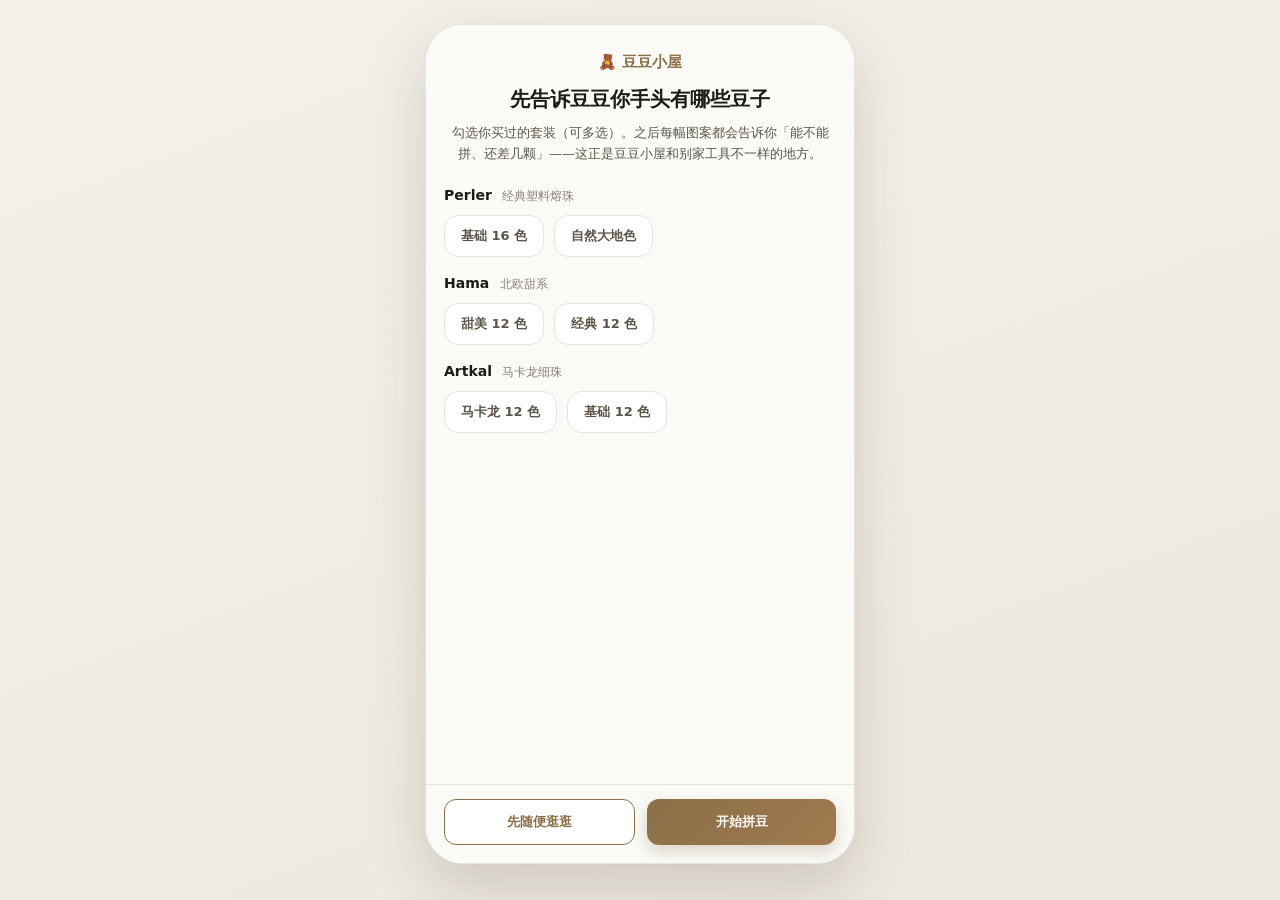
==== doudou/index.html @ 9a16a8a9 "feat: 拼豆工作台 & 出差规划工作台 静态部署包 (GitHub Pages 就绪)" ====
<!DOCTYPE html>
<html lang="zh-CN">
<head>
  <link rel="manifest" href="./manifest.webmanifest" />
  <link rel="icon" type="image/png" sizes="192x192" href="./icon-192.png" />
  <link rel="icon" type="image/png" sizes="512x512" href="./icon-512.png" />
  <link rel="apple-touch-icon" href="./icon-180.png" />
  <meta name="apple-mobile-web-app-status-bar-style" content="black-translucent" />

<meta charset="UTF-8" />
<meta name="viewport" content="width=device-width, initial-scale=1.0, maximum-scale=1.0, user-scalable=no, viewport-fit=cover" />
<meta name="apple-mobile-web-app-capable" content="yes" />
<meta name="mobile-web-app-capable" content="yes" />
<meta name="theme-color" content="#FAFAF7" />
<title>豆豆小屋 · 拼豆工作台</title>
<style>
  /* ============ 设计令牌（与 Ardot 设计系统一致） ============ */
  :root{
    --bg-canvas:#FAFAF7; --bg-paper:#F2EFE8; --bg-card:#FFFFFF; --bg-board:#F2EFE8;
    --text-primary:#1F1B16; --text-secondary:#5C5648; --text-muted:#8A8276;
    --border-subtle:#E8E4DD; --border-strong:#D6D2C8;
    --wood:#8B6F47; --wood-soft:#F0E8DB; --sage:#7A8471; --clay:#B89484;
    --warn:#D4A64A; --warn-bg:#FAF2E2;
    --radius-card:16px; --radius-inner:12px; --radius-chip:10px;
    --shadow-soft:0 6px 20px rgba(31,27,22,.06); --shadow-card:0 2px 10px rgba(31,27,22,.05);
    --font:"Noto Sans SC","PingFang SC","Microsoft YaHei",system-ui,-apple-system,"Segoe UI",sans-serif;
  }
  *{box-sizing:border-box;-webkit-tap-highlight-color:transparent;}
  html,body{margin:0;padding:0;height:100%;}
  body{
    font-family:var(--font); background:var(--bg-canvas);
    color:var(--text-primary); min-height:100vh; min-height:100dvh;
    display:flex; justify-content:center; align-items:stretch;
    padding:0; overflow:hidden; -webkit-text-size-adjust:100%;
  }
  /* 默认：手机 / 平板 全屏 App 模式（铺满，无外框） */
  .phone{
    width:100%; max-width:none; background:var(--bg-canvas); border-radius:0;
    box-shadow:none; border:none; overflow:hidden; position:relative;
    display:flex; flex-direction:column;
    height:100vh; height:100dvh;
    padding-top:env(safe-area-inset-top, 0px);
    padding-left:env(safe-area-inset-left, 0px);
    padding-right:env(safe-area-inset-right, 0px);
  }
  /* 通用屏容器 */
  .screen{display:flex; flex-direction:column; flex:1 1 auto; min-height:0; padding:0 14px 14px; overflow-y:auto;}
  .screen[hidden]{display:none;}
  .screen::-webkit-scrollbar{width:0;}

  /* 顶栏 */
  .topbar{display:flex; align-items:center; gap:10px; padding:4px 0 10px; flex:0 0 auto;}
  .icon-btn{width:38px;height:38px;flex:0 0 auto;display:flex;align-items:center;justify-content:center;border-radius:12px;cursor:pointer;background:var(--bg-card);border:1px solid var(--border-subtle);}
  .icon-btn:active{transform:scale(.94);}
  .title-col{flex:1 1 auto;min-width:0;}
  .title-col .name{font-size:19px;font-weight:700;line-height:1.2;}
  .title-col .sub{font-size:12px;color:var(--text-muted);margin-top:2px;}
  .top-actions{display:flex;gap:6px;flex:0 0 auto;}
  .text-btn{
    font-family:var(--font);font-size:13px;font-weight:600;color:var(--wood);
    background:var(--wood-soft);border:none;border-radius:12px;padding:8px 14px;cursor:pointer;
  }
  .text-btn:active{transform:scale(.96);}
  .ghost-btn{
    font-family:var(--font);font-size:13px;font-weight:600;color:var(--text-secondary);
    background:var(--bg-card);border:1px solid var(--border-subtle);border-radius:12px;padding:8px 0;cursor:pointer;
  }
  .ghost-btn:active{transform:scale(.96);}

  /* 模式分段控件 */
  .seg{display:flex;background:var(--bg-paper);border-radius:14px;padding:4px;gap:4px;flex:0 0 auto;}
  .seg-btn{
    flex:1 1 0;font-family:var(--font);font-size:13px;font-weight:600;color:var(--text-secondary);
    background:transparent;border:none;border-radius:10px;padding:8px 0;cursor:pointer;
  }
  .seg-btn.active{background:var(--bg-card);color:var(--wood);box-shadow:var(--shadow-card);}
  .seg.sm .seg-btn{font-size:12px;padding:6px 0;}
  .seg.wrap{flex-wrap:wrap;flex:1 1 auto;}
  .seg.wrap .seg-btn{flex:1 1 auto;padding:8px 10px;white-space:nowrap;}

  /* 拼豆板 */
  .board-wrap{position:relative;display:flex;flex-direction:column;align-items:center;padding-top:6px;}
  .board-frame{
    position:relative;background:var(--bg-board);border-radius:var(--radius-card);
    box-shadow:var(--shadow-soft);padding:12px;transition:width .18s ease;
  }
  .board{
    display:grid;grid-template-columns:repeat(16,1fr);grid-auto-rows:1fr;gap:2px;
    width:calc(min(94vw, 56vh, 540px) * var(--bz, 1));
    aspect-ratio:1/1; touch-action:none;user-select:none;-webkit-user-select:none;
  }
  .cell{border-radius:4px;position:relative;background:var(--bg-paper);box-shadow:inset 0 0 0 1px rgba(31,27,22,.04);}
  .cell.empty{background:radial-gradient(circle at 50% 50%, rgba(31,27,22,.10) 0 18%, transparent 19%), var(--bg-paper);}
  .cell.filled{box-shadow:inset 0 -2px 3px rgba(0,0,0,.18), inset 0 1px 2px rgba(255,255,255,.55);}
  .cell.ghost{box-shadow:inset 0 0 0 1px rgba(31,27,22,.06);}
  /* 落子视觉弹跳（补强触感，所有设备通用） */
  .cell.tap-fx{animation:tapFx .26s ease-out;z-index:2;}
  /* 防误触：按下时预览将落子的格（木色描边），让用户看清再松手 */
  .cell.press-preview{z-index:3;}
  @keyframes tapFx{0%{transform:scale(1);}35%{transform:scale(1.18);box-shadow:inset 0 0 0 2px var(--wood),0 2px 7px rgba(31,27,22,.22);}100%{transform:scale(1);}}
  /* 色区放置：高亮「该放当前选中色」的格 */
  .cell.zone-hl{box-shadow:inset 0 0 0 2.5px var(--sage);background:rgba(122,132,113,.16);}
  /* 错位检查：红/橙圈标错、漏、多 */
  .cell.err-wrong{box-shadow:inset 0 0 0 2.5px #C0563F;}
  .cell.err-miss{box-shadow:inset 0 0 0 2.5px #C0563F;background:rgba(192,86,63,.14);}
  .cell.err-extra{box-shadow:inset 0 0 0 2.5px #D99A3A;}
  .cell.err-miss::after,.cell.err-wrong::after,.cell.err-extra::after{content:'';position:absolute;top:50%;left:50%;width:5px;height:5px;border-radius:50%;background:#C0563F;transform:translate(-50%,-50%);display:none;}
  .cell.row-hl{outline:2px solid var(--sage);outline-offset:-2px;}
  .cell.row-hl::after{content:"";position:absolute;inset:0;background:rgba(122,132,113,.10);border-radius:4px;}
  /* 熔合预览：渲染成品熔合后的平滑外观（豆子无缝拼合 + 顶部光泽） */
  .board.fused{gap:0;border-radius:8px;overflow:hidden;box-shadow:0 8px 22px rgba(31,27,22,.18);}
  .board.fused .cell{border-radius:0;box-shadow:none;}
  .board.fused .cell.filled{box-shadow:inset 0 1px 2px rgba(255,255,255,.45), inset 0 -4px 6px rgba(0,0,0,.16);}
  .board.fused .cell.filled::after{content:'';position:absolute;top:9%;left:20%;width:24%;height:16%;border-radius:50%;background:rgba(255,255,255,.45);filter:blur(1.5px);display:block;}
  .board.fused .cell.empty{background:var(--bg-board);}
  .board-overlay{position:absolute;inset:12px;pointer-events:none;}
  .board-frame.erasing{box-shadow:var(--shadow-soft),0 0 0 3px var(--clay);}
  @keyframes pulse{0%,100%{opacity:1}50%{opacity:.35}}

  /* 陪伴引导条：常驻板下方，不挡图案 */
  .companion-bar{display:none;margin-top:10px;background:var(--wood-soft);border:1px solid var(--wood);border-radius:var(--radius-card);padding:10px 12px;flex-direction:column;gap:8px;}
  .companion-bar.show{display:flex;}
  .cb-top{display:flex;align-items:center;justify-content:space-between;gap:10px;}
  .cb-progress{flex:1 1 auto;display:flex;align-items:center;gap:8px;}
  .cb-bar{flex:1 1 auto;height:7px;border-radius:5px;background:rgba(139,111,71,.18);overflow:hidden;max-width:170px;}
  .cb-bar i{display:block;height:100%;background:var(--wood);border-radius:5px;transition:width .25s ease;}
  .cb-row{font-size:12px;font-weight:600;color:var(--wood);white-space:nowrap;font-variant-numeric:tabular-nums;}
  .cb-next{display:flex;align-items:center;gap:8px;}
  .cb-next .nc-chip{width:22px;height:22px;border-radius:7px;box-shadow:inset 0 -1px 2px rgba(0,0,0,.15);flex:0 0 auto;}
  .cb-next .cb-t{font-size:12px;color:var(--text-secondary);}
  .cb-next .cb-t b{color:var(--text-primary);}
  .cb-tip{font-size:12px;color:var(--text-secondary);line-height:1.5;}
  .cb-done{display:flex;align-items:center;gap:8px;font-size:13px;font-weight:600;color:var(--wood);}
  .cb-done .nc-chip{width:22px;height:22px;border-radius:7px;background:var(--sage);flex:0 0 auto;}
  .lp-hint{margin-top:8px;text-align:center;font-size:11px;color:var(--text-muted);}
  .lp-hint b{color:var(--wood);}
  .zoom-bar{display:flex;align-items:center;justify-content:center;gap:14px;margin-top:12px;}
  .zoom-btn{
    width:40px;height:40px;border-radius:20px;background:var(--bg-card);border:1px solid var(--border-subtle);
    color:var(--text-secondary);font-size:22px;line-height:1;display:flex;align-items:center;justify-content:center;cursor:pointer;
    box-shadow:var(--shadow-card);
  }
  .zoom-btn:active{transform:scale(.92);}
  .zoom-val{font-size:13px;font-weight:600;color:var(--text-secondary);min-width:48px;text-align:center;font-variant-numeric:tabular-nums;}

  /* 工具栏 */
  .toolbar{display:flex;justify-content:space-between;gap:8px;background:var(--bg-card);border:1px solid var(--border-subtle);border-radius:var(--radius-card);padding:8px;box-shadow:var(--shadow-card);}
  .tool{flex:1 1 0;display:flex;flex-direction:column;align-items:center;gap:4px;padding:8px 0;border-radius:var(--radius-inner);cursor:pointer;color:var(--text-secondary);background:transparent;border:none;font-family:var(--font);font-size:11px;}
  .tool svg{width:22px;height:22px;}
  .tool.active{background:var(--wood-soft);color:var(--wood);font-weight:600;}

  /* 色盘 */
  .palette-head{display:flex;align-items:center;justify-content:space-between;padding:0 2px;gap:8px;}
  .palette-head .t{font-size:13px;font-weight:600;}
  .palette-head .s{font-size:11px;color:var(--text-muted);margin-left:auto;}
  .zone-btn{flex:0 0 auto;font-family:var(--font);font-size:11px;font-weight:600;color:var(--wood);background:var(--bg-paper);border:1px solid var(--border-subtle);border-radius:999px;padding:4px 10px;cursor:pointer;transition:all .15s;}
  .zone-btn.on{background:var(--sage);color:#fff;border-color:var(--sage);box-shadow:0 2px 8px rgba(122,132,113,.35);}
  .zone-hint{display:flex;align-items:center;gap:6px;font-size:12px;color:var(--text-secondary);background:rgba(122,132,113,.12);border:1px solid rgba(122,132,113,.3);border-radius:10px;padding:6px 10px;margin-top:6px;line-height:1.4;}
  .zone-hint b{color:var(--wood);}
  .zc-chip{width:12px;height:12px;border-radius:50%;box-shadow:inset 0 -1px 2px rgba(0,0,0,.2),inset 0 1px 1px rgba(255,255,255,.5);flex:0 0 auto;}
  .palette{display:flex;gap:8px;overflow-x:auto;overflow-y:hidden;padding:4px 2px 10px;-webkit-overflow-scrolling:touch;scroll-snap-type:x proximity;scrollbar-width:thin;scrollbar-color:var(--wood-soft) transparent;touch-action:pan-x;}
  .palette::-webkit-scrollbar{height:5px;}
  .palette::-webkit-scrollbar-thumb{background:var(--wood-soft);border-radius:5px;}
  .palette::-webkit-scrollbar-thumb:hover{background:var(--wood);}
  .palette::-webkit-scrollbar-track{background:transparent;}
  .swatch{flex:0 0 auto;width:42px;scroll-snap-align:start;touch-action:pan-x;display:flex;flex-direction:column;align-items:center;gap:3px;cursor:pointer;background:none;border:none;font-family:var(--font);padding:0;}
  .swatch .chip{width:42px;height:42px;border-radius:12px;position:relative;box-shadow:inset 0 -2px 3px rgba(0,0,0,.15), inset 0 1px 2px rgba(255,255,255,.5);border:2px solid transparent;}
  .swatch.active .chip{border-color:var(--wood);box-shadow:0 0 0 3px var(--wood-soft), inset 0 -2px 3px rgba(0,0,0,.15);}
  .swatch .bar{width:42px;height:3px;border-radius:2px;background:var(--border-subtle);overflow:hidden;}
  .swatch .bar i{display:block;height:100%;background:var(--sage);transition:width .2s;}
  .swatch .nm{font-size:10px;color:var(--text-muted);white-space:nowrap;}
  .swatch.low .bar i{background:var(--clay);}
  .swatch.low .nm{color:var(--clay);font-weight:600;}
  .swatch.empty-stock .chip{opacity:.45;}
  .swatch.empty-stock .chip::after{content:"缺";position:absolute;inset:0;display:flex;align-items:center;justify-content:center;font-size:13px;font-weight:700;color:var(--clay);}

  /* 卡片 */
  .card{background:var(--bg-card);border:1px solid var(--border-subtle);border-radius:var(--radius-card);padding:14px;box-shadow:var(--shadow-card);margin-top:12px;}
  .card .card-title{font-size:13px;font-weight:600;display:flex;align-items:center;gap:6px;margin-bottom:10px;}
  .card .card-title .tag{font-size:10px;font-weight:500;color:var(--wood);background:var(--wood-soft);padding:2px 7px;border-radius:8px;}
  .stats-row{display:flex;gap:10px;}
  .stat{flex:1 1 0;text-align:center;background:var(--bg-paper);border-radius:var(--radius-inner);padding:10px 4px;}
  .stat .v{font-size:20px;font-weight:700;color:var(--text-primary);font-variant-numeric:tabular-nums;}
  .stat .l{font-size:11px;color:var(--text-muted);margin-top:2px;}
  .progress{margin-top:12px;height:8px;border-radius:6px;background:var(--bg-paper);overflow:hidden;}
  .progress i{display:block;height:100%;background:linear-gradient(90deg,var(--wood),var(--sage));border-radius:6px;transition:width .25s ease;}

  /* 陪伴卡 */
  .companion-card{background:var(--wood-soft);border:1px solid var(--wood);}
  .companion-card .card-title{color:var(--wood);}
  .companion-card.disabled{opacity:.5;pointer-events:none;}
  .companion-card .desc{font-size:12px;color:var(--text-secondary);line-height:1.5;margin-bottom:10px;}
  .switch-row{display:flex;align-items:center;justify-content:space-between;}
  .switch{position:relative;width:48px;height:28px;border-radius:16px;background:var(--border-strong);cursor:pointer;transition:background .2s;flex:0 0 auto;}
  .switch.on{background:var(--wood);}
  .switch::after{content:"";position:absolute;top:3px;left:3px;width:22px;height:22px;border-radius:50%;background:#fff;transition:left .2s;box-shadow:0 1px 3px rgba(0,0,0,.2);}
  .switch.on::after{left:23px;}
  .companion-body{margin-top:12px;display:none;}
  .companion-body.show{display:block;}
  .next-color{display:flex;align-items:center;gap:8px;background:#fff;border-radius:var(--radius-inner);padding:8px 10px;margin-bottom:10px;}
  .next-color .nc-chip{width:24px;height:24px;border-radius:7px;box-shadow:inset 0 -1px 2px rgba(0,0,0,.15);}
  .next-color .nc-t{font-size:12px;color:var(--text-secondary);}
  .next-color .nc-t b{color:var(--text-primary);}
  .tip{font-size:12px;color:var(--text-secondary);line-height:1.5;background:rgba(255,255,255,.6);border-radius:var(--radius-inner);padding:8px 10px;}

  /* 更多菜单 */
  .more-menu{position:absolute;top:54px;right:14px;background:var(--bg-card);border:1px solid var(--border-subtle);border-radius:14px;box-shadow:var(--shadow-soft);padding:6px;z-index:25;display:none;min-width:150px;}
  .more-menu.show{display:block;}
  .more-menu button{display:block;width:100%;text-align:left;font-family:var(--font);font-size:13px;color:var(--text-secondary);background:none;border:none;padding:10px 12px;border-radius:10px;cursor:pointer;}
  .more-menu button:active{background:var(--bg-paper);}

  /* 底部 Tab */
  .tabbar-wrap{padding:10px 16px calc(14px + env(safe-area-inset-bottom));flex:0 0 auto;background:var(--bg-canvas);}
  .tabbar{display:flex;justify-content:space-between;gap:6px;background:var(--bg-card);border:1px solid var(--border-subtle);border-radius:36px;padding:6px;box-shadow:var(--shadow-soft);}
  .tab{flex:1 1 0;display:flex;flex-direction:column;align-items:center;gap:3px;padding:7px 0;border-radius:26px;cursor:pointer;color:var(--text-muted);font-size:11px;background:none;border:none;font-family:var(--font);}
  .tab svg{width:22px;height:22px;}
  .tab.active{background:var(--wood);color:#fff;font-weight:600;}

  /* 豆柜整屏 */
  .cab-summary{display:flex;gap:10px;margin-bottom:4px;}
  .cab-summary .stat .l{font-size:11px;}
  .cab-group{margin-top:6px;}
  .cab-group h4{margin:10px 2px 8px;font-size:13px;color:var(--text-primary);display:flex;align-items:center;gap:6px;}
  .cab-group h4 .dot{width:8px;height:8px;border-radius:50%;}
  .cab-grid{display:grid;grid-template-columns:repeat(2,1fr);gap:10px;}
  .cab-card{background:var(--bg-card);border:1px solid var(--border-subtle);border-radius:var(--radius-inner);padding:10px;display:flex;align-items:center;gap:10px;box-shadow:var(--shadow-card);}
  .cab-card.low{border-color:var(--clay);background:var(--warn-bg);}
  .cab-card .c-chip{width:34px;height:34px;border-radius:10px;flex:0 0 auto;box-shadow:inset 0 -1px 2px rgba(0,0,0,.15);}
  .cab-card .c-info{flex:1 1 auto;min-width:0;}
  .cab-card .c-name{font-size:13px;font-weight:600;}
  .cab-card .c-bar{height:5px;border-radius:3px;background:var(--bg-paper);margin-top:5px;overflow:hidden;}
  .cab-card .c-bar i{display:block;height:100%;background:var(--sage);transition:width .2s;}
  .cab-card.low .c-bar i{background:var(--clay);}
  .cab-card .c-num{font-size:11px;color:var(--text-muted);font-variant-numeric:tabular-nums;margin-top:3px;display:block;}
  .cab-card .c-refill{flex:0 0 auto;font-size:11px;color:#fff;background:var(--clay);border:none;border-radius:8px;padding:6px 9px;cursor:pointer;font-family:var(--font);}
  .cab-card:not(.low) .c-refill{color:var(--wood);background:var(--wood-soft);}
  /* 编辑态输入框：自适应各设备尺寸（clamp 缩放，≥16px 避免 iOS 聚焦缩放） */
  @media (min-width:600px){ .cab-grid{grid-template-columns:repeat(3,1fr);} }
  @media (min-width:900px){ .cab-grid{grid-template-columns:repeat(4,1fr);} }
  .cab-card .c-editnums{display:flex;flex-direction:column;gap:6px;margin-top:6px;}
  .cab-card .c-editnums label{font-size:clamp(11px,3vw,13px);font-weight:600;color:var(--text-secondary);display:flex;flex-direction:row;align-items:center;gap:8px;}
  .cab-card .c-editnums label .lbl{flex:0 0 auto;width:34px;}
  .cab-card .c-editnums input{
    flex:1 1 auto;min-width:0;box-sizing:border-box;font-family:var(--font);
    font-size:clamp(16px,4vw,19px);font-weight:700;line-height:1;text-align:center;
    padding:clamp(7px,2vw,10px) 6px;min-height:clamp(36px,9vw,42px);
    border:1.5px solid var(--border-strong);border-radius:10px;
    background:var(--bg-card);color:var(--wood);
    -webkit-appearance:none;appearance:none;
  }
  .cab-card .c-editnums input:focus{outline:none;border-color:var(--wood);box-shadow:0 0 0 3px var(--wood-soft);}
  .cab-prev{font-size:10.5px;color:var(--wood);margin-top:5px;font-variant-numeric:tabular-nums;}
  .cab-prev.spent{color:var(--clay);}
  .cab-hint{font-size:11.5px;color:var(--text-muted);background:var(--bg-paper);border:1px dashed var(--border-strong);border-radius:10px;padding:8px 10px;margin:8px 0 2px;line-height:1.5;}

  /* 首页 / 我的 占位屏 */
  .hero{background:linear-gradient(135deg,var(--wood-soft),#FFF);border:1px solid var(--border-subtle);border-radius:20px;padding:20px;box-shadow:var(--shadow-card);margin-top:4px;}
  .hero .brand{font-size:26px;font-weight:800;letter-spacing:1px;color:var(--wood);}
  .hero .slogan{font-size:13px;color:var(--text-secondary);margin-top:6px;line-height:1.5;}
  .hero-actions{display:flex;gap:10px;margin-top:16px;}
  .hero-actions .text-btn{flex:1 1 0;text-align:center;}
  .hero-actions .ghost-btn{flex:1 1 0;text-align:center;font-size:13px;font-weight:600;color:var(--text-secondary);background:var(--bg-card);border:1px solid var(--border-subtle);border-radius:12px;padding:8px 0;cursor:pointer;}
  .card-title{font-size:13px;font-weight:600;margin:4px 2px 0;}
  .work-card{display:flex;align-items:center;gap:12px;background:var(--bg-card);border:1px solid var(--border-subtle);border-radius:var(--radius-card);padding:12px;box-shadow:var(--shadow-card);margin-top:10px;}
  .work-card .thumb{width:56px;height:56px;border-radius:12px;flex:0 0 auto;background:var(--bg-board);overflow:hidden;display:grid;grid-template-columns:repeat(8,1fr);grid-template-rows:repeat(8,1fr);}
  .work-card .thumb i{display:block;}
  .work-card .w-info{flex:1 1 auto;}
  .work-card .w-name{font-size:15px;font-weight:700;}
  .work-card .w-sub{font-size:12px;color:var(--text-muted);margin-top:3px;}
  .profile{display:flex;align-items:center;gap:14px;background:var(--bg-card);border:1px solid var(--border-subtle);border-radius:var(--radius-card);padding:16px;box-shadow:var(--shadow-card);margin-top:10px;}
  .profile .avatar{width:54px;height:54px;border-radius:50%;background:var(--wood-soft);display:flex;align-items:center;justify-content:center;font-size:26px;flex:0 0 auto;}
  .profile .p-name{font-size:17px;font-weight:700;}
  .profile .p-sub{font-size:12px;color:var(--text-muted);margin-top:3px;}
  .badge{display:flex;align-items:center;gap:12px;background:var(--bg-card);border:1px solid var(--border-subtle);border-radius:var(--radius-inner);padding:12px;box-shadow:var(--shadow-card);margin-top:10px;}
  .badge .b-ico{width:42px;height:42px;border-radius:12px;background:var(--bg-paper);display:flex;align-items:center;justify-content:center;font-size:20px;flex:0 0 auto;}
  .badge.locked{opacity:.55;}
  .badge .b-name{font-size:14px;font-weight:600;}
  .badge .b-desc{font-size:12px;color:var(--text-muted);margin-top:2px;}
  .play-card{background:var(--bg-card);border:1px solid var(--border-subtle);border-radius:var(--radius-card);padding:14px;box-shadow:var(--shadow-card);margin-top:10px;}
  .play-card .card-title{margin:0 0 4px;}
  .chip-tags{display:flex;flex-wrap:wrap;gap:7px;margin-top:10px;}
  .chip-tag{font-size:11px;padding:5px 11px;border-radius:999px;background:var(--wood-soft);color:var(--wood);cursor:pointer;border:none;font-family:var(--font);}
  .chip-tag:active{transform:scale(.95);}
  .demo-strip{display:flex;gap:10px;overflow-x:auto;padding:4px 2px 8px;margin-top:10px;-webkit-overflow-scrolling:touch;}
  .demo-strip::-webkit-scrollbar{height:5px;}
  .demo-strip::-webkit-scrollbar-thumb{background:var(--border-subtle);border-radius:3px;}
  .demo-chip{flex:0 0 auto;width:74px;display:flex;flex-direction:column;align-items:center;gap:6px;background:var(--bg-board);border:1px solid var(--border-subtle);border-radius:14px;padding:8px 4px 7px;cursor:pointer;}
  .demo-chip:active{transform:scale(.95);}
  .demo-chip .pv{width:54px;height:54px;border-radius:9px;overflow:hidden;background:var(--bg-board);}
  .demo-chip .pv i{display:block;}
  .demo-chip .nm{font-size:11px;color:var(--text-secondary);line-height:1.1;text-align:center;}

  /* ============ 新建作品面板 ============ */
  .sheet{position:absolute;inset:0;z-index:50;display:flex;align-items:flex-end;justify-content:center;}
  .sheet[hidden]{display:none;}
  .sheet-mask{position:absolute;inset:0;background:rgba(31,27,22,.35);}
  .sheet-panel{position:relative;width:100%;max-height:92%;background:var(--bg-canvas);border-radius:26px 26px 0 0;box-shadow:0 -10px 40px rgba(31,27,22,.22);display:flex;flex-direction:column;animation:slideUp .22s ease;}
  @keyframes slideUp{from{transform:translateY(48px);opacity:.5}to{transform:translateY(0);opacity:1}}
  .sheet-head{display:flex;align-items:center;gap:10px;padding:14px 14px 10px;flex:0 0 auto;border-bottom:1px solid var(--border-subtle);}
  .sheet-body{padding:14px 16px;overflow-y:auto;flex:1 1 auto;display:flex;flex-direction:column;gap:14px;}
  .sheet-body::-webkit-scrollbar{width:0;}
  .sheet-foot{display:flex;gap:10px;padding:12px 16px calc(16px + env(safe-area-inset-bottom));border-top:1px solid var(--border-subtle);flex:0 0 auto;}
  /* —— 新增颜色·色盘选择器 —— */
  .cc-body{gap:16px;}
  .cc-top{display:flex;align-items:center;gap:14px;}
  .cc-native{width:74px;height:74px;padding:0;border:none;border-radius:18px;background:none;cursor:pointer;box-shadow:0 2px 10px rgba(31,27,22,.16);}
  .cc-native::-webkit-color-swatch-wrapper{padding:0;}
  .cc-native::-webkit-color-swatch{border:none;border-radius:18px;}
  .cc-native::-moz-color-swatch{border:none;border-radius:18px;}
  .cc-readout{display:flex;flex-direction:column;gap:4px;}
  .cc-hex{font-size:18px;font-weight:700;letter-spacing:.5px;color:var(--text);font-variant-numeric:tabular-nums;}
  .cc-auto{font-size:12.5px;color:var(--text-secondary);}
  .cc-presets-title{font-size:12.5px;color:var(--text-secondary);margin-bottom:-6px;}
  .cc-presets{display:grid;grid-template-columns:repeat(8,1fr);gap:8px;}
  .cc-sw{aspect-ratio:1;border-radius:10px;cursor:pointer;border:1px solid rgba(31,27,22,.1);box-shadow:0 1px 4px rgba(31,27,22,.1);transition:transform .12s;}
  .cc-sw:active{transform:scale(.9);}
  .cc-sw.on{outline:3px solid var(--accent, #8B6F47);outline-offset:1px;}
  .field{display:flex;align-items:center;justify-content:space-between;gap:12px;font-size:14px;color:var(--text-secondary);}
  .field input[type=text],.field input[type=number]{flex:1;max-width:55%;text-align:right;border:1px solid var(--border-subtle);border-radius:12px;padding:9px 12px;font-size:14px;background:var(--bg-card);color:var(--text);}
  .cc-actions{display:flex;gap:10px;margin-top:2px;}
  .cc-actions .ghost-btn,.cc-actions .text-btn{flex:1;}
  .sheet-foot .ghost-btn,.sheet-foot .text-btn{flex:1 1 0;text-align:center;font-size:14px;padding:12px 0;}
  .field-label{font-size:13px;font-weight:600;color:var(--text-secondary);}
  .nw-name{font-family:var(--font);font-size:16px;font-weight:600;color:var(--text-primary);background:var(--bg-card);border:1px solid var(--border-subtle);border-radius:12px;padding:12px 14px;width:100%;outline:none;}
  .nw-name:focus{border-color:var(--wood);}
  .nw-grid{display:grid;grid-template-columns:repeat(2,1fr);gap:10px;margin-top:10px;}
  .nw-preset{background:var(--bg-card);border:1px solid var(--border-subtle);border-radius:var(--radius-inner);padding:12px 10px;display:flex;flex-direction:column;align-items:center;gap:6px;cursor:pointer;transition:border-color .15s, box-shadow .15s;}
  .nw-preset.active{border-color:var(--wood);box-shadow:0 0 0 3px var(--wood-soft);}
  .nw-preset .pv{width:88px;height:88px;border-radius:10px;background:var(--bg-board);display:grid;grid-template-columns:repeat(16,1fr);grid-template-rows:repeat(16,1fr);overflow:hidden;}
  .nw-preset .pv i{display:block;}
  .nw-preset .pn{font-size:13px;font-weight:600;}
  .nw-preset .pm{font-size:10px;color:var(--text-muted);margin-top:1px;}
  .play-tip{font-size:11px;color:var(--text-muted);background:var(--bg-paper);border-radius:10px;padding:8px 10px;line-height:1.5;margin-top:10px;}
  .nw-code textarea{width:100%;height:128px;font-family:ui-monospace,Menlo,Consolas,monospace;font-size:13px;line-height:1.45;background:var(--bg-card);border:1px solid var(--border-subtle);border-radius:12px;padding:10px;resize:none;outline:none;color:var(--text-primary);}
  .nw-code textarea:focus{border-color:var(--wood);}
  .legend{font-size:11px;color:var(--text-muted);line-height:1.7;background:var(--bg-paper);border-radius:10px;padding:9px 11px;margin-top:10px;}
  .code-hint{font-size:11px;color:var(--sage);background:rgba(122,132,113,.12);border:1px solid rgba(122,132,113,.3);border-radius:10px;padding:8px 10px;margin-top:8px;line-height:1.5;}
  .legend b{color:var(--wood);font-weight:600;}
  .code-preview{display:grid;grid-template-columns:repeat(16,1fr);grid-template-rows:repeat(16,1fr);width:128px;height:128px;background:var(--bg-board);border-radius:10px;margin-top:10px;overflow:hidden;image-rendering:pixelated;}
  .pal-rank-title{font-size:12px;font-weight:600;color:var(--text-primary);margin-top:14px;}
  .pal-rank-list{display:flex;flex-direction:column;gap:6px;margin-top:8px;}
  .pal-rank{display:flex;align-items:center;gap:8px;font-size:11px;}
  .pal-rank .pr-no{flex:0 0 auto;width:18px;height:18px;border-radius:50%;background:var(--wood-soft);color:var(--wood);font-weight:700;display:flex;align-items:center;justify-content:center;font-size:10px;}
  .pal-rank .pr-chip{flex:0 0 auto;width:16px;height:16px;border-radius:5px;box-shadow:var(--shadow-soft);}
  .pal-rank .pr-name{flex:0 0 auto;min-width:54px;color:var(--text-primary);}
  .pal-rank .pr-bar{flex:1 1 auto;height:7px;border-radius:4px;background:var(--bg-paper);overflow:hidden;}
  .pal-rank .pr-bar i{display:block;height:100%;background:linear-gradient(90deg,var(--sage),var(--wood));border-radius:4px;}
  .code-preview i{display:block;}
  .nw-image .file-drop{display:flex;align-items:center;justify-content:center;height:96px;border:1.5px dashed var(--border-strong);border-radius:12px;color:var(--text-muted);font-size:13px;cursor:pointer;background:var(--bg-paper);}
  .nw-image .file-drop:active{background:var(--wood-soft);}
  .size-row{display:flex;align-items:center;justify-content:space-between;gap:10px;}
  .chk{display:flex;align-items:center;gap:6px;font-size:12px;color:var(--text-secondary);}
  /* —— 新增颜色：市面色库 + 代码导入 —— */
  .cc-tabs{display:flex;gap:6px;background:var(--bg-paper);border-radius:14px;padding:4px;}
  .cc-tab{flex:1;border:none;background:none;padding:9px 0;border-radius:10px;font-size:13px;font-weight:600;color:var(--text-secondary);cursor:pointer;transition:background .15s;}
  .cc-tab.on{background:var(--bg-card);color:var(--text);box-shadow:0 1px 4px rgba(31,27,22,.1);}
  .cc-pane{display:flex;flex-direction:column;gap:10px;}
  .cc-search input{width:100%;border:1px solid var(--border-subtle);border-radius:12px;padding:10px 12px;font-size:14px;background:var(--bg-card);color:var(--text);outline:none;}
  .cc-search input:focus{border-color:var(--wood);}
  .cc-brands{display:flex;flex-wrap:wrap;gap:6px;}
  .cc-brand{font-size:12px;padding:6px 12px;border-radius:999px;border:1px solid var(--border-subtle);background:var(--bg-card);color:var(--text-secondary);cursor:pointer;transition:all .15s;}
  .cc-brand.on{background:var(--wood);color:#fff;border-color:var(--wood);}
  .cc-grid{display:grid;grid-template-columns:repeat(6,1fr);gap:8px;max-height:288px;overflow-y:auto;padding:2px;}
  .cc-grid::-webkit-scrollbar{width:0;}
  .msw{position:relative;aspect-ratio:1;border-radius:9px;cursor:pointer;border:1px solid rgba(31,27,22,.12);box-shadow:0 1px 4px rgba(31,27,22,.1);overflow:hidden;transition:transform .1s;padding:0;}
  .msw:active{transform:scale(.92);}
  .msw .msw-lb{position:absolute;left:0;right:0;bottom:0;font-size:8px;line-height:1.15;padding:2px 3px;background:rgba(0,0,0,.42);color:#fff;white-space:nowrap;overflow:hidden;text-overflow:ellipsis;}
  .msw.owned{outline:2px solid var(--wood);outline-offset:1px;}
  .msw.owned::after{content:'✓';position:absolute;top:2px;right:3px;font-size:9px;color:#fff;background:var(--wood);border-radius:50%;width:14px;height:14px;display:flex;align-items:center;justify-content:center;font-weight:700;}
  .cc-libfoot{display:flex;align-items:center;justify-content:space-between;gap:10px;}
  .cc-libcount{font-size:12px;color:var(--text-secondary);}
  .cc-stocklbl{display:flex;align-items:center;gap:6px;font-size:12px;color:var(--text-secondary);}
  .cc-stocklbl input{width:62px;border:1px solid var(--border-subtle);border-radius:10px;padding:6px 8px;font-size:13px;background:var(--bg-card);color:var(--text);text-align:right;outline:none;}
  .cc-libbar{display:flex;align-items:center;justify-content:space-between;gap:10px;margin:8px 0 6px;}
  .cc-sort{display:flex;align-items:center;gap:6px;font-size:12px;color:var(--text-secondary);}
  .cc-sort select{border:1px solid var(--border-subtle);border-radius:10px;padding:6px 8px;font-size:13px;background:var(--bg-card);color:var(--text);outline:none;cursor:pointer;}
  .cc-favtoggle{font-size:12px;padding:6px 12px;border-radius:999px;border:1px solid var(--border-subtle);background:var(--bg-card);color:var(--text-secondary);cursor:pointer;transition:all .15s;white-space:nowrap;}
  .cc-favtoggle.on{background:var(--wood);color:#fff;border-color:var(--wood);}
  .msw-fav{position:absolute;top:2px;left:3px;font-size:11px;line-height:1;color:rgba(255,255,255,.82);text-shadow:0 1px 2px rgba(0,0,0,.5);cursor:pointer;user-select:none;z-index:2;}
  .msw-fav.on{color:#FFD54A;}
  .msw.fav{box-shadow:0 0 0 2px #FFB300 inset,0 1px 4px rgba(31,27,22,.1);}
  .cc-tip{font-size:11.5px;line-height:1.6;color:var(--text-muted);background:var(--bg-paper);border-radius:10px;padding:8px 10px;margin:0;}
  .cc-imphint{font-size:11.5px;line-height:1.6;color:var(--text-muted);background:var(--bg-paper);border-radius:10px;padding:8px 10px;margin:0;}
  .cc-imphint code{background:var(--bg-card);padding:1px 5px;border-radius:6px;font-family:ui-monospace,Menlo,Consolas,monospace;font-size:11px;color:var(--wood);}
  #ccImportText{width:100%;height:150px;font-family:ui-monospace,Menlo,Consolas,monospace;font-size:13px;line-height:1.5;background:var(--bg-card);border:1px solid var(--border-subtle);border-radius:12px;padding:10px;resize:none;outline:none;color:var(--text);}
  #ccImportText:focus{border-color:var(--wood);}
  .cc-impresult{font-size:12.5px;line-height:1.6;color:var(--text-secondary);}
  .cc-impresult b{color:var(--wood);}

  /* 作品时间线 */
  .home-stats{display:flex;gap:8px;margin-top:12px;}
  .home-stats .card{flex:1 1 0;margin-top:0;text-align:center;padding:12px 6px;}
  .home-stats .v{font-size:20px;font-weight:700;color:var(--text-primary);}
  .home-stats .l{font-size:11px;color:var(--text-muted);margin-top:2px;}
  .tl-title{font-size:13px;font-weight:600;margin:16px 2px 0;display:flex;align-items:center;justify-content:space-between;}
  .tl-title .cnt{font-size:11px;color:var(--text-muted);font-weight:500;}
  #homeTimeline{margin-top:10px;display:flex;flex-direction:column;gap:10px;}
  .work-card .thumb{cursor:pointer;}
  .work-card.cur{border-color:var(--wood);box-shadow:0 0 0 3px var(--wood-soft), var(--shadow-card);}
  .work-card .w-tag{display:inline-block;font-size:10px;font-weight:600;color:#fff;background:var(--sage);border-radius:6px;padding:1px 6px;margin-left:6px;vertical-align:middle;}
  .work-card .w-del{flex:0 0 auto;color:var(--text-muted);font-size:12px;background:none;border:none;cursor:pointer;padding:4px 6px;font-family:var(--font);}
  .work-card .w-del:active{color:var(--clay);}
  .empty-tip{font-size:12px;color:var(--text-muted);text-align:center;padding:18px;}

  /* 我的 · 统计 */
  .me-stats{display:flex;gap:8px;margin-top:12px;}
  .me-stats .card{flex:1 1 0;margin-top:0;text-align:center;padding:12px 4px;}

  /* 熨烫助手 */
  .iron-step-hd{display:flex;align-items:center;gap:10px;margin:6px 2px 4px;}
  .iron-dots{display:flex;gap:6px;flex:1 1 auto;}
  .iron-dots i{height:6px;flex:1 1 0;border-radius:4px;background:var(--border-subtle);transition:background .2s;}
  .iron-dots i.on{background:var(--wood);}
  .iron-step-n{font-size:12px;font-weight:600;color:var(--wood);white-space:nowrap;}
  .iron-panel{display:none;}
  .iron-panel.show{display:block;}
  .iron-ico{font-size:34px;text-align:center;margin:6px 0 4px;}
  .iron-h{font-size:16px;font-weight:700;text-align:center;margin-top:4px;}
  .iron-desc{font-size:13px;color:var(--text-secondary);line-height:1.6;background:var(--bg-paper);border-radius:12px;padding:12px 14px;margin-top:10px;}
  .iron-desc b{color:var(--wood);}
  .iron-temp{height:14px;border-radius:8px;background:linear-gradient(90deg,#6E8FCB,#7A8471,#EBD27A,#E89A54,#B84F42);position:relative;margin:16px 4px 6px;}
  .iron-brand{display:flex;gap:6px;flex-wrap:wrap;margin-top:10px;}
  .iron-brand button{font-family:var(--font);font-size:12px;font-weight:600;color:var(--text-secondary);background:var(--bg-paper);border:1px solid var(--border-subtle);border-radius:999px;padding:6px 13px;cursor:pointer;transition:all .15s;}
  .iron-brand button.on{background:var(--wood);color:#fff;border-color:var(--wood);}
  .iron-temp .mk{position:absolute;top:-5px;width:4px;height:24px;border-radius:3px;background:var(--text-primary);transform:translateX(-50%);}
  .iron-temp-lab{display:flex;justify-content:space-between;font-size:11px;color:var(--text-muted);}
  .iron-timer{display:flex;flex-direction:column;align-items:center;gap:10px;margin:14px 0 4px;}
  .iron-ring{position:relative;width:120px;height:120px;}
  .iron-ring svg{transform:rotate(-90deg);}
  .iron-ring .tv{position:absolute;inset:0;display:flex;align-items:center;justify-content:center;font-size:26px;font-weight:700;font-variant-numeric:tabular-nums;color:var(--text-primary);}
  .iron-timer .tp{display:flex;gap:8px;align-items:center;}
  .round-btn{width:34px;height:34px;border-radius:50%;border:1px solid var(--border-subtle);background:var(--bg-card);font-size:18px;color:var(--wood);cursor:pointer;font-family:var(--font);}
  .round-btn:active{transform:scale(.92);}
  .iron-flip{display:flex;align-items:center;justify-content:center;gap:0;margin:12px 0 4px;}
  .iron-flip .plate{width:84px;height:84px;border-radius:16px;background:var(--bg-board);box-shadow:inset 0 0 0 2px var(--border-strong);display:flex;align-items:center;justify-content:center;font-size:34px;}
  .iron-flip .arrow{font-size:26px;color:var(--wood);margin:0 14px;}
  .iron-warn{display:flex;gap:8px;align-items:flex-start;background:var(--warn-bg);border:1px solid var(--warn);border-radius:12px;padding:10px 12px;margin-top:12px;font-size:12px;color:var(--text-secondary);line-height:1.5;}
  .iron-warn b{color:var(--clay);}
  .iron-foot{display:flex;gap:10px;padding:12px 16px calc(16px + env(safe-area-inset-bottom));border-top:1px solid var(--border-subtle);flex:0 0 auto;}
  .iron-foot .ghost-btn,.iron-foot .text-btn{flex:1 1 0;text-align:center;font-size:14px;padding:12px 0;}

  /* Toast */
  .toast{
    position:absolute;left:50%;bottom:96px;transform:translateX(-50%) translateY(10px);
    background:rgba(31,27,22,.9);color:#fff;font-size:13px;padding:9px 16px;border-radius:14px;
    opacity:0;pointer-events:none;transition:opacity .2s, transform .2s;z-index:60;white-space:nowrap;max-width:90%;
  }
  .toast.show{opacity:1;transform:translateX(-50%) translateY(0);}

  /* 时间线批量选择 + 分享/导出 */
  .tl-title .batch-toggle{font-size:12px;font-weight:600;color:var(--wood);background:var(--wood-soft);border:1px solid var(--border-subtle);border-radius:10px;padding:4px 10px;cursor:pointer;font-family:var(--font);}
  .tl-title .batch-toggle:active{transform:scale(.96);}
  .work-card.sel{cursor:pointer;}
  .work-card.picked{border-color:var(--wood);box-shadow:0 0 0 3px var(--wood-soft), var(--shadow-card);}
  .work-card .sel-dot{width:22px;height:22px;border-radius:50%;border:2px solid var(--border-strong);flex:0 0 auto;display:flex;align-items:center;justify-content:center;transition:background .15s,border-color .15s;}
  .work-card .sel-dot.on{background:var(--wood);border-color:var(--wood);}
  .work-card .sel-dot.on::after{content:'';width:9px;height:5px;border-left:2px solid #fff;border-bottom:2px solid #fff;transform:rotate(-45deg) translateY(-1px);}
  .work-card .w-actions{display:flex;flex-direction:column;gap:6px;flex:0 0 auto;align-items:flex-end;}
  .work-card .w-dl{color:var(--wood);font-size:12px;background:none;border:1px solid var(--border-subtle);border-radius:8px;padding:4px 8px;cursor:pointer;font-family:var(--font);}
  .work-card .w-dl:active{background:var(--wood-soft);}
  .batch-bar{position:absolute;left:10px;right:10px;bottom:88px;z-index:40;display:none;align-items:center;gap:10px;background:var(--bg-card);border:1px solid var(--border-subtle);border-radius:18px;padding:10px 12px;box-shadow:0 12px 30px rgba(60,48,32,.22);}
  .batch-bar.show{display:flex;}
  .batch-bar .bb-count{font-size:13px;font-weight:600;color:var(--text-primary);white-space:nowrap;}
  .batch-bar .bb-sp{flex:1 1 auto;}
  .batch-bar .bb-btn{font-size:13px;font-weight:600;border:none;border-radius:12px;padding:9px 14px;cursor:pointer;font-family:var(--font);}
  .batch-bar .bb-export{background:var(--wood);color:#fff;}
  .batch-bar .bb-share{background:var(--sage);color:#fff;}
  .batch-bar .bb-cancel{background:var(--bg-paper);color:var(--text-muted);}
  .batch-bar .bb-btn:active{transform:scale(.96);}
  .screen.selmode{padding-bottom:96px;}

  /* ============ 响应式：自适应不同设备 ============ */
  /* 手机/平板（触摸优先）默认即全屏 App 模式，此处仅放大留白与字号 */
  @media (min-width:680px){
    .screen{padding:0 22px 22px;}
    .topbar{padding:8px 0 14px;}
    .title-col .name{font-size:22px;}
    .title-col .sub{font-size:13px;}
    .board{width:calc(min(90vw, 60vh, 680px) * var(--bz, 1));gap:3px;}
    .cell{border-radius:6px;}
    .palette .swatch .nm{font-size:13px;}
    .toolbar{gap:10px;}
    .tool{padding:12px 0;}
    .tabbar-wrap{padding:14px 30px calc(18px + env(safe-area-inset-bottom));}
    .tab{padding:10px 4px;font-size:13px;gap:6px;}
    .home-stats,.me-stats{grid-template-columns:repeat(3,1fr);}
    .hero{padding:24px 22px;}
    .brand{font-size:30px;}
    .slogan{font-size:15px;}
  }
  /* 桌面：还原设备外框预览，避免被拉伸成巨屏 */
  @media (min-width:900px) and (pointer:fine){
    body{
      background:linear-gradient(160deg,#F4F1EA 0%,#EDE8DE 100%);
      padding:24px 12px 48px; align-items:flex-start; overflow:auto; overscroll-behavior:auto;
    }
    .phone{
      width:100%; max-width:430px; border-radius:38px;
      box-shadow:0 24px 60px rgba(60,48,32,.18), 0 2px 0 rgba(255,255,255,.6) inset;
      border:1px solid var(--border-subtle);
      height:calc(100vh - 60px); height:calc(100dvh - 60px); max-height:920px; padding-top:8px;
    }
    .board-wrap,.board-frame{width:100%;}
    .board{
      width:calc(100% * var(--bz, 1)); max-width:100%; gap:2px;
    }
  }
  /* 阻止 App 模式下整页橡皮筋滚动 */
  html,body{overscroll-behavior:none;}

  /* 本图用豆预算 */
  .budget-list{display:flex;flex-direction:column;gap:6px;margin-top:4px;}
  .budget-row{display:flex;align-items:center;gap:8px;font-size:12px;color:var(--text-secondary);}
  .budget-row .bc-chip{width:18px;height:18px;border-radius:6px;flex:0 0 auto;box-shadow:inset 0 -1px 2px rgba(0,0,0,.15);}
  .budget-row .bc-name{flex:1 1 auto;font-weight:600;color:var(--text-primary);}
  .budget-row .bc-need,.budget-row .bc-have{color:var(--text-muted);font-variant-numeric:tabular-nums;}
  .budget-row .bc-short{color:var(--clay);font-weight:700;}
  .budget-row .bc-ok{color:var(--sage);font-weight:600;}
  .budget-row.short .bc-name{color:var(--clay);}
  .budget-row .bc-left{color:var(--sage);font-variant-numeric:tabular-nums;font-weight:600;margin-left:auto;}
  .budget-row.short .bc-left{color:var(--text-muted);}
  .b-plus{flex:0 0 auto;font-size:11px;color:#fff;background:var(--clay);border:none;border-radius:8px;padding:4px 8px;cursor:pointer;font-family:var(--font);white-space:nowrap;}
  .b-plus:active{opacity:.85;}
  .spend-btn{width:100%;background:var(--wood);color:#fff;border:none;border-radius:12px;padding:11px;font-size:14px;font-weight:700;font-family:var(--font);cursor:pointer;box-shadow:var(--shadow-card);}
  .spend-btn:active{opacity:.9;}
  .spend-btn:disabled{background:var(--bg-paper);color:var(--text-muted);box-shadow:none;cursor:default;}
  .spend-btn.return{background:var(--clay);}
  .budget-note{font-size:11px;color:var(--clay);background:var(--warn-bg);border:1px solid var(--warn);border-radius:10px;padding:7px 9px;margin-top:8px;line-height:1.5;}

  /* 跨品牌采购清单 */
  .text-btn.ghost2{background:var(--bg-paper);color:var(--wood);border:1px solid var(--border-strong);}
  .text-btn.ghost2:active{background:var(--bg-card);}
  .shop-summary{background:linear-gradient(135deg,var(--bg-paper),var(--bg-card));border:1px solid var(--border-subtle);border-radius:var(--radius-inner);padding:12px 14px;font-size:13px;color:var(--text-secondary);line-height:1.6;}
  .shop-summary b{color:var(--clay);font-size:15px;}
  .shop-kit{border:1px solid var(--border-subtle);border-radius:var(--radius-inner);padding:10px 12px;margin-top:8px;background:var(--bg-card);transition:.15s;}
  .shop-kit.best{border-color:var(--sage);box-shadow:0 2px 10px rgba(122,132,113,.18);background:var(--bg-paper);}
  .sk-top{display:flex;align-items:center;gap:8px;}
  .sk-brand{font-size:11px;font-weight:700;color:#fff;background:var(--wood);border-radius:6px;padding:2px 7px;flex:0 0 auto;}
  .sk-name{font-size:13px;font-weight:600;color:var(--text-primary);flex:1 1 auto;}
  .sk-pct{font-size:15px;font-weight:800;color:var(--sage);font-variant-numeric:tabular-nums;}
  .sk-bar{height:7px;border-radius:5px;background:var(--bg-paper);overflow:hidden;margin:7px 0 5px;}
  .sk-bar i{display:block;height:100%;background:linear-gradient(90deg,var(--sage),#9DAE8F);}
  .shop-kit.best .sk-bar i{background:linear-gradient(90deg,var(--wood),var(--sage));}
  .sk-meta{font-size:11px;color:var(--text-muted);}
  .sk-pick{margin-top:7px;width:100%;font-size:12px;padding:6px 0;background:var(--bg-paper);border:1px solid var(--border-strong);border-radius:8px;color:var(--wood);cursor:pointer;font-family:var(--font);}
  .sk-pick:active{background:var(--bg-card);}
  .shop-combo{background:var(--bg-paper);border:1px dashed var(--sage);border-radius:var(--radius-inner);padding:12px 14px;}
  .combo-main{font-size:13px;font-weight:600;color:var(--text-primary);line-height:1.5;}
  .combo-main .hl{color:var(--wood);}
  .combo-refill{font-size:12px;color:var(--text-secondary);margin-top:7px;line-height:1.6;}
  .combo-refill b{color:var(--clay);}
  .combo-ok{font-size:13px;color:var(--sage);font-weight:600;line-height:1.5;}

  /* 错位检查条 */
  .check-bar{display:flex;align-items:center;gap:10px;background:var(--warn-bg);border:1px solid var(--warn);border-radius:12px;padding:8px 12px;margin-bottom:8px;font-size:13px;color:var(--clay);}
  .check-bar .cs{flex:1 1 auto;line-height:1.4;}
  .check-bar .cs b{color:#A8422F;}
  .check-bar .text-btn{padding:5px 10px;font-size:12px;}

  /* 豆柜编辑模式 */
  .cab-edit-ctrls{display:flex;align-items:center;gap:6px;flex-wrap:wrap;width:100%;margin-top:8px;}
  .cab-edit-ctrls button{font-family:var(--font);border:1px solid var(--border-subtle);background:var(--bg-card);border-radius:8px;cursor:pointer;color:var(--wood);font-size:14px;line-height:1;}
  .ce-minus,.ce-plus{width:28px;height:28px;}
  .ce-num{font-size:12px;font-variant-numeric:tabular-nums;min-width:22px;text-align:center;color:var(--text-primary);}
  .ce-del,.ce-ren{font-size:11px;padding:5px 8px;color:var(--text-secondary);}
  .cab-add{display:flex;align-items:center;justify-content:center;gap:6px;border:1.5px dashed var(--border-strong);border-radius:var(--radius-inner);padding:12px;margin-top:10px;color:var(--wood);font-size:13px;font-weight:600;cursor:pointer;background:var(--bg-paper);}
  .cab-add:active{background:var(--wood-soft);}
  .c-name[data-edit]{outline:none;cursor:text;}
  #nwCustomSize{padding:8px 10px;font-size:14px;font-weight:600;}

  /* 我的图案库 (C) */
  #nwMine .mine-grid{display:grid;grid-template-columns:repeat(2,1fr);gap:10px;margin-top:8px;}
  .mine-card{position:relative;background:var(--bg-card);border:1px solid var(--border-subtle);border-radius:var(--radius-inner);padding:12px 10px;display:flex;flex-direction:column;align-items:center;gap:6px;cursor:pointer;transition:border-color .15s, box-shadow .15s;}
  .mine-card.active{border-color:var(--wood);box-shadow:0 0 0 3px var(--wood-soft);}
  .mine-card .pv{width:88px;height:88px;border-radius:10px;background:var(--bg-board);display:grid;grid-template-columns:repeat(16,1fr);grid-template-rows:repeat(16,1fr);overflow:hidden;}
  .mine-card .pv i{display:block;}
  .mine-card .mn{font-size:13px;font-weight:600;}
  .mine-card .mt{font-size:10px;color:var(--text-muted);}
  .mine-card .m-del{position:absolute;top:6px;right:6px;width:24px;height:24px;border-radius:50%;border:none;background:rgba(31,27,22,.45);color:#fff;font-size:15px;line-height:1;cursor:pointer;display:flex;align-items:center;justify-content:center;}
  .mine-empty{font-size:12px;color:var(--text-muted);background:var(--bg-paper);border-radius:10px;padding:14px;text-align:center;line-height:1.6;margin-top:8px;}

  /* 参数化生成器 (②) */
  .nw-gen{display:flex;flex-direction:column;gap:12px;margin-top:4px;}
  .nw-gen .seg.sm{justify-content:flex-start;}
  .gen-color-row{display:flex;align-items:center;flex-wrap:wrap;gap:10px;margin-top:2px;}
  .gen-color{display:flex;align-items:center;gap:5px;font-size:12px;color:var(--text-secondary);}
  .gen-sel{font-family:var(--font);font-size:13px;font-weight:600;color:var(--text-primary);background:var(--bg-card);border:1px solid var(--border-subtle);border-radius:10px;padding:7px 9px;flex:1 1 auto;min-width:96px;}
  .gen-sel:disabled{opacity:.45;}
  .gen-prev-label{font-size:12px;color:var(--text-muted);margin-top:6px;}
  .gen-pv{width:120px;height:120px;border-radius:12px;background:var(--bg-board);display:grid;grid-template-columns:repeat(16,1fr);grid-template-rows:repeat(16,1fr);overflow:hidden;border:1px solid var(--border-subtle);}
  .gen-pv i{display:block;}
  .gen-prev-wrap{display:flex;justify-content:center;margin-top:8px;}
  .gen-mand-area{display:flex;gap:14px;align-items:flex-start;justify-content:center;margin-top:4px;}
  .gen-mand-col{display:flex;flex-direction:column;align-items:center;gap:6px;}
  .gen-cap{font-size:11px;color:var(--text-muted);}
  .gen-canvas{border-radius:12px;background:var(--bg-board);border:1px solid var(--border-subtle);touch-action:none;cursor:crosshair;image-rendering:pixelated;}

  /* 图片转码参数 (D) */
  .img-params{margin-top:12px;display:flex;flex-direction:column;gap:10px;}
  .img-params .row{display:flex;align-items:center;justify-content:space-between;gap:10px;}
  .img-params .field-label{flex:none;}
  .img-params .seg.sm{flex:1;justify-content:flex-end;}
  .img-hint{font-size:11px;color:var(--text-muted);background:var(--bg-paper);border-radius:10px;padding:8px 10px;line-height:1.5;margin-top:4px;}

  /* ===================== 首启引导：种豆柜 ===================== */
  .onboard-sheet{position:absolute;inset:0;z-index:60;background:var(--bg-canvas);display:flex;flex-direction:column;}
  .onboard-sheet[hidden]{display:none;}
  .ob-head{padding:calc(28px + env(safe-area-inset-top)) 22px 18px;text-align:center;}
  .ob-brand{font-size:15px;font-weight:700;color:var(--wood);}
  .ob-title{font-size:20px;font-weight:700;margin-top:14px;line-height:1.35;}
  .ob-sub{font-size:13px;color:var(--text-secondary);margin-top:10px;line-height:1.6;}
  .ob-body{flex:1 1 auto;overflow-y:auto;padding:4px 18px 18px;}
  .ob-brand-sec{margin-bottom:18px;}
  .ob-brand-name{font-size:14px;margin-bottom:10px;color:var(--text-primary);}
  .ob-brand-name b{font-weight:700;}
  .ob-brand-name span{font-size:12px;color:var(--text-muted);margin-left:6px;}
  .ob-kits{display:flex;flex-wrap:wrap;gap:10px;}
  .ob-kit{font-family:var(--font);font-size:13px;font-weight:600;color:var(--text-secondary);background:var(--bg-card);border:1px solid var(--border-subtle);border-radius:14px;padding:11px 16px;cursor:pointer;}
  .ob-kit.on{color:#fff;background:var(--wood);border-color:var(--wood);}
  .ob-kit:active{transform:scale(.96);}
  .ob-foot{display:flex;gap:12px;padding:14px 18px calc(18px + env(safe-area-inset-bottom));border-top:1px solid var(--border-subtle);}
  .ob-foot .ghost-btn,.ob-foot .text-btn{flex:1 1 0;justify-content:center;text-align:center;padding:13px 0;}

  /* 能否拼判定 */
  .budget-verdict{font-size:13px;font-weight:600;padding:9px 12px;border-radius:12px;margin-bottom:10px;}
  .budget-verdict.ok{color:#3B6D11;background:#EAF3DE;}
  .budget-verdict.short{color:#993C1D;background:#FAEDE7;}
  .preset-badge{position:absolute;top:8px;right:8px;font-size:11px;font-weight:600;padding:3px 8px;border-radius:10px;}
  .preset-badge.ok{color:#3B6D11;background:#EAF3DE;}
  .preset-badge.short{color:#993C1D;background:#FAEDE7;}
  .nw-preset{position:relative;}

  /* ===== 年轻化：微交互 · 活力点缀 ===== */
  .text-btn,.ghost-btn,.tab,.tool,.swatch,.cab-card,.work-card,.ob-kit,.seg-btn,.c-refill,.ce-ren,.cab-add{
    transition:transform .14s cubic-bezier(.34,1.56,.64,1), box-shadow .22s ease, background .2s ease, color .2s ease, border-color .2s ease;
  }
  .text-btn:active,.ghost-btn:active,.tool:active,.swatch:active,.cab-card:active,.work-card:active,.seg-btn:active,.c-refill:active{transform:scale(.94);}
  .text-btn{background:linear-gradient(135deg,var(--wood),#A07A4E);color:#fff;border:none;box-shadow:0 6px 16px rgba(139,111,71,.28);}
  .text-btn:hover{box-shadow:0 9px 24px rgba(139,111,71,.38);}
  .ghost-btn{background:var(--bg-card);color:var(--wood);border:1.5px solid var(--wood);box-shadow:none;}
  .ghost-btn:hover{background:#F4EEE4;}
  .tabbar .tab.active{background:linear-gradient(135deg,#F3E9DC,#FAF4EC);box-shadow:inset 0 0 0 1px rgba(139,111,71,.20);}
  .tab.active{color:var(--wood);}
  .c-bar i{background:linear-gradient(90deg,var(--sage),#9FB38F)!important;}
  .bc-need{color:var(--wood);}
  /* 完成庆祝彩屑 */
  #confetti{position:fixed;inset:0;pointer-events:none;z-index:9999;overflow:hidden;}
  #confetti i{will-change:transform,opacity;}
  /* 成就徽章动效 */
  .badge{transition:transform .2s ease, box-shadow .2s ease, filter .2s ease;}
  .badge:not(.locked){box-shadow:0 6px 18px rgba(122,132,113,.22);}
  .badge.locked{filter:grayscale(1);opacity:.5;}
  .badge.justgot{animation:badgePop .55s cubic-bezier(.34,1.56,.64,1);}
  @keyframes badgePop{0%{transform:scale(.55) rotate(-6deg);}60%{transform:scale(1.12) rotate(3deg);}100%{transform:scale(1) rotate(0);}}
  /* 今日灵感轮播 */
  .home-tip{display:flex;gap:10px;align-items:center;font-size:13px;color:var(--text-secondary);background:linear-gradient(135deg,#FBF4EA,#F3EFE5);border:1px solid var(--border-subtle);border-radius:16px;padding:13px 15px;margin-top:14px;line-height:1.5;}
  .home-tip .ht-ico{font-size:20px;flex:0 0 auto;}
  .home-tip .ht-txt{transition:opacity .35s ease;}
  /* ===== 使用手册 ===== */
  .guide-body{padding-top:10px;}
  .guide-hero{background:linear-gradient(135deg,var(--wood-soft),#FFF);border:1px solid var(--border-subtle);border-radius:var(--radius-card);padding:16px 18px;box-shadow:var(--shadow-card);margin-bottom:14px;}
  .guide-hero .gh-t{font-size:18px;font-weight:800;color:var(--wood);}
  .guide-hero .gh-s{font-size:12px;color:var(--text-secondary);margin-top:5px;line-height:1.6;}
  .guide-sec{background:var(--bg-card);border:1px solid var(--border-subtle);border-radius:var(--radius-card);padding:14px;margin-bottom:14px;box-shadow:var(--shadow-card);}
  .guide-sec-h{display:flex;align-items:center;gap:10px;margin-bottom:6px;}
  .guide-ico{width:34px;height:34px;border-radius:10px;background:var(--wood-soft);display:flex;align-items:center;justify-content:center;font-size:18px;flex:0 0 auto;}
  .guide-sec-t{font-size:15px;font-weight:700;color:var(--text-primary);}
  .guide-sec-s{font-size:11px;color:var(--sage);font-weight:600;margin-top:2px;}
  .guide-illus{background:var(--bg-paper);border-radius:var(--radius-inner);padding:10px;display:flex;justify-content:center;margin:4px 0 10px;}
  .g-svg{width:100%;max-width:260px;height:auto;}
  .guide-body-tx{font-size:13px;color:var(--text-secondary);line-height:1.7;}
  .guide-steps{margin:0;padding-left:20px;}
  .guide-steps li{margin-bottom:7px;}
  .guide-steps b{color:var(--wood);}
  .g-note{font-size:11.5px;color:var(--sage);background:rgba(122,132,113,.1);border:1px solid rgba(122,132,113,.28);border-radius:10px;padding:7px 9px;margin-top:8px;line-height:1.6;}
  .g-cats{display:flex;flex-direction:column;gap:9px;margin-top:6px;}
  .g-cat-h{font-size:13px;font-weight:700;color:var(--text-primary);margin-bottom:5px;}
  .g-cnt{font-size:11px;color:#fff;background:var(--wood);border-radius:8px;padding:1px 7px;margin-left:4px;vertical-align:middle;}
  .g-cat-items{display:flex;flex-wrap:wrap;gap:6px;}
  .g-chip{font-size:11px;padding:4px 9px;border-radius:999px;background:var(--wood-soft);color:var(--wood);}
  .g-chip.more{background:transparent;border:1px dashed var(--border-strong);color:var(--text-muted);}
  .g-groups{display:flex;flex-direction:column;gap:10px;margin-top:6px;}
  .g-group-h{font-size:12.5px;font-weight:700;color:var(--text-primary);display:flex;align-items:center;gap:6px;margin-bottom:5px;}
  .g-dot{width:11px;height:11px;border-radius:50%;display:inline-block;}
  .g-sw{display:flex;flex-wrap:wrap;gap:6px;}
  .g-sw-item{display:flex;align-items:center;gap:5px;font-size:11px;color:var(--text-secondary);background:var(--bg-paper);border:1px solid var(--border-subtle);border-radius:999px;padding:3px 8px 3px 4px;}
  .g-sw-item i{width:14px;height:14px;border-radius:50%;display:inline-block;border:1px solid rgba(0,0,0,.08);}
  .g-badges{display:grid;grid-template-columns:1fr 1fr;gap:8px;margin-top:6px;}
  .g-badge{display:flex;align-items:center;gap:8px;background:var(--bg-paper);border:1px solid var(--border-subtle);border-radius:var(--radius-inner);padding:8px 10px;}
  .g-b-ico{font-size:20px;flex:0 0 auto;}
  .g-b-name{font-size:12.5px;font-weight:700;color:var(--text-primary);}
  .g-b-desc{font-size:10.5px;color:var(--text-muted);line-height:1.4;}
  /* ===================== 创意工坊 / 立体 / 肌理 ===================== */
  .board-ov{position:absolute;inset:12px;pointer-events:none;display:none;z-index:3;}
  .board-frame.stereo #board .cell{opacity:0;}
  .board-frame.stereo #stereoCanvas{display:block;image-rendering:pixelated;}
  .board-frame.tx #textureOverlay{display:block;}
  #textureOverlay.tx-lace{background-image:radial-gradient(rgba(255,255,255,.85) 16%, transparent 17%);background-size:15px 15px;mix-blend-mode:screen;opacity:.5;}
  #textureOverlay.tx-weave{background-image:repeating-linear-gradient(45deg, rgba(255,255,255,.8) 0 2px, transparent 2px 9px), repeating-linear-gradient(-45deg, rgba(255,255,255,.6) 0 2px, transparent 2px 9px);mix-blend-mode:screen;opacity:.45;}
  #textureOverlay.tx-frost{background-image:radial-gradient(rgba(255,255,255,.9) 1px, transparent 1.5px);background-size:10px 10px;mix-blend-mode:screen;opacity:.55;}
  .lab-panel{max-height:88vh;overflow:auto;}
  .lab-pane{padding:4px 2px 8px;}
  .lab-desc{font-size:13px;color:var(--text-secondary);line-height:1.65;margin:6px 2px 12px;}
  .lab-emoji-row{display:flex;flex-wrap:wrap;gap:6px;margin:8px 0;}
  .lab-emoji{font-size:18px;width:34px;height:34px;border-radius:10px;border:1px solid var(--border-subtle);background:var(--bg-card);display:flex;align-items:center;justify-content:center;cursor:pointer;}
  .lab-emoji:active{transform:scale(.92);}
  .lab-templates{display:grid;grid-template-columns:repeat(3,1fr);gap:10px;margin-top:6px;}
  .lab-tpl{background:var(--bg-card);border:1px solid var(--border-subtle);border-radius:12px;padding:8px;cursor:pointer;text-align:center;}
  .lab-tpl:active{transform:scale(.97);}
  .lab-tpl .pv{aspect-ratio:1/1;}
  .lab-tpl-n{font-size:12px;color:var(--text-secondary);margin-top:6px;}
  #labSeg{margin-bottom:12px;}

  /* ===================== 立体展开图 · 折叠动画 ===================== */
  .fold-stage{position:relative;width:100%;height:min(58vh,320px);display:flex;align-items:center;justify-content:center;perspective:1000px;perspective-origin:50% 42%;touch-action:none;cursor:grab;overflow:hidden;border-radius:16px;background:radial-gradient(circle at 50% 40%,#FFFDF8,var(--bg-canvas));}
  .fold-stage:active{cursor:grabbing;}
  .fold-box{position:relative;transform-style:preserve-3d;will-change:transform;}
  .fold-face{position:absolute;transform-style:preserve-3d;backface-visibility:visible;}
  .fold-beads{position:absolute;inset:0;display:grid;grid-template-columns:repeat(4,1fr);grid-template-rows:repeat(4,1fr);border-radius:9px;overflow:hidden;background:var(--bg-board);box-shadow:inset 0 0 0 1.5px rgba(139,111,71,.4), 0 3px 8px rgba(31,27,22,.14);}
  .fold-beads i{width:100%;height:100%;box-shadow:inset 0 0 0 .5px rgba(31,27,22,.06);}
  .fold-steps{display:flex;gap:8px;justify-content:center;margin-top:4px;}
  .fold-steps .fs{font-size:12px;color:var(--text-secondary);background:var(--bg-paper);border:1px solid var(--border-subtle);border-radius:20px;padding:5px 11px;opacity:.5;transition:.35s;}
  .fold-steps .fs.on{opacity:1;color:var(--wood);border-color:var(--wood);background:#fff;font-weight:700;box-shadow:0 3px 8px rgba(139,111,71,.16);}
  .lab-fold-btn{margin-top:8px;width:100%;font-size:12px;padding:7px 0;border:none;border-radius:10px;background:linear-gradient(135deg,#9DB0A0,#7A8471);color:#fff;box-shadow:0 4px 10px rgba(122,132,113,.3);}
  .lab-fold-btn:active{transform:scale(.97);}
  .ghost-btn.on{background:linear-gradient(135deg,var(--sage,#7A8471),#65715c);color:#fff;border-color:transparent;}
  .fold-hint{font-size:12px;color:var(--text-secondary);text-align:center;margin:0;}
</style>
</head>
<body>
<div class="phone" id="phone">

  <!-- ============ 编辑器屏 ============ -->
  <div class="screen" id="editorScreen">
    <div class="topbar">
      <div class="icon-btn" id="backBtn" title="返回"><svg width="22" height="22" viewBox="0 0 24 24"><path d="M15 5L8 12L15 19" stroke="#5C5648" stroke-width="2.2" fill="none" stroke-linecap="round" stroke-linejoin="round"/></svg></div>
      <div class="title-col"><div class="name" id="workName">像素爱心</div><div class="sub" id="workSub">16×16 · 拼摆中</div></div>
      <div class="top-actions">
        <div class="icon-btn" id="undoBtn" title="撤销"><svg width="20" height="20" viewBox="0 0 24 24"><path d="M9 7L4 12L9 17" stroke="#5C5648" stroke-width="2" fill="none" stroke-linecap="round" stroke-linejoin="round"/><path d="M4 12H15C18 12 20 14 20 17" stroke="#5C5648" stroke-width="2" fill="none" stroke-linecap="round"/></svg></div>
        <div class="icon-btn" id="redoBtn" title="重做"><svg width="20" height="20" viewBox="0 0 24 24"><path d="M15 7L20 12L15 17" stroke="#5C5648" stroke-width="2" fill="none" stroke-linecap="round" stroke-linejoin="round"/><path d="M20 12H9C6 12 4 14 4 17" stroke="#5C5648" stroke-width="2" fill="none" stroke-linecap="round"/></svg></div>
        <div class="icon-btn" id="moreBtn" title="更多"><svg width="20" height="20" viewBox="0 0 24 24"><circle cx="5" cy="12" r="1.8" fill="#5C5648"/><circle cx="12" cy="12" r="1.8" fill="#5C5648"/><circle cx="19" cy="12" r="1.8" fill="#5C5648"/></svg></div>
      </div>
    </div>
    <div class="more-menu" id="moreMenu">
      <button id="mExport">导出图片 PNG</button>
      <button id="mExportPdf">导出 PDF</button>
      <button id="mCheck">检查拼摆</button>
      <button id="mNew">新建作品</button>
      <button id="mClear">清空画布</button>
      <button id="mReset">重置为图案</button>
      <button id="mCode">复制图案码</button>
      <button id="mShare">分享社区码</button>
      <button id="mSavePat">保存为我的图案</button>
      <button id="mFuse">熔合预览</button>
      <button id="mStereo">立体预览</button>
      <button id="mTexture">纹理烫法</button>
      <button id="mFold">折叠动画</button>
      <button id="mIron">熨烫助手</button>
    </div>

    <!-- 模式切换 -->
    <div class="seg" id="modeSeg">
      <button class="seg-btn active" data-mode="pattern">图案驱动</button>
      <button class="seg-btn" data-mode="free">自由画</button>
    </div>

    <!-- 拼豆板 -->
    <div class="check-bar" id="checkBar" style="display:none;">
      <span class="cs" id="checkSummary"></span>
      <button class="text-btn" id="checkClear">清除标注</button>
    </div>
    <div class="board-wrap">
      <div class="board-frame" id="boardFrame">
        <div class="board" id="board"></div>
        <canvas class="board-ov" id="stereoCanvas"></canvas>
        <div class="board-ov" id="textureOverlay"></div>
      </div>
      <div class="zoom-bar">
        <div class="zoom-btn" id="zoomOut">−</div>
        <span class="zoom-val" id="zoomVal">100%</span>
        <div class="zoom-btn" id="zoomIn">+</div>
      </div>
    </div>

    <!-- 陪伴引导条（常驻板下方，不挡图案） -->
    <div class="companion-bar" id="companionBar">
      <div class="cb-top">
        <div class="cb-progress"><div class="cb-bar"><i id="cbFill"></i></div><span class="cb-row" id="cbRow">行 1/16</span></div>
      </div>
      <div class="cb-next" id="cbNext"><span class="nc-chip" id="cbChip"></span><span class="cb-t">下一颗建议：<b id="cbName">—</b></span></div>
      <div class="cb-tip" id="cbTip">从第一行开始，把高亮行补成虚影提示的颜色。</div>
      <div class="cb-done" id="cbDone" style="display:none;"><span class="nc-chip"></span><span>拼摆完成 🎉</span><button class="text-btn" id="cbIron" style="margin-left:8px;padding:6px 12px;">开始熨烫</button></div>
    </div>

    <!-- 工具栏 -->
    <div class="toolbar" id="toolbar">
      <button class="tool active" data-tool="brush"><svg viewBox="0 0 24 24" fill="none"><path d="M4 20c0-3 2-5 5-5l8-8a2.8 2.8 0 0 0-4-4l-8 8c-1 1-1.5 2.2-1.5 3.5" stroke="currentColor" stroke-width="2" stroke-linecap="round" stroke-linejoin="round"/><path d="M14 5l5 5" stroke="currentColor" stroke-width="2" stroke-linecap="round"/></svg>画笔</button>
      <button class="tool" data-tool="eraser"><svg viewBox="0 0 24 24" fill="none"><path d="M5 15l6-6 7 7-3 3H9l-4-4Z" stroke="currentColor" stroke-width="2" stroke-linejoin="round"/><path d="M9 19h10" stroke="currentColor" stroke-width="2" stroke-linecap="round"/></svg>橡皮</button>
      <button class="tool" data-tool="eyedropper"><svg viewBox="0 0 24 24" fill="none"><path d="M14 5l5 5-7 7-5 1 1-5 6-6Z" stroke="currentColor" stroke-width="2" stroke-linejoin="round"/><path d="M4 20h6" stroke="currentColor" stroke-width="2" stroke-linecap="round"/></svg>吸色</button>
      <button class="tool" data-tool="fill"><svg viewBox="0 0 24 24" fill="none"><path d="M11 3l9 9-7 7-9-9V6l7-3Z" stroke="currentColor" stroke-width="2" stroke-linejoin="round"/><path d="M6 6h0" stroke="currentColor" stroke-width="2" stroke-linecap="round"/><path d="M11 19c0 1.5 1 2.5 3 2.5" stroke="currentColor" stroke-width="2" stroke-linecap="round"/></svg>填充</button>
    </div>
    <div class="lp-hint">画笔模式下 <b>长按板面</b> 即可擦除，拖动可连续擦除，不必切到橡皮。</div>

    <!-- 色盘 -->
    <div>
      <div class="palette-head"><span class="t">色盘</span><button class="zone-btn" id="companionQuick">🤝 陪伴</button><button class="zone-btn" id="zoneBtn">色区放置</button><span class="s" id="paletteStock">暖橙 · 库存 —</span></div>
      <div class="zone-hint" id="zoneHint" style="display:none;"></div>
      <div class="palette" id="palette"></div>
    </div>

    <!-- 用豆统计 -->
    <div class="card">
      <div class="card-title">用豆统计 <span class="tag">实时</span></div>
      <div class="stats-row">
        <div class="stat"><div class="v" id="stUsed">0</div><div class="l">已用豆</div></div>
        <div class="stat"><div class="v" id="stColors">0</div><div class="l">用色数</div></div>
        <div class="stat"><div class="v" id="stPct">0%</div><div class="l">拼摆进度</div></div>
      </div>
      <div class="progress"><i id="stBar" style="width:0%"></i></div>
    </div>

    <!-- 本图用豆预算（库存↔图案打通） -->
    <div class="card" id="budgetCard">
      <div class="card-title">本图用豆预算 <span class="tag">库存↔图案</span></div>
      <div class="budget-verdict" id="budgetVerdict"></div>
      <div class="budget-list" id="budgetList"></div>
      <div class="budget-note" id="budgetNote" style="display:none;"></div>
      <div class="spend-wrap" style="margin-top:12px;display:flex;flex-direction:column;gap:8px;">
        <button class="spend-btn" id="budgetSpend">拼完，扣减豆柜</button>
        <div class="switch-row">
          <span style="font-size:13px;color:var(--text-secondary);">缺货时自动用近似色替换</span>
          <div class="switch" id="budgetReplace"></div>
        </div>
        <div class="btn-row" style="display:flex;gap:10px;">
          <button class="text-btn" id="budgetRestock" style="flex:1;">生成补货清单</button>
          <button class="text-btn ghost2" id="budgetShop" style="flex:1;">跨品牌采购</button>
        </div>
      </div>
    </div>

    <!-- 拼摆陪伴 -->
    <div class="card companion-card" id="companionCard">
      <div class="card-title">拼摆陪伴模式 <span class="tag">差异化 · 跟着拼</span></div>
      <div class="desc">开启后板面显示目标图案的「虚影提示」，并逐行高亮当前该行，像有人陪你一颗一颗摆。</div>
      <div class="switch-row">
        <span style="font-size:13px;color:var(--text-secondary);">逐行引导 + 虚影提示</span>
        <div class="switch" id="companionSwitch"></div>
      </div>
      <div class="companion-body" id="companionBody">
        <div class="next-color"><span class="nc-chip" id="ncChip"></span><span class="nc-t">下一颗建议：<b id="ncName">—</b></span></div>
        <div class="tip" id="companionTip">从第一行开始，把高亮行里每一格摆上虚影提示的颜色就好。</div>
      </div>
    </div>
    <!-- 放置偏好（始终可用，不随陪伴模式禁用） -->
    <div class="card place-pref-card">
      <div class="card-title">放置偏好 <span class="tag">手感 · 防误触</span></div>
      <div class="switch-row">
        <span style="font-size:12.5px;color:var(--text-secondary);">📳 放置震动（轻微触感）</span>
        <div class="switch" id="hapticSwitch"></div>
      </div>
      <div class="switch-row" style="margin-top:10px;">
        <span style="font-size:12.5px;color:var(--text-secondary);">🛡️ 防误触（点按才落子）</span>
        <div class="switch" id="antiMissSwitch"></div>
      </div>
      <div class="desc" style="margin-top:8px;">开启防误触后，只有「点一下」才放豆，手指滑动/拖动不会误画；想拖动连画时关闭本开关即可。</div>
    </div>
  </div>

  <!-- ============ 豆柜整屏 ============ -->
  <div class="screen" id="cabinetScreen" hidden>
    <div class="topbar">
      <div class="icon-btn" id="cabClose" title="返回"><svg width="22" height="22" viewBox="0 0 24 24"><path d="M15 5L8 12L15 19" stroke="#5C5648" stroke-width="2.2" fill="none" stroke-linecap="round" stroke-linejoin="round"/></svg></div>
      <div class="title-col"><div class="name">我的豆柜</div><div class="sub">真实库存 · 拼完即扣豆 · 可设上限</div></div>
      <button class="text-btn ghost2" id="cabShop">采购建议</button>
      <button class="text-btn" id="cabEdit">编辑</button>
    </div>
    <div class="cab-summary">
      <div class="stat"><div class="v" id="cabTotal">0</div><div class="l">豆柜总豆数</div></div>
      <div class="stat"><div class="v" id="cabLow">0</div><div class="l">需补货色</div></div>
    </div>
    <div class="cab-hint">此页实时显示「本图用 / 拼完剩」——作画与豆柜已打通，拼完点「扣减豆柜」即落库。</div>
    <div id="cabList"></div>
  </div>

  <!-- ============ 首页屏 ============ -->
  <div class="screen" id="homeScreen" hidden>
    <div class="topbar"><div class="title-col"><div class="name">豆豆小屋</div><div class="sub">陪你一颗一颗，拼出小确幸</div></div></div>
    <div class="hero">
      <div class="brand" id="heroBrand">豆豆小屋</div>
      <div class="slogan" id="heroSlogan">你的个人拼豆工作室 · 图案驱动陪伴你拼，自由画释放灵感，豆柜帮你管好每一颗。</div>
      <div class="hero-actions">
        <button class="text-btn" id="homeContinue">继续拼摆</button>
        <button class="ghost-btn" id="homeNew">新建作品</button>
      </div>
    </div>
    <div class="home-stats">
      <div class="card"><div class="v" id="homeCount">0</div><div class="l">作品数</div></div>
      <div class="card"><div class="v" id="homeDone">0</div><div class="l">已完成</div></div>
    </div>
    <div class="home-tip" id="homeTip"></div>
    <div class="tl-title">我的作品时间线 <span class="cnt" id="homeCount2"></span><button class="batch-toggle" id="batchToggle">批量导出</button></div>
    <div id="homeTimeline"></div>
    <div class="play-card">
      <div class="card-title">玩法灵感 <span class="tag">全网热门</span></div>
      <div class="chip-tags" id="playTags">
        <button class="chip-tag" data-mode="paint" data-tip="把豆子当像素颜料，按图纸排布后低温熨烫，能复刻卡通、国风甚至名画。点我试试 ✨">拼豆作画</button>
        <button class="chip-tag" data-mode="scatter" data-tip="不用模板，把豆子随意撒在托盘上熨烫，得到色彩交融的马赛克抽象画。点我生成 🌪️">撒豆成画</button>
        <button class="chip-tag" data-mode="stereo" data-tip="平面拼豆进阶成立体结构，像榫卯一样拼接，做出可活动摆件、收纳盒。点我看 3D 🧊">立体榫卯</button>
        <button class="chip-tag" data-mode="art" data-tip="用渐变配色复刻《星月夜》《千里江山图》等名画，方寸间见巧思。点我生成 🖼️">名画复刻</button>
        <button class="chip-tag" data-mode="texture" data-tip="蕾丝、澡巾垫在豆下熨烫，成品带花纹或磨砂质感，玩出肌理。点我叠加 ✨">纹理烫法</button>
      </div>
    </div>
    <div class="play-card">
      <div class="card-title">热门演示 <span class="tag">一键开拼</span></div>
      <div class="demo-strip" id="demoStrip"></div>
    </div>
  </div>

  <!-- ============ 我的屏 ============ -->
  <div class="screen" id="meScreen" hidden>
    <div class="topbar"><div class="title-col"><div class="name">我的</div><div class="sub">成就与设置</div></div></div>
    <div class="profile" id="meProfile"><div class="avatar">🧸</div><div><div class="p-name" id="meName">拼豆玩家</div><div class="p-sub" id="meDays">在豆豆小屋的第 1 天</div><div class="p-sub" style="margin-top:5px;color:var(--wood);cursor:pointer;" id="meEditStudio">✎ 改名我的工作室</div></div></div>
    <div class="me-stats">
      <div class="card"><div class="v" id="meWorks">0</div><div class="l">作品数</div></div>
      <div class="card"><div class="v" id="meDone">0</div><div class="l">已完成</div></div>
      <div class="card"><div class="v" id="meMaxColor">0</div><div class="l">最多用色</div></div>
    </div>
    <div class="card-title">成就徽章</div>
    <div id="badgeList"></div>
  </div>

  <!-- ============ 使用手册屏 ============ -->
  <div class="screen" id="guideScreen" hidden>
    <div class="topbar"><div class="title-col"><div class="name">使用手册</div><div class="sub" id="guideVer">图文并茂 · 实时同步</div></div></div>
    <div class="guide-body" id="guideBody"></div>
  </div>

  <!-- 批量分享/导出 操作条 -->
  <div class="batch-bar" id="batchBar">
    <span class="bb-count" id="batchCount">已选 0 幅</span>
    <span class="bb-sp"></span>
    <button class="bb-btn bb-share" id="batchShare">分享</button>
    <button class="bb-btn bb-export" id="batchExport">导出 PNG</button>
    <button class="bb-btn bb-cancel" id="batchCancel">取消</button>
  </div>

  <!-- ============ 创意工坊（玩法灵感可点开） ============ -->
  <div class="sheet" id="labSheet" hidden>
    <div class="sheet-mask" id="labMask"></div>
    <div class="sheet-panel lab-panel">
      <div class="sheet-head">
        <div class="icon-btn" id="labClose" title="关闭"><svg width="22" height="22" viewBox="0 0 24 24"><path d="M15 5L8 12L15 19" stroke="#5C5648" stroke-width="2.2" fill="none" stroke-linecap="round" stroke-linejoin="round"/></svg></div>
        <div class="title-col"><div class="name">创意工坊</div><div class="sub">首页的玩法灵感，现在都能点开玩</div></div>
      </div>
      <div class="seg wrap" id="labSeg">
        <button class="seg-btn active" data-mode="paint">🎨 拼豆作画</button>
        <button class="seg-btn" data-mode="scatter">🌪️ 撒豆成画</button>
        <button class="seg-btn" data-mode="stereo">🧊 立体榫卯</button>
        <button class="seg-btn" data-mode="art">🖼️ 名画复刻</button>
        <button class="seg-btn" data-mode="texture">✨ 纹理烫法</button>
      </div>
      <div class="sheet-body" id="labBody">
        <!-- 拼豆作画 -->
        <div id="labPaint" class="lab-pane">
          <p class="lab-desc">把豆子当像素颜料：输入文字 / 表情，或导入照片，一键转成可拼的图案。</p>
          <input class="nw-name" id="labPaintText" placeholder="例如：豆豆 / 🐱 / 2026" maxlength="12"/>
          <div class="lab-emoji-row" id="labEmojiRow"></div>
          <div class="size-row"><span class="field-label">尺寸</span><div class="seg sm" id="labPaintSize"><button class="seg-btn active" data-size="16">16</button><button class="seg-btn" data-size="24">24</button><button class="seg-btn" data-size="32">32</button></div></div>
          <div class="gen-color-row">
            <label class="gen-color"><span>文字色</span><select id="labPaintFg" class="gen-sel"></select></label>
            <label class="gen-color"><input type="checkbox" id="labPaintBgOn"/> 背景色</label>
            <select id="labPaintBg" class="gen-sel" disabled></select>
          </div>
          <div class="gen-prev-label">实时预览</div>
          <div class="gen-pv" id="labPaintPrev"></div>
          <div class="btn-row" style="display:flex;gap:10px;margin-top:10px;">
            <button class="text-btn" id="labPaintGo" style="flex:1;">用作新作品</button>
            <button class="ghost-btn" id="labPaintPhoto" style="flex:1;">📷 导入照片</button>
          </div>
        </div>
        <!-- 撒豆成画 -->
        <div id="labScatter" class="lab-pane" hidden>
          <p class="lab-desc">不用模板，让算法帮你「撒一把豆」，得到会呼吸的抽象马赛克。</p>
          <div class="seg sm" id="labScatterStyle">
            <button class="seg-btn active" data-style="mirror">对称撒</button>
            <button class="seg-btn" data-style="rainbow">彩虹流</button>
            <button class="seg-btn" data-style="point">点彩</button>
            <button class="seg-btn" data-style="star">星河</button>
          </div>
          <div class="size-row"><span class="field-label">尺寸</span><div class="seg sm" id="labScatterSize"><button class="seg-btn active" data-size="16">16</button><button class="seg-btn" data-size="24">24</button><button class="seg-btn" data-size="32">32</button></div></div>
          <div class="gen-pv" id="labScatterPrev"></div>
          <div class="btn-row" style="display:flex;gap:10px;margin-top:10px;">
            <button class="round-btn" id="labScatterRoll">🎲 换一把</button>
            <button class="text-btn" id="labScatterGo" style="flex:1;">用作新作品</button>
          </div>
        </div>
        <!-- 立体榫卯 -->
        <div id="labStereo" class="lab-pane" hidden>
          <p class="lab-desc">平面拼豆进阶立体：先拼「展开图」，熨好沿折痕折成摆件 / 收纳盒；也能一键把任意图案看成 3D 浮雕。</p>
          <div class="lab-templates" id="labStereoList"></div>
          <button class="text-btn" id="labStereoDemo" style="width:100%;margin-top:12px;">🧊 打开示例并开启立体预览</button>
          <button class="text-btn ghost2" id="labStereoFold" style="width:100%;margin-top:10px;">📽️ 看折叠动画（星星盒）</button>
        </div>
        <!-- 名画复刻 -->
        <div id="labArt" class="lab-pane" hidden>
          <p class="lab-desc">用渐变与几何，把名画「译」成拼豆语言。每幅都是算法实时生成，可改尺寸。</p>
          <div class="seg sm" id="labArtKind">
            <button class="seg-btn active" data-kind="starry">星月夜</button>
            <button class="seg-btn" data-kind="qianli">千里江山</button>
            <button class="seg-btn" data-kind="mondrian">蒙德里安</button>
            <button class="seg-btn" data-kind="yayoi">草间弥生</button>
          </div>
          <div class="size-row"><span class="field-label">尺寸</span><div class="seg sm" id="labArtSize"><button class="seg-btn active" data-size="16">16</button><button class="seg-btn" data-size="24">24</button><button class="seg-btn" data-size="32">32</button></div></div>
          <div class="gen-pv" id="labArtPrev"></div>
          <button class="text-btn" id="labArtGo" style="width:100%;margin-top:10px;">用作新作品</button>
        </div>
        <!-- 纹理烫法 -->
        <div id="labTexture" class="lab-pane" hidden>
          <p class="lab-desc">蕾丝 / 编织垫在豆下熨烫，成品带花纹或磨砂质感。选一种肌理，预览即所得，导出也带。</p>
          <div class="seg sm" id="labTextureStyle">
            <button class="seg-btn active" data-style="lace">蕾丝</button>
            <button class="seg-btn" data-style="weave">编织</button>
            <button class="seg-btn" data-style="frost">磨砂</button>
          </div>
          <button class="text-btn" id="labTextureDemo" style="width:100%;margin-top:12px;">✨ 打开示例并开启肌理</button>
        </div>
      </div>
    </div>
  </div>

  <!-- ============ 立体展开图 · 折叠动画引导 ============ -->
  <div class="sheet" id="foldModal" hidden>
    <div class="sheet-mask" id="foldMask"></div>
    <div class="sheet-panel">
      <div class="sheet-head">
        <div class="icon-btn" id="foldClose" title="关闭"><svg width="22" height="22" viewBox="0 0 24 24"><path d="M15 5L8 12L15 19" stroke="#5C5648" stroke-width="2.2" fill="none" stroke-linecap="round" stroke-linejoin="round"/></svg></div>
        <div class="title-col"><div class="name" id="foldTitle">折叠演示</div><div class="sub" id="foldSub">沿折痕把四壁折起来，拼豆变立体 🧊</div></div>
      </div>
      <div class="sheet-body">
        <div class="fold-stage" id="foldStage">
          <div class="fold-box" id="foldBox"></div>
        </div>
        <div class="fold-steps" id="foldSteps">
          <span class="fs on">① 平面拼好</span>
          <span class="fs">② 沿折痕折起</span>
          <span class="fs">③ 立体完成 🎉</span>
        </div>
        <p class="fold-hint">拖动可旋转视角 · 点「折叠 / 展开」看动画</p>
      </div>
      <div class="sheet-foot">
        <button class="ghost-btn" id="foldReplay">↻ 重播</button>
        <button class="ghost-btn" id="foldSpin">🔄 自动转</button>
        <button class="text-btn" id="foldToggle">🧊 折叠</button>
      </div>
    </div>
  </div>

  <!-- 底部导航 -->
  <div class="tabbar-wrap">
    <div class="tabbar" id="tabbar">
      <button class="tab" data-tab="home"><svg viewBox="0 0 24 24" fill="none"><path d="M4 11l8-7 8 7" stroke="currentColor" stroke-width="2" stroke-linecap="round" stroke-linejoin="round"/><path d="M6 10v9h12v-9" stroke="currentColor" stroke-width="2" stroke-linejoin="round"/></svg>首页</button>
      <button class="tab active" data-tab="edit"><svg viewBox="0 0 24 24" fill="none"><path d="M4 20c0-3 2-5 5-5l8-8a2.8 2.8 0 0 0-4-4l-8 8c-1 1-1.5 2.2-1.5 3.5" stroke="currentColor" stroke-width="2" stroke-linecap="round" stroke-linejoin="round"/><path d="M14 5l5 5" stroke="currentColor" stroke-width="2" stroke-linecap="round"/></svg>作画</button>
      <button class="tab" data-tab="cabinet"><svg viewBox="0 0 24 24" fill="none"><rect x="4" y="3" width="16" height="18" rx="2.5" stroke="currentColor" stroke-width="2"/><path d="M4 9h16M4 15h16M12 3v18" stroke="currentColor" stroke-width="2"/></svg>豆柜</button>
      <button class="tab" data-tab="me"><svg viewBox="0 0 24 24" fill="none"><circle cx="12" cy="8" r="3.5" stroke="currentColor" stroke-width="2"/><path d="M5 20c0-3.3 3.1-6 7-6s7 2.7 7 6" stroke="currentColor" stroke-width="2" stroke-linecap="round"/></svg>我的</button>
      <button class="tab" data-tab="guide"><svg viewBox="0 0 24 24" fill="none"><path d="M5 4h11l3 3v13a1 1 0 0 1-1 1H5a1 1 0 0 1-1-1V5a1 1 0 0 1 1-1z" stroke="currentColor" stroke-width="2" stroke-linejoin="round"/><path d="M9 8h6M9 12h6M9 16h4" stroke="currentColor" stroke-width="2" stroke-linecap="round"/></svg>手册</button>
    </div>
  </div>

  <!-- ============ 跨品牌采购清单 ============ -->
  <div class="sheet" id="shopSheet" hidden>
    <div class="sheet-mask" id="shopMask"></div>
    <div class="sheet-panel">
      <div class="sheet-head">
        <div class="icon-btn" id="shopClose" title="关闭"><svg width="22" height="22" viewBox="0 0 24 24"><path d="M15 5L8 12L15 19" stroke="#5C5648" stroke-width="2.2" fill="none" stroke-linecap="round" stroke-linejoin="round"/></svg></div>
        <div class="title-col"><div class="name">跨品牌采购清单</div><div class="sub">按你的缺口比价主流套装，给出最优组合</div></div>
      </div>
      <div class="sheet-body" id="shopBody">
        <div class="shop-summary" id="shopSummary"></div>
        <div class="card-title" style="margin-top:8px;">套装对比 <span class="tag">跨品牌</span></div>
        <div id="shopKits"></div>
        <div class="card-title" style="margin-top:16px;">建议组合 <span class="tag">省心</span></div>
        <div id="shopCombo" class="shop-combo"></div>
        <div class="card-title" style="margin-top:16px;">单独补色清单</div>
        <div id="shopRefill" class="budget-list"></div>
      </div>
      <div class="sheet-foot">
        <button class="ghost-btn" id="shopCopyCombo">复制组合清单</button>
        <button class="text-btn" id="shopCopyAll">复制完整采购单</button>
      </div>
    </div>
  </div>

  <!-- ============ 新建作品面板 ============ -->
  <div class="sheet" id="newWorkSheet" hidden>
    <div class="sheet-mask" id="newWorkMask"></div>
    <div class="sheet-panel">
      <div class="sheet-head">
        <div class="icon-btn" id="nwClose" title="关闭"><svg width="22" height="22" viewBox="0 0 24 24"><path d="M15 5L8 12L15 19" stroke="#5C5648" stroke-width="2.2" fill="none" stroke-linecap="round" stroke-linejoin="round"/></svg></div>
        <div class="title-col"><div class="name">新建作品</div><div class="sub">选个图案，或粘贴图案码 / 导入图片</div></div>
      </div>
      <div class="sheet-body">
        <div>
          <div class="field-label">作品名</div>
          <input class="nw-name" id="nwName" placeholder="给作品起个名字" maxlength="16" />
        </div>
        <div class="seg" id="nwSeg">
          <button class="seg-btn active" data-tab="preset">内置图案</button>
          <button class="seg-btn" data-tab="code">粘贴图案码</button>
          <button class="seg-btn" data-tab="image">导入图片</button>
          <button class="seg-btn" data-tab="mine">我的图案</button>
          <button class="seg-btn" data-tab="gen">生成</button>
        </div>
        <div id="nwSizeWrap">
          <div class="field-label">自由画板型（任意 N×N）</div>
          <div class="size-row">
            <div class="seg sm" id="nwSizeSeg">
              <button class="seg-btn active" data-size="16">16</button>
              <button class="seg-btn" data-size="24">24</button>
              <button class="seg-btn" data-size="32">32</button>
              <button class="seg-btn" data-size="custom">自定义</button>
            </div>
            <input class="nw-name" id="nwCustomSize" placeholder="8–48" style="width:84px;display:none;" inputmode="numeric" maxlength="2"/>
          </div>
        </div>
        <div id="nwPreset">
          <div class="seg wrap" id="nwCat"></div>
          <div class="seg" id="nwTier">
            <button class="seg-btn active" data-tier="beginner">新手</button>
            <button class="seg-btn" data-tier="inter">进阶</button>
            <button class="seg-btn" data-tier="expert">高手</button>
          </div>
          <div class="play-tip" id="nwTierTip">萌宠动物 · 猫狗兔熊、招财蛙与水豚，治愈系首选。新手 · 色块大、线条少、≤4 色，先建立信心。</div>
          <div class="nw-grid" id="nwGrid"></div>
        </div>
        <div id="nwCode" class="nw-code" hidden>
          <textarea id="nwCodeInput" placeholder="每行代表一行，一个字符代表一格；. 表示空。例如：&#10;...RR......RR...&#10;..RRRR....RRRR..&#10;（字母→颜色见下方对照）" spellcheck="false"></textarea>
          <div class="legend" id="nwLegend"></div>
          <div class="code-hint">💡 也支持粘贴玩友发来的「社区码」（以 <b>DD1|</b> 开头），一键导入整幅作品与色板。</div>
          <button class="text-btn" id="nwParse" style="width:100%;">解析并预览</button>
          <div class="code-preview" id="nwCodePreview"></div>
        </div>
        <div id="nwImage" class="nw-image" hidden>
          <label class="file-drop" id="nwFileDrop">点击选择图片，自动转图案
            <input type="file" id="nwFile" accept="image/*" hidden/>
          </label>
          <div class="size-row">
            <span class="field-label">画布尺寸</span>
            <div class="seg sm" id="nwImgSizeSeg">
              <button class="seg-btn" data-size="16">16</button>
              <button class="seg-btn active" data-size="24">24</button>
              <button class="seg-btn" data-size="32">32</button>
            </div>
          </div>
          <div class="size-row">
            <span class="field-label">比例</span>
            <div class="seg sm" id="nwFitSeg" title="保持原图比例，不变形">
              <button class="seg-btn active" data-fit="fit">适应（不变形）</button>
              <button class="seg-btn" data-fit="fill">填充（裁切）</button>
              <button class="seg-btn" data-fit="stretch">拉伸</button>
            </div>
          </div>
          <label class="chk"><input type="checkbox" id="nwWhiten" checked/> 背景近似白色留空（减少噪点）</label>
          <div class="img-params">
            <div class="row">
              <span class="field-label">最多用色</span>
              <div class="seg sm" id="nwColorsSeg">
                <button class="seg-btn" data-c="6">6</button>
                <button class="seg-btn" data-c="12">12</button>
                <button class="seg-btn active" data-c="18">18</button>
                <button class="seg-btn" data-c="0">不限</button>
              </div>
            </div>
            <label class="chk"><input type="checkbox" id="nwOwnedOnly"/> 仅用已有豆色（不新增·保真度低，默认智能识别原图色彩）</label>
            <div class="img-hint" id="nwImgHint">默认「智能识别」会从原图提取真实颜色，豆柜已有的直接沿用、没有的自动补入，图案颜色更清晰。</div>
          </div>
          <button class="text-btn" id="nwImgRun" style="width:100%;">识别并预览</button>
          <div class="code-preview" id="nwImgPreview"></div>
          <div class="pal-rank-title" id="nwImgPaletteTitle" hidden>色盘优先级（按图形重要性排序）</div>
          <div class="pal-rank-list" id="nwImgPalette"></div>
        </div>
        <div id="nwMine" class="nw-mine" hidden>
          <div class="mine-grid" id="mineGrid"></div>
          <div class="mine-empty" id="mineEmpty" hidden>还没有保存的图案。在作画页「更多 → 保存为我的图案」即可收藏当前作品 ✨</div>
        </div>

        <div id="nwGen" class="nw-gen" hidden>
          <div class="seg sm" id="genModeSeg">
            <button class="seg-btn active" data-mode="text">文字</button>
            <button class="seg-btn" data-mode="mandala">曼陀罗</button>
          </div>

          <div id="genTextWrap">
            <label class="field-label">输入文字 / 名字（支持中英文）</label>
            <input class="nw-name" id="genText" placeholder="例如：豆豆 / LOVE / 2026" maxlength="12"/>
            <div class="size-row">
              <span class="field-label">画布尺寸</span>
              <div class="seg sm" id="genTextSize">
                <button class="seg-btn active" data-size="16">16</button>
                <button class="seg-btn" data-size="24">24</button>
                <button class="seg-btn" data-size="32">32</button>
              </div>
            </div>
            <div class="gen-color-row">
              <label class="gen-color"><span>文字色</span><select id="genTextColor" class="gen-sel"></select></label>
              <label class="gen-color"><input type="checkbox" id="genBgOn"/> 背景色</label>
              <select id="genBgColor" class="gen-sel" disabled></select>
            </div>
            <div class="gen-prev-label">实时预览</div>
            <div class="gen-pv" id="genTextPrev"></div>
            <button class="text-btn" id="genTextGo" style="width:100%;margin-top:10px;">用作新作品</button>
          </div>

          <div id="genMandWrap" hidden>
            <div class="size-row">
              <span class="field-label">画布尺寸</span>
              <div class="seg sm" id="genMandSize">
                <button class="seg-btn" data-size="16">16</button>
                <button class="seg-btn active" data-size="24">24</button>
                <button class="seg-btn" data-size="32">32</button>
              </div>
            </div>
            <div class="size-row">
              <span class="field-label">对称轴数</span>
              <div class="seg sm" id="genMandAxes">
                <button class="seg-btn" data-axes="4">4</button>
                <button class="seg-btn" data-axes="6">6</button>
                <button class="seg-btn active" data-axes="8">8</button>
                <button class="seg-btn" data-axes="12">12</button>
              </div>
            </div>
            <div class="gen-color-row">
              <label class="gen-color"><span>画笔色</span><select id="genBrush" class="gen-sel"></select></label>
              <button class="round-btn" id="genRand" style="margin-left:auto;">🎲 随机</button>
              <button class="round-btn" id="genClear">清空</button>
            </div>
            <div class="gen-mand-area">
              <div class="gen-mand-col">
                <div class="gen-cap">画一笔（自动镜像）</div>
                <canvas id="genCanvas" class="gen-canvas"></canvas>
              </div>
              <div class="gen-mand-col">
                <div class="gen-cap">对称预览</div>
                <div class="gen-pv" id="genMandPrev"></div>
              </div>
            </div>
            <button class="text-btn" id="genMandGo" style="width:100%;">用作新作品</button>
          </div>
        </div>
      </div>
      <div class="sheet-foot">
        <button class="ghost-btn" id="nwBlank">空白自由画</button>
        <button class="text-btn" id="nwCreate">开始拼摆</button>
      </div>
    </div>
  </div>

  <!-- ============ 新增颜色（色盘选择器） ============ -->
  <div class="sheet" id="colorPickerSheet" hidden>
    <div class="sheet-mask" id="ccMask"></div>
    <div class="sheet-panel">
      <div class="sheet-head">
        <div class="icon-btn" id="ccClose" title="关闭"><svg width="22" height="22" viewBox="0 0 24 24"><path d="M15 5L8 12L15 19" stroke="#5C5648" stroke-width="2.2" fill="none" stroke-linecap="round" stroke-linejoin="round"/></svg></div>
        <div class="title-col"><div class="name">新增颜色</div><div class="sub">挑个颜色，自动入豆柜</div></div>
      </div>
      <div class="sheet-body cc-body">
        <div class="cc-top">
          <input type="color" id="ccColor" value="#88CCAA" class="cc-native"/>
          <div class="cc-readout">
            <div class="cc-hex" id="ccHex">#88CCAA</div>
            <div class="cc-auto" id="ccAutoName">浅绿</div>
          </div>
        </div>

        <div class="cc-tabs">
          <button type="button" class="cc-tab on" data-ctab="lib">市面色库</button>
          <button type="button" class="cc-tab" data-ctab="import">代码导入</button>
          <button type="button" class="cc-tab" data-ctab="manual">手动</button>
        </div>

        <!-- 市面色库 -->
        <div class="cc-pane" id="ccPaneLib">
          <div class="cc-search"><input id="ccSearch" type="search" placeholder="搜索颜色名 / 色号 / HEX" enterkeyhint="search"/></div>
          <div class="cc-brands" id="ccBrands"></div>
          <div class="cc-libbar">
            <div class="cc-sort"><label for="ccSort">排序</label>
              <select id="ccSort">
                <option value="def">默认（品牌·色号）</option>
                <option value="hue">按色相 🌈</option>
                <option value="brand">按品牌</option>
                <option value="name">按名称</option>
              </select>
            </div>
            <button type="button" class="cc-favtoggle" id="ccFavOnly">★ 只看收藏</button>
          </div>
          <div class="cc-grid" id="marketGrid"></div>
          <div class="cc-libfoot">
            <span id="ccLibCount" class="cc-libcount"></span>
            <label class="cc-stocklbl">每色库存 <input id="ccLibStock" type="number" min="0" value="60"/></label>
          </div>
          <p class="cc-tip">点色块即按该色加入豆柜（已拥有的会标「✓」）。想改名称：先点色块，再切到「手动」微调后点「加入豆柜」。</p>
        </div>

        <!-- 代码导入 -->
        <div class="cc-pane" id="ccPaneImport" hidden>
          <p class="cc-imphint">每行一种，自动识别：<br>
          ① 纯色值：<code>#FF0000</code> / <code>FF0000</code> / <code>#F00</code><br>
          ② 名称+色值：<code>正红 #FF0000</code> 或 <code>正红,FF0000</code><br>
          ③ 品牌色号：<code>Perler P05 F01820</code>（自动带品牌名）</p>
          <textarea id="ccImportText" placeholder="例如：&#10;#FF0000&#10;天蓝 3370C0&#10;Perler P05 F01820&#10;奶油,FFFBE5"></textarea>
          <label class="cc-stocklbl" style="margin:2px 0 8px;">导入默认库存 <input id="ccImpStock" type="number" min="0" value="60"/></label>
          <button class="text-btn" id="ccImportBtn">导入到豆柜</button>
          <div class="cc-impresult" id="ccImpResult"></div>
        </div>

        <!-- 手动 -->
        <div class="cc-pane" id="ccPaneManual" hidden>
          <div class="cc-presets-title">常用色盘</div>
          <div class="cc-presets" id="ccPresets"></div>
          <label class="field"><span>名称</span><input id="ccName" type="text" placeholder="留空自动命名"/></label>
          <label class="field"><span>初始库存</span><input id="ccStock" type="number" min="0" step="1" value="60"/></label>
        </div>

        <div class="cc-actions">
          <button class="ghost-btn" id="ccCancel">取消</button>
          <button class="text-btn" id="ccOk">加入豆柜</button>
        </div>
      </div>
    </div>
  </div>

  <!-- ============ 熨烫助手 ============ -->
  <div class="sheet" id="ironSheet" hidden>
    <div class="sheet-mask" id="ironMask"></div>
    <div class="sheet-panel">
      <div class="sheet-head">
        <div class="icon-btn" id="ironClose" title="关闭"><svg width="22" height="22" viewBox="0 0 24 24"><path d="M15 5L8 12L15 19" stroke="#5C5648" stroke-width="2.2" fill="none" stroke-linecap="round" stroke-linejoin="round"/></svg></div>
        <div class="title-col"><div class="name">熨烫助手</div><div class="sub">温度 · 时间 · 翻面，一步到位</div></div>
      </div>
      <div class="sheet-body">
        <div class="iron-step-hd">
          <div class="iron-dots" id="ironDots"></div>
          <span class="iron-step-n" id="ironStepN">1 / 5</span>
        </div>
        <div id="ironSteps">
          <div class="iron-panel show" data-step="0">
            <div class="iron-ico">📄</div>
            <div class="iron-h">准备烘焙纸</div>
            <div class="iron-desc">把拼好的豆板平放，盖一层 <b>烘焙纸 / 烫纸</b>（哑光面贴豆）。熨斗 <b>不要开蒸汽</b>，并在干净布上先试温，避免烫坏。</div>
          </div>
          <div class="iron-panel" data-step="1">
            <div class="iron-ico">🌡️</div>
            <div class="iron-h">选品牌 · 调温度</div>
            <div class="iron-brand" id="ironBrand">
              <button type="button" data-b="perler" class="on">Perler</button>
              <button type="button" data-b="hama">Hama</button>
              <button type="button" data-b="artkal">Artkal</button>
              <button type="button" data-b="generic">通用</button>
            </div>
            <div class="iron-desc">用 <b id="ironTempRange">中低温 120–150°C</b>（合成纤维档）。各品牌略有差异：<span id="ironBrandNote">Perler / Hama 中低温 10–20 秒即可</span>。<b>切勿高温久压</b>，否则豆子会熔化变形。</div>
            <div class="iron-temp"><div class="mk" id="ironMk" style="left:62%"></div></div>
            <div class="iron-temp-lab"><span>低温</span><span>中低（推荐）</span><span>高温⚠</span></div>
          </div>
          <div class="iron-panel" data-step="2">
            <div class="iron-ico">♨️</div>
            <div class="iron-h">画圈轻压熨烫</div>
            <div class="iron-desc">熨斗 <b>画小圈</b>、轻压，直到豆子边缘微微熔合粘连（表面仍有圆润感，不要压扁）。点下方按钮计时：</div>
            <div class="iron-timer">
              <div class="iron-ring">
                <svg width="120" height="120"><circle cx="60" cy="60" r="52" fill="none" stroke="#E8E4DD" stroke-width="10"/><circle id="ironRing" cx="60" cy="60" r="52" fill="none" stroke="#8B6F47" stroke-width="10" stroke-linecap="round" stroke-dasharray="326.7" stroke-dashoffset="0"/></svg>
                <div class="tv" id="ironTime">20</div>
              </div>
              <div class="tp"><button class="round-btn" id="ironMinus">−</button><button class="text-btn" id="ironStart" style="padding:10px 22px;">开始计时</button><button class="round-btn" id="ironPlus">+</button></div>
            </div>
          </div>
          <div class="iron-panel" data-step="3">
            <div class="iron-ico">🔁</div>
            <div class="iron-h">翻面（可选 / 双面）</div>
            <div class="iron-desc">想要双面平整：趁热把作品翻面，再熨 <b>5–10 秒</b>。取出后用 <b>厚书轻压</b> 几分钟，防止卷边。</div>
            <div class="iron-flip"><div class="plate">🟠</div><div class="arrow">➜</div><div class="plate">🔵</div></div>
          </div>
          <div class="iron-panel" data-step="4">
            <div class="iron-ico">❄️</div>
            <div class="iron-h">自然冷却再取</div>
            <div class="iron-desc">放在平整处 <b>自然冷却 ≥ 15 分钟</b>，完全定型后再从板上取下。心急容易变形或烫伤。</div>
            <div class="iron-warn">⚠️ <span>刚熨完的豆子 <b>很烫</b>！务必等冷却，用夹子 / 厚布拿取，别直接用手碰。</span></div>
          </div>
        </div>
      </div>
      <div class="iron-foot">
        <button class="ghost-btn" id="ironPrev">上一步</button>
        <button class="text-btn" id="ironNext">下一步</button>
      </div>
    </div>
  </div>

  <div class="toast" id="toast"></div>
  <div id="confetti"></div>

  <!-- ============ 首启引导：种豆柜 ============ -->
  <div class="onboard-sheet" id="onboardSheet" hidden>
    <div class="ob-head">
      <div class="ob-brand">🧸 豆豆小屋</div>
      <div class="ob-title">先告诉豆豆你手头有哪些豆子</div>
      <div class="ob-sub">勾选你买过的套装（可多选）。之后每幅图案都会告诉你「能不能拼、还差几颗」——这正是豆豆小屋和别家工具不一样的地方。</div>
    </div>
    <div class="ob-body" id="obBody"></div>
    <div class="ob-foot">
      <button class="ghost-btn" id="obSkip">先随便逛逛</button>
      <button class="text-btn" id="obStart">开始拼豆</button>
    </div>
  </div>
</div>

<script>
/* ===================== 数据 ===================== */
const PALETTE=[
  {key:'oat',name:'燕麦',hex:'#C9B8A0',stock:200,init:200},
  {key:'cocoa',name:'可可棕',hex:'#4A3B2E',stock:120,init:120},
  {key:'cream',name:'奶油',hex:'#FFFBE5',stock:80,init:80},
  {key:'pink',name:'山茶粉',hex:'#F0B2A6',stock:80,init:80},
  {key:'orange',name:'暖橙',hex:'#E89A54',stock:90,init:90},
  {key:'brick',name:'砖红',hex:'#B84F42',stock:70,init:70},
  {key:'clay',name:'陶土',hex:'#B89484',stock:70,init:70},
  {key:'peach',name:'蜜桃',hex:'#F3C9B0',stock:70,init:70},
  {key:'honey',name:'蜜糖',hex:'#E8C07A',stock:70,init:70},
  {key:'sand',name:'沙白',hex:'#E7DAC6',stock:70,init:70},
  {key:'sky',name:'天蓝',hex:'#8FB2CF',stock:70,init:70},
  {key:'sage',name:'鼠尾草',hex:'#7A8471',stock:70,init:70},
  {key:'moss',name:'苔绿',hex:'#9CA98C',stock:70,init:70},
  {key:'teal',name:'青碧',hex:'#6FA0A0',stock:50,init:70},
  {key:'lavender',name:'薰衣草',hex:'#B3A8C4',stock:40,init:70},
  {key:'rose',name:'蔷薇',hex:'#D98C9A',stock:80,init:80},
  {key:'yellow',name:'鹅黄',hex:'#EBD27A',stock:80,init:80},
  {key:'mint',name:'薄荷',hex:'#A8C8A0',stock:70,init:70},
  {key:'blue',name:'海蓝',hex:'#6E8FCB',stock:50,init:70},
  {key:'plum',name:'梅紫',hex:'#8A6F8E',stock:40,init:70},
  {key:'white',name:'本白',hex:'#FFFFFF',stock:100,init:100},
  {key:'black',name:'墨黑',hex:'#2B2620',stock:100,init:100},
];
const PAL={}; PALETTE.forEach(p=>PAL[p.key]=p);
const APP_VERSION='3.2.0';              // 应用版本（手册实时同步）
PALETTE.forEach(p=>{ if(p.cap==null) p.cap=(p.init!=null?p.init:p.stock); });
const GROUPS=[
  {name:'大地色',color:'#8B6F47',keys:['cocoa','oat','sand','honey','clay']},
  {name:'暖色',color:'#E89A54',keys:['orange','brick','peach','pink','rose','yellow']},
  {name:'冷色',color:'#6E8FCB',keys:['sky','sage','moss','teal','mint','blue','lavender','plum']},
  {name:'中性',color:'#8A8276',keys:['white','black','cream']},
];

/* ===================== 市面拼豆全色库（官方色号 + HEX，可一键入豆柜 / 代码导入） ===================== */
/* 数据来源：Perler / Hama / Artkal 官方色卡。数组格式 [品牌, 色号, 名称, HEX]。 */
const MARKET_COLORS=[
  /* —— Perler（约 110 色） —— */
  ['perler','P01','白','#F1F1F1','White'],['perler','P02','浅黄橙','#E0DEA9','Cream'],['perler','P03','黄橙','#ECD800','Yellow'],['perler','P04','橙红','#ED6120','Orange'],
  ['perler','P05','红','#F01820','Red'],['perler','P06','粉红','#DD669B','Bubblegum'],['perler','P07','灰蓝紫','#604089','Purple'],['perler','P08','深蓝','#2B3F87','Dark Blue'],
  ['perler','P09','蓝','#3370C0','Light Blue'],['perler','P10','深绿','#1C753E','Dark Green'],['perler','P11','青绿','#56BA9F','Light Green'],['perler','P12','灰橙红','#513931','Brown'],
  ['perler','P17','灰','#8A8D91','Grey'],['perler','P18','深灰','#2E2F32','Black'],['perler','P20','深红','#8C372C','Rust'],['perler','P21','深橙','#815D34','Light Brown'],
  ['perler','P33','浅红','#EEBAB2','Peach'],['perler','P35','灰橙红','#BC9371','Tan'],['perler','P38','粉红','#F22A7B','Magenta'],['perler','P47','黄橙','#DCE002','Neon Yellow'],
  ['perler','P48','橙红','#FF7700','Neon Orange'],['perler','P49','深青绿','#019E43','Neon Green'],['perler','P50','粉红','#FF3991','Neon Pink'],['perler','P52','蓝','#5390D1','Pastel Blue'],
  ['perler','P53','绿','#76C882','Pastel Green'],['perler','P54','灰蓝紫','#8A72C1','Pastel Lavender'],['perler','P56','浅黄橙','#FEF875','Pastel Yellow'],['perler','P57','橙','#F1AA0C','Cheddar'],
  ['perler','P58','浅青','#93C8D4','Toothpaste'],['perler','P59','红','#FF3851','Hot Coral'],['perler','P60','灰紫','#A24B9C','Plum'],['perler','P61','黄绿','#6CBE13','Kiwi Lime'],
  ['perler','P62','青','#2B89C6','Turquoise'],['perler','P63','浅红','#FF8285','Blush'],['perler','P70','灰蓝','#647CBE','Periwinkle Blue'],['perler','P75','灰黄绿','#BEC696','Glow Green'],
  ['perler','P79','浅紫','#F6B3DD','Light Pink'],['perler','P80','绿','#4FAD42','Bright Green'],['perler','P81','浅灰','#EEE3CF','Light Gray'],['perler','P82','灰蓝紫','#AD98D4','Light Lavender'],
  ['perler','P83','粉红','#E44892','Pink'],['perler','P85','橙红','#BB7634','Gold'],['perler','P88','粉红','#A53061','Raspberry'],['perler','P89','蓝','#406AE1','Neon Blue'],
  ['perler','P90','橙红','#D48437','Butterscotch'],['perler','P91','深青','#067C81','Parrot Green'],['perler','P92','深灰','#4D5156','Dark Grey'],['perler','P93','蓝','#8297D9','Blueberry Cream'],
  ['perler','P96','深红','#801922','Cranapple'],['perler','P97','黄绿','#BDDA01','Prickly Pear'],['perler','P98','浅橙红','#E4B690','Sand'],['perler','P100','浅红','#F97E79','Pearl Coral'],
  ['perler','P101','灰青绿','#7AAEA2','Pearl Light Blue'],['perler','P102','灰绿','#84B791','Pearl Green'],['perler','P103','黄橙','#CAC033','Pearl Yellow'],['perler','P104','灰红','#D7A8A2','Pearl Light Pink'],
  ['perler','P105','灰','#777B81','Silver'],['perler','P179','深青绿','#114938','Evergreen'],['perler','P181','浅灰','#B3BAB8','Light Grey'],['perler','P182','灰蓝紫','#AF9FCE','Lavender'],
  ['perler','P199','深青绿','#008F53','Shamrock'],['perler','P200','深蓝','#0065B1','Cobalt'],['perler','P201','灰蓝','#2F3C55','Midnight'],['perler','P202','Robin\'s Egg','#A9CDD5'],
  ['perler','P203','浅红','#F2AFB7','Flamingo'],['perler','P204','红','#E1747A','Salmon'],['perler','P205','灰橙红','#C9A385','Fawn'],['perler','P206','灰','#94A19D','Pewter'],
  ['perler','P207','深灰','#4F595A','Charcoal'],['perler','P208','灰橙','#DEDACE','Toasted Marshmallow'],['perler','P210','灰粉红','#B1628E','Orchid'],['perler','P211','红','#D14337','Tomato'],
  ['perler','P212','红','#D9593A','Spice'],['perler','P213','橙红','#F5A168','Apricot'],['perler','P214','黄橙','#D8E47C','Sherbet'],['perler','P215','灰青','#93B0BD','Mist'],
  ['perler','P216','青','#4AC0D8','Sky'],['perler','P217','深青','#00A4AC','Lagoon'],['perler','P218','深青','#047F8A','Teal'],['perler','P219','深黄绿','#7F971A','Fern'],
  ['perler','P220','灰黄橙','#696E31','Olive'],['perler','P239','灰橙','#C8B693','Mocha'],['perler','P240','浅青绿','#B3EED5','Mint'],['perler','P241','黄绿','#A3DE6F','Sour Apple'],
  ['perler','P242','浅粉红','#F479B0','Cotton Candy'],['perler','P243','蓝紫','#503B9C','Grape'],['perler','P244','红','#D25D72','Rose'],['perler','P245','灰蓝','#4E56A3','Iris'],
  ['perler','P246','橙红','#FD5918','Tangerine'],['perler','P247','深青','#005D57','Forest'],['perler','P248','灰紫','#6F3255','Eggplant'],['perler','P249','橙','#DA8C2C','Honey'],
  ['perler','P250','灰橙红','#7E5446','Gingerbread'],['perler','P251','灰','#8C8CA7','Thistle'],['perler','P252','灰蓝','#4C6388','Denim'],['perler','P253','灰','#9AA98E','Sage'],
  ['perler','P254','浅橙红','#EFB79B','Orange Cream'],['perler','P255','粉红','#CA3B65','Fruit Punch'],['perler','P256','紫','#CB59B9','Fuchsia'],['perler','P257','灰紫','#714875','Mulberry'],
  ['perler','P258','黄橙','#C8C85C','Slime'],['perler','P259','灰','#988C8C','Stone'],['perler','P260','深青','#14313B','Dark Spruce'],['perler','P261','灰红','#392928','Cocoa'],
  ['perler','P262','灰','#5E6D7B','Slate Blue'],['perler','P263','灰黄绿','#BED4A6','Celery'],['perler','P265','灰紫','#C685B1','Twilight Plum'],['perler','P266','青绿','#6CC8AD','Caribbean Sea'],
  ['perler','P267','灰粉红','#CDB7C3','Frosted Lilac'],['perler','P268','橙','#DEBA0B','Sunflower'],['perler','P269','黄橙','#F6D901','Lemon'],['perler','P272','浅红','#FF9A8B','Coral'],
  ['perler','P273','浅橙红','#FC9574','Brick'],['perler','P274','橙','#F6CA69','Rich Butter'],['perler','P275','深青','#0090AC','Peacock'],['perler','P276','浅灰','#F8C7C9','Carnation Pink'],
  ['perler','P961','红','#9D2B3A','Cherry'],
  /* —— Hama（53 色） —— */
  ['hama','H01','浅灰','#ECEDED','White'],['hama','H02','浅黄橙','#F0E8B9','Cream'],['hama','H03','橙','#F0B901','Yellow'],['hama','H04','橙红','#E64F27','Orange'],
  ['hama','H05','红','#B63136','Red'],['hama','H06','浅粉红','#E1889F','Pink'],['hama','H07','灰蓝紫','#694A82','Purple'],['hama','H08','深蓝','#2C4690','Blue'],
  ['hama','H09','蓝','#305CB0','Light Blue'],['hama','H10','深青绿','#256847','Green'],['hama','H101','灰绿','#A9C39B','Eucalyptus'],['hama','H102','灰绿','#356B2D','Forest Green'],
  ['hama','H103','黄橙','#FFE660','Light Yellow'],['hama','H104','黄橙','#BCD122','Lime'],['hama','H105','浅橙红','#FFAC78','Light Apricot'],['hama','H106','浅蓝紫','#CCC5ED','Light Lavender'],
  ['hama','H107','灰蓝','#6A87C1','Lavender'],['hama','H11','灰青绿','#49AE89','Pastel Green'],['hama','H12','灰橙红','#534137','Brown'],['hama','H17','灰','#83888A','Grey'],
  ['hama','H18','深灰','#2E2F31','Black'],['hama','H20','深红','#7F332A','Reddish Brown'],['hama','H21','橙红','#A5693F','Light Brown'],['hama','H22','红','#A52D36','Dark Red'],
  ['hama','H26','浅红','#DE9B90','Flesh'],['hama','H27','浅橙红','#DEB48B','Beige'],['hama','H28','深灰','#363F38','Dark Green'],['hama','H29','粉红','#B9395E','Claret'],
  ['hama','H30','灰粉红','#592F38','Burgundy'],['hama','H31','灰青','#6797AE','Turquoise'],['hama','H33','红','#FF3956','Neon Fuchsia'],['hama','H43','黄橙','#F0EA37','Pastel Yellow'],
  ['hama','H44','红','#EE6972','Pastel Red'],['hama','H45','灰蓝紫','#886DB9','Pastel Purple'],['hama','H46','蓝','#629ED7','Pastel Blue'],['hama','H47','绿','#83CB70','Pastel Green'],
  ['hama','H48','紫','#CF70B7','Pastel Pink'],['hama','H49','青','#4998BC','Azure'],['hama','H60','橙','#F49422','Teddybear Brown'],['hama','H70','灰蓝','#B6B6D4','Light Grey'],
  ['hama','H71','深灰','#464541','Dark Grey'],['hama','H75','橙红','#BF7B4D','Tan'],['hama','H76','深橙红','#663317','Nougat'],['hama','H77','浅灰','#EDE7DF','Cloudy White'],
  ['hama','H78','浅橙红','#FFC99A','Light Flesh'],['hama','H79','橙红','#F08643','Apricot'],['hama','H82','粉红','#962F5C','Plum'],['hama','H83','深青','#0178A4','Petrol Blue'],
  ['hama','H84','灰黄橙','#8B924C','Olive Green'],['hama','H95','浅灰','#F8CCE0','Pastel Rose'],['hama','H96','浅紫','#D4B1E3','Pastel Lilac'],['hama','H97','浅蓝','#A2D3FE','Pastel Ice Blue'],
  ['hama','H98','浅绿','#9ADBB1','Pastel Mint'],
  /* —— Artkal S 系列（15 色） —— */
  ['artkal','SE1','白','#F1F4FA','Moon'],['artkal','SE2','灰蓝','#A2B2D3','Raincloud'],['artkal','SE3','蓝','#83A6DC','Winter'],['artkal','SE4','青','#70D8ED','Tide'],
  ['artkal','SE5','青','#69E3D5','Aquamarine'],['artkal','SE6','蓝','#2A63C8','Neptune'],['artkal','SE7','灰紫','#D5AEC9','Rose Quartz'],['artkal','SE8','灰紫','#AF739A','Mauve'],
  ['artkal','SE9','灰紫','#704B6D','Dark Mauve'],['artkal','SE10','紫','#D977CD','Wild Berry'],['artkal','SE11','紫','#B643AC','Sugar Plum'],['artkal','SE12','橙','#DEB181','Desert'],
  ['artkal','SE13','灰橙','#BC9D77','Peanut'],['artkal','SE14','灰橙红','#AC7F5D','Toffee'],['artkal','SE15','灰橙红','#A37E66','Bark'],
        /* —— Artkal C 系列（2.6mm 迷你珠，真实官方色卡 + 中文色名） —— */
  ['artkalc','C01','白','#EAEEF3','White'],
  ['artkalc','C02','黑','#292A2B','Black'],
  ['artkalc','C03','橙','#FFA630','Tangerine'],
  ['artkalc','C04','橙红','#E68739','Yellow Orange'],
  ['artkalc','C05','红','#CB3531','Tall Poppy'],
  ['artkalc','C06','红','#B61927','Red'],
  ['artkalc','C07','粉红','#E182B0','Carnation Pink'],
  ['artkalc','C08','粉红','#DC519A','Hot Pink'],
  ['artkalc','C09','粉红','#DA4383','Magenta'],
  ['artkalc','C10','浅黄橙','#EADE7F','Picasso'],
  ['artkalc','C11','橙','#EAC125','Yellow'],
  ['artkalc','C12','绿','#97CF87','Pistachio'],
  ['artkalc','C13','黄绿','#8BB23A','Pastel Green'],
  ['artkalc','C14','深青绿','#009053','Green'],
  ['artkalc','C15','深青绿','#00765F','Green Tea'],
  ['artkalc','C16','橙红','#F96F40','Bright Carrot'],
  ['artkalc','C17','橙红','#EB6027','Orange'],
  ['artkalc','C18','浅青','#A7CDDE','Sky Blue'],
  ['artkalc','C19','青','#2EABD8','Baby Blue'],
  ['artkalc','C20','青','#0084CE','Light Blue'],
  ['artkalc','C21','深蓝','#004FA4','Dark Blue'],
  ['artkalc','C22','浅红','#F2BFB8','Bubble Gun'],
  ['artkalc','C23','橙红','#DCA384','Sand'],
  ['artkalc','C24','浅橙','#EED39E','Beeswax'],
  ['artkalc','C25','灰蓝紫','#8A7EC2','Lavender'],
  ['artkalc','C26','灰蓝紫','#9165B2','Pastel Lavender'],
  ['artkalc','C27','深蓝紫','#48337E','Purple'],
  ['artkalc','C28','橙','#B27938','Marigold'],
  ['artkalc','C29','红','#B35540','Buccaneer'],
  ['artkalc','C30','灰红','#9A4541','Redwood'],
  ['artkalc','C31','灰橙红','#895D49','Light Brown'],
  ['artkalc','C32','灰橙红','#65463D','Brown'],
  ['artkalc','C33','灰','#959698','Gray'],
  ['artkalc','C34','灰','#70757B','Dark Gray'],
  ['artkalc','C35','灰','#676B73','Silver'],
  ['artkalc','C36','粉红','#CE6D83','Old Pink'],
  ['artkalc','C37','深青','#0078BF','True Blue'],
  ['artkalc','C38','青','#55A4D9','Turquoise'],
  ['artkalc','C39','灰青','#9EC9CD','Shadow Green'],
  ['artkalc','C40','黄橙','#CDC03F','Key Lomen Pie'],
  ['artkalc','C41','黄橙','#E1D367','Pastel Yellow'],
  ['artkalc','C42','黄橙','#E1C835','Sandstorm'],
  ['artkalc','C43','红','#B11836','Paprika'],
  ['artkalc','C44','浅红','#EE927C','Burning Sand'],
  ['artkalc','C46','黄橙','#E2E65D','Canary'],
  ['artkalc','C47','浅橙红','#E9C1A6','Vanilla'],
  ['artkalc','C48','橙','#ECC03D','Corn'],
  ['artkalc','C49','粉红','#EF67B2','Raspberry Pink'],
  ['artkalc','C50','灰蓝紫','#C0B7D7','Maverick'],
  ['artkalc','C51','灰黄橙','#DFDABD','Spring Sun'],
  ['artkalc','C52','灰蓝紫','#4F3989','Butterfly Bush'],
  ['artkalc','C53','黄绿','#8EC324','Bright Green'],
  ['artkalc','C54','深青','#00A5A1','Medium Turquoise'],
  ['artkalc','C56','灰','#82878B','Oslo Gray'],
  ['artkalc','C58','灰蓝','#36384D','Black Rock'],
  ['artkalc','C60','灰青绿','#B2D7CE','Sea Mist'],
  ['artkalc','C69','深灰','#383E44','Mine Shaft'],
  ['artkalc','C70','深青','#153838','Brunswick Green'],
  ['artkalc','C71','橙','#E8AE00','Goldenrod'],
  ['artkalc','C72','橙','#D9B35E','Pastel Orange'],
  ['artkalc','C73','橙红','#BB6833','Sienna'],
  ['artkalc','C74','灰橙红','#BF9168','Deer'],
  ['artkalc','C75','灰橙红','#AA744E','Clay'],
  ['artkalc','C76','红','#EC625E','Coral Red'],
  ['artkalc','C77','红','#BE5D65','Deep Chestnut'],
  ['artkalc','C78','红','#99323A','Red Wine'],
  ['artkalc','C79','青','#68C4D2','Light Sea Blue'],
  ['artkalc','C80','深青','#0093A9','Sea Blue'],
  ['artkalc','C81','青','#5AB0BF','Steel Blue'],
  ['artkalc','C82','青','#009EC2','Azure'],
  ['artkalc','C83','深青','#0084B2','Dark Steel Blue'],
  ['artkalc','C84','黄橙','#ADAD29','Drark Algae'],
  ['artkalc','C85','灰黄橙','#8F8E3C','Dark Olive'],
  ['artkalc','C86','深绿','#007D2B','Jade Green'],
  ['artkalc','C87','浅灰','#D4D8D3','Ghost While'],
  ['artkalc','C88','浅灰','#C2C4C2','Ash Grey'],
  ['artkalc','C89','浅灰','#A7ACAD','Light Gray'],
  ['artkalc','C90','深灰','#565A5E','Charcoal Gray'],
  ['artkalc','C91','橙','#CEA433','Dandelion'],
  ['artkalc','C92','浅橙红','#DCB794','Pale Skin'],
  ['artkalc','C93','红','#DD9285','Warm Blush'],
  ['artkalc','C94','红','#E07B69','Salmon'],
  ['artkalc','C95','橙红','#EF7F61','Apricot'],
  ['artkalc','C96','橙红','#DC772B','Papaya'],
  ['artkalc','C97','青','#6AAEDB','Himalaya Blue'],
  ['artkalc','C98','青','#61BBD3','Waterfall'],
  ['artkalc','C99','青','#279BBE','Lagoon'],
  ['artkalc','C100','青','#00A7E3','Electric Blue'],
  ['artkalc','C101','青','#0077CA','Pool Blue'],
  ['artkalc','C102','深蓝','#005AA9','Caribbian Blue'],
  ['artkalc','C103','深青','#007F9E','Deep Water'],
  ['artkalc','C104','深青','#007D91','Petrol Blue'],
  ['artkalc','C105','深青','#00649A','Wegdewood Blue'],
  ['artkalc','C106','深青','#006C9F','Pond Blue'],
  ['artkalc','C107','黄橙','#CFC179','Seashell Beige'],
  ['artkalc','C108','橙','#C4AE64','Beige'],
  ['artkalc','C109','橙','#AB9745','Beach Beige'],
  ['artkalc','C110','橙','#978138','Caffe Latté'],
  ['artkalc','C111','灰橙','#907C41','Oaktree Brown'],
  ['artkalc','C112','灰黄橙','#B6AE84','Khaki'],
  ['artkalc','C113','灰黄橙','#A59F65','Light Greengray'],
  ['artkalc','C114','灰黄橙','#938D54','Mossy Green'],
  ['artkalc','C115','灰黄橙','#8D8B51','Earth Green'],
  ['artkalc','C116','灰黄橙','#7F7E49','Sage Green'],
  ['artkalc','C117','灰黄绿','#5B6E35','Pinetree Green'],
  ['artkalc','C118','青','#8AD5C9','Frosty Blue'],
  ['artkalc','C119','青绿','#7CD2A5','Polar Mint'],
  ['artkalc','C120','灰青绿','#72AC9A','Celadon Green'],
  ['artkalc','C121','深青绿','#00B26F','Eucalyptus'],
  ['artkalc','C122','绿','#3EB724','Clover Field'],
  ['artkalc','C123','深绿','#0D7535','Pooltable Felt'],
  ['artkalc','C124','深青','#007D6E','Snake Green'],
  ['artkalc','C125','深青','#006E69','Dark Eucalyptus'],
  ['artkalc','C126','灰紫','#DFC3E1','Marsmallow Rose'],
  ['artkalc','C127','紫','#D38ED4','Light Grape'],
  ['artkalc','C128','灰粉红','#D5A6BA','Rosebud Pink'],
  ['artkalc','C129','粉红','#D6668E','Fuschia'],
  ['artkalc','C130','灰蓝紫','#B8AAD9','Candy Violet'],
  ['artkalc','C131','粉红','#DF486D','Flamingo'],
  ['artkalc','C132','紫','#BC3CA6','Pink Plum'],
  ['artkalc','C133','紫','#803897','Amethyst'],
  ['artkalc','C134','浅蓝','#A7BAE1','Moonlight Blue'],
  ['artkalc','C135','浅蓝','#AFB8DF','Summer Rain'],
  ['artkalc','C136','蓝','#6B9AD4','Azur Blue'],
  ['artkalc','C137','蓝','#5A89CE','Cornflower Blue'],
  ['artkalc','C138','蓝','#658AD0','Forget Me Not'],
  ['artkalc','C139','蓝','#566CBD','Indigo'],
  ['artkalc','C140','蓝','#4D74C6','Horizon Blue'],
  ['artkalc','C141','蓝','#416DBE','Cobolt'],
  ['artkalc','C142','蓝','#30429E','Royal Blue'],
  ['artkalc','C143','深蓝','#024288','Marine'],
  ['artkalc','C144','黄橙','#D6CA6A','Pale Yellow Moss'],
  ['artkalc','C145','深粉红','#9D1A38','Bloodrose Red'],
  ['artkalc','C146','灰青绿','#80B7A1','Spearmint'],
  ['artkalc','C147','灰橙红','#7A594F','Mocha'],
  ['artkalc','C148','浅橙','#EFDBA1','Creme'],
  ['artkalc','C149','蓝','#8884D0','Iris Violet'],
  ['artkalc','C150','深绿','#345621','Forrest Green'],
  ['artkalc','C151','灰蓝','#AEADDC','Lilac'],
  ['artkalc','C152','灰蓝','#BCC3E1','Pale Lilac'],
  ['artkalc','C153','浅橙','#E3C09A','Sahara Sand'],
  ['artkalc','C154','橙红','#C58B60','Sunkissed Teint'],
  ['artkalc','C155','灰','#5A5F65','Steel Grey'],
  ['artkalc','C156','深灰','#4C5156','Iron Grey'],
  ['artkalc','C157','深灰','#3A3E42','Pepper'],
  /* —— Artkal A 系列（2.6mm 迷你珠，真实官方色卡 + 中文色名） —— */
  ['artkala','A01','白','#EAEEF3','White'],
  ['artkala','A02','黑','#292A2B','Black'],
  ['artkala','A03','橙','#FFA630','Tangerine'],
  ['artkala','A04','橙红','#E68739','Yellow Orange'],
  ['artkala','A05','红','#CB3531','Tall Poppy'],
  ['artkala','A06','红','#B61927','Red'],
  ['artkala','A07','粉红','#E182B0','Carnation Pink'],
  ['artkala','A08','粉红','#DC519A','Hot Pink'],
  ['artkala','A09','粉红','#DA4383','Magenta'],
  ['artkala','A10','浅黄橙','#EADE7F','Picasso'],
  ['artkala','A11','橙','#EAC125','Yellow'],
  ['artkala','A12','绿','#97CF87','Pistachio'],
  ['artkala','A13','黄绿','#8BB23A','Pastel Green'],
  ['artkala','A14','深青绿','#009053','Green'],
  ['artkala','A15','深青绿','#00765F','Green Tea'],
  ['artkala','A16','橙红','#F96F40','Bright Carrot'],
  ['artkala','A17','橙红','#EB6027','Orange'],
  ['artkala','A18','浅青','#A7CDDE','Sky Blue'],
  ['artkala','A19','青','#2EABD8','Baby Blue'],
  ['artkala','A20','青','#0084CE','Light Blue'],
  ['artkala','A21','深蓝','#004FA4','Dark Blue'],
  ['artkala','A22','浅红','#F2BFB8','Bubble Gun'],
  ['artkala','A23','橙红','#DCA384','Sand'],
  ['artkala','A24','浅橙','#EED39E','Beeswax'],
  ['artkala','A25','灰蓝紫','#8A7EC2','Lavender'],
  ['artkala','A26','灰蓝紫','#9165B2','Pastel Lavender'],
  ['artkala','A27','深蓝紫','#48337E','Purple'],
  ['artkala','A28','橙','#B27938','Marigold'],
  ['artkala','A29','红','#B35540','Buccaneer'],
  ['artkala','A30','灰红','#9A4541','Redwood'],
  ['artkala','A31','灰橙红','#895D49','Light Brown'],
  ['artkala','A32','灰橙红','#65463D','Brown'],
  ['artkala','A33','灰','#959698','Gray'],
  ['artkala','A34','灰','#70757B','Dark Gray'],
  ['artkala','A35','灰','#676B73','Silver'],
  ['artkala','A36','粉红','#CE6D83','Old Pink'],
  ['artkala','A37','深青','#0078BF','True Blue'],
  ['artkala','A38','青','#55A4D9','Turquoise'],
  ['artkala','A39','灰青','#9EC9CD','Shadow Green'],
  ['artkala','A40','黄橙','#CDC03F','Key Lomen Pie'],
  ['artkala','A41','黄橙','#E1D367','Pastel Yellow'],
  ['artkala','A42','黄橙','#E1C835','Sandstorm'],
  ['artkala','A43','红','#B11836','Paprika'],
  ['artkala','A44','浅红','#EE927C','Burning Sand'],
  ['artkala','A46','黄橙','#E2E65D','Canary'],
  ['artkala','A47','浅橙红','#E9C1A6','Vanilla'],
  ['artkala','A48','橙','#ECC03D','Corn'],
  ['artkala','A49','粉红','#EF67B2','Raspberry Pink'],
  ['artkala','A50','灰蓝紫','#C0B7D7','Maverick'],
  ['artkala','A51','灰黄橙','#DFDABD','Spring Sun'],
  ['artkala','A52','灰蓝紫','#4F3989','Butterfly Bush'],
  ['artkala','A53','黄绿','#8EC324','Bright Green'],
  ['artkala','A54','深青','#00A5A1','Medium Turquoise'],
  ['artkala','A56','灰','#82878B','Oslo Gray'],
  ['artkala','A58','灰蓝','#36384D','Black Rock'],
  ['artkala','A60','灰青绿','#B2D7CE','Sea Mist'],
  ['artkala','A69','深灰','#383E44','Mine Shaft'],
  ['artkala','A70','深青','#153838','Brunswick Green'],
  ['artkala','A71','橙','#E8AE00','Goldenrod'],
  ['artkala','A72','橙','#D9B35E','Pastel Orange'],
  ['artkala','A73','橙红','#BB6833','Sienna'],
  ['artkala','A74','灰橙红','#BF9168','Deer'],
  ['artkala','A75','灰橙红','#AA744E','Clay'],
  ['artkala','A76','红','#EC625E','Coral Red'],
  ['artkala','A77','红','#BE5D65','Deep Chestnut'],
  ['artkala','A78','红','#99323A','Red Wine'],
  ['artkala','A79','青','#68C4D2','Light Sea Blue'],
  ['artkala','A80','深青','#0093A9','Sea Blue'],
  ['artkala','A81','青','#5AB0BF','Steel Blue'],
  ['artkala','A82','青','#009EC2','Azure'],
  ['artkala','A83','深青','#0084B2','Dark Steel Blue'],
  ['artkala','A84','黄橙','#ADAD29','Drark Algae'],
  ['artkala','A85','灰黄橙','#8F8E3C','Dark Olive'],
  ['artkala','A86','深绿','#007D2B','Jade Green'],
  ['artkala','A87','浅灰','#D4D8D3','Ghost While'],
  ['artkala','A88','浅灰','#C2C4C2','Ash Grey'],
  ['artkala','A89','浅灰','#A7ACAD','Light Gray'],
  ['artkala','A90','深灰','#565A5E','Charcoal Gray'],
  ['artkala','A91','橙','#CEA433','Dandelion'],
  ['artkala','A92','浅橙红','#DCB794','Pale Skin'],
  ['artkala','A93','红','#DD9285','Warm Blush'],
  ['artkala','A94','红','#E07B69','Salmon'],
  ['artkala','A95','橙红','#EF7F61','Apricot'],
  ['artkala','A96','橙红','#DC772B','Papaya'],
  ['artkala','A97','青','#6AAEDB','Himalaya Blue'],
  ['artkala','A98','青','#61BBD3','Waterfall'],
  ['artkala','A99','青','#279BBE','Lagoon'],
  ['artkala','A100','青','#00A7E3','Electric Blue'],
  ['artkala','A101','青','#0077CA','Pool Blue'],
  ['artkala','A102','深蓝','#005AA9','Caribbian Blue'],
  ['artkala','A103','深青','#007F9E','Deep Water'],
  ['artkala','A104','深青','#007D91','Petrol Blue'],
  ['artkala','A105','深青','#00649A','Wegdewood Blue'],
  ['artkala','A106','深青','#006C9F','Pond Blue'],
  ['artkala','A107','黄橙','#CFC179','Seashell Beige'],
  ['artkala','A108','橙','#C4AE64','Beige'],
  ['artkala','A109','橙','#AB9745','Beach Beige'],
  ['artkala','A110','橙','#978138','Caffe Latté'],
  ['artkala','A111','灰橙','#907C41','Oaktree Brown'],
  ['artkala','A112','灰黄橙','#B6AE84','Khaki'],
  ['artkala','A113','灰黄橙','#A59F65','Light Greengray'],
  ['artkala','A114','灰黄橙','#938D54','Mossy Green'],
  ['artkala','A115','灰黄橙','#8D8B51','Earth Green'],
  ['artkala','A116','灰黄橙','#7F7E49','Sage Green'],
  ['artkala','A117','灰黄绿','#5B6E35','Pinetree Green'],
  ['artkala','A118','青','#8AD5C9','Frosty Blue'],
  ['artkala','A119','青绿','#7CD2A5','Polar Mint'],
  ['artkala','A120','灰青绿','#72AC9A','Celadon Green'],
  ['artkala','A121','深青绿','#00B26F','Eucalyptus'],
  ['artkala','A122','绿','#3EB724','Clover Field'],
  ['artkala','A123','深绿','#0D7535','Pooltable Felt'],
  ['artkala','A124','深青','#007D6E','Snake Green'],
  ['artkala','A125','深青','#006E69','Dark Eucalyptus'],
  ['artkala','A126','灰紫','#DFC3E1','Marsmallow Rose'],
  ['artkala','A127','紫','#D38ED4','Light Grape'],
  ['artkala','A128','灰粉红','#D5A6BA','Rosebud Pink'],
  ['artkala','A129','粉红','#D6668E','Fuschia'],
  ['artkala','A130','灰蓝紫','#B8AAD9','Candy Violet'],
  ['artkala','A131','粉红','#DF486D','Flamingo'],
  ['artkala','A132','紫','#BC3CA6','Pink Plum'],
  ['artkala','A133','紫','#803897','Amethyst'],
  ['artkala','A134','浅蓝','#A7BAE1','Moonlight Blue'],
  ['artkala','A135','浅蓝','#AFB8DF','Summer Rain'],
  ['artkala','A136','蓝','#6B9AD4','Azur Blue'],
  ['artkala','A137','蓝','#5A89CE','Cornflower Blue'],
  ['artkala','A138','蓝','#658AD0','Forget Me Not'],
  ['artkala','A139','蓝','#566CBD','Indigo'],
  ['artkala','A140','蓝','#4D74C6','Horizon Blue'],
  ['artkala','A141','蓝','#416DBE','Cobolt'],
  ['artkala','A142','蓝','#30429E','Royal Blue'],
  ['artkala','A143','深蓝','#024288','Marine'],
  ['artkala','A144','黄橙','#D6CA6A','Pale Yellow Moss'],
  ['artkala','A145','深粉红','#9D1A38','Bloodrose Red'],
  ['artkala','A146','灰青绿','#80B7A1','Spearmint'],
  ['artkala','A147','灰橙红','#7A594F','Mocha'],
  ['artkala','A148','浅橙','#EFDBA1','Creme'],
  ['artkala','A149','蓝','#8884D0','Iris Violet'],
  ['artkala','A150','深绿','#345621','Forrest Green'],
  ['artkala','A151','灰蓝','#AEADDC','Lilac'],
  ['artkala','A152','灰蓝','#BCC3E1','Pale Lilac'],
  ['artkala','A153','浅橙','#E3C09A','Sahara Sand'],
  ['artkala','A154','橙红','#C58B60','Sunkissed Teint'],
  ['artkala','A155','灰','#5A5F65','Steel Grey'],
  ['artkala','A156','深灰','#4C5156','Iron Grey'],
  ['artkala','A157','深灰','#3A3E42','Pepper']];
const MARKET_BRANDS=[{k:'perler',n:'Perler',short:'P'},{k:'hama',n:'Hama',short:'H'},{k:'artkal',n:'Artkal S（5mm）',short:'S'},{k:'artkalc',n:'Artkal C（2.6mm）',short:'C'},{k:'artkala',n:'Artkal A（2.6mm）',short:'A'}];

/* 图案码字母 → 调色板 key（覆盖全部 22 色） */
const CODE_LETTERS={
  B:'oat',P:'pink',D:'cocoa',M:'cream',O:'orange',R:'brick',C:'clay',E:'peach',
  H:'honey',S:'sand',K:'sky',G:'sage',N:'moss',T:'teal',V:'lavender',W:'rose',
  Y:'yellow',I:'mint',U:'blue',L:'plum',  X:'white',Z:'black'
};

/* ===================== 真实套装种子（首启种豆柜 · 差异化锚点） ===================== */
/* 真实世界主流熔珠品牌与 starter kit；颜色映射到已有 PAL key，颗数为典型 starter 量级。
   首启让玩家勾选自己手头的 kit，豆柜即被"种"成真实库存——没勾的颜色库存为 0。 */
const BRANDS=[
  {id:'perler',name:'Perler',sub:'经典塑料熔珠',kits:[
    {id:'perler_basic',name:'基础 16 色',colors:[['white',180],['black',180],['cream',140],['oat',140],['orange',140],['brick',140],['pink',140],['rose',140],['yellow',140],['honey',140],['sage',120],['mint',120],['sky',120],['blue',120],['lavender',100],['plum',100]]},
    {id:'perler_earth',name:'自然大地色',colors:[['cocoa',140],['clay',140],['peach',120],['teal',120],['moss',120],['sand',120],['honey',120],['oat',120],['white',120],['black',120],['sage',100],['rose',100]]}
  ]},
  {id:'hama',name:'Hama',sub:'北欧甜系',kits:[
    {id:'hama_sweet',name:'甜美 12 色',colors:[['pink',160],['rose',160],['peach',140],['cream',140],['white',160],['lavender',130],['plum',130],['mint',130],['yellow',130],['honey',120],['sky',120],['sand',120]]},
    {id:'hama_classic',name:'经典 12 色',colors:[['white',160],['black',160],['brick',140],['orange',140],['yellow',140],['blue',140],['sky',140],['sage',120],['moss',120],['teal',120],['clay',120],['cocoa',120]]}
  ]},
  {id:'artkal',name:'Artkal',sub:'马卡龙细珠',kits:[
    {id:'artkal_mac',name:'马卡龙 12 色',colors:[['peach',140],['honey',140],['mint',140],['sky',140],['lavender',130],['rose',130],['yellow',130],['cream',130],['white',140],['sand',120],['plum',120],['teal',120]]},
    {id:'artkal_basic',name:'基础 12 色',colors:[['white',160],['black',160],['oat',140],['orange',140],['brick',140],['pink',140],['sage',120],['blue',120],['moss',120],['yellow',120],['clay',120],['cream',120]]}
  ]}
];
const KIT_BY_ID={}; BRANDS.forEach(b=>b.kits.forEach(k=>KIT_BY_ID[k.id]=k));

/* ===================== 玩家自定义（豆柜 DIY / 自主权核心） ===================== */
let customDefs=[];                       // 玩家新增颜色 {key,name,hex,stock,init}
let onboarded=false;                     // 是否已完成首启种子
let studioName='豆豆小屋';                // 个人工作室名（叙事）
let nwFreeSize=16, nwCustomSize=null;    // 自由画板型（F. 任意 N×N）
let autoReplace=false;                   // 缺货自动用近似色替换（B. 配色替换）
let replaceMap={};                       // 缺货色 -> 替换色
let placeMode=false;                     // 色区放置模式（按选中色高亮目标格，贴合真实一色一色摆）
let checkMode=false;                     // 错位检查模式（红圈标错/漏/多）
let fused=false;                         // 熔合预览（渲染成品熔合后的平滑外观）
let cabEditMode=false;                   // 豆柜编辑模式
let renameDefs={};                       // 基础色改名覆盖 {key:name}
let earnedBadges=[];                     // 已解锁成就 id（持久化，用于首次解锁庆祝）

function mergeCustomColors(){
  customDefs.forEach(d=>{
    let p=PAL[d.key];
    if(!p){ p={key:d.key}; PALETTE.push(p); PAL[d.key]=p; }
    p.name=d.name; p.hex=d.hex; p.stock=d.stock; p.init=d.init; p.cap=(d.cap!=null?d.cap:d.stock); p.custom=true;
  });
}
/* 用勾选的 kit 把豆柜种成真实库存：未勾的颜色归零（你并不拥有） */
function seedCabinet(kitIds){
  PALETTE.forEach(p=>{ if(!p.custom){ p.stock=0; p.init=0; p.cap=0; } });
  kitIds.forEach(id=>{ const kit=KIT_BY_ID[id]; if(!kit)return;
    kit.colors.forEach(([k,cnt])=>{ const p=PAL[k]; if(!p)return; p.stock+=cnt; p.init+=cnt; p.cap+=cnt; });
  });
  onboarded=true;
}
// 颜色 key -> 图案码字母：优先用内置映射，自定义色动态分配未占用字母（H. 图案码分享）
function keyToLetter(key, used){
  for(const ch in CODE_LETTERS) if(CODE_LETTERS[ch]===key) return ch;
  const pool='ABCDEFGHIJKLMNOPQRSTUVWXYZ'.split('');
  for(const ch of pool) if(!CODE_LETTERS[ch] && !used[ch]) return ch;
  return '?';
}
function nearestOwned(hex){
  hex=hex.replace('#','');const R=parseInt(hex.substr(0,2),16),Gc=parseInt(hex.substr(2,2),16),B=parseInt(hex.substr(4,2),16);
  let best='oat',bd=1e9;
  for(const p of PALETTE){ if(p.stock<=0) continue; const h=p.hex;const r=parseInt(h.substr(1,2),16),g=parseInt(h.substr(3,2),16),b=parseInt(h.substr(5,2),16);const d=(r-R)*(r-R)+(g-Gc)*(g-Gc)+(b-B)*(b-B);if(d<bd){bd=d;best=p.key;} }
  return best;
}
function copyText(t){
  if(navigator.clipboard&&navigator.clipboard.writeText){navigator.clipboard.writeText(t).catch(()=>fallbackCopy(t));}
  else fallbackCopy(t);
}
function fallbackCopy(t){const ta=document.createElement('textarea');ta.value=t;ta.style.position='fixed';ta.style.opacity='0';document.body.appendChild(ta);ta.select();try{document.execCommand('copy');}catch(e){}document.body.removeChild(ta);}

/* ===================== 图案生成工具 ===================== */
function G(size, fn){const d=[];for(let r=0;r<size;r++){const row=[];for(let c=0;c<size;c++)row.push(fn(c,r));d.push(row);}return d;}
function disc(c,r,cx,cy,rad){return Math.hypot(c-cx,r-cy)<=rad;}
function ell(c,r,cx,cy,rx,ry){return ((c-cx)*(c-cx))/(rx*rx)+((r-cy)*(r-cy))/(ry*ry)<=1;}
function ring(c,r,cx,cy,ro,ri){const d=Math.hypot(c-cx,r-cy);return d<=ro&&d>=ri;}
function fromRows(rows, letter){
  const size=rows.length, data=[];
  for(const row of rows){const arr=[];for(const ch of row)arr.push(ch==='.'?null:(letter[ch]||null));data.push(arr);}
  return data;
}
function colorCount(data){const s=new Set();data.forEach(row=>row.forEach(k=>{if(k)s.add(k);}));return s.size;}

/* ===================== 内置图案库（新手/进阶/高手 分类） ===================== */
const CATS=[
  {id:'pet',name:'萌宠动物',emoji:'🐾'},
  {id:'food',name:'美食饮品',emoji:'🍰'},
  {id:'nature',name:'自然风景',emoji:'🌿'},
  {id:'festival',name:'节日祝福',emoji:'🎉'},
  {id:'emoji',name:'表情符号',emoji:'😊'},
  {id:'pop',name:'潮玩流行',emoji:'✨'},
  {id:'stereo',name:'立体榫卯',emoji:'🧊'},
  {id:'art',name:'名画复刻',emoji:'🖼️'}
];
const CAT_TIPS={
  pet:'萌宠动物 · 猫狗兔熊、招财蛙与水豚，治愈系首选。',
  food:'美食饮品 · 奶茶蛋糕水果甜甜圈，看到就饿。',
  nature:'自然风景 · 花草树木、落日星夜，可拼可裱。',
  festival:'节日祝福 · 爱心灯笼南瓜雪花，应景应季。',
  emoji:'表情符号 · 笑脸眨眼爱心眼，聊天斗图神器。',
  pop:'潮玩流行 · 美西螈幽灵星球人，当下最火原创潮玩。',
  stereo:'立体榫卯 · 拼展开图折成立体摆件，或把任意图案看成 3D 浮雕。',
  art:'名画复刻 · 星月夜 / 千里江山 / 蒙德里安 / 草间弥生，算法实时生成。'
};
const BUILTINS=[];
function addPat(p){p.size=p.data.length;BUILTINS.push(p);}

/* —— 萌宠动物 —— */
addPat({name:'奶油小猫',cat:'pet',tier:'beginner',data:fromRows([
  "................","...PP....PP.....","..PPP....PPP....","..PPP....PPP....",
  ".PPPPPPPPPPPPPP.",".PPPPPPPPPPPPPP.",".PPWPPPPPPWPPP..",".PPPPDPPDPPPPPP.",
  ".PPPPPPPPPPPPPP.",".PPPPPPPPPPPPPP.","..PPPPPPPPPP....","...PPPPPPPP.....",
  "....PP..PP......","................","................","................"],{P:'pink',D:'cocoa',W:'white'})});
addPat({name:'小熊饼干',cat:'pet',tier:'inter',data:fromRows([
  "................","...BB......BB...","...BB......BB...","..BBBBBBBBBBBB..",
  "..BPPBBBBBBPPB..","..BPPBBBBBBPPB..","..BPPBBBBBBPPB..","..BPPDBBBBDPPB..",
  "..BPPDBMMBDPPB..","..BPPBMDDMBPPB..","..BPPBMMMMBPPB..","..BPPBBMMBBPPB..",
  "..BPPBBBBBBPPB..","...BBBBBBBBBB...","....BBBBBBBB....","................"],{B:'oat',P:'pink',D:'cocoa',M:'cream'})});
addPat({name:'青碧小龟',cat:'pet',tier:'inter',data:G(16,(c,r)=>{
  /* 俯视小龟：龟壳（teal 椭圆）+ 头（前伸圆）+ 四足 + 尾 */
  if(disc(c,r,9,8,4.5)) return 'teal';       // 龟壳底
  if(disc(c,r,9,7.3,3)) return 'moss';        // 龟壳花纹
  if(disc(c,r,3,8,2.5)) return 'teal';         // 头
  if(disc(c,r,5,12,1.4)||disc(c,r,5,4,1.4)) return 'moss';  // 前足
  if(disc(c,r,13,12,1.4)||disc(c,r,13,4,1.4)) return 'moss'; // 后足
  if(disc(c,r,14.2,8,0.9)) return 'moss';      // 尾巴
  return null;
})});
addPat({name:'企鹅',cat:'pet',tier:'inter',data:G(16,(c,r)=>{
  const dx=c-8, dy=r-8;
  if(disc(c,r,8,9,6)){
    if(disc(c,r,8,10.5,3.8)) return 'white';
    if(disc(c,r,6,5,1.1)||disc(c,r,10,5,1.1)) return 'white';
    if(disc(c,r,6,5,0.55)||disc(c,r,10,5,0.55)) return 'cocoa';
    return 'cocoa';
  }
  if(r>=6&&r<=8&&c>=7&&c<=9) return 'orange';
  if(r>=14&&Math.abs(dx)<=4&&(c<=6||c>=10)) return 'orange';
  return null;
})});
addPat({name:'微笑小狗',cat:'pet',tier:'beginner',data:G(16,(c,r)=>{
  if(disc(c,r,3.5,4,2.8)||disc(c,r,12.5,4,2.8)) return 'cocoa';
  if(disc(c,r,8,9,6)){
    if(disc(c,r,6,8,0.9)||disc(c,r,10,8,0.9)) return 'black';
    if(disc(c,r,8,9.4,0.9)) return 'cocoa';
    if(disc(c,r,8,12.5,1.2)) return 'brick';
    if(disc(c,r,8,11,2.2)) return 'cream';
    return 'oat';
  }
  return null;
})});
addPat({name:'垂耳兔',cat:'pet',tier:'inter',data:G(16,(c,r)=>{
  if(ell(c,r,6,4,1.6,3.5)) return 'white';
  if(ell(c,r,10,4,1.6,3.5)) return 'white';
  if(ell(c,r,6,4,0.7,2.6)) return 'pink';
  if(ell(c,r,10,4,0.7,2.6)) return 'pink';
  if(disc(c,r,8,10,5.5)){
    if(disc(c,r,6,9,0.9)||disc(c,r,10,9,0.9)) return 'black';
    if(disc(c,r,8,11,0.8)) return 'pink';
    return 'white';
  }
  return null;
})});
addPat({name:'招财蛙',cat:'pet',tier:'inter',data:G(16,(c,r)=>{
  if(disc(c,r,5,3.6,0.9)||disc(c,r,11,3.6,0.9)) return 'white';
  if(disc(c,r,5,3.6,0.5)||disc(c,r,11,3.6,0.5)) return 'black';
  if(disc(c,r,5,4,2)||disc(c,r,11,4,2)) return 'moss';
  if(ell(c,r,8,10,6.5,4.5)){
    if(ell(c,r,8,11,4,2.6)) return 'mint';
    if(disc(c,r,8,12,2.6)&&r>11&&Math.abs(c-8)<3) return 'black';
    return 'moss';
  }
  return null;
})});
addPat({name:'水豚君',cat:'pet',tier:'expert',data:G(24,(c,r)=>{
  if(disc(c,r,6,8,2.2)||disc(c,r,18,8,2.2)) return 'cocoa';
  if(ell(c,r,12,13,9,6)){
    if(disc(c,r,9,12,0.9)||disc(c,r,15,12,0.9)) return 'black';
    if(disc(c,r,12,16,2.2)) return 'sand';
    if(disc(c,r,12,15.5,0.8)) return 'black';
    return 'oat';
  }
  return null;
})});

/* —— 美食饮品 —— */
addPat({name:'像素苹果',cat:'food',tier:'beginner',data:G(16,(c,r)=>{
  const cx=8, cy=9;
  if(disc(c,r,cx,cy,6)){ if(disc(c,r,5.4,6.4,1.4))return 'rose'; return 'brick'; }
  if(c>=7&&c<=9&&r>=1&&r<=3) return 'cocoa';
  if(disc(c,r,10.4,3,1.5)) return 'moss';
  return null;
})});
addPat({name:'甜甜圈',cat:'food',tier:'beginner',data:G(16,(c,r)=>{
  if(disc(c,r,8,8,6)){
    if(disc(c,r,8,8,2.4)) return null;
    const sp=[[5,5,'sky'],[10,5,'yellow'],[4,9,'mint'],[11,9,'lavender'],[7,4,'orange'],[9,11,'blue']];
    for(const s of sp) if(disc(c,r,s[0],s[1],0.7)) return s[2];
    if(disc(c,r,8,8,5.4)) return 'sand';
    return 'pink';
  }
  return null;
})});
addPat({name:'西瓜片',cat:'food',tier:'beginner',data:G(16,(c,r)=>{
  if(disc(c,r,8,16,8)){
    if(disc(c,r,8,16,7.2)){
      const seeds=[[7,12],[9,12],[8,11],[6,14],[10,14],[8,14]];
      for(const s of seeds) if(disc(c,r,s[0],s[1],0.6)) return 'black';
      if(disc(c,r,8,16,6)) return 'brick';
      return 'moss';
    }
    return 'sage';
  }
  return null;
})});
addPat({name:'草莓',cat:'food',tier:'inter',data:G(16,(c,r)=>{
  if(disc(c,r,8,10,5)){
    if(r>11 && Math.abs(c-8)>(r-6)*0.5) return null;
    const seeds=[[6,8],[10,8],[7,11],[9,11],[8,6],[5,10],[11,10]];
    for(const s of seeds) if(disc(c,r,s[0],s[1],0.5)) return 'cream';
    return 'brick';
  }
  if(disc(c,r,6,5,1.6)||disc(c,r,10,5,1.6)||disc(c,r,8,4,1.6)) return 'moss';
  return null;
})});
addPat({name:'草莓蛋糕',cat:'food',tier:'inter',data:G(16,(c,r)=>{
  if(r===14 && Math.abs(c-8)<=7) return 'sand';
  if(r>=10&&r<=13 && Math.abs(c-8)<=6) return 'cocoa';
  if(r>=8&&r<=9 && Math.abs(c-8)<=6) return 'cream';
  if(r>=5&&r<=7){const half=(r-4)*1.3;if(Math.abs(c-8)<=half) return 'pink';}
  if(disc(c,r,8,4,1.3)) return 'brick';
  return null;
})});
addPat({name:'奶茶杯',cat:'food',tier:'inter',data:G(16,(c,r)=>{
  if(r>=5&&r<=14){const half=5+(r-5)*0.18;if(Math.abs(c-8)<=half){return r<=11?'peach':'sand';}}
  if(r>=3&&r<=4 && Math.abs(c-8)<=6) return 'white';
  if(c>=10&&c<=11 && r>=1&&r<=8) return 'rose';
  if(disc(c,r,6,13,1)||disc(c,r,9,13,1)||disc(c,r,11,12,1)) return 'cocoa';
  return null;
})});
addPat({name:'柠檬片',cat:'food',tier:'inter',data:G(16,(c,r)=>{
  if(disc(c,r,8,8,6)){ if(disc(c,r,8,8,4.6)) return 'yellow'; return 'honey'; }
  if(disc(c,r,8,8,4.2) && ((c*7+r*3)%6===0)) return 'cream';
  return null;
})});

/* —— 自然风景 —— */
addPat({name:'小蘑菇',cat:'nature',tier:'beginner',data:G(16,(c,r)=>{
  const dx=c-8, dy=r-7;
  if(r<=7 && (dx*dx)/36 + (dy*dy)/16 <=1){ return (disc(c,r,5,5,1.3)||disc(c,r,11,5,1.3))?'white':'brick'; }
  if(r>=7 && r<=13 && Math.abs(dx)<=2.6) return 'cream';
  return null;
})});
addPat({name:'四叶草',cat:'nature',tier:'beginner',data:G(16,(c,r)=>{
  const dx=c-8, dy=r-7;
  if(disc(c,r,6,5,2.2)||disc(c,r,10,5,2.2)||disc(c,r,6,9,2.2)||disc(c,r,10,9,2.2)) return 'moss';
  if(r>=9 && Math.abs(c-8)<=1.2) return 'sage';
  return null;
})});
addPat({name:'治愈曼陀罗',cat:'nature',tier:'expert',data:G(24,(c,r)=>{
  const dx=c-11.5, dy=r-11.5, dist=Math.hypot(dx,dy), ang=Math.atan2(dy,dx);
  if(dist>11) return null;
  if(dist<=2) return 'cream';
  if(dist<=4) return (Math.cos(ang*8)>0)?'rose':'yellow';
  if(dist<=7) return (Math.floor(ang*6/Math.PI)%2===0)?'sage':'moss';
  if(dist<=9.5) return (Math.cos(ang*12)>0)?'lavender':'sky';
  return 'clay';
})});
addPat({name:'日落风景',cat:'nature',tier:'expert',data:G(24,(c,r)=>{
  if(r<6) return 'blue';
  if(r<10) return 'plum';
  if(r<13) return 'rose';
  if(r>=15) return (r%2===0)?'teal':'sky';
  if(disc(c,r,12,13,3)) return 'yellow';
  if(disc(c,r,12,16,2.2)) return 'orange';
  return null;
})});
addPat({name:'星夜小屋',cat:'nature',tier:'expert',data:G(24,(c,r)=>{
  if(r<16) return 'blue';
  if(r<20) return 'plum';
  if(r>=20) return 'moss';
  if(disc(c,r,18,5,3)) return 'cream';
  const stars=[[4,4],[9,7],[3,12],[20,10],[7,14],[22,15],[11,11],[14,3]];
  for(const s of stars) if(disc(c,r,s[0],s[1],0.8)) return 'white';
  if(disc(c,r,6,22,5)) return 'sage';
  return (r<16)?'blue':'moss';
})});
addPat({name:'春日花田',cat:'nature',tier:'expert',data:G(24,(c,r)=>{
  if(r<9) return 'sky';
  if(r<11) return 'honey';
  if(r>=13) return 'moss';
  if(disc(c,r,19,4,2.4)) return 'yellow';
  const fl=[[4,14,'rose'],[9,16,'pink'],[14,15,'orange'],[19,17,'lavender'],[6,18,'yellow']];
  for(const f of fl){ if(disc(c,r,f[0],f[1],1.3)) return f[2]; if(disc(c,r,f[0],f[1]+1.8,0.7)) return 'sage'; }
  return (r<9)?'sky':(r<11?'honey':'moss');
})});
addPat({name:'原木小屋',cat:'nature',tier:'expert',data:G(24,(c,r)=>{
  if(r<8) return 'sky';
  if(disc(c,r,18,5,2.2)) return 'yellow';
  if(r>=12&&r<=20 && c>=6&&c<=17) return 'sand';
  if(r>=6&&r<12){const half=(12-r)*1.2;if(Math.abs(c-11.5)<=half+1) return 'brick';}
  if(r>=16&&r<=20 && c>=10&&c<=13) return 'cocoa';
  if(disc(c,r,8,15,1.6)) return 'sky';
  if(disc(c,r,15,15,1.6)) return 'teal';
  if(r>20) return 'moss';
  return (r<8)?'sky':'moss';
})});

/* —— 节日祝福 —— */
addPat({name:'像素爱心',cat:'festival',tier:'beginner',data:G(16,(c,r)=>{
  const x=(c-8)/8, y=(8-r)/8;
  const v=Math.pow(x*x+y*y-1,3)-x*x*y*y*y;
  if(v<=0){const xi=(c-8)/4.4, yi=(8-r)/4.4;const vi=Math.pow(xi*xi+yi*yi-1,3)-xi*xi*yi*yi*yi;return vi<=0?'cream':'rose';}
  return null;
})});
addPat({name:'星星许愿',cat:'festival',tier:'beginner',data:fromRows([
  "................","......YYYY......","......YYYY......","......YYYY......",
  "..OOYYYYYYYYOO..","OOOOYYYYYYYYOOOO","OOOOYYYYYYYYOOOO","..OOYYYYYYYYOO..",
  "......YYYY......","......YYYY......","......YYYY......","................",
  "................","................","................","................"],{Y:'yellow',O:'orange'})});
addPat({name:'圣诞树',cat:'festival',tier:'inter',data:G(16,(c,r)=>{
  if(r>=2&&r<=4 && Math.abs(c-8)<=1.5) return 'yellow';
  if(r>=5){
    const half=(r-4)*0.9;
    if(Math.abs(c-8)<=half && r<=14){
      const b=[[6,7,'brick'],[10,8,'rose'],[8,10,'sky'],[5,12,'yellow'],[11,12,'orange']];
      for(const x of b) if(disc(c,r,x[0],x[1],0.7)) return x[2];
      return 'moss';
    }
    if(r>=14&&Math.abs(c-8)<=1.5) return 'cocoa';
  }
  return null;
})});
addPat({name:'南瓜灯',cat:'festival',tier:'inter',data:G(16,(c,r)=>{
  if(disc(c,r,8,2,1.3)) return 'moss';
  if(ell(c,r,8,10,6,4.6)){
    if(disc(c,r,6,9,1.1)||disc(c,r,10,9,1.1)) return 'black';
    if(disc(c,r,8,12.5,1.6)) return 'black';
    return 'orange';
  }
  return null;
})});
addPat({name:'红灯笼',cat:'festival',tier:'inter',data:G(16,(c,r)=>{
  if(disc(c,r,8,2,1.5)) return 'honey';
  if(ell(c,r,8,9,4.5,6)){
    if(r<=4||r>=14) return 'honey';
    return 'brick';
  }
  if(r>=14&&Math.abs(c-8)<=1) return 'yellow';
  return null;
})});
addPat({name:'雪花',cat:'festival',tier:'inter',data:G(16,(c,r)=>{
  const dx=c-8, dy=r-8;
  if(Math.abs(dx)<0.8||Math.abs(dy)<0.8) return 'sky';
  if(Math.abs(dx-dy)<0.8||Math.abs(dx+dy)<0.8) return 'sky';
  if(disc(c,r,8,8,1)) return 'white';
  return null;
})});

/* —— 表情符号 —— */
addPat({name:'莓果爱心',cat:'emoji',tier:'beginner',data:fromRows([
  "................","...RR......RR...","..RRRR....RRRR..",".RRRRRRRRRRRRR..",
  ".RRRRRRRRRRRRR..",".RRRRRRRRRRRRR..","..RPRRRRRRRRPR..","...RRRRRRRRR....",
  "....RRRRRRR.....",".....RRRRR......","......RRR.......",".......R........",
  "................","................","................","................"],{R:'rose',P:'pink',W:'white'})});
addPat({name:'微笑太阳',cat:'emoji',tier:'beginner',data:G(16,(c,r)=>{
  const dx=c-7.5, dy=r-7.5, dist=Math.hypot(dx,dy);
  if(dist>=6.6 && dist<=8.4){const a=Math.atan2(dy,dx);const k=Math.round(a/(Math.PI/4));const aa=k*(Math.PI/4);const proj=dx*Math.cos(aa)+dy*Math.sin(aa);const perp=Math.abs(dx*Math.sin(aa)-dy*Math.cos(aa));if(proj>0&&perp<1.15)return 'orange';}
  if(dist<=6){
    if((Math.abs(dx-2.3)<1.1 && dy<-1.4 && dy>-3.2)||(Math.abs(dx+2.3)<1.1 && dy<-1.4 && dy>-3.2)) return 'cocoa';
    if(dist>3.4 && dy>0.7 && Math.abs(dx)<3.2) return 'cocoa';
    return 'yellow';
  }
  return null;
})});
addPat({name:'眨眼笑',cat:'emoji',tier:'inter',data:G(16,(c,r)=>{
  if(disc(c,r,8,8,6.5)){
    if(disc(c,r,6,7,0.9)) return 'black';
    if(r>=6&&r<=7&&c>=10&&c<=11) return 'black';
    if(disc(c,r,8,11,3.5)&&r>9&&Math.abs(c-8)<3) return 'black';
    return 'yellow';
  }
  return null;
})});
addPat({name:'爱心眼',cat:'emoji',tier:'inter',data:G(16,(c,r)=>{
  if(disc(c,r,8,8,6.5)){
    if(disc(c,r,5.5,6.5,1.1)||disc(c,r,6.5,7.5,1.1)) return 'rose';
    if(disc(c,r,9.5,6.5,1.1)||disc(c,r,10.5,7.5,1.1)) return 'rose';
    if(disc(c,r,8,11,3.5)&&r>9&&Math.abs(c-8)<3) return 'black';
    return 'yellow';
  }
  return null;
})});
addPat({name:'流泪猫猫',cat:'emoji',tier:'inter',data:G(16,(c,r)=>{
  if(disc(c,r,3,3,2)||disc(c,r,13,3,2)) return 'oat';
  if(disc(c,r,8,9,6)){
    if(disc(c,r,5.5,8,0.9)||disc(c,r,10.5,8,0.9)) return 'black';
    if(disc(c,r,6,13,0.7)) return 'sky';
    if(disc(c,r,8,10.5,1.5)&&r>10&&Math.abs(c-8)<2) return 'black';
    return 'oat';
  }
  return null;
})});

/* —— 潮玩流行（原创 · 当下最火） —— */
addPat({name:'小幽灵',cat:'pop',tier:'beginner',data:G(16,(c,r)=>{
  let col=null;
  if(r<=12 && disc(c,r,8,7,6)) col='white';
  else if(r>12){ const bumps=[[4,14],[8,14],[12,14]]; for(const b of bumps) if(disc(c,r,b[0],b[1],2)) col='white'; }
  if(col){
    if(disc(c,r,6,6,1)||disc(c,r,10,6,1)) return 'black';
    if(disc(c,r,8,9,1)) return 'black';
    return col;
  }
  return null;
})});
addPat({name:'电灵鼠',cat:'pop',tier:'beginner',data:G(16,(c,r)=>{
  if(disc(c,r,4,4,1.6)||disc(c,r,12,4,1.6)) return 'yellow';
  if(disc(c,r,8,9,5.5)){
    if(disc(c,r,6,8,0.9)||disc(c,r,10,8,0.9)) return 'black';
    if(disc(c,r,5,11,1)||disc(c,r,11,11,1)) return 'brick';
    if(disc(c,r,8,10.5,0.8)) return 'cocoa';
    return 'yellow';
  }
  return null;
})});
addPat({name:'美西螈',cat:'pop',tier:'inter',data:G(16,(c,r)=>{
  if(disc(c,r,3,6,1.2)||disc(c,r,2.5,8,1.2)||disc(c,r,3,10,1.2)) return 'pink';
  if(disc(c,r,13,6,1.2)||disc(c,r,13.5,8,1.2)||disc(c,r,13,10,1.2)) return 'pink';
  if(ell(c,r,8,9,5,4)){
    if(disc(c,r,5.5,8,0.9)||disc(c,r,10.5,8,0.9)) return 'black';
    if(disc(c,r,8,11,1)) return 'cocoa';
    return 'rose';
  }
  return null;
})});
addPat({name:'星球人',cat:'pop',tier:'inter',data:G(16,(c,r)=>{
  if(disc(c,r,8,2,0.8)) return 'mint';
  if(disc(c,r,8,4,1.5)) return 'moss';
  if(ell(c,r,8,10,5,5.5)){
    if(ell(c,r,5.5,9,1.6,2.2)||ell(c,r,10.5,9,1.6,2.2)) return 'white';
    if(ell(c,r,5.5,9,0.8,1.3)||ell(c,r,10.5,9,0.8,1.3)) return 'black';
    if(disc(c,r,8,13,1)) return 'black';
    return 'mint';
  }
  return null;
})});
addPat({name:'棉花糖云',cat:'pop',tier:'inter',data:G(16,(c,r)=>{
  if(disc(c,r,5,9,3)||disc(c,r,11,9,3)||disc(c,r,8,7,3.5)){
    if(disc(c,r,8,11,2)) return 'pink';
    return 'white';
  }
  return null;
})});
addPat({name:'抱抱星',cat:'pop',tier:'expert',data:G(24,(c,r)=>{
  const dx=c-12, dy=r-12, dist=Math.hypot(dx,dy), ang=Math.atan2(dy,dx);
  const starR=5.5+4*Math.cos(5*(ang+Math.PI/2));
  if(dist<=starR){
    if(disc(c,r,9,11,1)||disc(c,r,15,11,1)) return 'black';
    if(disc(c,r,12,15,1.2)) return 'black';
    return 'honey';
  }
  return null;
})});

/* ===================== 年轻化热门演示（潮玩 / 节日 / 自然 / 表情） ===================== */
addPat({name:'彩虹',cat:'festival',tier:'beginner',data:G(16,(c,r)=>{
  const d=Math.hypot(c-7.5,r-7.5);
  if(d>7.3) return null;
  if(d>6.0) return 'brick';   // 红
  if(d>4.8) return 'orange';   // 橙
  if(d>3.6) return 'yellow';   // 黄
  if(d>2.4) return 'mint';     // 绿(薄荷)
  if(d>1.2) return 'blue';     // 蓝
  return null;
})});
addPat({name:'闪电',cat:'pop',tier:'beginner',data:fromRows([
  "............Y...",
  "...........YY...",
  "..........YY....",
  ".........YY.....",
  "........YY......",
  "...YYY.YY.......",
  "..YYYY.YY.......",
  ".YYYYY.YY.......",
  "..YYYYYY........",
  "...YYYY.........",
  "..YYY...........",
  ".YYY............",
  ".YY.............",
  "YY..............",
  "Y...............",
  "................"
],{Y:'yellow'})});
addPat({name:'黑胶唱片',cat:'pop',tier:'inter',data:G(16,(c,r)=>{
  const d=Math.hypot(c-7.5,r-7.5);
  if(d>7.4) return null;
  if(d>2.2) return 'black';
  if(d>1.1) return 'brick';
  return 'white';
})});
addPat({name:'篮球',cat:'pop',tier:'beginner',data:G(16,(c,r)=>{
  const d=Math.hypot(c-7.5,r-7.5);
  if(d>7.4) return null;
  if(Math.abs(c-7.5)<0.7) return 'black';
  if(Math.abs(r-7.5)<0.7) return 'black';
  if(Math.abs(c-3.2)<0.7 && r!==7.5) return 'black';
  if(Math.abs(c-11.8)<0.7 && r!==7.5) return 'black';
  return 'orange';
})});
addPat({name:'钻石',cat:'pop',tier:'beginner',data:fromRows([
  ".......YY.......",
  "......YYYY......",
  ".....YYYYYY.....",
  "....YYYYYYYY....",
  "...YYYYYYYYYY...",
  "..YYYYYYYYYYYY..",
  ".YYYY.YYYY.YYYY.",
  "..YYYYYYYYYYYY..",
  "...YYYYYYYYYY...",
  "....YYYYYYYY....",
  ".....YYYYYY.....",
  "......YYYY......",
  ".......YY.......",
  "................",
  "................",
  "................"
],{Y:'yellow'})});
addPat({name:'星球',cat:'pop',tier:'inter',data:G(16,(c,r)=>{
  const d=Math.hypot(c-7.5,r-6);
  if(d<=4.3) return 'blue';
  const ex=((c-7.5)*(c-7.5))/64+((r-6)*(r-6))/7;
  if(ex<=1.0 && ex>=0.5) return 'honey';
  return null;
})});
addPat({name:'蝴蝶',cat:'nature',tier:'beginner',data:fromRows([
  "................",
  "...Z........Z...",
  "..Z..........Z..",
  "..PP........PP..",
  "PPPPP......PPPPP",
  "PPPPPP....PPPPPP",
  ".PPPPP....PPPPP.",
  "..ZPPPPPPPPPPZ..",
  "..ZPPPPPPPPPPZ..",
  ".KKKKK....KKKKK.",
  "KKKKKK....KKKKKK",
  "KKKKK......KKKKK",
  ".KK..........KK.",
  "................",
  "................",
  "................"
],{Z:'black',P:'pink',K:'sky'})});
addPat({name:'库洛米',cat:'pop',tier:'inter',data:fromRows([
  "................",
  "..P........P....",
  ".PP........PP...",
  ".PPP......PPP...",
  ".PPPPPPPPPPPPPP.",
  ".PPPPPPPPPPPPPP.",
  ".PXXXXXXXXXXXXP.",
  ".PXXZZXXXXZZXXP.",
  ".PXXZZXXXXZZXXP.",
  ".PXXXPPXXPPXXXP.",
  ".PXXXXXXXXXXXXP.",
  ".PXX.X..X.XXXP..",
  ".P..X.X..X.X.P..",
  ".P............P.",
  "................",
  "................"
],{P:'pink',X:'white',Z:'black'})});
addPat({name:'玲娜贝儿',cat:'pop',tier:'inter',data:fromRows([
  "................",
  "..V........V....",
  ".VV........VV...",
  ".VVV......VVV...",
  ".VVVVVVVVVVVVVV.",
  ".VVVVVVVVVVVVVV.",
  ".VXXXXXXXXXXXXV.",
  ".VXUUXXXXXXUUXV.",
  ".VXUUXXXXXXUUXV.",
  ".VXXXPPXXPPXXXV.",
  ".VXXXXXXXXXXXXV.",
  ".VX..XX..XX..XV.",
  ".V............V.",
  "................",
  "................",
  "................"
],{V:'lavender',X:'white',U:'blue',P:'pink'})});
addPat({name:'拉布布',cat:'pop',tier:'inter',data:fromRows([
  "................",
  "...H........H...",
  "..HHH......HHH..",
  "..HHHH....HHHH..",
  ".HHHHHHHHHHHHHH.",
  ".HHHHHHHHHHHHHH.",
  ".HXXHHHHHHHHXXH.",
  ".HXZHHHHHHHHZXH.",
  ".HHHPHPHPHPHHH.",
  ".HHHHHHHHHHHHHH.",
  ".HHHHHHHHHHHHHH.",
  ".HHHHWWWWWWHHHH.",
  ".HHHH.ZZZZ.HHHH.",
  ".HH..........HH.",
  "................",
  "................"
],{H:'honey',X:'white',Z:'black',P:'pink',W:'rose'})});

/* ===================== 立体榫卯 · 可折叠展开图 ===================== */
function netCube(){return G(12,(c,r)=>{const inF=(r0,r1,c0,c1)=>r>=r0&&r<=r1&&c>=c0&&c<=c1;
  if(inF(0,3,4,7)||inF(4,7,0,3)||inF(4,7,4,7)||inF(4,7,8,11)||inF(8,11,4,7))return 'oat';
  return null;});}
function netStar(){return G(12,(c,r)=>{const inF=(r0,r1,c0,c1)=>r>=r0&&r<=r1&&c>=c0&&c<=c1;
  if(inF(4,7,4,7))return 'oat';
  if(inF(0,3,4,7)||inF(8,11,4,7)||inF(4,7,0,3)||inF(4,7,8,11))return 'honey';
  return null;});}
function netHeart(){return G(12,(c,r)=>{const inF=(r0,r1,c0,c1)=>r>=r0&&r<=r1&&c>=c0&&c<=c1;
  if(inF(4,7,4,7))return 'oat';
  if(inF(0,3,1,4)||inF(0,3,7,10)||inF(8,11,4,7))return 'pink';
  return null;});}
addPat({name:'立方体展开图',cat:'stereo',tier:'inter',data:netCube()});
addPat({name:'星星盒展开图',cat:'stereo',tier:'inter',data:netStar()});
addPat({name:'爱心盒展开图',cat:'stereo',tier:'inter',data:netHeart()});

/* ===================== 名画复刻 · 算法实时生成 ===================== */
function genArt(kind,n){
  if(kind==='mondrian'){return G(n,(c,r)=>{
    if(c<Math.round(n*0.5)&&r<Math.round(n*0.5)) return 'brick';
    if(c>=n-7&&r<6) return 'blue';
    if(c>=n-7&&r>=n-7) return 'yellow';
    if(c%5===0||r%5===0) return 'black';
    return 'white';
  });}
  if(kind==='yayoi'){return G(n,(c,r)=>{
    if(r%4===1&&c%4===1) return ((r+c)%8===2)?'black':'white';
    return 'brick';
  });}
  if(kind==='qianli'){return G(n,(c,r)=>{
    const t=r/n;
    if(t<0.30) return 'sky';
    const L=[{y:0.36,c:'moss',a:0.07,f:2.2},{y:0.52,c:'sage',a:0.08,f:3.0},{y:0.68,c:'teal',a:0.07,f:2.0},{y:0.84,c:'blue',a:0.06,f:2.6}];
    for(const s of L){ if(t>=s.y+s.a*Math.sin(c/n*Math.PI*s.f)) return s.c; }
    return 'sky';
  });}
  /* starry */
  return G(n,(c,r)=>{
    if(disc(c,r,n*0.8,n*0.22,n*0.09)) return 'yellow';
    if((disc(c,r,n*0.2,n*0.25,0.7)||disc(c,r,n*0.62,n*0.16,0.7)||disc(c,r,n*0.85,n*0.7,0.7))) return 'yellow';
    const dx=c-n*0.4, dy=r-n*0.5, dist=Math.hypot(dx,dy), ang=Math.atan2(dy,dx);
    if(dist<n*0.36 && Math.sin(dist*0.6-ang*3)>0.55) return 'yellow';
    return (r/n<0.5)?'blue':'sky';
  });
}
addPat({name:'星月夜',cat:'art',tier:'expert',data:genArt('starry',24)});
addPat({name:'千里江山',cat:'art',tier:'expert',data:genArt('qianli',24)});
addPat({name:'蒙德里安',cat:'art',tier:'inter',data:genArt('mondrian',16)});
addPat({name:'草间弥生',cat:'art',tier:'inter',data:genArt('yayoi',16)});

/* ===================== 状态 ===================== */
let N=16, COLS=16, ROWS=16, TOTAL=256;
let grid=new Array(TOTAL).fill(null);
let target=new Array(TOTAL).fill(null);
let totalTarget=0;
let selected='oat', tool='brush';
let currentPattern=BUILTINS[0];
let workName='像素爱心';
let patternMode=true;
let companionOn=false;
let hapticOn=true;            // 放置震动（轻微触感）开关
let antiMiss=true;            // 防误触：开启后只有「点按」才落子，拖动/滑动不画
let lastCompanionRow=-1;      // 陪伴模式：记录上一未完成行，用于「整行完成」震动
let zoom=1, painting=false;
let undoStack=[], redoStack=[];
let nwSelected={type:'preset', pat:BUILTINS[0]};
let nwImgSize=24, nwImgFile=null, nwMaxColors=18, nwOwnedOnly=false, nwFit='fit';

/* ===================== 工具 ===================== */
function hexOf(k){return PAL[k]?PAL[k].hex:'#CCC';}
function shade(hex,p){hex=hex.replace('#','');let r=parseInt(hex.substr(0,2),16),g=parseInt(hex.substr(2,2),16),b=parseInt(hex.substr(4,2),16);if(p>=0){r=Math.round(r+(255-r)*p);g=Math.round(g+(255-g)*p);b=Math.round(b+(255-b)*p);}else{const q=1+p;r=Math.round(r*q);g=Math.round(g*q);b=Math.round(b*q);}return `rgb(${r},${g},${b})`;}
function beadGradient(hex){return `radial-gradient(circle at 35% 28%, ${shade(hex,0.45)}, ${hex} 52%, ${shade(hex,-0.22)})`;}
function hexToRgba(hex,a){hex=hex.replace('#','');const r=parseInt(hex.substr(0,2),16),g=parseInt(hex.substr(2,2),16),b=parseInt(hex.substr(4,2),16);return `rgba(${r},${g},${b},${a})`;}
function isLow(p){return p.stock<=Math.max(8,Math.round((p.cap||p.stock)*0.2));}
function hexSat(hex){hex=(hex||'#cccccc').replace('#','');if(hex.length<6)hex=hex+hex.slice(-1).repeat(6-hex.length);const r=parseInt(hex.substr(0,2),16),g=parseInt(hex.substr(2,2),16),b=parseInt(hex.substr(4,2),16);const mx=Math.max(r,g,b),mn=Math.min(r,g,b);return mx===0?0:(mx-mn)/mx;}
function toast(msg){const t=document.getElementById('toast');t.textContent=msg;t.classList.add('show');clearTimeout(toast._t);toast._t=setTimeout(()=>t.classList.remove('show'),1600);}
/* —— 年轻化：完成庆祝（彩屑） —— 用 Web Animations API，老浏览器自动降级为 toast */
function celebrate(){
  const layer=document.getElementById('confetti');if(!layer)return;
  const colors=['#7A8471','#B89484','#8B6F47','#E7C9A9','#D98E73','#F2D9C2','#C9B8A0'];
  const emo=['🎉','✨','🌸','⭐','💫','🌟'];
  const de=document.documentElement; const H=(window.innerHeight||(de&&de.clientHeight)||600);
  for(let i=0;i<36;i++){
    const p=document.createElement('i');
    const isEmo=Math.random()<0.32;
    if(isEmo){p.textContent=emo[(Math.random()*emo.length)|0];p.style.fontSize='20px';}
    else{p.style.width='9px';p.style.height='9px';p.style.background=colors[(Math.random()*colors.length)|0];p.style.borderRadius='2px';}
    p.style.position='absolute';p.style.left=(6+Math.random()*88)+'%';p.style.top='-24px';p.style.willChange='transform,opacity';
    layer.appendChild(p);
    const dx=(Math.random()*2-1)*180, dy=H+40, rot=(Math.random()*2-1)*600;
    if(p.animate){const an=p.animate([{transform:'translate(0,0) rotate(0deg)',opacity:1},{transform:'translate('+dx+'px,'+dy+'px) rotate('+rot+'deg)',opacity:0}],{duration:1100+Math.random()*800,easing:'cubic-bezier(.2,.7,.3,1)'});an.onfinish=()=>p.remove();}
    else setTimeout(()=>p.remove(),1300);
  }
}
/* —— 年轻化：成就首次解锁庆祝 —— 返回本次新解锁的成就 */
function checkBadges(){
  const news=[];
  ACHS.forEach(a=>{ if(a.test(works)&&earnedBadges.indexOf(a.id)<0){ earnedBadges.push(a.id); news.push(a); } });
  news.forEach(a=>toast('🏆 解锁成就 · '+a.name));
  return news;
}
function pushHistory(){undoStack.push(grid.slice());if(undoStack.length>60)undoStack.shift();redoStack.length=0;}
function arrEq(a,b){if(a.length!==b.length)return false;for(let i=0;i<a.length;i++)if(a[i]!==b[i])return false;return true;}
function setDim(w,h){h=h||w;COLS=w;ROWS=h;TOTAL=w*h;N=Math.max(w,h);}
function nearest(R,Gc,B, ownedOnly){
  const pool=ownedOnly?PALETTE.filter(p=>p.stock>0):PALETTE;
  let best=pool.length?pool[0].key:'oat',bd=1e9;
  for(const p of pool){const h=p.hex;const r=parseInt(h.substr(1,2),16),g=parseInt(h.substr(3,2),16),b=parseInt(h.substr(5,2),16);const d=(r-R)*(r-R)+(g-Gc)*(g-Gc)+(b-B)*(b-B);if(d<bd){bd=d;best=p.key;}}
  return best;
}

/* ===================== 智能取色（图片导入·真实颜色识别） ===================== */
/* 颜色距离（RGB 欧氏平方），阈值越小越严格 */
function colDist(a,b){return (a[0]-b[0])*(a[0]-b[0])+(a[1]-b[1])*(a[1]-b[1])+(a[2]-b[2])*(a[2]-b[2]);}
function hexToRgb(h){h=(h||'#000000').replace('#','');h=h.length===3?h.split('').map(x=>x+x).join(''):h;return [parseInt(h.substr(0,2),16),parseInt(h.substr(2,2),16),parseInt(h.substr(4,2),16)];}
function rgbToHex(rgb){return '#'+rgb.map(v=>Math.max(0,Math.min(255,Math.round(v))).toString(16).padStart(2,'0')).join('').toUpperCase();}
/* 按色相自动命名（无输入时兜底） */
function autoColorName(rgb){
  const [r,g,b]=rgb; const mx=Math.max(r,g,b),mn=Math.min(r,g,b),sum=r+g+b;
  if(mn>=235) return '暖白'; if(mx<=26) return '墨黑';
  if(mn>=205) return '浅灰';
  let hue=Math.atan2(Math.sqrt(3)*(g-b),2*r-g-b)*180/Math.PI; hue=((hue%360)+360)%360;
  const names=['红','橙红','橙','暖黄','黄绿','绿','青绿','青','天蓝','蓝','蓝紫','紫','品红'];
  const idx=Math.round(hue/30)%12;
  const light = mx>205?'浅':(mx<95?'深':'');
  return light+names[idx];
}
/* k-means 聚类：从像素样本中提取 K 个代表性颜色，返回 [{hex,rgb,count}]（按占比排序） */
function clusterColors(samples, K){
  if(!samples||!samples.length) return [];
  K=Math.max(1, Math.min(K, samples.length));
  const centers=[];
  for(let i=0;i<K;i++){ const s=samples[Math.floor((i+0.5)*samples.length/K)%samples.length]; centers.push(s.slice()); }
  const assign=new Array(samples.length);
  const sums=[];
  for(let iter=0; iter<8; iter++){
    for(let i=0;i<samples.length;i++){ const s=samples[i]; let bd=1e9,bi=0;
      for(let c=0;c<K;c++){const d=colDist(s,centers[c]); if(d<bd){bd=d;bi=c;}} assign[i]=bi; }
    sums.length=0; for(let c=0;c<K;c++) sums.push([0,0,0,0]);
    for(let i=0;i<samples.length;i++){ const c=assign[i], s=samples[i]; sums[c][0]+=s[0];sums[c][1]+=s[1];sums[c][2]+=s[2];sums[c][3]++; }
    for(let c=0;c<K;c++){ if(sums[c][3]){ centers[c]=[Math.round(sums[c][0]/sums[c][3]),Math.round(sums[c][1]/sums[c][3]),Math.round(sums[c][2]/sums[c][3])]; } }
  }
  const out=[];
  for(let c=0;c<K;c++){ if(!sums[c][3]) continue;
    const rgb=centers[c], hex=rgbToHex(rgb);
    let merged=false;
    for(const o of out){ if(colDist(o.rgb,rgb)<900){ o.count+=sums[c][3]; merged=true; break; } }
    if(!merged) out.push({hex,rgb,count:sums[c][3]});
  }
  out.sort((a,b)=>b.count-a.count);
  return out;
}
/* 确保颜色在豆柜中：已有（精确/极近）则沿用，没有则智能新增（自动命名+默认库存）。
   stock 仅用于"新增或补足"，传 0/省略则保留现有库存。返回调色板 key（找不到/非法返回 null） */
function ensureCabinetColor(hex, name, stock){
  hex=(hex||'').toUpperCase();
  if(!/^#[0-9A-F]{6}$/.test(hex)) return null;
  const rgb=hexToRgb(hex);
  for(const p of PALETTE){ if((p.hex||'').toUpperCase()===hex) return applyStock(p, stock); }
  for(const p of PALETTE){ if(colDist(rgb, hexToRgb(p.hex))<900) return applyStock(p, stock); }
  const key='u'+Date.now().toString(36).slice(-5)+Math.floor(Math.random()*1296).toString(36);
  const nm=name||autoColorName(rgb);
  const st=(stock&&stock>0)?stock:60;
  const def={key,name:nm,hex,stock:st,init:st,cap:st};
  customDefs.push(def); mergeCustomColors(); buildSwatches(); updateSwatches();
  return key;
}
function applyStock(p, stock){
  if(stock&&stock>0){ const s=Math.max(p.stock,stock); p.stock=s; p.cap=Math.max(p.cap||s,s); p.init=Math.max(p.init||s,s); if(p.custom) syncCustomDef(p); }
  return p.key;
}

/* ===================== 持久化 ===================== */
const KEY='doudou_cabin_v3';
let works=[], currentWorkId=null;
let userPatterns=[];
let saveTimer=null;
function uid(){return 'w'+Date.now().toString(36)+Math.random().toString(36).slice(2,6);}
function patternRef(){
  if(!currentPattern) return {kind:'free'};
  if(BUILTINS.indexOf(currentPattern)>=0) return {kind:'preset', name:currentPattern.name};
  return {kind:'grid', data:currentPattern.data};
}
function getCurrentWork(){return works.find(w=>w.id===currentWorkId)||works[0];}
function defaultWork(){
  return {id:uid(),name:'像素爱心',size:16,mode:'pattern',
    pattern:{kind:'preset',name:'像素爱心'},sel:'oat',tool:'brush',
    grid:new Array(256).fill(null),createdAt:Date.now(),updatedAt:Date.now(),
    completedAt:null,companion:false,colors:0,beans:0,autoReplace:false};
}
function workTarget(work){
  if(work.mode!=='pattern') return null;
  const pr=work.pattern;
  if(pr.kind==='preset'){const bi=BUILTINS.find(b=>b.name===pr.name);return bi?bi.data:null;}
  if(pr.kind==='grid')return pr.data;
  return null;
}
/* 能否拼判定：对比"目标需要"与"豆柜现有"，返回缺口清单（差异化核心呈现） */
function canBuild(work){
  const need={};
  if(work.mode==='pattern'){
    const t=workTarget(work);
    const W=work.w||work.size, H=work.h||work.w||work.size;
    if(t)for(let r=0;r<H;r++)for(let c=0;c<W;c++){const k=t[r][c];if(k)need[k]=(need[k]||0)+1;}
  } else if(work.grid){
    for(let i=0;i<work.grid.length;i++){const k=work.grid[i];if(k)need[k]=(need[k]||0)+1;}
  }
  const short=[];
  for(const k in need){const have=PAL[k]?PAL[k].stock:0;const n=need[k];if(have<n)short.push({key:k,need:n,have,gap:n-have});}
  short.sort((a,b)=>b.gap-a.gap);
  let totalNeed=0,totalHave=0;
  for(const k in need){totalNeed+=need[k];totalHave+=Math.min(need[k],PAL[k]?PAL[k].stock:0);}
  return {ok:short.length===0,short,totalNeed,totalHave};
}
/* 当前作品"实际要用的豆"：图案模式按目标(含自动替换)统计，自由模式按画板实时统计。
   这是作画↔豆柜数据联动的唯一数据源——预算、豆柜预览、扣减都读它，保证完全一致。 */
function currentConsume(){
  const need={};
  if(patternMode){
    for(let i=0;i<TOTAL;i++){const k=target[i];if(k)need[k]=(need[k]||0)+1;}
  } else {
    for(let i=0;i<TOTAL;i++){const k=grid[i];if(k)need[k]=(need[k]||0)+1;}
  }
  return need;
}
function computeStats(work){
  const W=work.w||work.size, H=work.h||work.w||work.size, g=work.grid, t=workTarget(work);
  let beans=0;const set=new Set();
  for(let i=0;i<W*H;i++)if(g[i]){beans++;set.add(g[i]);}
  let matched=0,total=0;
  if(t){for(let r=0;r<H;r++)for(let c=0;c<W;c++){const k=t[r][c];if(k){total++;if(g[r*W+c]===k)matched++;}}}
  return {beans,colors:set.size,matched,total};
}
function thumbData(work){
  const W=work.w||work.size, H=work.h||work.w||work.size, g=work.grid, t=workTarget(work), d=[];
  for(let r=0;r<H;r++){const row=[];for(let c=0;c<W;c++){const i=r*W+c,k=g[i];
    if(k)row.push(k);
    else if(t&&t[r]&&t[r][c])row.push('__g__'+t[r][c]);
    else row.push(null);
  }d.push(row);}
  return d;
}
function currentStats(){
  let beans=0;const set=new Set();
  for(let i=0;i<TOTAL;i++)if(grid[i]){beans++;set.add(grid[i]);}
  let matched=0;if(patternMode)for(let i=0;i<TOTAL;i++)if(target[i]!==null&&grid[i]===target[i])matched++;
  return {beans,colors:set.size,matched,total:totalTarget};
}
function restoreEditorFromWork(w){
  workName=w.name;patternMode=(w.mode==='pattern');selected=w.sel||'oat';tool=w.tool||'brush';autoReplace=!!w.autoReplace;
  if(patternMode){
    const pr=w.pattern;
    if(pr.kind==='preset')currentPattern=BUILTINS.find(b=>b.name===pr.name)||BUILTINS[0];
    else if(pr.kind==='grid')currentPattern={name:w.name,data:pr.data};
    else currentPattern=null;
  } else currentPattern=null;
}
function prepareBoard(w,h){
  setDim(w,h);
  boardEl.style.gridTemplateColumns='repeat('+COLS+',1fr)';
  boardEl.style.gridTemplateRows='repeat('+ROWS+',1fr)';
  boardEl.style.aspectRatio=COLS+'/'+ROWS;
  boardEl.innerHTML=''; cells.length=0;
  for(let i=0;i<TOTAL;i++){const d=document.createElement('div');d.className='cell empty';d.dataset.idx=i;boardEl.appendChild(d);cells.push(d);}
  grid=new Array(TOTAL).fill(null); undoStack=[]; redoStack=[];
  fitBoard();
}
function fitBoard(){
  if(!boardEl) return;
  var w = boardEl.offsetWidth;
  if(!w) return;
  var h = Math.round(w * ROWS / COLS);
  boardEl.style.height = h + 'px';
  if(typeof refreshOverlays==='function') refreshOverlays();
}
function load(){
  let d=null;try{d=JSON.parse(localStorage.getItem(KEY));}catch(e){}
  if(d&&d.works&&d.works.length){works=d.works;currentWorkId=d.currentWorkId||works[0].id;}
  else if(d&&d.grid){ // 迁移旧 v2 单作品
    const mode=d.patternMode?'pattern':'free';
    const pattern=mode==='pattern'
      ?(d.pattern&&d.pattern.kind==='grid'?{kind:'grid',data:d.pattern.data}:{kind:'preset',name:(d.pattern&&d.pattern.name)||'像素爱心'})
      :{kind:'free'};
    const w={id:uid(),name:d.workName||'像素爱心',size:d.size||16,mode,pattern,sel:d.selected||'oat',tool:d.tool||'brush',
      grid:d.grid.slice(),createdAt:Date.now(),updatedAt:Date.now(),completedAt:null,companion:!!d.companionOn,colors:0,beans:0};
    works=[w];currentWorkId=w.id;
  }
  else{works=[defaultWork()];currentWorkId=works[0].id;}
  if(d&&Array.isArray(d.stocks))d.stocks.forEach(s=>{if(PAL[s.k]){PAL[s.k].stock=s.s;if(s.c!=null)PAL[s.k].cap=s.c;}});
  if(d&&Array.isArray(d.customColors))customDefs=d.customColors;
  if(d&&Array.isArray(d.userPatterns))userPatterns=d.userPatterns;
  mergeCustomColors();
  if(d&&d.renames)renameDefs=d.renames;
  if(d&&Array.isArray(d.earnedBadges))earnedBadges=d.earnedBadges;
  for(const k in renameDefs)if(PAL[k])PAL[k].name=renameDefs[k];
  if(d&&d.studio)studioName=d.studio;
  if(d&&d.onboarded)onboarded=true;
  if(d&&typeof d.hapticOn==='boolean')hapticOn=d.hapticOn;
  if(d&&typeof d.antiMiss==='boolean')antiMiss=d.antiMiss;
  const _hs=document.getElementById('hapticSwitch');if(_hs)_hs.classList.toggle('on',hapticOn);
  const _am=document.getElementById('antiMissSwitch');if(_am)_am.classList.toggle('on',antiMiss);
  const cur=getCurrentWork();
  restoreEditorFromWork(cur);
  companionOn=false;
  prepareBoard(cur.w||cur.size, cur.h||cur.w||cur.size);
  if(Array.isArray(cur.grid)&&cur.grid.length===TOTAL)grid=cur.grid.slice();
  buildTarget();
}
function save(){
  clearTimeout(saveTimer);
  saveTimer=setTimeout(()=>{
    const w=getCurrentWork();
    if(w){
      w.name=workName;w.size=N;w.w=COLS;w.h=ROWS;w.mode=patternMode?'pattern':'free';w.pattern=patternRef();
      w.sel=selected;w.tool=tool;w.grid=grid.slice();w.updatedAt=Date.now();
      const s=currentStats();
      w.beans=s.beans;w.colors=s.colors;w.companion=(companionOn&&patternMode);w.autoReplace=autoReplace;
      const completed=patternMode?(s.matched===s.total&&s.total>0):(s.beans>0&&s.beans>=Math.round(s.total*0.3));
      const wasDone=!!w.completedAt;
      if(completed&&!wasDone){w.completedAt=Date.now();w._justDone=true;}
      if(!completed)w.completedAt=null;
    }
    const data={works,currentWorkId,stocks:PALETTE.map(p=>({k:p.key,s:p.stock,c:p.cap})),customColors:customDefs,renames:renameDefs,studio:studioName,userPatterns,onboarded,earnedBadges,hapticOn,antiMiss};
    const cw=getCurrentWork();
    if(cw&&cw._justDone){cw._justDone=false;celebrate();toast('🎉 完成啦！这一幅拼好咯');}
    checkBadges();
    try{localStorage.setItem(KEY,JSON.stringify(data));}catch(e){}
  },250);
}
/* 导出前即时把当前画板同步进 work 对象（save 是防抖的，避免刚落子就导出拿到旧图） */
function syncWorkNow(){
  const w=getCurrentWork();
  if(w){w.name=workName;w.size=N;w.w=COLS;w.h=ROWS;w.mode=patternMode?'pattern':'free';w.pattern=patternRef();w.sel=selected;w.tool=tool;w.grid=grid.slice();w.updatedAt=Date.now();}
}

/* ===================== 目标图案 ===================== */
function buildTarget(){
  target=new Array(TOTAL).fill(null); totalTarget=0; replaceMap={};
  if(!patternMode||!currentPattern) return;
  const d=currentPattern.data;
  if(autoReplace){
    const used={};
    for(let r=0;r<ROWS;r++)for(let c=0;c<COLS;c++){const k=d[r]&&d[r][c];if(k)used[k]=(used[k]||0)+1;}
    for(const k in used){ if(PAL[k]&&PAL[k].stock<=0) replaceMap[k]=nearestOwned(PAL[k].hex); }
  }
  for(let r=0;r<ROWS;r++)for(let c=0;c<COLS;c++){
    let k=d[r]&&d[r][c]; if(!k)continue;
    if(autoReplace&&replaceMap[k]) k=replaceMap[k];
    target[r*COLS+c]=k; totalTarget++;
  }
}

/* ===================== 渲染：板 ===================== */
const boardEl=document.getElementById('board');
if(!window.__boardFit){
  window.__boardFit = true;
  if('ResizeObserver' in window){ try{ new ResizeObserver(function(){ fitBoard(); }).observe(boardEl); }catch(e){} }
  window.addEventListener('resize', fitBoard);
  window.addEventListener('orientationchange', fitBoard);
}
let cells=[];
function companionRow(){
  for(let r=0;r<ROWS;r++)for(let c=0;c<COLS;c++){const idx=r*COLS+c;if(target[idx]!==null&&grid[idx]!==target[idx])return r;}
  return -1;
}
function targetMatch(){let n=0;for(let i=0;i<TOTAL;i++)if(target[i]!==null&&grid[i]===target[i])n++;return n;}

function render(){
  const curRow=(companionOn&&patternMode)?companionRow():-1;
  for(let i=0;i<TOTAL;i++){
    const cell=cells[i],c=grid[i],t=target[i];
    cell.className='cell';cell.style.background='';cell.style.boxShadow='';
    if(c){cell.classList.add('filled');cell.style.background=fused?hexOf(c):beadGradient(hexOf(c));}
    else if(companionOn&&patternMode&&t){
      /* 整块板显示目标图案的「虚影提示」：淡色填充 + 目标色描边，明显区别于已摆的 3D 豆 */
      cell.classList.add('ghost');
      const gh=hexOf(t);
      cell.style.background=hexToRgba(gh,0.06);
      cell.style.boxShadow='inset 0 0 0 1.5px '+hexToRgba(gh,0.20);
      if(Math.floor(i/COLS)===curRow)cell.classList.add('row-hl');
    }
    else{cell.classList.add('empty');}
    if(!fused&&curRow>=0&&Math.floor(i/COLS)===curRow)cell.classList.add('row-hl');
    /* 色区放置：高亮「目标为当前选中色、且还没摆对」的格 —— 真实按色摆放 */
    if(!fused&&placeMode&&patternMode&&t===selected&&c!==selected) cell.classList.add('zone-hl');
    /* 错位检查：红圈标出 错 / 漏 / 多 */
    if(!fused&&checkMode){
      if(t!==null&&c===null) cell.classList.add('err-miss');
      else if(t!==null&&c!==null&&c!==t) cell.classList.add('err-wrong');
      else if(t===null&&c!==null) cell.classList.add('err-extra');
    }
  }
  let used=0;const set=new Set();
  for(let i=0;i<TOTAL;i++)if(grid[i]){used++;set.add(grid[i]);}
  document.getElementById('stUsed').textContent=used;
  document.getElementById('stColors').textContent=set.size;
  const pct=companionOn&&patternMode?Math.round(targetMatch()/totalTarget*100):Math.round(used/TOTAL*100);
  document.getElementById('stPct').textContent=pct+'%';
  document.getElementById('stBar').style.width=pct+'%';
  document.getElementById('workName').textContent=workName;
  document.getElementById('workSub').textContent=patternMode?COLS+'×'+ROWS+' · 图案驱动':COLS+'×'+ROWS+' · 自由画';

  const bar=document.getElementById('companionBar');
  const cbDone=document.getElementById('cbDone');
  if(!fused&&companionOn&&patternMode){
    bar.classList.add('show');
    document.getElementById('cbFill').style.width=Math.round(targetMatch()/totalTarget*100)+'%';
    /* 「整行完成」轻微震动反馈：curRow 推进代表上一行摆满 */
    if(curRow>lastCompanionRow){ if(curRow>0)buzz(45); else if(curRow<0&&lastCompanionRow>=0)buzz(70); }
    lastCompanionRow=curRow;
    if(curRow<0){
      document.getElementById('cbRow').textContent='已完成 '+ROWS+'/'+ROWS;
      cbDone.style.display='flex';document.getElementById('cbNext').style.display='none';document.getElementById('cbTip').style.display='none';
      document.getElementById('ncName').textContent='全部完成';document.getElementById('ncChip').style.background='var(--sage)';document.getElementById('companionTip').textContent='太棒了，'+workName+'拼好啦！可以导出或开始熨烫。';
    } else {
      cbDone.style.display='none';document.getElementById('cbNext').style.display='flex';document.getElementById('cbTip').style.display='block';
      document.getElementById('cbRow').textContent='行 '+(curRow+1)+'/'+ROWS;
      let nk=null;for(let c=0;c<COLS;c++){const idx=curRow*COLS+c;if(target[idx]&&grid[idx]!==target[idx]){nk=target[idx];break;}}
      if(nk){
        document.getElementById('cbName').textContent=PAL[nk].name;document.getElementById('cbChip').style.background=PAL[nk].hex;
        document.getElementById('cbTip').textContent='把高亮的第 '+(curRow+1)+' 行补成虚影提示的颜色，摆满会自动跳到下一行。';
        document.getElementById('ncName').textContent=PAL[nk].name;document.getElementById('ncChip').style.background=PAL[nk].hex;document.getElementById('companionTip').textContent='把高亮的第 '+(curRow+1)+' 行补成虚影提示的颜色，摆满会自动跳到下一行。';
      }
    }
  } else bar.classList.remove('show');

  /* 色区放置提示 */
  const zh=document.getElementById('zoneHint');
  if(!fused&&placeMode&&patternMode){
    let n=0;for(let i=0;i<TOTAL;i++)if(target[i]===selected&&grid[i]!==selected)n++;
    zh.style.display='flex';
    zh.innerHTML=`<span class="zc-chip" style="background:${PAL[selected].hex}"></span>本步：把 <b>${PAL[selected].name}</b> 放到高亮格（还差 ${n} 颗）· 换色即换区`;
  } else zh.style.display='none';

  /* 错位检查汇总 */
  const cb=document.getElementById('checkBar');
  if(!fused&&checkMode&&patternMode){
    let wrong=0,miss=0,extra=0;
    for(let i=0;i<TOTAL;i++){const c=grid[i],t=target[i];
      if(t!==null&&c===null)miss++;
      else if(t!==null&&c!==null&&c!==t)wrong++;
      else if(t===null&&c!==null)extra++;}
    cb.style.display='flex';
    document.getElementById('checkSummary').innerHTML = (!wrong&&!miss&&!extra)
      ? '✅ 拼摆完全正确，可以熨烫啦'
      : `⚠️ 检查到：<b>错 ${wrong}</b> · <b>漏 ${miss}</b> · <b>多 ${extra}</b>`;
  } else cb.style.display='none';

  const _cn=currentConsume();const _cu=_cn[selected]||0;
  document.getElementById('paletteStock').textContent=PAL[selected].name+' · 库存 '+PAL[selected].stock+(_cu?(' · 本图用 '+_cu):'');
  document.getElementById('undoBtn').style.opacity=undoStack.length?1:.35;
  document.getElementById('redoBtn').style.opacity=redoStack.length?1:.35;
  renderBudget();
  refreshOverlays();
  save();
}

/* ===================== 色盘 ===================== */
const paletteEl=document.getElementById('palette');
function buildSwatches(){
  paletteEl.innerHTML='';
  let order=PALETTE.map(p=>p.key);
  /* 智能化：当正在拼一个图形图案时，把"图形用到的颜色"按优先级（频率×中心性，背景降权）排在前面 */
  if(patternMode && currentPattern && currentPattern.data){
    const ranked=rankPalette(currentPattern.data);
    const used=ranked.map(o=>o.key);
    const rest=PALETTE.map(p=>p.key).filter(k=>!used.includes(k));
    order=used.concat(rest);
  }
  order.forEach(k=>{
    const p=PAL[k]; if(!p)return;
    const b=document.createElement('button');
    b.className='swatch'+(k===selected?' active':'');b.dataset.key=k;
    const bp=p.cap||p.stock||1;
    b.innerHTML=`<span class="chip" style="background:${beadGradient(p.hex)}"></span><span class="bar"><i style="width:${Math.min(100,Math.round(p.stock/bp*100))}%"></i></span><span class="nm">${p.name}</span>`;
    b.addEventListener('click',()=>selectColor(k));
    paletteEl.appendChild(b);
  });
  updateSwatches();
}
function selectColor(k){
  selected=k;
  document.querySelectorAll('.swatch').forEach(s=>{const on=s.dataset.key===k;s.classList.toggle('active',on);if(on)s.scrollIntoView({inline:'center',block:'nearest'});});
  document.getElementById('paletteStock').textContent=PAL[k].name+' · 库存 '+PAL[k].stock;
}
/* 桌面鼠标滚轮：纵向滚轮也能横向滚动色盘（否则只能 Shift+滚轮，像摆设） */
paletteEl.addEventListener('wheel',e=>{
  if(paletteEl.scrollWidth>paletteEl.clientWidth+1){
    e.preventDefault();
    paletteEl.scrollLeft+=(Math.abs(e.deltaY)>=Math.abs(e.deltaX)?e.deltaY:e.deltaX);
  }
},{passive:false});
function updateSwatches(){
  document.querySelectorAll('.swatch').forEach(s=>{
    const p=PAL[s.dataset.key];
    const bp=p.cap||p.stock||1;
    s.querySelector('.bar i').style.width=Math.min(100,Math.round(p.stock/bp*100))+'%';
    s.classList.toggle('low',isLow(p));
    s.classList.toggle('empty-stock',p.stock<=0);
  });
}

/* ===================== 本图用豆预算（库存↔图案打通） ===================== */
function renderBudget(){
  const w=getCurrentWork();if(!w)return;
  const need=currentConsume();
  const keys=Object.keys(need).filter(k=>need[k]>0);
  keys.sort((a,b)=>need[b]-need[a]);
  let shortN=0,totalNeed=0;
  const list=document.getElementById('budgetList');list.innerHTML='';
  if(!keys.length)list.innerHTML='<div class="empty-tip" style="padding:6px;">这幅不缺豆，放心拼 🎉</div>';
  keys.forEach(k=>{
    const p=PAL[k];const owned=p?p.stock:0;const short=Math.max(0,need[k]-owned);const left=Math.max(0,owned-need[k]);
    totalNeed+=need[k];if(short)shortN+=short;
    const row=document.createElement('div');row.className='budget-row'+(short?' short':'');
    row.innerHTML=`<span class="bc-chip" style="background:${p?beadGradient(p.hex):'#ccc'}"></span>
      <span class="bc-name">${p?p.name:k}</span><span class="bc-need">需 ${need[k]}</span><span class="bc-have">有 ${owned}</span>
      <span class="bc-left">剩 ${left}</span>
      ${short?`<span class="bc-short">缺 ${short}</span>`:'<span class="bc-ok">够</span>'}
      ${short?`<button class="b-plus" data-k="${k}" data-n="${short}">＋补 ${short}</button>`:''}`;
    list.appendChild(row);
  });
  /* 绑定每行「＋补N」按钮 */
  list.querySelectorAll('.b-plus').forEach(btn=>{
    btn.addEventListener('click',()=>{
      const k=btn.dataset.k;const n=parseInt(btn.dataset.n,10)||0;
      const p=PAL[k];if(!p)return;
      p.stock+=n;
      updateSwatches();renderBudget();save();
      toast((p.name||k)+' 已补 '+n+' 颗，当前库存 '+p.stock);
    });
  });
  const v=document.getElementById('budgetVerdict');
  if(!shortN){v.className='budget-verdict ok';v.innerHTML='✅ 豆柜充足，这幅可以拼完';}
  else{
    v.className='budget-verdict short';
    v.innerHTML='<div>⚠️ 还差 <b>'+shortN+'</b> 颗</div>'
      +'<div style="font-size:12px;color:var(--text-secondary);margin-top:4px;line-height:1.6;">'
      +'怎么补：① 点每行<span style="color:var(--clay);font-weight:600;">「＋补N」</span>一键补到够；'
      +'② 或去<span style="color:var(--wood);font-weight:600;">「豆柜」</span>编辑手动改库存；'
      +'③ 或点<span style="color:var(--wood);font-weight:600;">「跨品牌采购」</span>对比真实套装；'
      +'④ 或开<span style="color:var(--wood);font-weight:600;">「自动替换」</span>用近似色先拼。</div>'
      +'<button class="text-btn" id="budgetFillAll" style="margin-top:6px;width:100%;">🛒 全部补足（自动把缺色补到需量）</button>';
    v.querySelector('#budgetFillAll').addEventListener('click',()=>{
      keys.forEach(k=>{const p=PAL[k];if(!p)return;const s=Math.max(0,need[k]-p.stock);if(s>0)p.stock+=s;});
      updateSwatches();renderBudget();save();toast('已全部补足 ✅');
    });
  }
  /* 扣减/归还 按钮状态（与预算、豆柜完全一致） */
  const sb=document.getElementById('budgetSpend');
  if(w.spent){const used=Object.values(w.used||{}).reduce((a,b)=>a+b,0);sb.textContent='↩ 归还豆柜（'+used+' 颗）';sb.classList.add('return');sb.disabled=false;}
  else{sb.textContent= keys.length?('拼完，扣减豆柜（'+totalNeed+' 颗）'):'本图无需扣豆';sb.classList.remove('return');sb.disabled=!keys.length;}
  const note=document.getElementById('budgetNote');
  const rk=Object.keys(replaceMap);
  if(rk.length){
    note.style.display='block';
    note.innerHTML='⚠️ 以下颜色柜里缺货，已用近似色替换：'+rk.map(k=>PAL[k].name+'→'+PAL[replaceMap[k]].name).join('，');
  } else note.style.display='none';
  document.getElementById('budgetReplace').classList.toggle('on',autoReplace);
}
function genRestock(){
  const w=getCurrentWork();if(!w)return;
  const W=w.w||w.size,H=w.h||w.w||w.size,g=w.grid,t=workTarget(w);
  const tc={},pc={};
  if(patternMode&&t)for(let r=0;r<H;r++)for(let c=0;c<W;c++){const k=t[r][c];if(k)tc[k]=(tc[k]||0)+1;}
  for(let i=0;i<W*H;i++){const k=g[i];if(k)pc[k]=(pc[k]||0)+1;}
  const lines=[];
  for(const k in tc){const need=Math.max(0,(tc[k]||0)-(pc[k]||0));const p=PAL[k];const owned=p?p.stock:0;const short=Math.max(0,need-owned);if(short>0)lines.push((p?p.name:k)+'：还差 '+short+' 颗');}
  if(!lines.length){toast('这幅不缺豆，放心拼 🧸');return;}
  copyText('【豆豆小屋·补货清单】'+w.name+'\n'+lines.join('\n'));
  toast('补货清单已复制');
}
document.getElementById('budgetRestock').addEventListener('click',genRestock);
document.getElementById('budgetReplace').addEventListener('click',()=>{
  autoReplace=!autoReplace;
  const w=getCurrentWork();if(w)w.autoReplace=autoReplace;
  buildTarget();render();updateSwatches();save();
  toast(autoReplace?'缺货色将用近似色替换':'已关闭自动替换');
});
/* 作画↔豆柜 数据联动核心：拼完即把本图用豆从豆柜扣除（计入口径与预算/预览完全一致），
   可一键归还。扣除后豆柜库存下降，下一幅的预算实时反映真实余量。 */
function spendFromCabinet(){
  const w=getCurrentWork();if(!w)return;
  if(w.spent){
    const used=w.used||{};
    for(const k in used){const p=PAL[k];if(p)p.stock+=used[k];}
    w.spent=false;w.used=null;
    renderCabinet();updateSwatches();render();save();toast('已归还豆柜');
  } else {
    const need=currentConsume();let any=false;const used={};
    for(const k in need){const p=PAL[k];if(!p)continue;const n=need[k];if(n<=0)continue;const take=Math.min(n,p.stock);if(take>0){p.stock-=take;used[k]=take;any=true;}}
    w.used=used;w.spent=true;
    renderCabinet();updateSwatches();render();save();
    toast(any?'已从豆柜扣减，开心拼 🧸':'本图无需扣豆');
  }
}
document.getElementById('budgetSpend').addEventListener('click',spendFromCabinet);

/* ===================== 跨品牌采购清单（③ 差异化：真实套装 vs 你的缺口） ===================== */
/* 用 canBuild 的缺口，比对 BRANDS 各真实 kit 含色，算出每套能覆盖的色数/颗数/百分比，
   跨品牌排序，给出最优套装 + 该套装仍覆盖不到的"单独补色"清单。 */
function buildShopping(work){
  const cb=canBuild(work);
  const gapByKey={};
  cb.short.forEach(s=>gapByKey[s.key]=s.gap);
  const totalGap=cb.short.reduce((a,s)=>a+s.gap,0);
  const kits=[];
  BRANDS.forEach(b=>b.kits.forEach(k=>{
    let coverGap=0; const cover=[],miss=[];
    for(const key in gapByKey){
      const has=k.colors.some(([ck])=>ck===key);
      if(has){cover.push(key);coverGap+=gapByKey[key];} else miss.push(key);
    }
    const pct=totalGap?Math.round(coverGap/totalGap*100):0;
    kits.push({brandId:b.id,brandName:b.name,kitId:k.id,kitName:k.name,cover,coverGap,miss,pct});
  }));
  kits.sort((a,b)=>b.coverGap-a.coverGap);
  const best=kits[0]&&kits[0].coverGap>0?kits[0]:null;
  const refill=best?best.miss.slice():cb.short.map(s=>s.key);
  return {gapByKey,totalGap,totalColors:cb.short.length,kits,best,refill};
}
function renderShopSheet(){
  const w=getCurrentWork();
  if(!w){toast('先打开或新建一幅作品，再来查采购清单');return;}
  const data=buildShopping(w);
  const sh=document.getElementById('shopSheet');
  if(!data.totalColors){
    document.getElementById('shopSummary').innerHTML='🎉 这幅不缺豆，豆柜都够用，暂时不用买啦！';
    document.getElementById('shopKits').innerHTML='';document.getElementById('shopCombo').innerHTML='';document.getElementById('shopRefill').innerHTML='';
    sh.hidden=false;return;
  }
  document.getElementById('shopSummary').innerHTML='你的缺口共 <b>'+data.totalColors+' 色</b> · <b>'+data.totalGap+' 颗</b>。下面按主流套装能覆盖的比例排序，帮你少花钱买对盒。';
  const kitsEl=document.getElementById('shopKits');kitsEl.innerHTML='';
  data.kits.forEach((kt,idx)=>{
    const div=document.createElement('div');div.className='shop-kit'+(idx===0&&kt.coverGap>0?' best':'');
    const coverTxt=kt.cover.length?('可补 '+kt.cover.length+' 色 · '+kt.coverGap+' 颗'):'这套不含你缺的色';
    div.innerHTML=`<div class="sk-top"><span class="sk-brand">${kt.brandName}</span><span class="sk-name">${kt.kitName}</span><span class="sk-pct">${kt.pct}%</span></div>
      <div class="sk-bar"><i style="width:${kt.pct}%"></i></div>
      <div class="sk-meta">${coverTxt}${idx===0&&kt.coverGap>0?' · 推荐':''}</div>`;
    if(kt.coverGap>0){
      const pick=document.createElement('button');pick.className='sk-pick';pick.textContent='选这套 → 看组合';
      pick.addEventListener('click',()=>{pickKit(kt,data);});
      div.appendChild(pick);
    }
    kitsEl.appendChild(div);
  });
  renderShopCombo(data.best,data);
  sh.hidden=false;
}
function renderShopCombo(best,data){
  const combo=document.getElementById('shopCombo');
  if(best){
    let refillTxt='';
    if(data.refill.length){
      refillTxt='<div class="combo-refill">另需单独补：'+data.refill.map(k=>{const p=PAL[k];const g=data.gapByKey[k];return (p?p.name:k)+' <b>'+g+' 颗</b>';}).join('、')+'</div>';
    } else {
      refillTxt='<div class="combo-ok">这套正好全覆盖，不用再单买 ✅</div>';
    }
    combo.innerHTML='<div class="combo-main">推荐：<span class="hl">'+best.brandName+' · '+best.kitName+'</span> → 覆盖 '+best.cover.length+' 色 / '+best.coverGap+' 颗（'+best.pct+'%）</div>'+refillTxt;
  } else {
    combo.innerHTML='<div class="combo-main">没有主流套装能覆盖你的缺口，建议按下方清单单独补色：</div>';
  }
  const rf=document.getElementById('shopRefill');rf.innerHTML='';
  if(!data.refill.length){rf.innerHTML='<div class="empty-tip" style="padding:6px;">全部可由推荐套装补齐 🎉</div>';return;}
  data.refill.forEach(k=>{const p=PAL[k];const g=data.gapByKey[k];const row=document.createElement('div');row.className='budget-row short';
    row.innerHTML=`<span class="bc-chip" style="background:${p?beadGradient(p.hex):'#ccc'}"></span><span class="bc-name">${p?p.name:k}</span><span class="bc-short">缺 ${g}</span>`;rf.appendChild(row);});
}
function pickKit(kt,data){
  document.querySelectorAll('#shopKits .shop-kit').forEach((el,i)=>el.classList.toggle('best',data.kits[i]&&data.kits[i].kitId===kt.kitId));
  const picked={gapByKey:data.gapByKey,refill:kt.miss.slice(),totalGap:data.totalGap,totalColors:data.totalColors,kits:data.kits};
  renderShopCombo(kt,picked);
  document.getElementById('shopCombo').scrollIntoView({behavior:'smooth',block:'nearest'});
  toast('已选用 '+kt.brandName+' · '+kt.kitName);
}
function shopComboText(){
  const w=getCurrentWork();if(!w)return '';
  const data=buildShopping(w);
  const lines=['【豆豆小屋·跨品牌采购单】'+w.name];
  if(data.best)lines.push('✅ 主购：'+data.best.brandName+' · '+data.best.kitName+'（覆盖 '+data.best.cover.length+' 色 / '+data.best.coverGap+' 颗，'+data.best.pct+'%）');
  if(data.refill.length)lines.push('🔹 单独补色：'+data.refill.map(k=>{const p=PAL[k];return (p?p.name:k)+' '+data.gapByKey[k]+' 颗';}).join('、'));
  return lines.join('\n');
}
function shopAllText(){
  const w=getCurrentWork();if(!w)return '';
  const data=buildShopping(w);
  const lines=['【豆豆小屋·跨品牌采购单（全品牌对比）】'+w.name,'缺口共 '+data.totalColors+' 色 / '+data.totalGap+' 颗',''];
  data.kits.forEach(kt=>{lines.push(kt.brandName+' · '+kt.kitName+'：'+kt.pct+'%（可补 '+kt.cover.length+' 色 / '+kt.coverGap+' 颗）'+(kt.cover.length?' · 含 '+kt.cover.map(k=>PAL[k]?PAL[k].name:k).join('/'):''));});
  return lines.join('\n');
}
document.getElementById('budgetShop').addEventListener('click',renderShopSheet);
document.getElementById('cabShop').addEventListener('click',renderShopSheet);
document.getElementById('shopClose').addEventListener('click',()=>document.getElementById('shopSheet').hidden=true);
document.getElementById('shopMask').addEventListener('click',()=>document.getElementById('shopSheet').hidden=true);
document.getElementById('shopCopyCombo').addEventListener('click',()=>{const t=shopComboText();if(t){copyText(t);toast('组合清单已复制');}});
document.getElementById('shopCopyAll').addEventListener('click',()=>{const t=shopAllText();if(t){copyText(t);toast('完整采购单已复制');}});

/* 色区放置：按选中色高亮目标格，贴合真人一色一色摆 */
document.getElementById('zoneBtn').addEventListener('click',()=>{
  if(!patternMode){toast('色区放置需要图案模式 —— 先在上方切到「图案驱动」');return;}
  placeMode=!placeMode;
  document.getElementById('zoneBtn').classList.toggle('on',placeMode);
  if(placeMode)toast('色区放置已开：选一个颜色，板面会标出该放哪儿');
  render();
});
/* 错位检查：比对当前网格与目标，红圈标错/漏/多 */
document.getElementById('mCheck').addEventListener('click',()=>{
  document.getElementById('moreMenu').classList.remove('show');
  if(!patternMode){toast('自由画没有目标图案，拼摆检查仅用于图案模式');return;}
  checkMode=true;render();
});
document.getElementById('checkClear').addEventListener('click',()=>{checkMode=false;render();});

/* ===================== 操作 ===================== */
/* 触感（轻微震动）：Android/移动端放豆时震一下；iOS Safari 无 vibrate API，用极轻"嗒"声替代触感，
   所有设备额外叠加一个「落子弹一下」的视觉反馈，保证放豆一定有感觉 */
let _ac=null;
function _touchDevice(){
  try{ return (typeof window!=='undefined' && window.matchMedia && window.matchMedia('(pointer: coarse)').matches) || ('ontouchstart' in window); }catch(e){ return false; }
}
function _tick(){ /* 无震动设备的触感替代：极轻"嗒"声（也可作小米等震动失效时的兜底） */
  try{
    if(!_ac){ const AC=window.AudioContext||window.webkitAudioContext; if(!AC)return; _ac=new AC(); }
    if(_ac.state==='suspended')_ac.resume();
    const o=_ac.createOscillator(),g=_ac.createGain();
    o.type='triangle';o.frequency.value=660;
    const t=_ac.currentTime;
    g.gain.setValueAtTime(0.0001,t);
    g.gain.exponentialRampToValueAtTime(0.045,t+0.004);
    g.gain.exponentialRampToValueAtTime(0.0001,t+0.05);
    o.connect(g);g.connect(_ac.destination);
    o.start(t);o.stop(t+0.06);
  }catch(e){}
}
/* 振动可用性探测：第一次在用户手势内调用 navigator.vibrate 试探，记下结果。
   小米/部分浏览器虽暴露 vibrate 但系统级禁用时会静默失败 → 标记为不可用，改走提示音兜底 */
let _vibrateOK=null;
function _probeVibrate(){
  if(_vibrateOK!==null)return _vibrateOK;
  try{
    if(typeof navigator!=='undefined' && navigator.vibrate){
      const ok=navigator.vibrate(1);
      _vibrateOK=(ok!==false);
      return _vibrateOK;
    }
  }catch(e){}
  _vibrateOK=false;
  return false;
}
function buzz(ms){
  if(!hapticOn)return;
  if(_probeVibrate()){ try{navigator.vibrate(ms);}catch(e){} }
  /* 触摸设备且振动不可用（iOS / 振动被系统禁用的安卓）→ 极轻提示音兜底，保证"有反馈" */
  else if(_touchDevice()){ _tick(); }
}
function tapFx(idx){ /* 落子视觉弹跳，所有设备通用，补强"触感" */
  const cell=cells[idx];if(!cell)return;
  cell.classList.remove('tap-fx');void cell.offsetWidth;cell.classList.add('tap-fx');
  setTimeout(()=>{ if(cell)cell.classList.remove('tap-fx'); },260);
}
function setCell(idx,color){
  const old=grid[idx];
  if(old===color)return false;
  grid[idx]=color;return true;
}
function paintCell(idx){if(tool==='brush'){if(setCell(idx,selected)){buzz(20);tapFx(idx);}}else if(tool==='eraser')setCell(idx,null);}
function doEyedrop(idx){if(grid[idx]){selectColor(grid[idx]);toast('已吸取 '+PAL[grid[idx]].name);}else toast('这格是空的');}
function doFill(idx){
  const replace=grid[idx],fill=selected;if(replace===fill)return;
  const seen=new Array(TOTAL).fill(false),region=[];const stack=[idx];
  while(stack.length){const i=stack.pop();if(seen[i]||grid[i]!==replace)continue;seen[i]=true;region.push(i);const r=Math.floor(i/COLS),c=i%COLS;if(c>0)stack.push(i-1);if(c<COLS-1)stack.push(i+1);if(r>0)stack.push(i-COLS);if(r<ROWS-1)stack.push(i+COLS);}
  pushHistory();region.forEach(i=>setCell(i,fill));render();updateSwatches();
}
const boardFrame=document.getElementById('boardFrame');
let longTimer=null,lpIdx=-1,lpX=0,lpY=0,eraseStroke=false,lpHinted=false,strokeStart=null,pendingTap=false,missCancel=false,downIdx=-1;
const activePointers=new Set();
function paintErase(idx){clearPressPreview();setCell(idx,null);tapFx(idx);}
function clearPressPreview(){ if(downIdx>=0){ const c=cells[downIdx]; if(c){ c.classList.remove('press-preview'); c.style.boxShadow=''; } } }
boardEl.addEventListener('pointerdown',e=>{
  activePointers.add(e.pointerId);
  if(e.pointerType==='touch' && !e.isPrimary){ return; }            // 第二根手指交给 pinch 捏合处理
  if(activePointers.size>1){ pendingTap=false;missCancel=true;if(longTimer){clearTimeout(longTimer);longTimer=null;} return; } // 多指 → 取消落子，防误触
  const cell=e.target.closest('.cell');if(!cell)return;const idx=+cell.dataset.idx;
  if(tool==='eyedropper'){doEyedrop(idx);return;}
  if(tool==='fill'){doFill(idx);return;}
  lpIdx=idx;lpX=e.clientX;lpY=e.clientY;eraseStroke=false;downIdx=idx;missCancel=false;
  if(antiMiss){
    /* 防误触：先不落子，等松手判定为「干净点按」才放置；手指滑动/拖动视为误触，不画 */
    pendingTap=true;painting=false;
    const c=cells[downIdx]; if(c){ c.classList.add('press-preview'); c.style.boxShadow='inset 0 0 0 2.5px '+hexOf(selected); }
    buzz(16); /* 在用户手势内即时震动（小米/MIUI 可靠），并作按压反馈 */
  } else {
    pushHistory();strokeStart=grid.slice();painting=true;paintCell(idx);render();updateSwatches();
  }
  longTimer=setTimeout(()=>{
    if(antiMiss){
      if(!eraseStroke&&downIdx>=0){ /* 长按=擦除这支豆 */
        eraseStroke=true;clearPressPreview();boardFrame.classList.add('erasing');if(!lpHinted){toast('长按擦除中');lpHinted=true;}
        pushHistory();strokeStart=grid.slice();paintErase(downIdx);render();updateSwatches();
      }
    } else {
      if(painting&&!eraseStroke){eraseStroke=true;boardFrame.classList.add('erasing');if(!lpHinted){toast('长按擦除中');lpHinted=true;}paintErase(lpIdx);render();updateSwatches();}
    }
  },300);
});
window.addEventListener('pointermove',e=>{
  if(antiMiss){
    if(pendingTap&&!eraseStroke){
      const dx=e.clientX-lpX,dy=e.clientY-lpY;
      if(Math.hypot(dx,dy)>14){ missCancel=true; pendingTap=false; clearPressPreview(); if(longTimer){clearTimeout(longTimer);longTimer=null;} }
    }
    if(eraseStroke){ /* 长按擦除后允许拖动继续擦 */
      const el=document.elementFromPoint(e.clientX,e.clientY);
      const cell=el&&el.closest?el.closest('.cell'):null;if(!cell)return;const idx=+cell.dataset.idx;
      paintErase(idx);render();updateSwatches();
    }
  } else {
    if(!painting)return;
    if(longTimer&&!eraseStroke){const dx=e.clientX-lpX,dy=e.clientY-lpY;if(Math.hypot(dx,dy)>14){clearTimeout(longTimer);longTimer=null;}}
    const el=document.elementFromPoint(e.clientX,e.clientY);
    const cell=el&&el.closest?el.closest('.cell'):null;if(!cell)return;const idx=+cell.dataset.idx;
    if(eraseStroke)paintErase(idx);else paintCell(idx);
    render();updateSwatches();
  }
});
function _endStroke(){
  if(longTimer){clearTimeout(longTimer);longTimer=null;}
  if(antiMiss){
    if(pendingTap&&!missCancel&&!eraseStroke){ /* 干净点按 → 落子（震动已在按下时给出，此处不再重复） */
      pushHistory();strokeStart=grid.slice();
      if(setCell(downIdx,selected))tapFx(downIdx);
      render();updateSwatches();
    }
    clearPressPreview();
    pendingTap=false;missCancel=false;downIdx=-1;
  }
  if(strokeStart){ if(arrEq(strokeStart,grid))undoStack.pop(); strokeStart=null; }
  painting=false;eraseStroke=false;boardFrame.classList.remove('erasing');
}
window.addEventListener('pointerup',e=>{ activePointers.delete(e.pointerId); _endStroke(); });
window.addEventListener('pointercancel',e=>{ activePointers.delete(e.pointerId); _endStroke(); });

/* ===================== 工具栏 / 缩放 ===================== */
document.getElementById('toolbar').addEventListener('click',e=>{const btn=e.target.closest('.tool');if(!btn)return;tool=btn.dataset.tool;document.querySelectorAll('.tool').forEach(t=>t.classList.toggle('active',t===btn));});
function applyZoom(){
  boardEl.style.setProperty('--bz', zoom);
  boardFrame.style.overflow = zoom>1 ? 'auto' : 'hidden';
  boardEl.style.touchAction = zoom>1 ? 'pan-x pan-y' : 'none';
  fitBoard();
  const zv=document.getElementById('zoomVal');if(zv)zv.textContent=Math.round(zoom*100)+'%';
}
document.getElementById('zoomIn').addEventListener('click',()=>{zoom=Math.min(2.5,zoom+0.15);applyZoom();});
document.getElementById('zoomOut').addEventListener('click',()=>{zoom=Math.max(0.6,zoom-0.15);applyZoom();});
/* 手机双指捏合缩放（不影响单指点按落子 / 拖动连画） */
let pinchStartDist=0,pinchStartZoom=1,pinchActive=false;
function touchDist(t){const dx=t[0].clientX-t[1].clientX,dy=t[0].clientY-t[1].clientY;return Math.hypot(dx,dy);}
boardFrame.addEventListener('touchstart',e=>{
  if(e.touches.length===2){ pinchActive=true;pinchStartDist=touchDist(e.touches);pinchStartZoom=zoom;
    if(longTimer){clearTimeout(longTimer);longTimer=null;}painting=false;pendingTap=false;missCancel=true;downIdx=-1;clearPressPreview();boardFrame.classList.remove('erasing');eraseStroke=false; }
},{passive:false});
boardFrame.addEventListener('touchmove',e=>{
  if(pinchActive&&e.touches.length===2){ e.preventDefault();
    const d=touchDist(e.touches);
    if(pinchStartDist>0){ let z=pinchStartZoom*(d/pinchStartDist); z=Math.max(0.6,Math.min(3,z)); zoom=z; applyZoom(); } }
},{passive:false});
boardFrame.addEventListener('touchend',e=>{ if(e.touches.length<2)pinchActive=false; },{passive:false});
boardFrame.addEventListener('touchcancel',e=>{ if(e.touches.length<2)pinchActive=false; },{passive:false});

/* ===================== 模式切换 ===================== */
document.getElementById('modeSeg').addEventListener('click',e=>{
  const b=e.target.closest('.seg-btn');if(!b)return;
  const m=b.dataset.mode;
  document.querySelectorAll('#modeSeg .seg-btn').forEach(x=>x.classList.toggle('active',x===b));
  patternMode=(m==='pattern');
  if(patternMode){buildTarget();document.getElementById('companionCard').classList.remove('disabled');}
  else{setCompanion(false);document.getElementById('companionCard').classList.add('disabled');}
  render();toast(patternMode?'已切换到图案驱动':'已切换到自由画');
});

/* ===================== 陪伴开关 ===================== */
function setCompanion(on){
  if(!patternMode&&on){toast('自由画模式下无需陪伴');return;}
  companionOn=on;lastCompanionRow=-1;
  document.getElementById('companionSwitch').classList.toggle('on',on);
  document.getElementById('companionQuick').classList.toggle('on',on);
  document.getElementById('companionBody').classList.toggle('show',on);
  if(on){toast('拼摆陪伴已开启 · 板面显示整幅虚影');}
  else{placeMode=false;document.getElementById('zoneBtn').classList.remove('on');}
  render();
}
const sw=document.getElementById('companionSwitch');
sw.addEventListener('click',()=>{ if(!patternMode){toast('自由画模式下无需陪伴');return;} setCompanion(!companionOn); });
document.getElementById('companionQuick').addEventListener('click',()=>{ if(!patternMode){toast('自由画模式下无需陪伴');return;} setCompanion(!companionOn); });
document.getElementById('hapticSwitch').addEventListener('click',()=>{
  hapticOn=!hapticOn;document.getElementById('hapticSwitch').classList.toggle('on',hapticOn);
  if(hapticOn){buzz(30);toast('已开启放置震动');}else toast('已关闭放置震动');
  save();
});
document.getElementById('antiMissSwitch').addEventListener('click',()=>{
  antiMiss=!antiMiss;document.getElementById('antiMissSwitch').classList.toggle('on',antiMiss);
  toast(antiMiss?'已开启防误触（点按才落子）':'已关闭防误触（可拖动连画）');
  save();
});

/* ===================== 撤销/重做/更多 ===================== */
document.getElementById('undoBtn').addEventListener('click',()=>{if(!undoStack.length)return;redoStack.push(grid.slice());grid=undoStack.pop();render();updateSwatches();});
document.getElementById('redoBtn').addEventListener('click',()=>{if(!redoStack.length)return;undoStack.push(grid.slice());grid=redoStack.pop();render();updateSwatches();});
document.getElementById('backBtn').addEventListener('click',()=>switchTab('home'));
document.getElementById('moreBtn').addEventListener('click',e=>{e.stopPropagation();document.getElementById('moreMenu').classList.toggle('show');});
document.addEventListener('click',()=>document.getElementById('moreMenu').classList.remove('show'));
document.getElementById('mClear').addEventListener('click',()=>{pushHistory();grid=new Array(TOTAL).fill(null);render();updateSwatches();toast('画布已清空');document.getElementById('moreMenu').classList.remove('show');});
document.getElementById('mReset').addEventListener('click',()=>{pushHistory();buildTarget();grid=new Array(TOTAL).fill(null);render();updateSwatches();toast('已重置为图案');document.getElementById('moreMenu').classList.remove('show');});
document.getElementById('mNew').addEventListener('click',()=>{document.getElementById('moreMenu').classList.remove('show');openNewSheet();});
document.getElementById('mExport').addEventListener('click',()=>{exportPNG();document.getElementById('moreMenu').classList.remove('show');});
document.getElementById('mExportPdf').addEventListener('click',()=>{exportPDF();document.getElementById('moreMenu').classList.remove('show');});
document.getElementById('mCode').addEventListener('click',()=>{
  const w=getCurrentWork();const code=workToCode(w);copyText(code);
  document.getElementById('moreMenu').classList.remove('show');
  toast('图案码已复制，可粘贴分享 / 导入');
});
document.getElementById('mShare').addEventListener('click',()=>{
  const w=getCurrentWork();const code=workToCommunity(w);copyText(code);
  document.getElementById('moreMenu').classList.remove('show');
  toast('社区码已复制，发给玩友即可一键导入 ✨');
});
function saveCurrentAsPattern(){
  const W=COLS,H=ROWS; let beans=0; const data=[];
  for(let r=0;r<H;r++){const row=[];for(let c=0;c<W;c++){const k=grid[r*W+c];row.push(k);if(k)beans++;}data.push(row);}
  if(!beans){toast('画布还是空的，先拼几颗再收藏吧');return;}
  let base=workName||'我的图案';
  let name=base,i=2;
  while(userPatterns.some(p=>p.name===name)){name=base+' '+i;i++;}
  const tag=patternMode?'图案':'自由';
  userPatterns.push({id:uid(),name,size:Math.max(W,H),w:W,h:H,data,tag,createdAt:Date.now()});
  save();
  toast('已存入「我的图案」· '+name+' ✨');
}
document.getElementById('mSavePat').addEventListener('click',()=>{
  saveCurrentAsPattern();
  document.getElementById('moreMenu').classList.remove('show');
});

/* ===================== 导出 / 分享 PNG ===================== */
function roundRect(ctx,x,y,w,h,r){if(ctx.roundRect){ctx.beginPath();ctx.roundRect(x,y,w,h,r);return;}ctx.beginPath();ctx.moveTo(x+r,y);ctx.arcTo(x+w,y,x+w,y+h,r);ctx.arcTo(x+w,y+h,x,y+h,r);ctx.arcTo(x,y+h,x,y,r);ctx.arcTo(x,y,x+w,y,r);ctx.closePath();}
// 把任意作品渲染成一张精致的分享图（含标题 + 落款）
function workCanvas(work){
  const W=work.w||work.size, H=work.h||work.w||work.size, g=work.grid, t=workTarget(work);
  const top=86, bot=48, padX=10, padY=8;
  const cell=Math.max(10,Math.floor((620-2*padX)/Math.max(W,H)));
  const bw=cell*W, bh=cell*H, bx=padX, by=top+padY;
  const cvW=bw+2*padX, cvH=top+bot+bh+2*padY;
  const RS=2;                                  // 2× 高清导出，豆子边缘清晰不糊
  const cv=document.createElement('canvas');cv.width=cvW*RS;cv.height=cvH*RS;
  const ctx=cv.getContext('2d');
  ctx.scale(RS,RS);
  ctx.imageSmoothingEnabled=false;             // 像素图案导出保持锐利
  ctx.fillStyle='#FAF7F0';ctx.fillRect(0,0,cvW,cvH);
  // 顶部品牌 + 作品名
  ctx.textBaseline='middle';ctx.textAlign='left';
  ctx.fillStyle='#8B6F47';ctx.font='700 30px sans-serif';ctx.fillText('豆豆小屋',28,40);
  ctx.fillStyle='#3B342B';ctx.font='700 21px sans-serif';
  const nm=work.name.length>18?work.name.slice(0,17)+'…':work.name;
  ctx.fillText(nm,28,top-18);
  // 板底
  ctx.fillStyle='#F2EFE8';roundRect(ctx,bx,by,bw,bh,18);ctx.fill();
  // 网格虚影点
  ctx.fillStyle='rgba(31,27,22,0.05)';
  for(let r=0;r<H;r++)for(let c=0;c<W;c++){ctx.beginPath();ctx.arc(bx+c*cell+cell/2,by+r*cell+cell/2,cell*0.16,0,7);ctx.fill();}
  // 目标虚影
  if(t){ctx.fillStyle='rgba(31,27,22,0.07)';for(let r=0;r<H;r++)for(let c=0;c<W;c++){const k=t[r][c];if(!k)continue;const cx=bx+c*cell+cell/2,cy=by+r*cell+cell/2;ctx.beginPath();ctx.arc(cx,cy,cell*0.46,0,7);ctx.fill();}}
  // 豆子
  for(let r=0;r<H;r++)for(let c=0;c<W;c++){const k=g[r*W+c];if(!k)continue;const cx=bx+c*cell+cell/2,cy=by+r*cell+cell/2,rad=cell*0.46,hex=PAL[k].hex;
    const grd=ctx.createRadialGradient(cx-cell*0.16,cy-cell*0.18,cell*0.05,cx,cy,rad);
    grd.addColorStop(0,shade(hex,0.45));grd.addColorStop(0.52,hex);grd.addColorStop(1,shade(hex,-0.22));
    ctx.fillStyle=grd;ctx.beginPath();ctx.arc(cx,cy,rad,0,7);ctx.fill();}
  // 肌理叠加（纹理烫法）
  if(textureOn)drawTextureOnCanvas(ctx,bx,by,bw,bh,cell);
  // 底部落款
  const st=computeStats(work);
  ctx.fillStyle='#9A8C78';ctx.font='13px sans-serif';
  ctx.fillText('治愈系拼豆 · '+W+'×'+H+' · '+(work.mode==='pattern'?'图案':'自由')+' · '+st.colors+'色',28,cvH-22);
  ctx.textAlign='right';ctx.fillText(work.completedAt?'已完成 ✓':'拼摆中',cvW-28,cvH-22);ctx.textAlign='left';
  return cv;
}
function downloadCanvas(cv,name){
  return new Promise(res=>{
    cv.toBlob(b=>{if(!b){res();return;}const a=document.createElement('a');a.download=name+'.png';a.href=URL.createObjectURL(b);a.click();setTimeout(()=>{URL.revokeObjectURL(a.href);res();},300);},'image/png');
  });
}
function canvasToBlob(cv){return new Promise(r=>cv.toBlob(r,'image/png'));}
/* 导出 PDF（零依赖）：把分享图以 JPEG 内嵌进最小合法 PDF，A4 自适应居中 */
function canvasToJpegBlob(cv,q){return new Promise(res=>{cv.toBlob(b=>res(b),'image/jpeg',q==null?0.92:q);});}
function concatBytes(arrs){let n=0;arrs.forEach(a=>n+=a.length);const o=new Uint8Array(n);let p=0;arrs.forEach(a=>{o.set(a,p);p+=a.length;});return o;}
function buildPdfFromJpeg(jpeg,imgW,imgH){
  const PW=595,PH=842;                          // A4（点）
  const scale=Math.min((PW-48)/imgW,(PH-48)/imgH);
  const dw=imgW*scale,dh=imgH*scale,tx=(PW-dw)/2,ty=(PH-dh)/2;
  const content='q '+dw.toFixed(2)+' 0 0 '+dh.toFixed(2)+' '+tx.toFixed(2)+' '+ty.toFixed(2)+' cm /Im0 Do Q';
  const clen=content.length+1;                  // 流数据 = content + 换行
  const enc=s=>{const b=new Uint8Array(s.length);for(let i=0;i<s.length;i++)b[i]=s.charCodeAt(i)&0xff;return b;};
  const parts=[];let len=0;const offs={};
  const add=b=>{parts.push(b);len+=b.length;};
  const str=s=>add(enc(s));
  str('%PDF-1.3\n');
  offs[1]=len; str('1 0 obj\n<< /Type /Catalog /Pages 2 0 R >>\nendobj\n');
  offs[2]=len; str('2 0 obj\n<< /Type /Pages /Kids [3 0 R] /Count 1 >>\nendobj\n');
  offs[3]=len; str('3 0 obj\n<< /Type /Page /Parent 2 0 R /MediaBox [0 0 '+PW+' '+PH+'] /Resources << /XObject << /Im0 4 0 R >> >> /Contents 5 0 R >>\nendobj\n');
  offs[4]=len; str('4 0 obj\n<< /Type /XObject /Subtype /Image /Width '+imgW+' /Height '+imgH+' /ColorSpace /DeviceRGB /BitsPerComponent 8 /Filter /DCTDecode /Length '+jpeg.length+' >>\nstream\n');
  add(jpeg);
  str('\nendstream\nendobj\n');
  offs[5]=len; str('5 0 obj\n<< /Length '+clen+' >>\nstream\n'+content+'\nendstream\nendobj\n');
  const xrefStart=len;
  let xref='xref\n0 6\n0000000000 65535 f \n';
  for(let i=1;i<6;i++)xref+=String(offs[i]).padStart(10,'0')+' 00000 n \n';
  str(xref);
  str('trailer\n<< /Size 6 /Root 1 0 R >>\nstartxref\n'+xrefStart+'\n%%EOF');
  return new Blob([concatBytes(parts)],{type:'application/pdf'});
}
async function exportPDF(work){
  syncWorkNow();
  const w=work||getCurrentWork();
  const cv=workCanvas(w);
  toast('正在生成 PDF…');
  const jb=await canvasToJpegBlob(cv,0.92);
  if(!jb){toast('PDF 生成失败');return;}
  const bytes=new Uint8Array(await jb.arrayBuffer());
  const blob=buildPdfFromJpeg(bytes,cv.width,cv.height);
  const name='豆豆小屋_'+w.name+'.pdf';
  // 移动端优先走系统分享（可直接存文件 / 发微信），否则退回下载
  if(navigator.canShare && typeof File!=='undefined'){
    try{
      const file=new File([blob],name,{type:'application/pdf'});
      if(navigator.canShare({files:[file]})){
        await navigator.share({title:'豆豆小屋作品',text:'我在豆豆小屋拼的拼豆 🧸',files:[file]});
        toast('已分享「'+w.name+'」PDF');
        return;
      }
    }catch(e){ if(e&&e.name==='AbortError') return; /* 用户取消，落回下载 */ }
  }
  const a=document.createElement('a');a.download=name;a.href=URL.createObjectURL(blob);a.click();
  setTimeout(()=>URL.revokeObjectURL(a.href),400);
  toast('已导出「'+w.name+'」PDF');
}
function exportPNG(work){
  syncWorkNow();
  const w=work||getCurrentWork();
  return downloadCanvas(workCanvas(w),'豆豆小屋_'+w.name).then(()=>toast('已导出「'+w.name+'」PNG'));
}
async function shareFiles(files){
  const data={title:'豆豆小屋作品',text:'我在豆豆小屋拼的拼豆作品 🧸',files};
  if(navigator.canShare&&navigator.canShare(data)){try{await navigator.share(data);return true;}catch(e){if(e&&e.name==='AbortError')return false;}}
  return false;
}
/* H. 把作品导出为可复现的图案码（颜色动态分配字母） */
function workToCode(work){
  const W=work.w||work.size, H=work.h||work.w||work.size, g=work.grid;
  const colors=[];
  for(let i=0;i<W*H;i++)if(g[i]&&colors.indexOf(g[i])<0)colors.push(g[i]);
  const rev={},map={};
  colors.forEach(k=>{const ch=keyToLetter(k,rev);rev[ch]=k;map[k]=ch;});
  const rows=[];
  for(let r=0;r<H;r++){let s='';for(let c=0;c<W;c++){const k=g[r*W+c];s+=k?map[k]:'.';}rows.push(s);}
  let head='';
  colors.forEach(k=>{head+=(map[k])+'='+PAL[k].name+'('+PAL[k].hex+')  ';});
  return '尺寸 '+W+'×'+H+'\n'+head.trim()+'\n'+rows.join('\n');
}

/* ④ 玩家社区码：把整幅作品打包成可分享 / 可导入的单行码（含色板·作者工作室·板型）
   格式： DD1|NAME|STUDIO|SIZE|BRAND|CMAP|GRID
   CMAP 每项 = 字母:调色板key:HEX:encodeURIComponent(颜色名)；GRID 行以 / 分隔 */
function keyByHex(hex){hex=(hex||'').toUpperCase();for(const p of PALETTE)if((p.hex||'').toUpperCase()===hex)return p.key;return null;}
function workToCommunity(work){
  const W=work.w||work.size, H=work.h||work.w||work.size, g=work.grid;
  const colors=[];
  for(let i=0;i<W*H;i++)if(g[i]&&colors.indexOf(g[i])<0)colors.push(g[i]);
  const rev={},map={},entries=[];
  colors.forEach(k=>{
    const ch=keyToLetter(k,rev);rev[ch]=k;map[k]=ch;
    const p=PAL[k]||{name:k,hex:'#CCCCCC'};
    entries.push(ch+':'+k+':'+p.hex.toUpperCase()+':'+encodeURIComponent(p.name));
  });
  const rows=[];
  for(let r=0;r<H;r++){let s='';for(let c=0;c<W;c++){const k=g[r*W+c];s+=k?map[k]:'.';}rows.push(s);}
  const sizeField=(W!==H)?(W+'x'+H):(''+W);
  return 'DD1|'+encodeURIComponent(work.name)+'|'+encodeURIComponent(studioName)+'|'+sizeField+'|'+(work.brand||'')+'|'+entries.join(',')+'|'+rows.join('/');
}
function parseCommunity(txt){
  txt=(txt||'').trim();
  if(!txt.startsWith('DD1|')) throw '这不是社区码（应以 DD1| 开头）';
  const parts=txt.split('|');
  if(parts.length<7) throw '社区码不完整';
  const name=decodeURIComponent(parts[1]||'');
  const studio=decodeURIComponent(parts[2]||'');
  let W,H;
  if(parts[3].indexOf('x')>0){const sp=parts[3].split('x');W=parseInt(sp[0],10);H=parseInt(sp[1],10);}
  else {const n=parseInt(parts[3],10);W=n;H=n;}
  const brand=parts[4]||'';
  if(!W||!H||W<4||H<4||W>48||H>48) throw '作品尺寸不合法';
  const rows=parts[6].split('/');
  if(rows.length!==H) throw '行数('+rows.length+')与尺寸('+H+')不符';
  const letterToKey={};
  parts[5].split(',').forEach(e=>{
    if(!e)return;
    const seg=e.split(':'); if(seg.length<4) throw '色板段格式错误';
    const ch=seg[0], key=seg[1], hex=seg[2].toUpperCase(), nm=decodeURIComponent(seg.slice(3).join(':'));
    let rk=key;
    if(!PAL[rk]){
      const byHex=keyByHex(hex);
      if(byHex) rk=byHex;
      else { rk='u'+Date.now().toString(36)+Math.floor(Math.random()*1296).toString(36);
        customDefs.push({key:rk,name:nm,hex,stock:60,init:60,cap:60}); mergeCustomColors(); buildSwatches(); updateSwatches(); }
    }
    letterToKey[ch]=rk;
  });
  const grid=new Array(W*H).fill(null);
  for(let r=0;r<H;r++){
    const row=rows[r]; if(row.length!==W) throw '第'+(r+1)+'行长度('+row.length+')与尺寸('+W+')不符';
    for(let c=0;c<W;c++){const ch=row[c]; if(ch==='.')continue; const k=letterToKey[ch]; if(!k||!PAL[k]) throw '未知色字母 '+ch; grid[r*W+c]=k;}
  }
  const w={id:uid(),name:name+(studio&&studio!==studioName?('（'+studio+'）'):''),size:Math.max(W,H),w:W,h:H,mode:'pattern',pattern:patternRef(),
    sel:selected,tool:tool,grid,createdAt:Date.now(),updatedAt:Date.now(),completedAt:null,companion:false,colors:0,beans:0,autoReplace:false,brand};
  works.push(w);currentWorkId=w.id;
  prepareBoard(W,H);buildTarget();render();updateSwatches();buildSwatches();switchTab('edit');save();
  toast('已导入「'+name+'」'+(studio?' · 来自 '+studio:'')+' ✨');
}
let ironStep=0, ironTimer=null, ironLeft=20, ironTotal=20, ironRunning=false;
let ironBrand='perler';
const BRAND_IRON={
  perler:{temp:'中低温 120–150°C',mk:62,note:'Perler / Hama 中低温 10–20 秒即可',sec:15},
  hama:{temp:'中温 130–160°C',mk:70,note:'Hama 中温 15–20 秒，边缘更圆润',sec:18},
  artkal:{temp:'低温 110–140°C',mk:48,note:'Artkal（C/迷你细珠）熔点更低，低温 5–12 秒，勿久压',sec:10},
  generic:{temp:'中低温 120–150°C',mk:62,note:'通用塑料熔珠，中低温 10–20 秒',sec:15}
};
function selectIronBrand(b){
  ironBrand=b;
  document.querySelectorAll('#ironBrand button').forEach(x=>x.classList.toggle('on',x.dataset.b===b));
  const cfg=BRAND_IRON[b];
  const tr=document.getElementById('ironTempRange'); if(tr)tr.textContent=cfg.temp;
  const bn=document.getElementById('ironBrandNote'); if(bn)bn.textContent=cfg.note;
  const mk=document.getElementById('ironMk'); if(mk)mk.style.left=cfg.mk+'%';
  if(!ironRunning){ironTotal=cfg.sec;ironLeft=cfg.sec;const t=document.getElementById('ironTime');if(t)t.textContent=ironLeft;const r=document.getElementById('ironRing');if(r)r.style.strokeDashoffset=0;}
}
const IRON_CIRC=326.7;
function ironDots(){const d=document.getElementById('ironDots');d.innerHTML='';for(let i=0;i<5;i++){const e=document.createElement('i');if(i<=ironStep)e.classList.add('on');d.appendChild(e);}document.getElementById('ironStepN').textContent=(ironStep+1)+' / 5';}
function showIronStep(){document.querySelectorAll('#ironSteps .iron-panel').forEach(p=>p.classList.toggle('show',+p.dataset.step===ironStep));ironDots();document.getElementById('ironPrev').style.visibility=ironStep===0?'hidden':'visible';document.getElementById('ironNext').textContent=ironStep===4?'完成 ✓':'下一步';}
function stopIronTimer(){ironRunning=false;clearInterval(ironTimer);const b=document.getElementById('ironStart');if(b)b.textContent='开始计时';}
function ironTick(){ironLeft--;if(ironLeft<=0){ironLeft=0;stopIronTimer();}document.getElementById('ironTime').textContent=ironLeft;document.getElementById('ironRing').style.strokeDashoffset=IRON_CIRC*(1-ironLeft/ironTotal);}
function openIron(){stopIronTimer();ironStep=0;selectIronBrand(ironBrand);const sec=BRAND_IRON[ironBrand].sec;ironLeft=sec;ironTotal=sec;document.getElementById('ironTime').textContent=sec;document.getElementById('ironRing').style.strokeDashoffset=0;showIronStep();document.getElementById('ironSheet').hidden=false;}
function closeIron(){stopIronTimer();document.getElementById('ironSheet').hidden=true;}
document.getElementById('ironClose').addEventListener('click',closeIron);
document.getElementById('ironMask').addEventListener('click',closeIron);
document.getElementById('ironPrev').addEventListener('click',()=>{if(ironStep>0){ironStep--;showIronStep();}});
document.getElementById('ironNext').addEventListener('click',()=>{if(ironStep<4){ironStep++;showIronStep();}else closeIron();});
document.getElementById('ironStart').addEventListener('click',()=>{
  if(ironRunning){stopIronTimer();return;}
  ironRunning=true;document.getElementById('ironStart').textContent='暂停';
  if(ironLeft<=0)ironLeft=ironTotal;
  ironTimer=setInterval(ironTick,1000);
});
document.getElementById('ironMinus').addEventListener('click',()=>{if(ironRunning)return;ironTotal=Math.max(5,ironTotal-5);ironLeft=ironTotal;document.getElementById('ironTime').textContent=ironLeft;document.getElementById('ironRing').style.strokeDashoffset=0;});
document.getElementById('ironPlus').addEventListener('click',()=>{if(ironRunning)return;ironTotal=Math.min(120,ironTotal+5);ironLeft=ironTotal;document.getElementById('ironTime').textContent=ironLeft;document.getElementById('ironRing').style.strokeDashoffset=0;});
document.getElementById('mIron').addEventListener('click',()=>{document.getElementById('moreMenu').classList.remove('show');openIron();});
document.querySelectorAll('#ironBrand button').forEach(x=>x.addEventListener('click',()=>selectIronBrand(x.dataset.b)));
document.getElementById('cbIron').addEventListener('click',e=>{e.stopPropagation();openIron();});
function toggleFuse(){fused=!fused;if(fused){placeMode=false;checkMode=false;const zh=document.getElementById('zoneHint');if(zh)zh.style.display='none';const cb=document.getElementById('checkBar');if(cb)cb.style.display='none';}boardEl.classList.toggle('fused',fused);const mf=document.getElementById('mFuse');if(mf)mf.textContent=fused?'退出熔合预览':'熔合预览';render();if(fused)toast('已切换到「熔合后成品」预览');}
document.getElementById('mFuse').addEventListener('click',()=>{document.getElementById('moreMenu').classList.remove('show');toggleFuse();});

/* ===================== 屏幕切换 ===================== */
const screens={home:'homeScreen',edit:'editorScreen',cabinet:'cabinetScreen',me:'meScreen',guide:'guideScreen'};
function switchTab(tab){
  Object.keys(screens).forEach(k=>document.getElementById(screens[k]).hidden=(k!==tab));
  document.querySelectorAll('.tab').forEach(t=>t.classList.toggle('active',t.dataset.tab===tab));
  if(tab==='cabinet')renderCabinet();
  if(tab==='home')renderHome();
  if(tab==='me')renderMe();
  if(tab==='guide')renderGuide();
  if(tab==='edit'){render();requestAnimationFrame(fitBoard);}
}
document.getElementById('tabbar').addEventListener('click',e=>{const t=e.target.closest('.tab');if(!t)return;switchTab(t.dataset.tab);});
document.getElementById('cabClose').addEventListener('click',()=>switchTab('edit'));
document.getElementById('homeContinue').addEventListener('click',()=>switchTab('edit'));
document.getElementById('homeNew').addEventListener('click',()=>openNewSheet());

/* ===================== 网格挂载（缩略图/预览通用） ===================== */
function mountGrid(container, data, faint){
  const H=data.length, W=data[0]?data[0].length:data.length;
  container.style.gridTemplateColumns='repeat('+W+',1fr)';
  container.style.gridTemplateRows='repeat('+H+',1fr)';
  container.style.aspectRatio=W+'/'+H;
  container.style.height='auto';
  container.innerHTML='';
  for(let r=0;r<H;r++)for(let c=0;c<W;c++){
    const i=document.createElement('i');const k=data[r][c];
    if(!k)i.style.background='transparent';
    else if(typeof k==='string'&&k.indexOf('__g__')===0)i.style.background=hexToRgba(hexOf(k.slice(5)),0.22);
    else i.style.background=hexOf(k);
    container.appendChild(i);
  }
  fitGrid(container, W, H);
}
function fitGrid(container, W, H){
  container.__gridW=W; container.__gridH=H;
  var set=function(){ var w=container.offsetWidth; if(w) container.style.height=Math.round(w*container.__gridH/container.__gridW)+'px'; };
  set();
  if('ResizeObserver' in window && !container.__gridFit){
    container.__gridFit=true;
    try{ new ResizeObserver(set).observe(container); }catch(e){}
  }
}

/* ===================== 新建作品面板 ===================== */
function renderPresetGrid(){
  const catEl=document.querySelector('#nwCat .seg-btn.active');
  const tierEl=document.querySelector('#nwTier .seg-btn.active');
  const cat=catEl?catEl.dataset.cat:'pet';
  const tier=tierEl?tierEl.dataset.tier:'beginner';
  const grid=document.getElementById('nwGrid');grid.innerHTML='';
  BUILTINS.filter(p=>p.cat===cat && p.tier===tier).forEach(pat=>{
    const card=document.createElement('div');card.className='nw-preset'+(nwSelected.type==='preset'&&nwSelected.pat===pat?' active':'');
    const pv=document.createElement('div');pv.className='pv';mountGrid(pv,pat.data);
    const nm=document.createElement('div');nm.className='pn';nm.textContent=pat.name;
    const meta=document.createElement('div');meta.className='pm';meta.textContent=pat.size+'×'+pat.size+' · '+colorCount(pat.data)+'色';
    const cb=canBuild({size:pat.size,mode:'pattern',pattern:{kind:'preset',name:pat.name},grid:null});
    const badge=document.createElement('div');badge.className='preset-badge '+(cb.ok?'ok':'short');
    badge.textContent=cb.ok?'✅ 可拼':'⚠️ 缺'+cb.short.length+'色';
    card.appendChild(pv);card.appendChild(nm);card.appendChild(meta);card.appendChild(badge);
    card.addEventListener('click',()=>{
      nwSelected={type:'preset',pat};
      document.querySelectorAll('.nw-preset').forEach(c=>c.classList.remove('active'));
      card.classList.add('active');
      document.getElementById('nwName').value=pat.name;
    });
    grid.appendChild(card);
  });
  const tip=document.getElementById('nwTierTip');
  if(tip)tip.textContent=CAT_TIPS[cat]+' '+TIER_TIPS[tier];
}
function renderMineGrid(){
  const grid=document.getElementById('mineGrid');grid.innerHTML='';
  document.getElementById('mineEmpty').hidden=userPatterns.length>0;
  if(!userPatterns.length)return;
  userPatterns.forEach((pat,idx)=>{
    const card=document.createElement('div');card.className='mine-card'+(nwSelected.type==='mine'&&nwSelected.pat===pat?' active':'');
    const pv=document.createElement('div');pv.className='pv';mountGrid(pv,pat.data);
    const nm=document.createElement('div');nm.className='mn';nm.textContent=pat.name;
    const meta=document.createElement('div');meta.className='mt';const mw=pat.w||pat.size,mh=pat.h||pat.w||pat.size;meta.textContent=mw+'×'+mh+' · '+colorCount(pat.data)+'色';
    const del=document.createElement('button');del.className='m-del';del.textContent='×';
    del.addEventListener('click',e=>{e.stopPropagation();userPatterns.splice(idx,1);save();renderMineGrid();toast('已删除该图案');});
    card.appendChild(pv);card.appendChild(nm);card.appendChild(meta);card.appendChild(del);
    card.addEventListener('click',()=>{
      nwSelected={type:'mine',pat};
      document.querySelectorAll('.mine-card').forEach(c=>c.classList.remove('active'));
      card.classList.add('active');
      document.getElementById('nwName').value=pat.name;
    });
    grid.appendChild(card);
  });
}
const TIER_TIPS={
  beginner:'新手 · 色块大、线条少、≤4 色，先建立信心。',
  inter:'进阶 · 食物 / 角色 / 动物，5–8 色，注意轮廓。',
  expert:'高手 · 场景 / 曼陀罗 / 多色渐变，试试对称与留白。'
};
function populateCats(){
  const seg=document.getElementById('nwCat');
  if(seg.dataset.built) return;
  seg.dataset.built='1';
  CATS.forEach((c,i)=>{
    const b=document.createElement('button');
    b.className='seg-btn'+(i===0?' active':'');
    b.dataset.cat=c.id;
    b.textContent=c.emoji+' '+c.name;
    seg.appendChild(b);
  });
  seg.addEventListener('click',e=>{
    const b=e.target.closest('.seg-btn');if(!b)return;
    seg.querySelectorAll('.seg-btn').forEach(x=>x.classList.toggle('active',x===b));
    renderPresetGrid();
  });
}
function openNewSheet(){
  nwSelected={type:'preset',pat:BUILTINS[0]};
  document.getElementById('nwName').value='';
  const seg=document.getElementById('nwSeg');
  seg.querySelectorAll('.seg-btn').forEach(b=>b.classList.toggle('active',b.dataset.tab==='preset'));
  document.getElementById('nwPreset').hidden=false;
  document.getElementById('nwCode').hidden=true;
  document.getElementById('nwImage').hidden=true;
  document.getElementById('nwMine').hidden=true;
  document.getElementById('nwGen').hidden=true;
  nwMaxColors=18;nwOwnedOnly=false;
  document.getElementById('nwColorsSeg').querySelectorAll('.seg-btn').forEach(x=>x.classList.toggle('active',x.dataset.c==='18'));
  document.getElementById('nwOwnedOnly').checked=false;
  populateCats();
  const tierSeg=document.getElementById('nwTier');
  const curTier=tierSeg.querySelector('.seg-btn.active').dataset.tier;
  renderPresetGrid();
  document.getElementById('nwCodeInput').value='';
  document.getElementById('nwCodePreview').innerHTML='';
  document.getElementById('nwImgPreview').innerHTML='';
  const ip=document.getElementById('nwImgPalette'); if(ip)ip.innerHTML='';
  const ipt=document.getElementById('nwImgPaletteTitle'); if(ipt)ipt.hidden=true;
  nwImgFile=null; nwFit='fit';
  const fitSeg=document.getElementById('nwFitSeg'); if(fitSeg)fitSeg.querySelectorAll('.seg-btn').forEach(x=>x.classList.toggle('active',x.dataset.fit==='fit'));
  nwFreeSize=16;nwCustomSize=null;
  document.getElementById('nwSizeSeg').querySelectorAll('.seg-btn').forEach(x=>x.classList.toggle('active',x.dataset.size==='16'));
  document.getElementById('nwCustomSize').style.display='none';document.getElementById('nwCustomSize').value='';
  document.getElementById('newWorkSheet').hidden=false;
}
document.getElementById('nwClose').addEventListener('click',()=>document.getElementById('newWorkSheet').hidden=true);
document.getElementById('newWorkMask').addEventListener('click',()=>document.getElementById('newWorkSheet').hidden=true);
document.getElementById('nwSeg').addEventListener('click',e=>{
  const b=e.target.closest('.seg-btn');if(!b)return;
  document.getElementById('nwSeg').querySelectorAll('.seg-btn').forEach(x=>x.classList.toggle('active',x===b));
  const tab=b.dataset.tab;
  document.getElementById('nwPreset').hidden=(tab!=='preset');
  document.getElementById('nwCode').hidden=(tab!=='code');
  document.getElementById('nwImage').hidden=(tab!=='image');
  document.getElementById('nwMine').hidden=(tab!=='mine');
  document.getElementById('nwGen').hidden=(tab!=='gen');
  if(tab==='preset'){nwSelected={type:'preset',pat:BUILTINS[0]};document.getElementById('nwName').value='';renderPresetGrid();}
  if(tab==='mine'){renderMineGrid();}
  if(tab==='gen'){genInit();}
});
/* F. 自由画任意板型 */
document.getElementById('nwSizeSeg').addEventListener('click',e=>{
  const b=e.target.closest('.seg-btn');if(!b)return;
  document.getElementById('nwSizeSeg').querySelectorAll('.seg-btn').forEach(x=>x.classList.toggle('active',x===b));
  const sz=b.dataset.size;const ci=document.getElementById('nwCustomSize');
  if(sz==='custom'){ci.style.display='block';ci.focus();const v=parseInt(ci.value,10);nwCustomSize=(v>=8&&v<=48)?v:16;nwFreeSize=16;}
  else{ci.style.display='none';nwFreeSize=+sz;nwCustomSize=null;}
});
document.getElementById('nwCustomSize').addEventListener('input',e=>{
  let v=parseInt(e.target.value,10);if(isNaN(v)){nwCustomSize=null;return;}
  v=Math.max(8,Math.min(48,v));nwCustomSize=v;
});
document.getElementById('nwTier').addEventListener('click',e=>{
  const b=e.target.closest('.seg-btn');if(!b)return;
  document.getElementById('nwTier').querySelectorAll('.seg-btn').forEach(x=>x.classList.toggle('active',x===b));
  renderPresetGrid();
});
document.getElementById('nwParse').addEventListener('click',()=>{
  const txt=document.getElementById('nwCodeInput').value;
  try{
    if(txt.trim().startsWith('DD1|')){ parseCommunity(txt); document.getElementById('newWorkSheet').hidden=true; return; }
    const rows=txt.replace(/\r/g,'').split('\n').map(s=>s.replace(/\s+$/,''));
    const lines=rows.filter(s=>{const t=s.trim();return t.length>0 && [...t.replace(/\s/g,'')].every(ch=>ch==='.'||CODE_LETTERS[ch]);});
    if(!lines.length) throw '请粘贴图案码';
    const clean=lines.map(s=>s.replace(/\s/g,''));
    const w=Math.max(...clean.map(r=>r.length));
    if(w>40||clean.length>40) throw '图案需 ≤ 40×40';
    const bad=new Set();clean.forEach(row=>[...row].forEach(ch=>{if(ch!=='.'&&!CODE_LETTERS[ch])bad.add(ch);}));
    if(bad.size) throw '未知字母：'+[...bad].join(' ')+'（对照表见下）';
    const data=fromRows(clean, CODE_LETTERS);
    const size=clean.length;
    nwSelected={type:'code', data, size};
    mountGrid(document.getElementById('nwCodePreview'), data);
    if(!document.getElementById('nwName').value.trim()) document.getElementById('nwName').value='自定义图案';
    toast('图案码已解析 ✓');
  }catch(e){ toast(e); }
});
document.getElementById('nwImgSizeSeg').addEventListener('click',e=>{
  const b=e.target.closest('.seg-btn');if(!b)return;
  document.getElementById('nwImgSizeSeg').querySelectorAll('.seg-btn').forEach(x=>x.classList.toggle('active',x===b));
  nwImgSize=+b.dataset.size;
});
document.getElementById('nwFitSeg').addEventListener('click',e=>{
  const b=e.target.closest('.seg-btn');if(!b)return;
  document.getElementById('nwFitSeg').querySelectorAll('.seg-btn').forEach(x=>x.classList.toggle('active',x===b));
  nwFit=b.dataset.fit;
  if(nwImgFile)runImgConvert();
});
document.getElementById('nwFile').addEventListener('change',e=>{nwImgFile=e.target.files[0]||null;if(nwImgFile)toast('已选图，点「识别并预览」');});
/* 智能优先级：按"图形重要性"给每个颜色打分（频率 × 中心性，背景降权），
   用于限量量化（重要图形保色）与色盘排序展示 */
function rankPalette(data){
  const H=data.length, W=data[0]?data[0].length:data.length;
  const freq={}; const cx=(W-1)/2, cy=(H-1)/2, maxd=Math.hypot(cx,cy)||1;
  for(let r=0;r<H;r++)for(let c=0;c<W;c++){const k=data[r][c];if(k)freq[k]=(freq[k]||0)+1;}
  const keys=Object.keys(freq);
  let bg=null,bgN=0;
  keys.forEach(k=>{if(freq[k]>bgN){bgN=freq[k];bg=k;}});
  const isBg=(bgN/(W*H)>0.5);   // 占比过半即视为背景，沉到色盘最后，让图形颜色优先
  const list=keys.map(k=>{
    let dsum=0,cnt=0;
    for(let r=0;r<H;r++)for(let c=0;c<W;c++){if(data[r][c]===k){dsum+=Math.hypot(c-cx,r-cy);cnt++;}}
    const centerW=cnt?1-(dsum/cnt)/maxd:0;            // 1=居中，0=边角
    let pri=freq[k]*(0.6+0.8*centerW);
    if(isBg && k===bg) pri=-1e9;                      // 背景色沉底，让图形颜色优先
    return {key:k, freq:freq[k], pri};
  });
  list.sort((a,b)=>b.pri-a.pri);
  list.forEach((o,i)=>o.rank=i+1);
  return list;
}
function paletteDist(a,b){const h1=PAL[a]?PAL[a].hex:'#ccc',h2=PAL[b]?PAL[b].hex:'#ccc';const r1=parseInt(h1.substr(1,2),16),g1=parseInt(h1.substr(3,2),16),b1=parseInt(h1.substr(5,2),16);const r2=parseInt(h2.substr(1,2),16),g2=parseInt(h2.substr(3,2),16),b2=parseInt(h2.substr(5,2),16);return (r1-r2)*(r1-r2)+(g1-g2)*(g1-g2)+(b1-b2)*(b1-b2);}
function priorityQuantize(data, ranked, maxColors){
  const keep=new Set(ranked.slice(0,maxColors).map(o=>o.key));
  const map={};
  for(const o of ranked){ if(keep.has(o.key)){map[o.key]=o.key;continue;}
    let best=null,bd=1e9;
    for(const k of keep){const d=paletteDist(o.key,k);if(d<bd){bd=d;best=k;}}
    map[o.key]=best;
  }
  return data.map(row=>row.map(k=>k?map[k]:null));
}
function renderImgPalette(ranked){
  const box=document.getElementById('nwImgPalette'); if(!box)return;
  const title=document.getElementById('nwImgPaletteTitle'); if(title)title.hidden=!ranked.length;
  box.innerHTML='';
  const maxF=ranked.length?ranked[0].freq:1;
  ranked.slice(0,12).forEach(o=>{
    const p=PAL[o.key]; const el=document.createElement('div');el.className='pal-rank';
    el.innerHTML=`<span class="pr-no">${o.rank}</span><span class="pr-chip" style="background:${p?beadGradient(p.hex):'#ccc'}"></span>`
      +`<span class="pr-name">${p?p.name:o.key}</span><span class="pr-bar"><i style="width:${Math.max(6,o.freq/maxF*100)}%"></i></span>`;
    box.appendChild(el);
  });
}
function runImgConvert(){
  if(!nwImgFile){toast('请先选择一张图片');return;}
  const reader=new FileReader();
  reader.onload=()=>{
    const img=new Image();
    img.onload=()=>{
      const n=nwImgSize;
      const SW=img.naturalWidth||img.width, SH=img.naturalHeight||img.height;
      let W,H;
      if(nwFit==='stretch'){W=n;H=n;}
      else if(nwFit==='fill'){W=n;H=n;}
      else { /* 适应：保持原图比例，不变形 */
        if(SW>=SH){W=n;H=Math.max(6,Math.round(n*SH/SW));}
        else {H=n;W=Math.max(6,Math.round(n*SW/SH));}
      }
      /* 高质量超采样降采样：先 2× 中间画布做面积平均，再降到目标，颜色更准、更清晰 */
      const mid=document.createElement('canvas');mid.width=W*2;mid.height=H*2;
      const mctx=mid.getContext('2d');mctx.imageSmoothingEnabled=true;mctx.imageSmoothingQuality='high';
      if(nwFit==='fill'){const s=Math.min(SW,SH);mctx.drawImage(img,(SW-s)/2,(SH-s)/2,s,s,0,0,W*2,H*2);}
      else mctx.drawImage(img,0,0,W*2,H*2);
      const cv=document.createElement('canvas');cv.width=W;cv.height=H;
      const ctx=cv.getContext('2d');ctx.imageSmoothingEnabled=true;ctx.imageSmoothingQuality='high';
      ctx.drawImage(mid,0,0,W,H);
      const id=ctx.getImageData(0,0,W,H).data;
      const whiten=document.getElementById('nwWhiten').checked;
      /* 逐格采样：记录原始 rgb（null=留空），并收集有效样本用于聚类 */
      const raw=[]; const samples=[];
      for(let r=0;r<H;r++){const row=[];
        for(let c=0;c<W;c++){const i=(r*W+c)*4,R=id[i],Gc=id[i+1],B=id[i+2],A=id[i+3];
          if(A<100){row.push(null);continue;}
          const lum=0.299*R+0.587*Gc+0.114*B, mx=Math.max(R,Gc,B), mn=Math.min(R,Gc,B), sat=mx===0?0:(mx-mn)/mx;
          if(whiten && lum>225 && sat<0.12){row.push(null);continue;}
          row.push([R,Gc,B]); samples.push([R,Gc,B]);
        }
        raw.push(row);
      }
      let data, clusters=[], addedNew=0;
      if(nwOwnedOnly){
        /* 仅用已有豆色（旧模式，按需勾选） */
        data=raw.map(row=>row.map(rgb=> rgb?nearest(rgb[0],rgb[1],rgb[2],true):null));
      } else {
        /* 智能识别：聚类真实颜色 → 自动补入豆柜（已有则沿用），图案颜色忠实于原图 */
        let K=nwMaxColors>0?nwMaxColors:Math.min(32, new Set(samples.map(s=>s.join(','))).size||16);
        clusters=clusterColors(samples, K);
        const before=new Set(PALETTE.map(p=>p.key));
        clusters.forEach(cl=>{ cl.key=ensureCabinetColor(cl.hex, null); });
        const valid=clusters.filter(cl=>cl.key);
        addedNew=clusters.filter(cl=>cl.key&&!before.has(cl.key)).length;
        if(!valid.length){ data=raw.map(row=>row.map(()=>null)); }
        else {
          data=raw.map(row=>row.map(rgb=>{
            if(!rgb) return null;
            let bd=1e9,key=null;
            for(const cl of valid){ const d=colDist(rgb,cl.rgb); if(d<bd){bd=d;key=cl.key;} }
            return key;
          }));
          save(); /* 新增色已入豆柜，持久化 */
        }
      }
      const ranked=rankPalette(data);
      renderImgPalette(ranked);
      const dimTxt=(W!==H)?(W+'×'+H):(n+'×'+n);
      nwSelected={type:'image', data, size:Math.max(W,H)};
      mountGrid(document.getElementById('nwImgPreview'), data);
      if(!document.getElementById('nwName').value.trim()) document.getElementById('nwName').value='我的图片拼豆';
      const addMsg=addedNew?(' · 已智能补 '+addedNew+' 色到豆柜'):'';
      toast('图片已转为 '+dimTxt+' 图案 · 用 '+colorCount(data)+' 色 ✓'+addMsg);
    };
    img.src=reader.result;
  };
  reader.readAsDataURL(nwImgFile);
}
function quantizeColors(data,maxColors){
  const freq={};
  for(const row of data)for(const k of row)if(k)freq[k]=(freq[k]||0)+1;
  const keys=Object.keys(freq).sort((a,b)=>freq[b]-freq[a]);
  if(keys.length<=maxColors)return data;
  const keep=new Set(keys.slice(0,maxColors));
  const hexOfK=k=>PAL[k]?PAL[k].hex:'#ccc';
  const dist=(a,b)=>{const h1=hexOfK(a),h2=hexOfK(b);const r1=parseInt(h1.substr(1,2),16),g1=parseInt(h1.substr(3,2),16),b1=parseInt(h1.substr(5,2),16);const r2=parseInt(h2.substr(1,2),16),g2=parseInt(h2.substr(3,2),16),b2=parseInt(h2.substr(5,2),16);return (r1-r2)*(r1-r2)+(g1-g2)*(g1-g2)+(b1-b2)*(b1-b2);};
  const map={};
  for(const k of keys){ if(keep.has(k)){map[k]=k;continue;}
    let best=keys[0],bd=1e9;
    for(const m of keep){const d=dist(k,m);if(d<bd){bd=d;best=m;}}
    map[k]=best;
  }
  return data.map(row=>row.map(k=>k?map[k]:null));
}
/* ===================== 参数化生成器（文字 / 曼陀罗） ===================== */
let genTextSize=16, genMandSize=24, genAxes=8, genBrush='cocoa', wedgeData=null, genPainting=false;
function mulberry32(a){return function(){a|=0;a=a+0x6D2B79F5|0;let t=Math.imul(a^a>>>15,1|a);t=t+Math.imul(t^t>>>7,61|t)^t;return((t^t>>>14)>>>0)/4294967296;};}
function populateGenSelects(){
  const fill=sel=>{sel.innerHTML='';PALETTE.forEach(p=>{const o=document.createElement('option');o.value=p.key;o.textContent=p.name;sel.appendChild(o);});};
  fill(document.getElementById('genTextColor'));fill(document.getElementById('genBgColor'));fill(document.getElementById('genBrush'));
  document.getElementById('genTextColor').value='cocoa';
  document.getElementById('genBrush').value='cocoa';
}
/* —— 文字 → 图案（canvas 栅格化，支持中英文） —— */
function genTextPattern(){
  const text=document.getElementById('genText').value.trim();
  if(!text)return null;
  const n=genTextSize, fg=document.getElementById('genTextColor').value;
  const bgOn=document.getElementById('genBgOn').checked, bg=bgOn?document.getElementById('genBgColor').value:null;
  const cv=document.createElement('canvas');cv.width=n;cv.height=n;
  const ctx=cv.getContext('2d');ctx.clearRect(0,0,n,n);
  ctx.fillStyle='#000';ctx.textAlign='center';ctx.textBaseline='middle';
  let fs=Math.floor(n*0.82);ctx.font='bold '+fs+'px sans-serif';
  const w=ctx.measureText(text).width;
  if(w> n*0.9){ fs=Math.max(6,Math.floor(fs*(n*0.9)/w)); ctx.font='bold '+fs+'px sans-serif'; }
  ctx.fillText(text, n/2, n/2+0.5);
  let id;try{id=ctx.getImageData(0,0,n,n).data;}catch(e){return null;}
  const data=[];
  for(let r=0;r<n;r++){const row=[];for(let c=0;c<n;c++){const a=id[(r*n+c)*4+3];row.push(a>128?fg:(bg||null));}data.push(row);}
  return data;
}
function renderGenTextPrev(){
  const pv=document.getElementById('genTextPrev');
  const data=genTextPattern();
  if(!data){pv.innerHTML='';return;}
  mountGrid(pv,data);
  nwSelected={type:'gen',data,size:genTextSize};
}
/* —— 对称曼陀罗（纯函数，按轴对称折叠 wedgeData） —— */
function buildMandala(n, axes, getCell){
  const cx=(n-1)/2, cy=(n-1)/2, sec=2*Math.PI/axes;
  const out=[];
  for(let r=0;r<n;r++){const row=[];
    for(let c=0;c<n;c++){
      const dx=c-cx, dy=r-cy, dist=Math.hypot(dx,dy);
      if(dist> n/2+0.5){row.push(null);continue;}
      let a=Math.atan2(dy,dx);
      a=((a%(2*sec))+2*sec)%(2*sec);
      if(a>=sec) a=2*sec-a;
      const rx=Math.round(cx+dist*Math.cos(a)), ry=Math.round(cy+dist*Math.sin(a));
      row.push((ry>=0&&ry<n&&rx>=0&&rx<n)?(getCell(ry,rx)||null):null);
    }
    out.push(row);
  }
  return out;
}
function genSetupMandala(){
  const n=genMandSize;
  wedgeData=Array.from({length:n},()=>new Array(n).fill(null));
  const cv=document.getElementById('genCanvas');
  const px=Math.min(150,Math.max(120,n*6));
  cv.width=n;cv.height=n;cv.style.width=px+'px';cv.style.height=px+'px';
  cv.getContext('2d').clearRect(0,0,n,n);
  genRenderMand();
}
function genRenderMand(){
  const n=genMandSize;
  if(!wedgeData||wedgeData.length!==n)wedgeData=Array.from({length:n},()=>new Array(n).fill(null));
  const data=buildMandala(n, genAxes, (r,c)=>wedgeData[r]?wedgeData[r][c]:null);
  mountGrid(document.getElementById('genMandPrev'), data);
  nwSelected={type:'gen',data,size:n};
}
function genMandPaint(e){
  const cv=document.getElementById('genCanvas');
  const rect=cv.getBoundingClientRect(), n=genMandSize;
  const pt=(e.touches&&e.touches[0])?e.touches[0]:e;
  const x=(pt.clientX-rect.left)/rect.width*n, y=(pt.clientY-rect.top)/rect.height*n;
  const c=Math.floor(x), r=Math.floor(y);
  if(r<0||r>=n||c<0||c>=n)return;
  const br=n>=24?1:0, key=genBrush;
  const ctx=cv.getContext('2d');
  for(let dr=-br;dr<=br;dr++)for(let dc=-br;dc<=br;dc++){const rr=r+dr,cc=c+dc;if(rr>=0&&rr<n&&cc>=0&&cc<n){wedgeData[rr][cc]=key;ctx.fillStyle=PAL[key].hex;ctx.fillRect(cc,rr,1,1);}}
  genRenderMand();
}
function genRandomMandala(){
  const n=genMandSize, rng=mulberry32((Date.now()&0xffffff)^n^genAxes);
  wedgeData=Array.from({length:n},()=>new Array(n).fill(null));
  const cx=(n-1)/2, cy=(n-1)/2, keys=PALETTE.map(p=>p.key);
  const count=Math.floor(n*n*0.14);
  for(let i=0;i<count;i++){const r=Math.floor(rng()*n),c=Math.floor(rng()*n);wedgeData[r][c]=keys[Math.floor(rng()*keys.length)];}
  [n*0.22,n*0.42,n*0.62].forEach(rad=>{const k=keys[Math.floor(rng()*keys.length)];for(let a=0;a<Math.PI*2;a+=0.18){const rr=Math.round(cy+rad*Math.sin(a)),cc=Math.round(cx+rad*Math.cos(a));if(rr>=0&&rr<n&&cc>=0&&cc<n)wedgeData[rr][cc]=k;}});
  const cv=document.getElementById('genCanvas'), ctx=cv.getContext('2d');ctx.clearRect(0,0,n,n);
  for(let r=0;r<n;r++)for(let c=0;c<n;c++)if(wedgeData[r][c]){ctx.fillStyle=PAL[wedgeData[r][c]].hex;ctx.fillRect(c,r,1,1);}
  genRenderMand();
}
function genClearMand(){
  const n=genMandSize;wedgeData=Array.from({length:n},()=>new Array(n).fill(null));
  const cv=document.getElementById('genCanvas');cv.getContext('2d').clearRect(0,0,n,n);genRenderMand();
}
function genInit(){
  document.getElementById('genModeSeg').querySelectorAll('.seg-btn').forEach(x=>x.classList.toggle('active',x.dataset.mode==='text'));
  document.getElementById('genTextWrap').hidden=false;
  document.getElementById('genMandWrap').hidden=true;
  renderGenTextPrev();
}
document.getElementById('genModeSeg').addEventListener('click',e=>{
  const b=e.target.closest('.seg-btn');if(!b)return;
  document.getElementById('genModeSeg').querySelectorAll('.seg-btn').forEach(x=>x.classList.toggle('active',x===b));
  const m=b.dataset.mode;
  document.getElementById('genTextWrap').hidden=(m!=='text');
  document.getElementById('genMandWrap').hidden=(m!=='mandala');
  if(m==='text')renderGenTextPrev();else genSetupMandala();
});
document.getElementById('genText').addEventListener('input',renderGenTextPrev);
document.getElementById('genTextSize').addEventListener('click',e=>{
  const b=e.target.closest('.seg-btn');if(!b)return;
  document.getElementById('genTextSize').querySelectorAll('.seg-btn').forEach(x=>x.classList.toggle('active',x===b));
  genTextSize=+b.dataset.size;renderGenTextPrev();
});
document.getElementById('genTextColor').addEventListener('change',renderGenTextPrev);
document.getElementById('genBgOn').addEventListener('change',e=>{document.getElementById('genBgColor').disabled=!e.target.checked;renderGenTextPrev();});
document.getElementById('genBgColor').addEventListener('change',renderGenTextPrev);
document.getElementById('genMandSize').addEventListener('click',e=>{
  const b=e.target.closest('.seg-btn');if(!b)return;
  document.getElementById('genMandSize').querySelectorAll('.seg-btn').forEach(x=>x.classList.toggle('active',x===b));
  genMandSize=+b.dataset.size;genSetupMandala();
});
document.getElementById('genMandAxes').addEventListener('click',e=>{
  const b=e.target.closest('.seg-btn');if(!b)return;
  document.getElementById('genMandAxes').querySelectorAll('.seg-btn').forEach(x=>x.classList.toggle('active',x===b));
  genAxes=+b.dataset.axes;genRenderMand();
});
document.getElementById('genBrush').addEventListener('change',e=>{genBrush=e.target.value;});
document.getElementById('genRand').addEventListener('click',genRandomMandala);
document.getElementById('genClear').addEventListener('click',genClearMand);
const genCv=document.getElementById('genCanvas');
genCv.addEventListener('pointerdown',e=>{genPainting=true;genCv.setPointerCapture&&genCv.setPointerCapture(e.pointerId);genMandPaint(e);e.preventDefault();});
genCv.addEventListener('pointermove',e=>{if(genPainting){genMandPaint(e);e.preventDefault();}});
window.addEventListener('pointerup',()=>{genPainting=false;});
document.getElementById('genTextGo').addEventListener('click',()=>{
  const data=genTextPattern();if(!data){toast('先输入文字');return;}
  nwSelected={type:'gen',data,size:genTextSize};
  const name=document.getElementById('nwName').value.trim()||(document.getElementById('genText').value.trim()||'文字拼豆');
  applyNewWork(nwSelected,name);document.getElementById('newWorkSheet').hidden=true;
});
document.getElementById('genMandGo').addEventListener('click',()=>{
  if(!wedgeData)genRenderMand();
  const name=document.getElementById('nwName').value.trim()||'对称曼陀罗';
  applyNewWork(nwSelected,name);document.getElementById('newWorkSheet').hidden=true;
});
document.getElementById('nwImgRun').addEventListener('click',runImgConvert);
document.getElementById('nwColorsSeg').addEventListener('click',e=>{
  const b=e.target.closest('.seg-btn');if(!b)return;
  document.getElementById('nwColorsSeg').querySelectorAll('.seg-btn').forEach(x=>x.classList.toggle('active',x===b));
  nwMaxColors=+b.dataset.c;
  if(nwImgFile)runImgConvert();
});
document.getElementById('nwOwnedOnly').addEventListener('change',e=>{
  nwOwnedOnly=e.target.checked;
  if(nwImgFile)runImgConvert();
});
document.getElementById('nwBlank').addEventListener('click',()=>{
  const name=document.getElementById('nwName').value;
  applyNewWork(null, name||'未命名作品');
  document.getElementById('newWorkSheet').hidden=true;
});
document.getElementById('nwCreate').addEventListener('click',()=>{
  const name=document.getElementById('nwName').value;
  applyNewWork(nwSelected, name);
  document.getElementById('newWorkSheet').hidden=true;
});
function applyNewWork(ref, name){
  let W,H,dd=null;
  if(ref&&ref.type==='preset'){currentPattern=ref.pat;patternMode=true;W=ref.pat.size;H=ref.pat.size;}
  else if(ref&&(ref.type==='code'||ref.type==='image'||ref.type==='mine'||ref.type==='gen')){
    dd=ref.type==='gen'?ref.data:(ref.pat?ref.pat.data:ref.data);
    W=ref.type==='gen'?ref.size:(ref.pat?ref.pat.w||ref.pat.size:dd[0].length);
    H=ref.type==='gen'?ref.size:(ref.pat?ref.pat.h||ref.pat.size:dd.length);
    currentPattern={name:(name||'我的图案').trim(),data:dd,size:Math.max(W,H)};patternMode=true;
  } else {currentPattern=null;patternMode=false;W=(nwCustomSize&&nwCustomSize>=8&&nwCustomSize<=48)?nwCustomSize:nwFreeSize;H=W;}
  const size=Math.max(W,H);
  workName=(name&&name.trim())?name.trim():(currentPattern?currentPattern.name:'未命名作品');
  const w={id:uid(),name:workName,size,w:W,h:H,mode:patternMode?'pattern':'free',pattern:patternRef(),
    sel:selected,tool:tool,grid:new Array(W*H).fill(null),createdAt:Date.now(),updatedAt:Date.now(),completedAt:null,companion:false,colors:0,beans:0,autoReplace:false};
  works.push(w);currentWorkId=w.id;
  prepareBoard(W,H);
  companionOn=false;sw.classList.remove('on');document.getElementById('companionBody').classList.remove('show');
  document.querySelectorAll('#modeSeg .seg-btn').forEach(x=>x.classList.toggle('active',x.dataset.mode===(patternMode?'pattern':'free')));
  document.getElementById('companionCard').classList.toggle('disabled',!patternMode);
  buildTarget();render();updateSwatches();buildSwatches();switchTab('edit');save();
}
function loadWork(id){
  const w=works.find(x=>x.id===id);if(!w)return;
  currentWorkId=id;restoreEditorFromWork(w);companionOn=false;
  placeMode=false;document.getElementById('zoneBtn').classList.remove('on');checkMode=false;
  sw.classList.remove('on');document.getElementById('companionBody').classList.remove('show');
  document.querySelectorAll('#modeSeg .seg-btn').forEach(x=>x.classList.toggle('active',x.dataset.mode===(patternMode?'pattern':'free')));
  document.getElementById('companionCard').classList.toggle('disabled',!patternMode);
  prepareBoard(w.w||w.size, w.h||w.w||w.size);
  if(Array.isArray(w.grid)&&w.grid.length===TOTAL)grid=w.grid.slice();
  buildTarget();render();updateSwatches();buildSwatches();switchTab('edit');save();
}
function deleteWork(id){
  if(works.length<=1){toast('至少保留一幅作品');return;}
  works=works.filter(w=>w.id!==id);
  if(id===currentWorkId)currentWorkId=works[0].id;
  renderHome();save();
}
function escapeHtml(s){return String(s).replace(/[&<>"]/g,c=>({'&':'&amp;','<':'&lt;','>':'&gt;','"':'&quot;'}[c]));}

/* ===================== 豆柜整屏 ===================== */
function renderCabinet(){
  const list=document.getElementById('cabList');list.innerHTML='';
  const cw=getCurrentWork();
  const cneed=(cw&&!cw.spent)?currentConsume():{};
  const cspent=(cw&&cw.spent)?(cw.used||{}):{};
  let total=0,low=0;
  const groups=GROUPS.concat(customDefs.length?[{name:'我的颜色',color:'#C9B8A0',keys:customDefs.map(c=>c.key),custom:true}]:[]);
  groups.forEach(grp=>{
    const wrap=document.createElement('div');wrap.className='cab-group';
    wrap.innerHTML=`<h4><span class="dot" style="background:${grp.color}"></span>${grp.name}</h4>`;
    const grid=document.createElement('div');grid.className='cab-grid';
    grp.keys.forEach(k=>{
      const p=PAL[k];if(!p)return;total+=p.stock;if(isLow(p))low++;
      const card=document.createElement('div');card.className='cab-card'+(isLow(p)?' low':'');
      const dispCap=(p.cap>0)?p.cap:(p.stock>0?p.stock:0);
      const cap=(p.cap>0)?p.cap:Math.max(p.stock,1);
      const pct=dispCap?Math.min(100,Math.round(p.stock/dispCap*100)):0;
      const usedN=cneed[k]||0;
      const leftN=Math.max(0,p.stock-usedN);
      const prevHtml = cw ? (cw.spent
        ? `<div class="cab-prev spent">本图已扣 ${cspent[k]||0}</div>`
        : (usedN>0?`<div class="cab-prev">本图用 ${usedN} · 拼完剩 ${leftN}</div>`:`<div class="cab-prev">本图暂未用此色</div>`))
        : '';
      if(cabEditMode){
        card.innerHTML=`<span class="c-chip" style="background:${beadGradient(p.hex)}"></span>
          <div class="c-info"><div class="c-name" data-edit="${k}">${p.name}</div>
            <div class="c-bar"><i style="width:${pct}%"></i></div>
            <div class="c-editnums">
              <label><span class="lbl">库存</span><input type="number" inputmode="numeric" class="ce-stock" data-k="${k}" value="${p.stock}" min="0" step="1"></label>
              <label><span class="lbl">上限</span><input type="number" inputmode="numeric" class="ce-cap" data-k="${k}" value="${cap}" min="1" step="1"></label>
            </div>
            <div class="cab-edit-ctrls">
              <button class="ce-ren" data-k="${k}">名</button>
              <button class="c-refill" data-k="${k}">补满</button>
              ${p.custom?'<button class="ce-del" data-k="'+k+'">删</button>':''}
            </div>
            ${prevHtml}
          </div>`;
        card.querySelector('.ce-stock').addEventListener('change',e=>{
          const v=Math.max(0,parseInt(e.target.value||'0',10)||0);
          p.stock=v;
          const bar=card.querySelector('.c-bar i');if(bar){const cap=(p.cap>0)?p.cap:Math.max(p.stock,1);bar.style.width=Math.min(100,Math.round(v/cap*100))+'%';}
          const num=card.querySelector('.c-num');if(num){num.textContent=v+' / '+(p.cap>0?p.cap:Math.max(v,1));}
          updateSwatches();save();
          /* 不调用 renderCabinet()，避免销毁正在编辑的输入框 */
        });
        card.querySelector('.ce-cap').addEventListener('change',e=>{
          let v=parseInt(e.target.value||'0',10)||0;if(v<1)v=1;
          p.cap=v;
          const dispCap=(p.cap>0)?p.cap:(p.stock>0?p.stock:0);
          const pct=dispCap?Math.min(100,Math.round(p.stock/dispCap*100)):0;
          const bar=card.querySelector('.c-bar i');if(bar)bar.style.width=pct+'%';
          const num=card.querySelector('.c-num');if(num)num.textContent=p.stock+' / '+dispCap;
          updateSwatches();save();
        });
        card.querySelector('.ce-ren').addEventListener('click',()=>{const nm=prompt('修改颜色名称：',p.name);if(nm&&nm.trim()){p.name=nm.trim();syncCustomDef(p);renderCabinet();updateSwatches();buildSwatches();save();toast('已改名');}});
        card.querySelector('[data-edit]').addEventListener('click',e=>{const nm=prompt('修改颜色名称：',p.name);if(nm&&nm.trim()){p.name=nm.trim();syncCustomDef(p);renderCabinet();updateSwatches();buildSwatches();save();toast('已改名');}});
        if(p.custom)card.querySelector('.ce-del').addEventListener('click',()=>deleteCustomColor(k));
        card.querySelector('.c-refill').addEventListener('click',()=>{p.stock=p.cap;renderCabinet();updateSwatches();save();toast(p.name+' 已补满');});
      } else {
        card.innerHTML=`<span class="c-chip" style="background:${beadGradient(p.hex)}"></span>
          <div class="c-info"><div class="c-name">${p.name}</div>
            <div class="c-bar"><i style="width:${pct}%"></i></div>
            <span class="c-num">${p.stock} / ${dispCap}</span>
            ${prevHtml}
          </div>
          <button class="c-refill">补货</button>`;
        card.querySelector('.c-refill').addEventListener('click',()=>{p.stock=p.cap;renderCabinet();updateSwatches();save();toast(p.name+' 已补货');});
      }
      grid.appendChild(card);
    });
    wrap.appendChild(grid);list.appendChild(wrap);
  });
  if(cabEditMode){
    const add=document.createElement('div');add.className='cab-add';add.textContent='＋ 新增颜色';
    add.addEventListener('click',addCustomColor);list.appendChild(add);
    const fb=document.createElement('button');fb.className='text-btn';fb.style.marginTop='10px';fb.textContent='全部补满';
    fb.addEventListener('click',()=>{PALETTE.forEach(p=>p.stock=p.cap);renderCabinet();updateSwatches();save();toast('已全部补满');});
    list.appendChild(fb);
  }
  document.getElementById('cabTotal').textContent=total;
  document.getElementById('cabLow').textContent=low;
}
function syncCustomDef(p){const d=customDefs.find(c=>c.key===p.key);if(d){d.name=p.name;d.hex=p.hex;d.stock=p.stock;d.init=p.init;d.cap=p.cap;}else renameDefs[p.key]=p.name;}
function deleteCustomColor(key){
  if(!confirm('删除「'+(PAL[key]?PAL[key].name:key)+'」？已用它的作品会显示灰色。'))return;
  customDefs=customDefs.filter(c=>c.key!==key);
  const i=PALETTE.findIndex(p=>p.key===key);if(i>=0)PALETTE.splice(i,1);delete PAL[key];
  renderCabinet();updateSwatches();buildSwatches();save();toast('已删除');
}
/* —— 新增颜色：色盘选择器（不再让用户手敲 HEX） —— */
const CC_PRESETS=['#F7F2E8','#3B332C','#8B6F47','#C9A66B','#E8D5B5','#E89A54','#D9622B','#F2A0A0','#E56B8B','#F4C5D4','#F2D14E','#E0B23A','#B6D77A','#7AA05A','#5F8F6B','#9FD3C7','#6FC2B8','#A8E0C8','#7FB5E6','#5B7FD4','#9B8AD4','#7A5FB0','#C9A0D4','#B0849C'];
function renderCCPresets(){
  const b=document.getElementById('ccPresets');if(!b)return;b.innerHTML='';
  CC_PRESETS.forEach(h=>{const s=document.createElement('span');s.className='cc-sw';s.style.background=h;s.dataset.hex=h.toUpperCase();
    s.addEventListener('click',()=>{const ci=document.getElementById('ccColor');if(ci)ci.value=h.toLowerCase();syncCCReadout();markCCPreset(h.toUpperCase());});
    b.appendChild(s);});
}
function markCCPreset(hex){
  document.querySelectorAll('#ccPresets .cc-sw').forEach(s=>s.classList.toggle('on',(s.dataset.hex||'').toUpperCase()===hex));
}
function syncCCReadout(){
  const ci=document.getElementById('ccColor');if(!ci||typeof ci.value!=='string')return;
  const hex=ci.value.toUpperCase();
  const hexEl=document.getElementById('ccHex');if(hexEl)hexEl.textContent=hex;
  const auto=document.getElementById('ccAutoName');if(auto)auto.textContent=autoColorName(hexToRgb(hex));
}
function openColorPicker(){ renderCCPresets(); syncCCReadout();
  const ci=document.getElementById('ccColor');if(ci)ci.value='#88CCAA';
  const nm=document.getElementById('ccName');if(nm)nm.value='';
  const st=document.getElementById('ccStock');if(st)st.value=60;
  markCCPreset('#88CCAA');
  ccBrand='all'; ccSortMode='def'; ccFavOnly=false; renderMarketBrands(); renderMarketGrid(); setCTab('lib');
  document.getElementById('colorPickerSheet').hidden=false;
}
function closeColorPicker(){ document.getElementById('colorPickerSheet').hidden=true; }
function commitAddColor(){
  const ci=document.getElementById('ccColor');if(!ci)return;
  const hex=ci.value.toUpperCase();
  if(!/^#[0-9A-F]{6}$/.test(hex)){toast('颜色格式不对，用取色器或色盘选择');return;}
  const nmEl=document.getElementById('ccName'); const nm=(nmEl&&nmEl.value.trim())?nmEl.value.trim():null;
  let stock=parseInt((document.getElementById('ccStock')||{}).value||'60',10); if(isNaN(stock)||stock<0)stock=60;
  const key=ensureCabinetColor(hex, nm, stock);
  if(!key){toast('颜色无效');return;}
  const p=PAL[key]; if(nm) p.name=nm;
  if(p.custom) syncCustomDef(p);
  buildSwatches(); renderCabinet(); updateSwatches(); save();
  closeColorPicker();
  toast('已加入豆柜：「'+(p.name)+'」');
}
function addCustomColor(){ openColorPicker(); }
/* —— 市面拼豆全色库：检索 / 品牌筛选 / 一键入豆柜 —— */
let ccBrand='all';
let ccSortMode='def';
let ccFavOnly=false;
let ccFav=loadFav();
function loadFav(){ try{return new Set(JSON.parse(localStorage.getItem('pd_fav_colors')||'[]'));}catch(e){return new Set();} }
function saveFav(){ try{localStorage.setItem('pd_fav_colors',JSON.stringify([...ccFav]));}catch(e){} }
function isFav(hex){ return ccFav.has((hex||'').toUpperCase()); }
function toggleFav(hex){ hex=(hex||'').toUpperCase(); if(ccFav.has(hex))ccFav.delete(hex); else ccFav.add(hex); saveFav(); }
function hexHue(hex){
  const c=hexToRgb(hex); const rn=c[0]/255,gn=c[1]/255,bn=c[2]/255;
  const mx=Math.max(rn,gn,bn),mn=Math.min(rn,gn,bn),d=mx-mn; let h=0;
  if(d!==0){ if(mx===rn)h=((gn-bn)/d)%6; else if(mx===gn)h=(bn-rn)/d+2; else h=(rn-gn)/d+4; h=Math.round(h*60); if(h<0)h+=360; }
  return h;
}
function brandShort(b){ const m=MARKET_BRANDS.find(x=>x.k===b); return m?m.short:b; }
function brandName(b){ const m=MARKET_BRANDS.find(x=>x.k===b); return m?m.n:b; }
function isColorOwned(hex){
  const h=(hex||'').toUpperCase();
  for(const p of PALETTE){ if(colDist(hexToRgb(h), hexToRgb(p.hex))<700) return true; }
  return false;
}
function renderMarketBrands(){
  const box=document.getElementById('ccBrands'); if(!box)return; box.innerHTML='';
  const mk=(key,label)=>{const b=document.createElement('button');b.type='button';b.className='cc-brand'+(ccBrand===key?' on':'');b.textContent=label;
    b.addEventListener('click',()=>{ccBrand=key;renderMarketBrands();renderMarketGrid();});box.appendChild(b);};
  mk('all','全部'); MARKET_BRANDS.forEach(br=>mk(br.k,br.n));
}
function renderMarketGrid(){
  const grid=document.getElementById('marketGrid'); if(!grid)return;
  grid.innerHTML='';
  const q=(document.getElementById('ccSearch').value||'').trim().toLowerCase();
  let list=MARKET_COLORS.filter(it=>{
    if(ccBrand!=='all' && it[0]!==ccBrand) return false;
    if(ccFavOnly && !isFav(it[3])) return false;
    if(!q) return true;
    return (it[1]||'').toLowerCase().includes(q) || (it[2]||'').toLowerCase().includes(q) || (it[3]||'').toLowerCase().includes(q);
  });
  if(ccSortMode==='hue') list=list.slice().sort((a,b)=>hexHue(a[3])-hexHue(b[3]));
  else if(ccSortMode==='brand') list=list.slice().sort((a,b)=> a[0]===b[0] ? (a[1]<b[1]?-1:1) : (a[0]<b[0]?-1:1));
  else if(ccSortMode==='name') list=list.slice().sort((a,b)=>{const xa=(a[4]||a[2]||''),xb=(b[4]||b[2]||'');return xa<xb?-1:(xa>xb?1:0);});
  const cnt=document.getElementById('ccLibCount'); if(cnt)cnt.textContent='共 '+list.length+' 色'+(ccFavOnly?'（收藏 '+ccFav.size+'）':'');
  const favBtn=document.getElementById('ccFavOnly'); if(favBtn)favBtn.classList.toggle('on',ccFavOnly);
  list.forEach(it=>{
    const [b,c,n,hex,en]=it;
    const owned=isColorOwned(hex), fav=isFav(hex);
    const sw=document.createElement('button'); sw.type='button'; sw.className='msw'+(owned?' owned':'')+(fav?' fav':'');
    sw.style.background=hex; sw.title=brandName(b)+' '+c+' · '+n+(en?(' ('+en+')'):'')+' · '+hex;
    const lb=document.createElement('span'); lb.className='msw-lb'; lb.textContent=c+' '+n; sw.appendChild(lb);
    const star=document.createElement('span'); star.className='msw-fav'+(fav?' on':''); star.textContent=fav?'★':'☆';
    star.addEventListener('click',ev=>{ ev.stopPropagation(); toggleFav(hex); renderMarketGrid(); });
    sw.appendChild(star);
    sw.addEventListener('click',()=>addMarketColor(it, sw));
    grid.appendChild(sw);
  });
}
function addMarketColor(it, swEl){
  const [b,c,n,hex,en]=it;
  const stock=Math.max(0,parseInt((document.getElementById('ccLibStock')||{}).value||'60',10)||60);
  const nm=c+' '+n+(en?(' ('+en+')'):'');
  const ci=document.getElementById('ccColor'); if(ci)ci.value=hex.toLowerCase();
  const nmEl=document.getElementById('ccName'); if(nmEl)nmEl.value=nm;
  const key=ensureCabinetColor(hex, nm, stock);
  if(!key){toast('颜色无效');return;}
  renderCabinet(); updateSwatches(); buildSwatches(); save();
  if(swEl)swEl.classList.add('owned');
  toast('已加入豆柜：'+brandShort(b)+c+' '+n);
}
/* —— 代码导入：HEX / 名称+HEX / 品牌色号，批量去重入豆柜 —— */
function parseColorCodes(text){
  const out=[]; const lines=(text||'').split(/\r?\n/);
  for(let raw of lines){
    const line=raw.trim(); if(!line) continue;
    let m=line.match(/#?([0-9a-fA-F]{6})(?![0-9a-fA-F])/); let hex=null;
    if(m){ hex=m[1]; }
    else { const m3=line.match(/#?([0-9a-fA-F]{3})(?![0-9a-fA-F])/); if(m3) hex=m3[1]; }
    if(!hex) continue;
    if(hex.length===3) hex=hex.split('').map(x=>x+x).join('');
    hex='#'+hex.toUpperCase();
    let rest=line.replace(/#?[0-9a-fA-F]{3,6}(?![0-9a-fA-F])/,'').trim().replace(/^[,，、\-\s]+/,'').replace(/[,，、\-\s]+$/,'');
    out.push({hex, name: rest||null});
  }
  return out;
}
function importColors(){
  const ta=document.getElementById('ccImportText'); if(!ta)return;
  const list=parseColorCodes(ta.value);
  const res=document.getElementById('ccImpResult');
  if(!list.length){ if(res)res.innerHTML='没找到可识别的色值，检查一下格式～'; return; }
  const stock=Math.max(0,parseInt((document.getElementById('ccImpStock')||{}).value||'60',10)||60);
  let added=0, existed=0;
  list.forEach(o=>{
    const wasOwned=isColorOwned(o.hex);
    const key=ensureCabinetColor(o.hex, o.name, stock);
    if(!key) return;
    if(wasOwned) existed++; else added++;
  });
  renderCabinet(); updateSwatches(); buildSwatches(); save(); renderMarketGrid();
  if(res)res.innerHTML='导入完成 ✅ 新增 <b>'+added+'</b> 色，已有 <b>'+existed+'</b> 色（已去重）。共处理 '+list.length+' 条。';
  toast('已导入 '+added+' 个新颜色到豆柜');
}
function setCTab(t){
  document.querySelectorAll('.cc-tab').forEach(b=>b.classList.toggle('on', b.dataset.ctab===t));
  const L=document.getElementById('ccPaneLib'), I=document.getElementById('ccPaneImport'), M=document.getElementById('ccPaneManual');
  if(L)L.hidden=t!=='lib'; if(I)I.hidden=t!=='import'; if(M)M.hidden=t!=='manual';
}
document.querySelectorAll('.cc-tab').forEach(b=>b.addEventListener('click',()=>setCTab(b.dataset.ctab)));
document.getElementById('ccSearch').addEventListener('input',renderMarketGrid);
document.getElementById('ccSort').addEventListener('change',e=>{ccSortMode=e.target.value;renderMarketGrid();});
document.getElementById('ccFavOnly').addEventListener('click',()=>{ccFavOnly=!ccFavOnly;renderMarketGrid();});
document.getElementById('ccImportBtn').addEventListener('click',importColors);
document.getElementById('ccColor').addEventListener('input',()=>{syncCCReadout();markCCPreset(document.getElementById('ccColor').value.toUpperCase());});
document.getElementById('ccClose').addEventListener('click',closeColorPicker);
document.getElementById('ccMask').addEventListener('click',closeColorPicker);
document.getElementById('ccCancel').addEventListener('click',closeColorPicker);
document.getElementById('ccOk').addEventListener('click',commitAddColor);
document.getElementById('cabEdit').addEventListener('click',()=>{
  cabEditMode=!cabEditMode;
  document.getElementById('cabEdit').textContent=cabEditMode?'完成':'编辑';
  renderCabinet();
});

/* ===================== 首页 · 作品时间线 ===================== */
function fmtDate(ts){const d=new Date(ts),now=Date.now(),day=864e5,diff=Math.floor((now-ts)/day);
  if(diff<=0)return '今天';if(diff===1)return '昨天';if(diff<7)return diff+'天前';return (d.getMonth()+1)+'/'+d.getDate();}
function renderHome(){
  const list=works.slice().sort((a,b)=>b.updatedAt-a.updatedAt);
  document.getElementById('homeCount').textContent=works.length;
  document.getElementById('homeDone').textContent=works.filter(w=>w.completedAt).length;
  document.getElementById('homeCount2').textContent=works.length+' 幅';
  document.getElementById('batchToggle').textContent=selectMode?'完成选择':'批量导出';
  const tl=document.getElementById('homeTimeline');tl.innerHTML='';
  if(!list.length){tl.innerHTML='<div class="empty-tip">还没有作品，点「新建作品」开始第一幅吧 ✨</div>';return;}
  list.forEach(w=>{
    const card=document.createElement('div');card.className='work-card'+(w.id===currentWorkId?' cur':'')+(selectMode?' sel':'')+(selectMode&&selectedIds.has(w.id)?' picked':'');
    const t=document.createElement('div');t.className='thumb';mountGrid(t,thumbData(w));
    const info=document.createElement('div');info.className='w-info';
    const nm=document.createElement('div');nm.className='w-name';
    nm.innerHTML=(w.id===currentWorkId?'<span class="w-tag">拼摆中</span>':'')+escapeHtml(w.name);
    const st=computeStats(w);
    const prog=w.mode==='pattern'?(st.total?Math.round(st.matched/st.total*100):0):Math.round(st.beans/(w.size*w.size)*100);
    const sub=document.createElement('div');sub.className='w-sub';
    sub.textContent=w.size+'×'+w.size+' · '+(w.mode==='pattern'?'图案':'自由')+' · '+(w.completedAt?'已完成 ✓':prog+'%')+' · '+fmtDate(w.updatedAt);
    info.appendChild(nm);info.appendChild(sub);
    card.appendChild(t);card.appendChild(info);
    if(selectMode){
      const dot=document.createElement('div');dot.className='sel-dot'+(selectedIds.has(w.id)?' on':'');
      card.appendChild(dot);
      card.addEventListener('click',()=>togglePick(w.id));
    } else {
      const act=document.createElement('div');act.className='w-actions';
      const dl=document.createElement('button');dl.className='w-dl';dl.textContent='导出';
      dl.addEventListener('click',e=>{e.stopPropagation();exportPNG(w);});
      const del=document.createElement('button');del.className='w-del';del.textContent='删除';
      del.addEventListener('click',e=>{e.stopPropagation();deleteWork(w.id);});
      act.appendChild(dl);act.appendChild(del);card.appendChild(act);
      card.addEventListener('click',()=>loadWork(w.id));
    }
    tl.appendChild(card);
  });
  renderTip();
  renderDemoStrip();
}
/* —— 年轻化：首页"今日灵感"轮播，常看常新 —— */
const TIPS=[
  {ico:'💡',txt:'试试「潮玩流行」里的美西螈，当下最火，新手也能拼出圈～'},
  {ico:'✨',txt:'自由画模式随手撒豆，熨烫后是独一无二的马赛克肌理。'},
  {ico:'🛒',txt:'豆不够？预算页一键生成跨品牌采购单，照着买不踩坑。'},
  {ico:'🤝',txt:'开启「拼摆陪伴」，跟着虚影一行一行拼，治愈又上头。'},
  {ico:'🌈',txt:'导入你喜欢的图，自动量化成拼豆配色，人人都能复刻。'},
  {ico:'🌟',txt:'完成一幅就解锁一枚成就徽章，集齐 6 枚是真正的豆豆收藏家！'}
];
let tipI=0;
function renderTip(){const el=document.getElementById('homeTip');if(!el)return;const t=TIPS[tipI%TIPS.length];el.innerHTML='<span class="ht-ico">'+t.ico+'</span><span class="ht-txt">'+t.txt+'</span>';}
function rotateTip(){tipI++;renderTip();}
/* —— 年轻化：首页"热门演示"一键开拼 —— */
const DEMO_NAMES=['拉布布','库洛米','玲娜贝儿','蝴蝶','黑胶唱片','篮球','彩虹','星球','钻石','闪电'];
function renderDemoStrip(){
  const strip=document.getElementById('demoStrip');if(!strip)return;strip.innerHTML='';
  DEMO_NAMES.forEach(function(nm){
    const pat=BUILTINS.find(function(p){return p.name===nm;});if(!pat)return;
    const chip=document.createElement('div');chip.className='demo-chip';
    const pv=document.createElement('div');pv.className='pv';mountGrid(pv,pat.data);
    const lab=document.createElement('div');lab.className='nm';lab.textContent=nm;
    chip.appendChild(pv);chip.appendChild(lab);
    chip.addEventListener('click',function(){
      applyNewWork({type:'gen',data:pat.data,size:pat.size},pat.name);
      switchTab('edit');toast('已载入「'+pat.name+'」演示，开拼吧 ✨');
    });
    strip.appendChild(chip);
  });
}

/* ===================== 批量选择 / 分享 / 导出 ===================== */
let selectMode=false; const selectedIds=new Set();
function updateBatchBar(){
  const bar=document.getElementById('batchBar');
  if(!selectMode){bar.classList.remove('show');return;}
  bar.classList.add('show');
  document.getElementById('batchCount').textContent='已选 '+selectedIds.size+' 幅';
}
function enterSelectMode(){selectMode=true;selectedIds.clear();document.getElementById('homeScreen').classList.add('selmode');updateBatchBar();renderHome();}
function exitSelectMode(){selectMode=false;selectedIds.clear();document.getElementById('homeScreen').classList.remove('selmode');updateBatchBar();renderHome();}
function togglePick(id){if(selectedIds.has(id))selectedIds.delete(id);else selectedIds.add(id);updateBatchBar();renderHome();}
function getSelected(){return selectMode?[...selectedIds]:[];}
async function batchExport(){
  const ids=getSelected();if(!ids.length){toast('先勾选几幅作品');return;}
  toast('正在导出 '+ids.length+' 幅…');
  for(const id of ids){const w=works.find(x=>x.id===id);if(!w)continue;await exportPNG(w);await new Promise(r=>setTimeout(r,260));}
  toast('已导出 '+ids.length+' 幅 PNG');
  exitSelectMode();
}
async function batchShare(){
  const ids=getSelected();if(!ids.length){toast('先勾选几幅作品');return;}
  const files=[];
  for(const id of ids){const w=works.find(x=>x.id===id);if(!w)continue;
    files.push(new File([await canvasToBlob(workCanvas(w))],'豆豆小屋_'+w.name+'.png',{type:'image/png'}));}
  const ok=await shareFiles(files);
  if(!ok){toast('当前环境不支持分享，已改为导出 PNG');
    for(const id of ids){const w=works.find(x=>x.id===id);if(!w)continue;await exportPNG(w);await new Promise(r=>setTimeout(r,260));}}
  exitSelectMode();
}
document.getElementById('batchToggle').addEventListener('click',()=>{selectMode?exitSelectMode():enterSelectMode();});
document.getElementById('batchCancel').addEventListener('click',exitSelectMode);
document.getElementById('batchExport').addEventListener('click',batchExport);
document.getElementById('batchShare').addEventListener('click',batchShare);

/* ===================== 我的 · 成就 ===================== */
const ACHS=[
  {id:'first',icon:'🌱',name:'初露锋芒',desc:'完成第一幅拼豆作品',test:ws=>ws.some(w=>w.completedAt)},
  {id:'ten',icon:'🔥',name:'拼摆达人',desc:'累计完成 10 幅作品',test:ws=>ws.filter(w=>w.completedAt).length>=10},
  {id:'color',icon:'🎨',name:'调色大师',desc:'单幅作品用满 12 种颜色',test:ws=>ws.some(w=>w.colors>=12)},
  {id:'companion',icon:'🤝',name:'陪伴新手',desc:'用拼摆陪伴完成 1 幅',test:ws=>ws.some(w=>w.completedAt&&w.companion)},
  {id:'free',icon:'✨',name:'自由创想',desc:'完成 1 幅自由画',test:ws=>ws.some(w=>w.completedAt&&w.mode==='free')},
  {id:'collector',icon:'🏆',name:'豆豆收藏家',desc:'作品归档达到 5 幅',test:ws=>ws.length>=5},
];
function renderMe(){
  const first=Math.min(...works.map(w=>w.createdAt));
  const days=Math.max(1,Math.floor((Date.now()-first)/864e5)+1);
  document.getElementById('meDays').textContent='在'+studioName+'的第 '+days+' 天';
  document.getElementById('meName').textContent=studioName;
  document.getElementById('meWorks').textContent=works.length;
  document.getElementById('meDone').textContent=works.filter(w=>w.completedAt).length;
  document.getElementById('meMaxColor').textContent=Math.max(0,...works.map(w=>w.colors));
  const newly=new Set(checkBadges().map(a=>a.id));
  const list=document.getElementById('badgeList');list.innerHTML='';
  ACHS.forEach(a=>{
    const got=earnedBadges.indexOf(a.id)>=0;
    const b=document.createElement('div');b.className='badge'+(got?'':' locked')+(newly.has(a.id)?' justgot':'');
    b.innerHTML='<div class="b-ico">'+(got?a.icon:'🔒')+'</div><div><div class="b-name">'+a.name+'</div><div class="b-desc">'+a.desc+'</div></div>';
    list.appendChild(b);
  });
}
document.getElementById('playTags').addEventListener('click',e=>{const b=e.target.closest('.chip-tag');if(!b)return;toast(b.dataset.tip);});
document.getElementById('meEditStudio').addEventListener('click',()=>{
  const nm=prompt('给工作室起个名字：',studioName);if(!nm||!nm.trim())return;
  studioName=nm.trim();document.getElementById('heroBrand').textContent=studioName;
  document.getElementById('meName').textContent=studioName;save();toast('工作室已更名为「'+studioName+'」');
});
document.getElementById('meProfile').addEventListener('click',e=>{if(e.target.id==='meProfile'||e.target.classList.contains('avatar'))document.getElementById('meEditStudio').click();});

/* ===================== 字母对照表 ===================== */
(function renderLegend(){
  const L=document.getElementById('nwLegend');
  const parts=Object.keys(CODE_LETTERS).map(ch=>{const k=CODE_LETTERS[ch],p=PAL[k];return `<b style="color:${p.hex}">${ch}</b> ${p.name}`;});
  L.innerHTML='字母→颜色：'+parts.join(' · ')+'　（. 表示空格）';
})();

/* ===================== 首启引导：种豆柜 ===================== */
let obKits=new Set();
function renderOnboard(){
  const body=document.getElementById('obBody');body.innerHTML='';
  BRANDS.forEach(b=>{
    const sec=document.createElement('div');sec.className='ob-brand-sec';
    const h=document.createElement('div');h.className='ob-brand-name';h.innerHTML='<b>'+b.name+'</b> <span>'+b.sub+'</span>';
    sec.appendChild(h);
    const row=document.createElement('div');row.className='ob-kits';
    b.kits.forEach(k=>{
      const chip=document.createElement('button');chip.className='ob-kit'+(obKits.has(k.id)?' on':'');chip.textContent=k.name;
      chip.addEventListener('click',()=>{ if(obKits.has(k.id))obKits.delete(k.id); else obKits.add(k.id); chip.classList.toggle('on'); });
      row.appendChild(chip);
    });
    sec.appendChild(row);body.appendChild(sec);
  });
}
function openOnboard(){obKits=new Set();renderOnboard();document.getElementById('onboardSheet').hidden=false;}
function closeOnboard(){document.getElementById('onboardSheet').hidden=true;}
document.getElementById('obStart').addEventListener('click',()=>{
  seedCabinet([...obKits]);
  buildSwatches();updateSwatches();renderCabinet();save();
  closeOnboard();
  toast(obKits.size?'已按你的套装种好豆柜 🧸':'已保留默认豆柜');
});
document.getElementById('obSkip').addEventListener('click',()=>{
  onboarded=true;save();closeOnboard();
  toast('随时可在「我的豆柜」补货或新增颜色');
});

/* ===================== 使用手册（图文并茂 · 随功能实时同步） ===================== */
function gBead(cx,cy,r,hex){
  return '<circle cx="'+cx+'" cy="'+cy+'" r="'+r+'" fill="'+hex+'"/>'
       + '<circle cx="'+(cx-r*0.3)+'" cy="'+(cy-r*0.3)+'" r="'+(r*0.3)+'" fill="rgba(255,255,255,.45)"/>';
}
function gGrid(pat,map,opt){
  opt=opt||{}; var cols=pat[0].length, rows=pat.length;
  var x0=opt.x||12, y0=opt.y||34, cell=opt.cell||15;
  var s='<svg viewBox="0 0 240 130" class="g-svg" preserveAspectRatio="xMidYMid meet">';
  s+='<rect x="'+(x0-5)+'" y="'+(y0-5)+'" width="'+(cols*cell+10)+'" height="'+(rows*cell+10)+'" rx="9" fill="#F2EFE8" stroke="#D6D2C8"/>';
  for(var r=0;r<rows;r++)for(var c=0;c<cols;c++){
    var ch=pat[r][c]; if(ch===' '||ch==='.')continue;
    s+=gBead(x0+c*cell+cell/2,y0+r*cell+cell/2,cell*0.42,map[ch]||'#C9B8A0');
  }
  s+='</svg>'; return s;
}
const ILLUS={
  start:function(){
    var s=gGrid(['.p.p.','ppppp','ppppp','.ppp.','..p..'],{p:'#F0B2A6'},{cell:13});
    return s.replace('</svg>','<path d="M196 30 l4 10 10 4 -10 4 -4 10 -4 -10 -10 -4 10 -4 z" fill="#EBD27A"/><circle cx="196" cy="60" r="3" fill="#8FB2CF"/></svg>');
  },
  newWork:function(){
    return '<svg viewBox="0 0 240 130" class="g-svg" preserveAspectRatio="xMidYMid meet">'
      +'<rect x="30" y="18" width="78" height="94" rx="12" fill="#F2EFE8" stroke="#D6D2C8"/>'
      +'<rect x="38" y="26" width="62" height="40" rx="6" fill="#FFF" stroke="#E8E4DD"/>'
      + gBead(52,40,6,'#F0B2A6')+gBead(64,40,6,'#8FB2CF')+gBead(76,40,6,'#EBD27A')+gBead(58,52,6,'#7A8471')+gBead(70,52,6,'#B89484')
      +'<circle cx="69" cy="86" r="16" fill="#8B6F47"/><path d="M69 79v14M62 86h14" stroke="#fff" stroke-width="3" stroke-linecap="round"/>'
      +'<rect x="128" y="34" width="86" height="16" rx="8" fill="#F0E8DB"/>'
      +'<rect x="128" y="58" width="86" height="16" rx="8" fill="#F0E8DB"/>'
      +'<rect x="128" y="82" width="86" height="16" rx="8" fill="#F0E8DB"/>'
      +'<text x="171" y="46" font-size="10" fill="#8B6F47" text-anchor="middle" font-family="sans-serif">内置图案</text>'
      +'<text x="171" y="70" font-size="10" fill="#8B6F47" text-anchor="middle" font-family="sans-serif">图案码</text>'
      +'<text x="171" y="94" font-size="10" fill="#8B6F47" text-anchor="middle" font-family="sans-serif">导入图片</text>'
      +'</svg>';
  },
  companion:function(){
    return '<svg viewBox="0 0 240 130" class="g-svg" preserveAspectRatio="xMidYMid meet">'
      +'<rect x="22" y="22" width="150" height="86" rx="10" fill="#F2EFE8" stroke="#D6D2C8"/>'
      + gBead(40,40,7,'#C9B8A0')+gBead(58,40,7,'#C9B8A0')+gBead(76,40,7,'#C9B8A0')+gBead(94,40,7,'#C9B8A0')
      + gBead(40,58,7,'#C9B8A0')+gBead(58,58,7,'#C9B8A0')+gBead(76,58,7,'#C9B8A0')+gBead(94,58,7,'#C9B8A0')
      +'<rect x="30" y="70" width="134" height="22" rx="6" fill="rgba(122,132,113,.16)" stroke="#7A8471" stroke-width="2"/>'
      +'<circle cx="40" cy="81" r="6" fill="rgba(240,178,166,.55)"/><circle cx="58" cy="81" r="6" fill="rgba(143,178,207,.55)"/>'
      +'<circle cx="76" cy="81" r="6" fill="rgba(235,210,122,.55)"/><circle cx="94" cy="81" r="6" fill="rgba(122,132,113,.55)"/>'
      +'<path d="M186 70 l5 12 12 5 -12 5 -5 12 -5 -12 -12 -5 12 -5 z" fill="#EBD27A"/>'
      +'</svg>';
  },
  cabinet:function(){
    return '<svg viewBox="0 0 240 130" class="g-svg" preserveAspectRatio="xMidYMid meet">'
      +'<rect x="24" y="20" width="192" height="90" rx="10" fill="#F2EFE8" stroke="#D6D2C8"/>'
      +'<line x1="24" y1="62" x2="216" y2="62" stroke="#D6D2C8" stroke-width="2"/>'
      +'<rect x="40" y="30" width="44" height="24" rx="6" fill="#F0B2A6"/><text x="62" y="46" font-size="9" fill="#5C5648" text-anchor="middle" font-family="sans-serif">cap</text>'
      +'<rect x="98" y="30" width="44" height="24" rx="6" fill="#A8C8A0"/><text x="120" y="46" font-size="9" fill="#5C5648" text-anchor="middle" font-family="sans-serif">cap</text>'
      +'<rect x="156" y="30" width="44" height="24" rx="6" fill="#8FB2CF"/><text x="178" y="46" font-size="9" fill="#5C5648" text-anchor="middle" font-family="sans-serif">cap</text>'
      + gBead(52,84,6,'#F0B2A6')+gBead(64,84,6,'#F0B2A6')+gBead(110,84,6,'#A8C8A0')+gBead(122,84,6,'#A8C8A0')+gBead(168,84,6,'#8FB2CF')+gBead(180,84,6,'#8FB2CF')
      +'<path d="M150 50 l4 10 10 4 -10 4 -4 10 -4 -10 -10 -4 10 -4 z" fill="#EBD27A"/>'
      +'</svg>';
  },
  presets:function(){
    var em=['🐾','🍰','🌿','🎉','😊','✨'], s='<svg viewBox="0 0 240 130" class="g-svg" preserveAspectRatio="xMidYMid meet">';
    for(var i=0;i<6;i++){ var x=18+(i%3)*74, y=18+Math.floor(i/3)*52;
      s+='<rect x="'+x+'" y="'+y+'" width="62" height="40" rx="10" fill="#FFF" stroke="#E8E4DD"/>';
      s+='<text x="'+(x+31)+'" y="'+(y+27)+'" font-size="20" text-anchor="middle">'+em[i]+'</text>'; }
    return s+'</svg>';
  },
  palette:function(){
    var cols=['#C9B8A0','#4A3B2E','#F0B2A6','#E89A54','#B84F42','#8FB2CF','#7A8471','#B3A8C4','#EBD27A','#8B6F47','#FFFFFF','#2B2620'];
    var s='<svg viewBox="0 0 240 130" class="g-svg" preserveAspectRatio="xMidYMid meet">';
    for(var i=0;i<cols.length;i++){ var x=16+(i%6)*36, y=24+Math.floor(i/6)*44;
      s+='<rect x="'+x+'" y="'+y+'" width="30" height="30" rx="9" fill="'+cols[i]+'" stroke="rgba(0,0,0,.08)"/>'; }
    return s+'</svg>';
  },
  badges:function(){
    var ic=['🌱','🔥','🎨','🤝','✨','🏆'], s='<svg viewBox="0 0 240 130" class="g-svg" preserveAspectRatio="xMidYMid meet">';
    for(var i=0;i<6;i++){ var x=24+(i%3)*72, y=20+Math.floor(i/3)*56;
      s+='<circle cx="'+x+'" cy="'+y+'" r="20" fill="#F0E8DB" stroke="#8B6F47" stroke-width="2"/>';
      s+='<text x="'+x+'" y="'+(y+7)+'" font-size="18" text-anchor="middle">'+ic[i]+'</text>'; }
    return s+'</svg>';
  },
  export:function(){
    return '<svg viewBox="0 0 240 130" class="g-svg" preserveAspectRatio="xMidYMid meet">'
      +'<rect x="26" y="22" width="84" height="70" rx="10" fill="#FFF" stroke="#D6D2C8"/>'
      + gBead(46,44,7,'#F0B2A6')+gBead(62,44,7,'#8FB2CF')+gBead(78,44,7,'#EBD27A')+gBead(54,60,7,'#7A8471')+gBead(70,60,7,'#B89484')
      +'<path d="M150 44 h26 v40 h-26 z" fill="#F2EFE8" stroke="#8B6F47" stroke-width="2"/>'
      +'<path d="M163 56 v22 M157 64 l6 8 6 -8" stroke="#8B6F47" stroke-width="3" fill="none" stroke-linecap="round" stroke-linejoin="round"/>'
      +'<path d="M124 57 h18" stroke="#8B6F47" stroke-width="3" stroke-linecap="round"/>'
      +'</svg>';
  },
  pwa:function(){
    return '<svg viewBox="0 0 240 130" class="g-svg" preserveAspectRatio="xMidYMid meet">'
      +'<rect x="40" y="16" width="70" height="98" rx="14" fill="#F2EFE8" stroke="#8B6F47" stroke-width="2"/>'
      +'<rect x="50" y="28" width="50" height="64" rx="4" fill="#FFF" stroke="#E8E4DD"/>'
      +'<circle cx="65" cy="60" r="6" fill="#F0B2A6"/><circle cx="80" cy="60" r="6" fill="#8FB2CF"/><circle cx="72" cy="74" r="6" fill="#EBD27A"/>'
      +'<circle cx="75" cy="112" r="5" fill="#D6D2C8"/>'
      +'<path d="M138 60 h30 M153 45 v30 M168 30 l8 10 8 -10 M168 90 l8 -10 8 10" stroke="#7A8471" stroke-width="3" fill="none" stroke-linecap="round" stroke-linejoin="round"/>'
      +'</svg>';
  }
};
const GUIDE=[
  {id:'start',title:'三步上手',icon:'🚀',illus:'start',
   live:function(s){return '当前 '+s.patCount+' 图案 · '+s.paletteCount+' 色 · '+s.badgeCount+' 徽章';},
   body:function(s){ return '<ol class="guide-steps">'
     +'<li><b>新建作品</b>：首页「新建作品」或作画页 ＋，选图案 / 图案码 / 图片 / 自由画。</li>'
     +'<li><b>一颗颗拼</b>：图案模式开「拼摆陪伴」看虚影；自由画随手撒，底部调色板实时显示库存。</li>'
     +'<li><b>导出分享</b>：完成即存时间线，可导出 PNG、分享图案码，还能装进手机当 App。</li>'
     +'</ol><p class="g-note">下面这些数字会随功能更新<b>自动同步</b>：内置图案 '+s.patCount+' 个、颜色 '+s.paletteCount+' 种、成就 '+s.badgeCount+' 枚、套装 '+s.kitTotal+' 个。</p>'; }},
  {id:'new',title:'新建作品',icon:'➕',illus:'newWork',
   body:function(s){ return '<ol class="guide-steps">'
     +'<li>点首页「新建作品」或作画页右上 ＋。</li>'
     +'<li>选来源：<b>内置图案</b>（'+s.patCount+' 个，分 '+s.catCount+' 类）、<b>粘贴图案码</b>、<b>导入图片</b>（自动量化配色）、<b>我的图案</b>、<b>生成</b>（文字生成）。</li>'
     +'<li>选尺寸：图案模式用固定尺寸；自由画可选 16 / 24 / 32 或自定义 8–48。</li>'
     +'<li>起名后进入作画页，开始拼摆。</li></ol>'; }},
  {id:'companion',title:'拼摆与陪伴',icon:'🎨',illus:'companion',
   body:function(){ return '<ol class="guide-steps">'
     +'<li><b>拼摆陪伴</b>：图案模式开启后，虚影逐行提示该摆什么色，摆满当前行自动跳下一行。</li>'
     +'<li><b>色区放置</b>：选一种颜色 → 高亮该色所有目标格，一色一色摆，更贴近真实拼法。</li>'
     +'<li><b>错位检查</b>：开启后红圈标出「错 / 漏 / 多」，方便校对。</li>'
     +'<li><b>自由画</b>：点哪填哪，支持橡皮、填充；底部调色板实时显示库存。</li></ol>'; }},
  {id:'cabinet',title:'豆柜库存',icon:'🗄️',illus:'cabinet',
   live:function(s){return s.brandCount+' 品牌 · '+s.kitTotal+' 套装';},
   body:function(s){ return '<ol class="guide-steps">'
     +'<li><b>首启种豆柜</b>：第一次打开勾选手头真实套装（'+s.brandCount+' 个品牌、'+s.kitTotal+' 个套装），豆柜即被种成真实库存；没勾的颜色库存为 0。</li>'
     +'<li><b>设置每色上限</b>：在「豆柜」点编辑，给每色设上限 <b>cap</b>，进度条显示「库存 / 上限」，一眼看出该不该补货。</li>'
     +'<li><b>作画扣减联动</b>：预算页点「拼完扣减」从豆柜真实扣豆，「归还」原样退回，数据全程互通。</li>'
     +'<li><b>补货 / 新增</b>：缺货色标「缺」，可单色补货，也能新增自定义颜色。</li></ol>'; }},
  {id:'presets',title:'内置图案库',icon:'📚',illus:'presets',
   live:function(s){return s.catCount+' 大分类 · '+s.patCount+' 图案';},
   body:function(){ var s='<p>内置图案按分类组织，新增分类或图案后会在这里<b>自动出现</b>。点「新建作品 → 内置图案」按分类浏览。</p><div class="g-cats">';
     CATS.forEach(function(cat){ var list=BUILTINS.filter(function(p){return p.cat===cat.id;});
       s+='<div class="g-cat"><div class="g-cat-h">'+cat.emoji+' '+cat.name+' <span class="g-cnt">'+list.length+'</span></div><div class="g-cat-items">';
       list.slice(0,8).forEach(function(p){ s+='<span class="g-chip">'+escapeHtml(p.name)+'</span>'; });
       if(list.length>8) s+='<span class="g-chip more">+'+(list.length-8)+'</span>';
       s+='</div></div>'; });
     s+='</div><p class="g-note">大 IP 图案采用原创角色设计，规避版权风险，可放心拼、可分享。</p>'; return s; }},
  {id:'palette',title:'调色板',icon:'🌈',illus:'palette',
   live:function(s){return s.paletteCount+' 种颜色 · '+GROUPS.length+' 组';},
   body:function(){ var s='<p>当前调色板共 <b>'+PALETTE.length+'</b> 种颜色，分 <b>'+GROUPS.length+'</b> 组。作画时实时显示每色库存，缺货标「缺」。</p><div class="g-groups">';
     GROUPS.forEach(function(g){ s+='<div class="g-group"><div class="g-group-h"><span class="g-dot" style="background:'+g.color+'"></span>'+g.name+'</div><div class="g-sw">';
       g.keys.forEach(function(k){ var p=PAL[k]; if(!p)return; s+='<span class="g-sw-item"><i style="background:'+p.hex+'"></i>'+p.name+'</span>'; });
       s+='</div></div>'; });
     s+='</div><p class="g-note">在「豆柜」里可给颜色改名、新增自定义色，并把每色上限设为真实套装量。</p>'; return s; }},
  {id:'badges',title:'成就徽章',icon:'🏅',illus:'badges',
   live:function(s){return s.badgeCount+' 枚成就';},
   body:function(){ var s='<p>共 <b>'+ACHS.length+'</b> 枚成就徽章，完成对应行为自动解锁，集齐全部即成为「豆豆收藏家」。</p><div class="g-badges">';
     ACHS.forEach(function(a){ s+='<div class="g-badge"><span class="g-b-ico">'+a.icon+'</span><div><div class="g-b-name">'+a.name+'</div><div class="g-b-desc">'+a.desc+'</div></div></div>'; });
     s+='</div>'; return s; }},
  {id:'export',title:'导出与分享',icon:'📤',illus:'export',
   body:function(){ return '<ol class="guide-steps">'
     +'<li><b>单幅导出</b>：时间线里每幅作品点「导出」生成 PNG，可保存或打印。</li>'
     +'<li><b>图案码分享</b>：把作品编码成字母串，好友粘贴即还原，轻松互拼。</li>'
     +'<li><b>批量</b>：首页点「批量导出」多选，可一次性分享或导出。</li></ol>'; }},
  {id:'pwa',title:'装到手机桌面',icon:'📲',illus:'pwa',
   body:function(){ return '<ol class="guide-steps">'
     +'<li>用手机浏览器打开本工作台链接。</li>'
     +'<li>点浏览器「分享」→「添加到主屏幕」（iOS 底部菜单，安卓右上角）。</li>'
     +'<li>桌面出现图标，像 App 一样点开，支持离线使用。</li></ol>'
     +'<p class="g-note">已封装 PWA 并自动缓存，断网也能打开最近用过的页面。</p>'; }}
];
function renderGuide(){
  var body=document.getElementById('guideBody'); if(!body)return;
  var ver=document.getElementById('guideVer'); if(ver)ver.textContent='版本 '+APP_VERSION+' · 实时同步当前功能';
  var stats={ paletteCount:PALETTE.length, catCount:CATS.length, patCount:BUILTINS.length, badgeCount:ACHS.length, brandCount:BRANDS.length, kitTotal:0 };
  BRANDS.forEach(function(b){ stats.kitTotal+=b.kits.length; });
  var html='<div class="guide-hero"><div class="gh-t">📖 拼豆工作台 · 使用手册</div><div class="gh-s">图文并茂，随功能更新自动同步。当前已收录 '+stats.patCount+' 个图案、'+stats.paletteCount+' 种颜色、'+stats.badgeCount+' 枚成就、'+stats.kitTotal+' 个套装——这些都会随你添加内容实时变化。</div></div>';
  GUIDE.forEach(function(sec){
    html+='<div class="guide-sec"><div class="guide-sec-h"><span class="guide-ico">'+sec.icon+'</span><div><div class="guide-sec-t">'+sec.title+'</div>'+(sec.live?('<div class="guide-sec-s">'+sec.live(stats)+'</div>'):'')+'</div></div>';
    html+='<div class="guide-illus">'+ILLUS[sec.illus]()+'</div>';
    html+='<div class="guide-body-tx">'+sec.body(stats)+'</div></div>';
  });
  body.innerHTML=html;
}

/* ===================== 创意工坊 / 立体预览 / 纹理烫法 ===================== */
var stereoOn=false, textureOn=false, textureMode='lace';
var labPaintSize=16, labScatterStyle='mirror', labScatterSize=16, labScatterSeed=1, labArtKind='starry', labArtSize=16, labTextureChoice='lace';
var labPaintData=null, labScatterData=null, labArtData=null;

/* 颜色按色相排序（彩虹流用） */
function hexHue(hex){hex=(hex||'#cccccc').replace('#','');if(hex.length<6)hex=hex+hex.slice(-1).repeat(6-hex.length);var r=parseInt(hex.substr(0,2),16),g=parseInt(hex.substr(2,2),16),b=parseInt(hex.substr(4,2),16);var mx=Math.max(r,g,b),mn=Math.min(r,g,b),d=mx-mn;var h=0;if(d){if(mx===r)h=((g-b)/d)%6;else if(mx===g)h=(b-r)/d+2;else h=(r-g)/d+4;h*=60;if(h<0)h+=360;}return h;}
function hueKeys(){return PALETTE.map(function(p){return {k:p.key,h:hexHue(p.hex)};}).sort(function(a,b){return a.h-b.h;}).map(function(o){return o.k;});}

/* 文字 / 表情 → 图案（canvas 栅格化） */
function glyphPattern(text,n,fg,bg){
  try{
    var cv=document.createElement('canvas');cv.width=n;cv.height=n;var ctx=cv.getContext('2d');
    ctx.clearRect(0,0,n,n);ctx.fillStyle='#000';ctx.textAlign='center';ctx.textBaseline='middle';
    var fs=Math.floor(n*0.82);ctx.font='bold '+fs+'px "Segoe UI Emoji","Apple Color Emoji",sans-serif';
    var w=ctx.measureText(text).width; if(w>n*0.92){fs=Math.max(6,Math.floor(fs*n*0.92/w));ctx.font='bold '+fs+'px sans-serif';}
    ctx.fillText(text,n/2,n/2+0.5);
    var id=ctx.getImageData(0,0,n,n).data;var data=[];
    for(var r=0;r<n;r++){var row=[];for(var c=0;c<n;c++){var a=id[(r*n+c)*4+3];row.push(a>128?fg:(bg||null));}data.push(row);}
    return data;
  }catch(e){return null;}
}

/* 撒豆成画：生成式抽象马赛克 */
function genScatter(style,n,seed){
  var rng=mulberry32((seed>>>0)||1);
  var keys=PALETTE.map(function(p){return p.key;});
  var data=[];
  for(var r=0;r<n;r++){var row=[];for(var c=0;c<n;c++){
    var k=null;
    if(style==='mirror'){ if(rng()<0.5) k=keys[(rng()*keys.length)|0]; }
    else if(style==='rainbow'){ var t=(c+r)/(2*(n-1)); var ord=hueKeys(); var idx=Math.min(ord.length-1,Math.floor(t*ord.length)); k=ord[idx]; if(rng()<0.12)k=null; }
    else if(style==='point'){ if(rng()<0.55) k=keys[(rng()*keys.length)|0]; }
    else { if(rng()<0.16) k=(rng()<0.5?'yellow':(rng()<0.5?'white':'sky')); }
    row.push(k);
  } data.push(row);}
  if(style==='mirror'){
    for(var r2=0;r2<n;r2++)for(var c2=0;c2<n;c2++){var cc=n-1-c2; if(c2>cc)data[r2][c2]=data[r2][cc];}
    for(var r3=0;r3<n;r3++){var rr=n-1-r3; if(r3>rr)data[r3]=data[rr].slice();}
  }
  return data;
}

/* —— 立体浮雕预览（canvas 覆盖板面） —— */
function drawStereo(){
  var sc=document.getElementById('stereoCanvas');if(!sc)return;
  var W=boardEl.offsetWidth,H=boardEl.offsetHeight;if(!W||!H)return;
  if(sc.width!==W)sc.width=W; if(sc.height!==H)sc.height=H;
  var ctx=sc.getContext('2d');ctx.clearRect(0,0,W,H);
  var spacing=W/COLS, rad=spacing*0.46, lift=spacing*0.20;
  for(var r=0;r<ROWS;r++)for(var c=0;c<COLS;c++){var k=grid[r*COLS+c];if(!k)continue;var hex=hexOf(k);
    var cx=(c+0.5)*spacing, cy=(r+0.5)*spacing-lift;
    ctx.fillStyle='rgba(31,27,22,0.18)';ctx.beginPath();ctx.ellipse(cx+spacing*0.05,cy+rad*0.72,rad*0.95,rad*0.5,0,0,7);ctx.fill();
    var g=ctx.createRadialGradient(cx-rad*0.3,cy-rad*0.35,rad*0.1,cx,cy,rad);
    g.addColorStop(0,shade(hex,0.6));g.addColorStop(0.5,hex);g.addColorStop(1,shade(hex,-0.32));
    ctx.fillStyle=g;ctx.beginPath();ctx.arc(cx,cy,rad,0,7);ctx.fill();
    ctx.fillStyle='rgba(255,255,255,0.32)';ctx.beginPath();ctx.arc(cx-rad*0.3,cy-rad*0.35,rad*0.22,0,7);ctx.fill();
  }
}
/* 肌理叠加（导出 PNG 时绘制） */
function drawTextureOnCanvas(ctx,bx,by,bw,bh,cell){
  ctx.save();ctx.beginPath();ctx.rect(bx,by,bw,bh);ctx.clip();
  if(textureMode==='lace'){ctx.fillStyle='rgba(255,255,255,0.5)';var st=cell*0.5;for(var y=by;y<by+bh;y+=st)for(var x=bx;x<bx+bw;x+=st){ctx.beginPath();ctx.arc(x,y,cell*0.12,0,7);ctx.fill();}}
  else if(textureMode==='weave'){ctx.strokeStyle='rgba(255,255,255,0.5)';ctx.lineWidth=Math.max(1,cell*0.06);for(var d=-bh;d<bw;d+=cell*0.6){ctx.beginPath();ctx.moveTo(bx+d,by);ctx.lineTo(bx+d+bh,by+bh);ctx.stroke();ctx.beginPath();ctx.moveTo(bx+d,by+bh);ctx.lineTo(bx+d+bh,by);ctx.stroke();}}
  else{var rng=mulberry32(12345);ctx.fillStyle='rgba(255,255,255,0.55)';for(var i=0;i<bw*bh/(cell*cell)*5;i++){var x2=bx+rng()*bw,y2=by+rng()*bh;ctx.beginPath();ctx.arc(x2,y2,cell*0.08,0,7);ctx.fill();}}
  ctx.restore();
}
function txName(m){return m==='lace'?'蕾丝':(m==='weave'?'编织':'磨砂');}
function refreshOverlays(){
  var bf=document.getElementById('boardFrame');if(!bf)return;
  var sc=document.getElementById('stereoCanvas'),to=document.getElementById('textureOverlay');
  bf.classList.toggle('stereo',!!stereoOn);bf.classList.toggle('tx',!!textureOn);
  if(sc)sc.style.display=stereoOn?'block':'none';
  if(to){to.className='board-ov'+(textureOn?(' tx-'+textureMode):'');to.style.display=textureOn?'block':'none';}
  if(stereoOn&&sc)drawStereo();
}

/* —— 创意工坊 UI —— */
function populateLabSelects(){
  var fg=document.getElementById('labPaintFg'),bg=document.getElementById('labPaintBg');
  PALETTE.forEach(function(p){var o1=document.createElement('option');o1.value=p.key;o1.textContent=p.name;fg.appendChild(o1);var o2=document.createElement('option');o2.value=p.key;o2.textContent=p.name;bg.appendChild(o2);});
  fg.value='cocoa';bg.value='white';
  var ems=['🐱','🐶','🌸','⭐','❤️','🌈','🍓','☕','🦄','🔥','🍀','🐼'];
  var row=document.getElementById('labEmojiRow');row.innerHTML='';
  ems.forEach(function(e){var b=document.createElement('button');b.className='lab-emoji';b.textContent=e;b.addEventListener('click',function(){document.getElementById('labPaintText').value=e;renderLabPaint();});row.appendChild(b);});
}
function renderLabPaint(){
  var text=document.getElementById('labPaintText').value.trim()||'豆豆';
  var n=labPaintSize, fg=document.getElementById('labPaintFg').value;
  var bgOn=document.getElementById('labPaintBgOn').checked, bg=bgOn?document.getElementById('labPaintBg').value:null;
  var data=glyphPattern(text,n,fg,bg);
  if(data){labPaintData=data;mountGrid(document.getElementById('labPaintPrev'),data);}
}
function renderLabScatter(){var data=genScatter(labScatterStyle,labScatterSize,labScatterSeed);labScatterData=data;mountGrid(document.getElementById('labScatterPrev'),data);}
function renderLabArt(){var data=genArt(labArtKind,labArtSize);labArtData=data;mountGrid(document.getElementById('labArtPrev'),data);}
function renderStereoList(){
  var list=document.getElementById('labStereoList');if(!list)return;list.innerHTML='';
  BUILTINS.filter(function(p){return p.cat==='stereo';}).forEach(function(pat){
    var card=document.createElement('div');card.className='lab-tpl';
    var pv=document.createElement('div');pv.className='pv';mountGrid(pv,pat.data);
    var nm=document.createElement('div');nm.className='lab-tpl-n';nm.textContent=pat.name;
    var fb=document.createElement('button');fb.className='lab-fold-btn';fb.textContent='📽️ 折叠动画';
    fb.addEventListener('click',function(e){e.stopPropagation();playFold({name:pat.name,data:pat.data});});
    card.appendChild(pv);card.appendChild(nm);card.appendChild(fb);
    card.addEventListener('click',function(){applyNewWork({type:'gen',data:pat.data,size:pat.size},pat.name);document.getElementById('labSheet').hidden=true;toast('已载入「'+pat.name+'」展开图，熨好沿折痕折成立体～');});
    list.appendChild(card);
  });
}
function labOpenSample(feature){
  var pat=BUILTINS.find(function(p){return p.cat==='nature'&&p.tier==='expert';})||BUILTINS.find(function(p){return p.name==='治愈曼陀罗';})||BUILTINS[0];
  applyNewWork({type:'gen',data:pat.data,size:pat.size},pat.name);
  for(var i=0;i<TOTAL;i++) grid[i]=target[i];
  if(feature==='stereo'){stereoOn=true;textureOn=false;} else {textureOn=true;textureMode=labTextureChoice||'lace';stereoOn=false;}
  render();refreshOverlays();
  document.getElementById('labSheet').hidden=true;
  toast(feature==='stereo'?'已开启 3D 浮雕预览，可缩放查看 🧊':'已开启肌理（'+txName(textureMode)+'）✨');
}
function openLab(mode){
  var map={paint:'labPaint',scatter:'labScatter',stereo:'labStereo',art:'labArt',texture:'labTexture'};
  ['paint','scatter','stereo','art','texture'].forEach(function(m){var p=document.getElementById(map[m]);if(p)p.hidden=(m!==mode);});
  document.getElementById('labSheet').hidden=false;
  if(!document.getElementById('labPaintFg').options.length)populateLabSelects();
  if(mode==='paint')renderLabPaint();
  else if(mode==='scatter')renderLabScatter();
  else if(mode==='art')renderLabArt();
  else if(mode==='stereo')renderStereoList();
}

/* ===================== 立体展开图 · 折叠动画引导 ===================== */
var STEREO_NAMES=['立方体展开图','星星盒展开图','爱心盒展开图'];
var foldState={S:78,angle:0,rx:-20,ry:-34,spinning:false,raf:0,raf2:0,drag:false,lx:0,ly:0,faces:[],_t:0};

function current2D(){
  var d=[];for(var r=0;r<ROWS;r++){var row=[];for(var c=0;c<COLS;c++)row.push(grid[r*COLS+c]);d.push(row);}return d;
}
/* 找出所有 4×4 完全填充的"面"块（不重叠） */
function detectFaces(data){
  var H=data.length,W=data[0].length,faces=[];
  function full(r,c){for(var i=r;i<r+4;i++)for(var j=c;j<c+4;j++){if(i>=H||j>=W||!data[i][j])return false;}return true;}
  for(var r=0;r<=H-4;r++)for(var c=0;c<=W-4;c++){
    if(!full(r,c))continue;
    var ov=false;
    for(var f=0;f<faces.length;f++){var F=faces[f];if(r<F.r+4&&r+4>F.r&&c<F.c+4&&c+4>F.c){ov=true;break;}}
    if(ov)continue;
    faces.push({r:r,c:c});
  }
  return faces;
}
/* 以最靠近网格中心(6,6)的面为"基座"，其余按相对方位推导折痕与折向 */
function faceFoldConfig(faces){
  if(!faces||!faces.length) return {faces:[],base:null};
  var base=faces[0],best=1e9;
  faces.forEach(function(f){var dr=(f.r+2)-6,dc=(f.c+2)-6,d=dr*dr+dc*dc;if(d<best){best=d;base=f;}});
  var bc=base.c+2,br=base.r+2;
  faces.forEach(function(f){
    f.base=(f===base);
    if(f.base){f.axis=null;f.dir=0;f.tilt=0;return;}
    var fc=f.c+2,fr=f.r+2,dc=fc-bc,dr=fr-br,ad=Math.abs(dc),ar=Math.abs(dr);
    if(ar<=1&&dc<0){f.axis='Y';f.dir=-1;f.tilt=0;}        // 左壁
    else if(ar<=1&&dc>0){f.axis='Y';f.dir=1;f.tilt=0;}     // 右壁
    else if(ad<=1&&dr<0){f.axis='X';f.dir=1;f.tilt=0;}      // 上壁
    else if(ad<=1&&dr>0){f.axis='X';f.dir=-1;f.tilt=0;}    // 下壁
    else {f.axis='X';f.dir=1;f.tilt=(dc<0?1:-1)*30;}       // 对角（爱心两瓣）：上折 + 内倾成心形
  });
  return {faces:faces,base:base};
}
function faceTransform(f,a){
  if(f.base)return 'translateZ(0)';
  if(f.axis==='X')return 'rotateX('+(f.dir*a)+'deg)'+(f.tilt?(' rotateY('+f.tilt+'deg)'):'');
  return 'rotateY('+(f.dir*a)+'deg)';
}
function applyFoldTransforms(a){foldState.faces.forEach(function(o){o.el.style.transform=faceTransform(o.f,a);});}
function applyView(){var box=document.getElementById('foldBox');if(box)box.style.transform='rotateX('+foldState.rx+'deg) rotateY('+foldState.ry+'deg)';}
function setFoldSteps(a){var s=document.getElementById('foldSteps');if(!s)return;var sp=s.querySelectorAll('.fs');sp[0].classList.toggle('on',a<30);sp[1].classList.toggle('on',a>=30&&a<85);sp[2].classList.toggle('on',a>=85);}
function buildFoldFaces(spec){
  var data=spec.data,H=data.length,W=data[0].length,S=foldState.S,cell=S/4;
  var det=faceFoldConfig(detectFaces(data));
  if(!det.faces.length){toast('这个图案没有可折叠的 4×4 面');return;}
  var box=document.getElementById('foldBox');box.innerHTML='';foldState.faces=[];
  det.faces.forEach(function(f){
    var el=document.createElement('div');el.className='fold-face';
    el.style.top=(f.r*cell)+'px';el.style.left=(f.c*cell)+'px';el.style.width=S+'px';el.style.height=S+'px';
    if(f.base)el.style.transformOrigin='center center';
    else if(f.axis==='X'&&f.dir>0)el.style.transformOrigin='center bottom';
    else if(f.axis==='X'&&f.dir<0)el.style.transformOrigin='center top';
    else if(f.axis==='Y'&&f.dir<0)el.style.transformOrigin='right center';
    else if(f.axis==='Y'&&f.dir>0)el.style.transformOrigin='left center';
    else el.style.transformOrigin='center bottom';
    var bg=document.createElement('div');bg.className='fold-beads';
    for(var rr=0;rr<4;rr++)for(var cc=0;cc<4;cc++){var ci=document.createElement('i');var k=data[f.r+rr]&&data[f.r+rr][f.c+cc];ci.style.background=k?hexOf(k):'transparent';bg.appendChild(ci);}
    el.appendChild(bg);box.appendChild(el);foldState.faces.push({el:el,f:f});
  });
  box.style.width=(W*cell)+'px';box.style.height=(H*cell)+'px';
  applyFoldTransforms(0);applyView();
}
function animateFold(to){
  cancelAnimationFrame(foldState.raf);
  var from=foldState.angle,start=(typeof performance!=='undefined'?performance.now():Date.now()),dur=1150;
  function ease(t){return t<0.5?2*t*t:1-Math.pow(-2*t+2,2)/2;}
  function step(now){
    var t=Math.min(1,(now-start)/dur),a=from+(to-from)*ease(t);
    foldState.angle=a;applyFoldTransforms(a);setFoldSteps(a);
    if(t<1)foldState.raf=requestAnimationFrame(step);
    else{foldState.angle=to;var tg=document.getElementById('foldToggle');if(tg)tg.textContent=to>0?'↩ 展开':'🧊 折叠';}
  }
  foldState.raf=requestAnimationFrame(step);
}
function playFold(spec){
  foldState.S=Math.max(56,Math.min(86,Math.floor(Math.min((typeof window!=='undefined'?window.innerWidth:360)*0.7,360)/3)));
  var t=document.getElementById('foldTitle');if(t)t.textContent=spec.name||'折叠演示';
  buildFoldFaces(spec);
  foldState.angle=0;foldState.spinning=false;foldState.rx=-20;foldState.ry=-34;
  var sp=document.getElementById('foldSpin');if(sp)sp.classList.remove('on');
  var tg=document.getElementById('foldToggle');if(tg)tg.textContent='🧊 折叠';
  setFoldSteps(0);
  document.getElementById('foldModal').hidden=false;
  clearTimeout(foldState._t);foldState._t=setTimeout(function(){animateFold(90);},420);
}
function spinTick(){if(!foldState.spinning)return;foldState.ry+=0.6;applyView();foldState.raf2=requestAnimationFrame(spinTick);}
function bindFoldStage(){
  var st=document.getElementById('foldStage');if(!st)return;
  st.addEventListener('pointerdown',function(e){foldState.drag=true;foldState.lx=e.clientX;foldState.ly=e.clientY;foldState.spinning=false;var sp=document.getElementById('foldSpin');if(sp)sp.classList.remove('on');if(st.setPointerCapture)try{st.setPointerCapture(e.pointerId);}catch(_){}});
  st.addEventListener('pointermove',function(e){if(!foldState.drag)return;foldState.ry+=(e.clientX-foldState.lx)*0.5;foldState.rx-=(e.clientY-foldState.ly)*0.5;foldState.lx=e.clientX;foldState.ly=e.clientY;applyView();});
  var up=function(){foldState.drag=false;};
  st.addEventListener('pointerup',up);st.addEventListener('pointercancel',up);
}

/* 折叠动画：事件绑定 */
document.getElementById('foldClose').addEventListener('click',function(){document.getElementById('foldModal').hidden=true;foldState.spinning=false;});
document.getElementById('foldMask').addEventListener('click',function(){document.getElementById('foldModal').hidden=true;foldState.spinning=false;});
document.getElementById('foldToggle').addEventListener('click',function(){animateFold(foldState.angle>0?0:90);});
document.getElementById('foldReplay').addEventListener('click',function(){cancelAnimationFrame(foldState.raf);foldState.angle=0;applyFoldTransforms(0);setFoldSteps(0);var tg=document.getElementById('foldToggle');if(tg)tg.textContent='🧊 折叠';setTimeout(function(){animateFold(90);},240);});
document.getElementById('foldSpin').addEventListener('click',function(){foldState.spinning=!foldState.spinning;this.classList.toggle('on',foldState.spinning);if(foldState.spinning)spinTick();});
document.getElementById('labStereoFold').addEventListener('click',function(){var p=BUILTINS.find(function(x){return x.cat==='stereo';})||BUILTINS[0];playFold({name:p.name,data:p.data});});
document.getElementById('mFold').addEventListener('click',function(){document.getElementById('moreMenu').classList.remove('show');var nm=(work&&work.name)||'';if(STEREO_NAMES.indexOf(nm)<0){toast('请先打开一个立体展开图，再来看折叠～');return;}playFold({name:nm,data:(currentPattern&&currentPattern.data)?currentPattern.data:current2D()});});
bindFoldStage();

/* 事件绑定（元素均已在 body 中，初始化前即可绑定） */
document.getElementById('playTags').addEventListener('click',function(e){var b=e.target.closest('.chip-tag');if(!b)return;openLab(b.dataset.mode);});
document.getElementById('labClose').addEventListener('click',function(){document.getElementById('labSheet').hidden=true;});
document.getElementById('labMask').addEventListener('click',function(){document.getElementById('labSheet').hidden=true;});
document.getElementById('labSeg').addEventListener('click',function(e){var b=e.target.closest('.seg-btn');if(!b)return;document.getElementById('labSeg').querySelectorAll('.seg-btn').forEach(function(x){x.classList.toggle('active',x===b);});openLab(b.dataset.mode);});
document.getElementById('labPaintText').addEventListener('input',renderLabPaint);
document.getElementById('labPaintFg').addEventListener('change',renderLabPaint);
document.getElementById('labPaintBgOn').addEventListener('change',function(e){document.getElementById('labPaintBg').disabled=!e.target.checked;renderLabPaint();});
document.getElementById('labPaintBg').addEventListener('change',renderLabPaint);
document.getElementById('labPaintSize').addEventListener('click',function(e){var b=e.target.closest('.seg-btn');if(!b)return;document.getElementById('labPaintSize').querySelectorAll('.seg-btn').forEach(function(x){x.classList.toggle('active',x===b);});labPaintSize=+b.dataset.size;renderLabPaint();});
document.getElementById('labPaintGo').addEventListener('click',function(){var data=labPaintData;if(!data){toast('先输入文字');return;}var name=document.getElementById('labPaintText').value.trim()||'拼豆作画';applyNewWork({type:'gen',data:data,size:labPaintSize},name);document.getElementById('labSheet').hidden=true;});
document.getElementById('labPaintPhoto').addEventListener('click',function(){document.getElementById('labSheet').hidden=true;openNewSheet();var seg=document.getElementById('nwSeg');seg.querySelectorAll('.seg-btn').forEach(function(x){x.classList.toggle('active',x.dataset.tab==='image');});document.getElementById('nwPreset').hidden=true;document.getElementById('nwCode').hidden=true;document.getElementById('nwMine').hidden=true;document.getElementById('nwGen').hidden=true;document.getElementById('nwImage').hidden=false;});
document.getElementById('labScatterStyle').addEventListener('click',function(e){var b=e.target.closest('.seg-btn');if(!b)return;document.getElementById('labScatterStyle').querySelectorAll('.seg-btn').forEach(function(x){x.classList.toggle('active',x===b);});labScatterStyle=b.dataset.style;renderLabScatter();});
document.getElementById('labScatterSize').addEventListener('click',function(e){var b=e.target.closest('.seg-btn');if(!b)return;document.getElementById('labScatterSize').querySelectorAll('.seg-btn').forEach(function(x){x.classList.toggle('active',x===b);});labScatterSize=+b.dataset.size;renderLabScatter();});
document.getElementById('labScatterRoll').addEventListener('click',function(){labScatterSeed=(labScatterSeed*1103515245+12345)>>>0;renderLabScatter();});
document.getElementById('labScatterGo').addEventListener('click',function(){var data=labScatterData;if(!data)return;var nm={mirror:'对称撒豆',rainbow:'彩虹流',point:'点彩',star:'星河'}[labScatterStyle]||'撒豆成画';applyNewWork({type:'gen',data:data,size:labScatterSize},nm);document.getElementById('labSheet').hidden=true;});
document.getElementById('labArtKind').addEventListener('click',function(e){var b=e.target.closest('.seg-btn');if(!b)return;document.getElementById('labArtKind').querySelectorAll('.seg-btn').forEach(function(x){x.classList.toggle('active',x===b);});labArtKind=b.dataset.kind;renderLabArt();});
document.getElementById('labArtSize').addEventListener('click',function(e){var b=e.target.closest('.seg-btn');if(!b)return;document.getElementById('labArtSize').querySelectorAll('.seg-btn').forEach(function(x){x.classList.toggle('active',x===b);});labArtSize=+b.dataset.size;renderLabArt();});
document.getElementById('labArtGo').addEventListener('click',function(){var data=labArtData;if(!data)return;var nm={starry:'星月夜',qianli:'千里江山',mondrian:'蒙德里安',yayoi:'草间弥生'}[labArtKind]||'名画复刻';applyNewWork({type:'gen',data:data,size:labArtSize},nm);document.getElementById('labSheet').hidden=true;});
document.getElementById('labTextureStyle').addEventListener('click',function(e){var b=e.target.closest('.seg-btn');if(!b)return;document.getElementById('labTextureStyle').querySelectorAll('.seg-btn').forEach(function(x){x.classList.toggle('active',x===b);});labTextureChoice=b.dataset.style;});
document.getElementById('labTextureDemo').addEventListener('click',function(){labOpenSample('texture');});
document.getElementById('labStereoDemo').addEventListener('click',function(){labOpenSample('stereo');});
document.getElementById('mStereo').addEventListener('click',function(){document.getElementById('moreMenu').classList.remove('show');stereoOn=!stereoOn;if(stereoOn)textureOn=false;refreshOverlays();render();toast(stereoOn?'已开启立体浮雕预览 🧊':'已退出立体预览');});
document.getElementById('mTexture').addEventListener('click',function(){document.getElementById('moreMenu').classList.remove('show');textureOn=!textureOn;if(textureOn)stereoOn=false;textureMode=labTextureChoice||'lace';refreshOverlays();render();toast(textureOn?('已开启肌理（'+txName(textureMode)+'）✨'):'已关闭肌理');});

/* 手册：新增「创意工坊」章节（数字随分类/图案实时同步） */
ILLUS.lab=function(){
  return '<svg viewBox="0 0 240 130" class="g-svg" preserveAspectRatio="xMidYMid meet">'
    +'<rect x="18" y="22" width="92" height="86" rx="10" fill="#F2EFE8" stroke="#D6D2C8"/>'
    + gBead(40,44,7,'#F0B2A6')+gBead(56,44,7,'#8FB2CF')+gBead(72,44,7,'#EBD27A')
    + gBead(48,62,7,'#7A8471')+gBead(64,62,7,'#B89484')+gBead(40,80,7,'#C9B8A0')+gBead(56,80,7,'#B3A8C4')+gBead(72,80,7,'#6E8FCB')
    +'<path d="M150 34 l5 12 12 5 -12 5 -5 12 -5 -12 -12 -5 12 -5 z" fill="#EBD27A"/>'
    +'<rect x="150" y="74" width="44" height="36" rx="6" fill="#FFF" stroke="#8B6F47" stroke-width="2"/>'
    +'<path d="M150 82 h44 M172 74 v36" stroke="#8B6F47" stroke-width="2"/>'
    +'<text x="200" y="56" font-size="18" text-anchor="middle">🧊</text>'
    +'</svg>';
};
GUIDE.push({id:'lab',title:'创意工坊 · 玩法灵感',icon:'💡',illus:'lab',
  body:function(){return '<p>首页「玩法灵感」里的 5 个灵感现在都能点开，全是真能玩的功能：</p>'
    +'<ul class="guide-steps" style="list-style:none;padding-left:0;">'
    +'<li>🎨 <b>拼豆作画</b>：文字 / 表情 / 照片一键转成可拼图案。</li>'
    +'<li>🌪️ <b>撒豆成画</b>：算法生成对称 / 彩虹 / 点彩 / 星河抽象画，可换一把。</li>'
    +'<li>🧊 <b>立体榫卯</b>：拼展开图折成立体，或把任意图案看成 3D 浮雕（作画页「更多 → 立体预览」）。</li>'
    +'<li>🖼️ <b>名画复刻</b>：星月夜 / 千里江山 / 蒙德里安 / 草间弥生，算法实时生成。</li>'
    +'<li>✨ <b>纹理烫法</b>：蕾丝 / 编织 / 磨砂肌理，预览与导出都带（作画页「更多 → 纹理烫法」）。</li></ul>'
    +'<p class="g-note">新分类「立体榫卯」「名画复刻」已自动进入内置图案库，上面的数字会随你添加内容实时变化。</p>';}});

/* ===================== 初始化 ===================== */
load();
populateGenSelects();
buildSwatches();
document.getElementById('paletteStock').textContent=PAL[selected].name+' · 库存 '+PAL[selected].stock;
document.querySelectorAll('.tool').forEach(t=>t.classList.toggle('active',t.dataset.tool===tool));
if(!patternMode)document.getElementById('companionCard').classList.add('disabled');
document.querySelectorAll('#modeSeg .seg-btn').forEach(x=>x.classList.toggle('active',x.dataset.mode===(patternMode?'pattern':'free')));
document.getElementById('heroBrand').textContent=studioName;
applyZoom();
render();
updateSwatches();
if(!onboarded)openOnboard();
renderTip();
if(window.setInterval)setInterval(rotateTip,6000);
</script>
  <script>
    if ('serviceWorker' in navigator) {
      window.addEventListener('load', function () {
        navigator.serviceWorker.register('./sw.js').catch(function () {});
      });
    }
  </script>
</body>
</html>
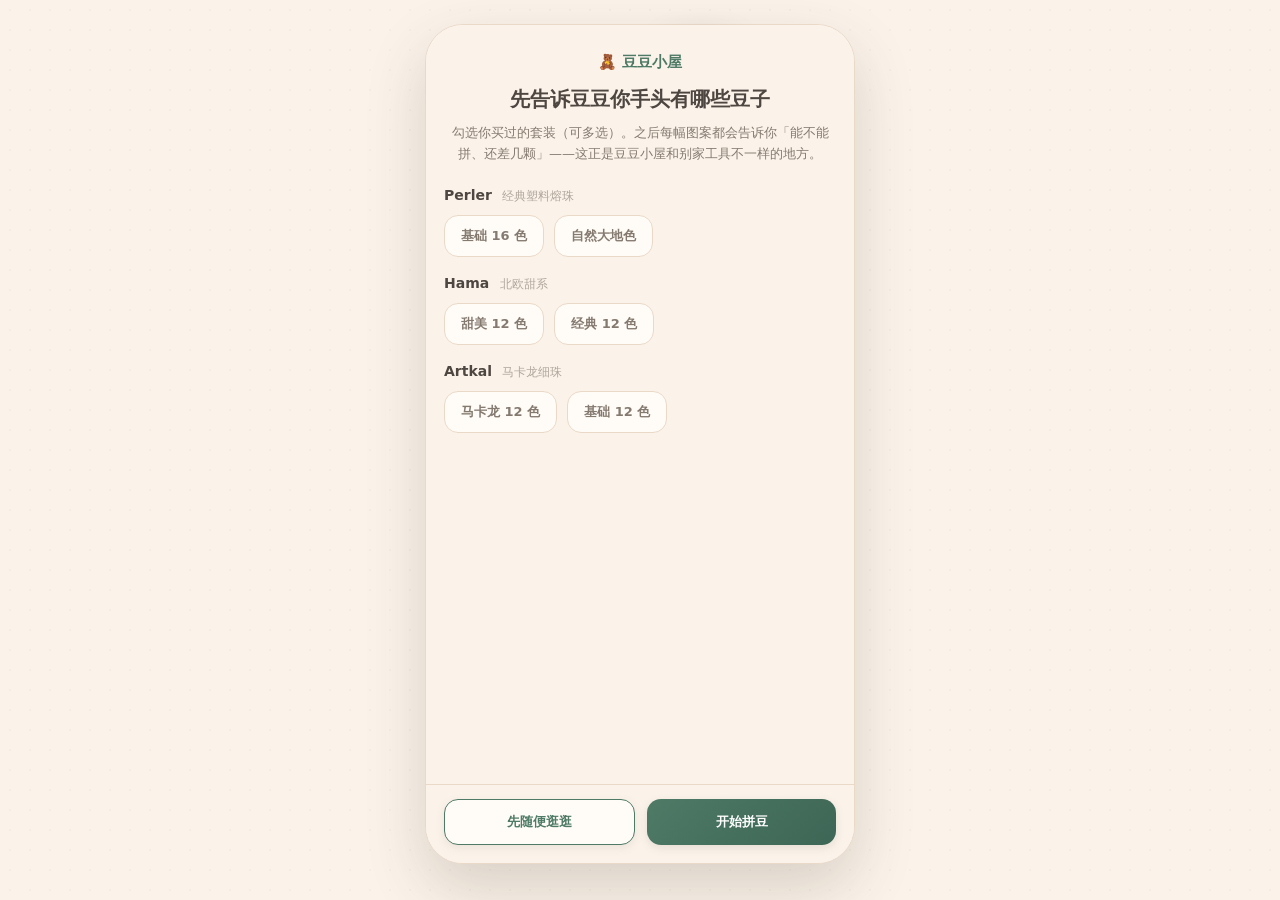
==== commit b2baaa8b: "fix: 豆豆小屋 R31 全功能审查修复（存档自愈/色名裁切/微字号）" ====
--- a/doudou/index.html
+++ b/doudou/index.html
@@ -1,5029 +1,6534 @@
-<!DOCTYPE html>
-<html lang="zh-CN">
-<head>
-  <link rel="manifest" href="./manifest.webmanifest" />
-  <link rel="icon" type="image/png" sizes="192x192" href="./icon-192.png" />
-  <link rel="icon" type="image/png" sizes="512x512" href="./icon-512.png" />
-  <link rel="apple-touch-icon" href="./icon-180.png" />
-  <meta name="apple-mobile-web-app-status-bar-style" content="black-translucent" />
-
-<meta charset="UTF-8" />
-<meta name="viewport" content="width=device-width, initial-scale=1.0, maximum-scale=1.0, user-scalable=no, viewport-fit=cover" />
-<meta name="apple-mobile-web-app-capable" content="yes" />
-<meta name="mobile-web-app-capable" content="yes" />
-<meta name="theme-color" content="#FAFAF7" />
-<title>豆豆小屋 · 拼豆工作台</title>
-<style>
-  /* ============ 设计令牌（与 Ardot 设计系统一致） ============ */
-  :root{
-    --bg-canvas:#FAFAF7; --bg-paper:#F2EFE8; --bg-card:#FFFFFF; --bg-board:#F2EFE8;
-    --text-primary:#1F1B16; --text-secondary:#5C5648; --text-muted:#8A8276;
-    --border-subtle:#E8E4DD; --border-strong:#D6D2C8;
-    --wood:#8B6F47; --wood-soft:#F0E8DB; --sage:#7A8471; --clay:#B89484;
-    --warn:#D4A64A; --warn-bg:#FAF2E2;
-    --radius-card:16px; --radius-inner:12px; --radius-chip:10px;
-    --shadow-soft:0 6px 20px rgba(31,27,22,.06); --shadow-card:0 2px 10px rgba(31,27,22,.05);
-    --font:"Noto Sans SC","PingFang SC","Microsoft YaHei",system-ui,-apple-system,"Segoe UI",sans-serif;
-  }
-  *{box-sizing:border-box;-webkit-tap-highlight-color:transparent;}
-  html,body{margin:0;padding:0;height:100%;}
-  body{
-    font-family:var(--font); background:var(--bg-canvas);
-    color:var(--text-primary); min-height:100vh; min-height:100dvh;
-    display:flex; justify-content:center; align-items:stretch;
-    padding:0; overflow:hidden; -webkit-text-size-adjust:100%;
-  }
-  /* 默认：手机 / 平板 全屏 App 模式（铺满，无外框） */
-  .phone{
-    width:100%; max-width:none; background:var(--bg-canvas); border-radius:0;
-    box-shadow:none; border:none; overflow:hidden; position:relative;
-    display:flex; flex-direction:column;
-    height:100vh; height:100dvh;
-    padding-top:env(safe-area-inset-top, 0px);
-    padding-left:env(safe-area-inset-left, 0px);
-    padding-right:env(safe-area-inset-right, 0px);
-  }
-  /* 通用屏容器 */
-  .screen{display:flex; flex-direction:column; flex:1 1 auto; min-height:0; padding:0 14px 14px; overflow-y:auto;}
-  .screen[hidden]{display:none;}
-  .screen::-webkit-scrollbar{width:0;}
-
-  /* 顶栏 */
-  .topbar{display:flex; align-items:center; gap:10px; padding:4px 0 10px; flex:0 0 auto;}
-  .icon-btn{width:38px;height:38px;flex:0 0 auto;display:flex;align-items:center;justify-content:center;border-radius:12px;cursor:pointer;background:var(--bg-card);border:1px solid var(--border-subtle);}
-  .icon-btn:active{transform:scale(.94);}
-  .title-col{flex:1 1 auto;min-width:0;}
-  .title-col .name{font-size:19px;font-weight:700;line-height:1.2;}
-  .title-col .sub{font-size:12px;color:var(--text-muted);margin-top:2px;}
-  .top-actions{display:flex;gap:6px;flex:0 0 auto;}
-  .text-btn{
-    font-family:var(--font);font-size:13px;font-weight:600;color:var(--wood);
-    background:var(--wood-soft);border:none;border-radius:12px;padding:8px 14px;cursor:pointer;
-  }
-  .text-btn:active{transform:scale(.96);}
-  .ghost-btn{
-    font-family:var(--font);font-size:13px;font-weight:600;color:var(--text-secondary);
-    background:var(--bg-card);border:1px solid var(--border-subtle);border-radius:12px;padding:8px 0;cursor:pointer;
-  }
-  .ghost-btn:active{transform:scale(.96);}
-
-  /* 模式分段控件 */
-  .seg{display:flex;background:var(--bg-paper);border-radius:14px;padding:4px;gap:4px;flex:0 0 auto;}
-  .seg-btn{
-    flex:1 1 0;font-family:var(--font);font-size:13px;font-weight:600;color:var(--text-secondary);
-    background:transparent;border:none;border-radius:10px;padding:8px 0;cursor:pointer;
-  }
-  .seg-btn.active{background:var(--bg-card);color:var(--wood);box-shadow:var(--shadow-card);}
-  .seg.sm .seg-btn{font-size:12px;padding:6px 0;}
-  .seg.wrap{flex-wrap:wrap;flex:1 1 auto;}
-  .seg.wrap .seg-btn{flex:1 1 auto;padding:8px 10px;white-space:nowrap;}
-
-  /* 拼豆板 */
-  .board-wrap{position:relative;display:flex;flex-direction:column;align-items:center;padding-top:6px;}
-  .board-frame{
-    position:relative;background:var(--bg-board);border-radius:var(--radius-card);
-    box-shadow:var(--shadow-soft);padding:12px;transition:width .18s ease;
-  }
-  .board{
-    display:grid;grid-template-columns:repeat(16,1fr);grid-auto-rows:1fr;gap:2px;
-    width:calc(min(94vw, 56vh, 540px) * var(--bz, 1));
-    aspect-ratio:1/1; touch-action:none;user-select:none;-webkit-user-select:none;
-  }
-  .cell{border-radius:4px;position:relative;background:var(--bg-paper);box-shadow:inset 0 0 0 1px rgba(31,27,22,.04);}
-  .cell.empty{background:radial-gradient(circle at 50% 50%, rgba(31,27,22,.10) 0 18%, transparent 19%), var(--bg-paper);}
-  .cell.filled{box-shadow:inset 0 -2px 3px rgba(0,0,0,.18), inset 0 1px 2px rgba(255,255,255,.55);}
-  .cell.ghost{box-shadow:inset 0 0 0 1px rgba(31,27,22,.06);}
-  /* 落子视觉弹跳（补强触感，所有设备通用） */
-  .cell.tap-fx{animation:tapFx .26s ease-out;z-index:2;}
-  /* 防误触：按下时预览将落子的格（木色描边），让用户看清再松手 */
-  .cell.press-preview{z-index:3;}
-  @keyframes tapFx{0%{transform:scale(1);}35%{transform:scale(1.18);box-shadow:inset 0 0 0 2px var(--wood),0 2px 7px rgba(31,27,22,.22);}100%{transform:scale(1);}}
-  /* 色区放置：高亮「该放当前选中色」的格 */
-  .cell.zone-hl{box-shadow:inset 0 0 0 2.5px var(--sage);background:rgba(122,132,113,.16);}
-  /* 错位检查：红/橙圈标错、漏、多 */
-  .cell.err-wrong{box-shadow:inset 0 0 0 2.5px #C0563F;}
-  .cell.err-miss{box-shadow:inset 0 0 0 2.5px #C0563F;background:rgba(192,86,63,.14);}
-  .cell.err-extra{box-shadow:inset 0 0 0 2.5px #D99A3A;}
-  .cell.err-miss::after,.cell.err-wrong::after,.cell.err-extra::after{content:'';position:absolute;top:50%;left:50%;width:5px;height:5px;border-radius:50%;background:#C0563F;transform:translate(-50%,-50%);display:none;}
-  .cell.row-hl{outline:2px solid var(--sage);outline-offset:-2px;}
-  .cell.row-hl::after{content:"";position:absolute;inset:0;background:rgba(122,132,113,.10);border-radius:4px;}
-  /* 熔合预览：渲染成品熔合后的平滑外观（豆子无缝拼合 + 顶部光泽） */
-  .board.fused{gap:0;border-radius:8px;overflow:hidden;box-shadow:0 8px 22px rgba(31,27,22,.18);}
-  .board.fused .cell{border-radius:0;box-shadow:none;}
-  .board.fused .cell.filled{box-shadow:inset 0 1px 2px rgba(255,255,255,.45), inset 0 -4px 6px rgba(0,0,0,.16);}
-  .board.fused .cell.filled::after{content:'';position:absolute;top:9%;left:20%;width:24%;height:16%;border-radius:50%;background:rgba(255,255,255,.45);filter:blur(1.5px);display:block;}
-  .board.fused .cell.empty{background:var(--bg-board);}
-  .board-overlay{position:absolute;inset:12px;pointer-events:none;}
-  .board-frame.erasing{box-shadow:var(--shadow-soft),0 0 0 3px var(--clay);}
-  @keyframes pulse{0%,100%{opacity:1}50%{opacity:.35}}
-
-  /* 陪伴引导条：常驻板下方，不挡图案 */
-  .companion-bar{display:none;margin-top:10px;background:var(--wood-soft);border:1px solid var(--wood);border-radius:var(--radius-card);padding:10px 12px;flex-direction:column;gap:8px;}
-  .companion-bar.show{display:flex;}
-  .cb-top{display:flex;align-items:center;justify-content:space-between;gap:10px;}
-  .cb-progress{flex:1 1 auto;display:flex;align-items:center;gap:8px;}
-  .cb-bar{flex:1 1 auto;height:7px;border-radius:5px;background:rgba(139,111,71,.18);overflow:hidden;max-width:170px;}
-  .cb-bar i{display:block;height:100%;background:var(--wood);border-radius:5px;transition:width .25s ease;}
-  .cb-row{font-size:12px;font-weight:600;color:var(--wood);white-space:nowrap;font-variant-numeric:tabular-nums;}
-  .cb-next{display:flex;align-items:center;gap:8px;}
-  .cb-next .nc-chip{width:22px;height:22px;border-radius:7px;box-shadow:inset 0 -1px 2px rgba(0,0,0,.15);flex:0 0 auto;}
-  .cb-next .cb-t{font-size:12px;color:var(--text-secondary);}
-  .cb-next .cb-t b{color:var(--text-primary);}
-  .cb-tip{font-size:12px;color:var(--text-secondary);line-height:1.5;}
-  .cb-done{display:flex;align-items:center;gap:8px;font-size:13px;font-weight:600;color:var(--wood);}
-  .cb-done .nc-chip{width:22px;height:22px;border-radius:7px;background:var(--sage);flex:0 0 auto;}
-  .lp-hint{margin-top:8px;text-align:center;font-size:11px;color:var(--text-muted);}
-  .lp-hint b{color:var(--wood);}
-  .zoom-bar{display:flex;align-items:center;justify-content:center;gap:14px;margin-top:12px;}
-  .zoom-btn{
-    width:40px;height:40px;border-radius:20px;background:var(--bg-card);border:1px solid var(--border-subtle);
-    color:var(--text-secondary);font-size:22px;line-height:1;display:flex;align-items:center;justify-content:center;cursor:pointer;
-    box-shadow:var(--shadow-card);
-  }
-  .zoom-btn:active{transform:scale(.92);}
-  .zoom-val{font-size:13px;font-weight:600;color:var(--text-secondary);min-width:48px;text-align:center;font-variant-numeric:tabular-nums;}
-
-  /* 工具栏 */
-  .toolbar{display:flex;justify-content:space-between;gap:8px;background:var(--bg-card);border:1px solid var(--border-subtle);border-radius:var(--radius-card);padding:8px;box-shadow:var(--shadow-card);}
-  .tool{flex:1 1 0;display:flex;flex-direction:column;align-items:center;gap:4px;padding:8px 0;border-radius:var(--radius-inner);cursor:pointer;color:var(--text-secondary);background:transparent;border:none;font-family:var(--font);font-size:11px;}
-  .tool svg{width:22px;height:22px;}
-  .tool.active{background:var(--wood-soft);color:var(--wood);font-weight:600;}
-
-  /* 色盘 */
-  .palette-head{display:flex;align-items:center;justify-content:space-between;padding:0 2px;gap:8px;}
-  .palette-head .t{font-size:13px;font-weight:600;}
-  .palette-head .s{font-size:11px;color:var(--text-muted);margin-left:auto;}
-  .zone-btn{flex:0 0 auto;font-family:var(--font);font-size:11px;font-weight:600;color:var(--wood);background:var(--bg-paper);border:1px solid var(--border-subtle);border-radius:999px;padding:4px 10px;cursor:pointer;transition:all .15s;}
-  .zone-btn.on{background:var(--sage);color:#fff;border-color:var(--sage);box-shadow:0 2px 8px rgba(122,132,113,.35);}
-  .zone-hint{display:flex;align-items:center;gap:6px;font-size:12px;color:var(--text-secondary);background:rgba(122,132,113,.12);border:1px solid rgba(122,132,113,.3);border-radius:10px;padding:6px 10px;margin-top:6px;line-height:1.4;}
-  .zone-hint b{color:var(--wood);}
-  .zc-chip{width:12px;height:12px;border-radius:50%;box-shadow:inset 0 -1px 2px rgba(0,0,0,.2),inset 0 1px 1px rgba(255,255,255,.5);flex:0 0 auto;}
-  .palette{display:flex;gap:8px;overflow-x:auto;overflow-y:hidden;padding:4px 2px 10px;-webkit-overflow-scrolling:touch;scroll-snap-type:x proximity;scrollbar-width:thin;scrollbar-color:var(--wood-soft) transparent;touch-action:pan-x;}
-  .palette::-webkit-scrollbar{height:5px;}
-  .palette::-webkit-scrollbar-thumb{background:var(--wood-soft);border-radius:5px;}
-  .palette::-webkit-scrollbar-thumb:hover{background:var(--wood);}
-  .palette::-webkit-scrollbar-track{background:transparent;}
-  .swatch{flex:0 0 auto;width:42px;scroll-snap-align:start;touch-action:pan-x;display:flex;flex-direction:column;align-items:center;gap:3px;cursor:pointer;background:none;border:none;font-family:var(--font);padding:0;}
-  .swatch .chip{width:42px;height:42px;border-radius:12px;position:relative;box-shadow:inset 0 -2px 3px rgba(0,0,0,.15), inset 0 1px 2px rgba(255,255,255,.5);border:2px solid transparent;}
-  .swatch.active .chip{border-color:var(--wood);box-shadow:0 0 0 3px var(--wood-soft), inset 0 -2px 3px rgba(0,0,0,.15);}
-  .swatch .bar{width:42px;height:3px;border-radius:2px;background:var(--border-subtle);overflow:hidden;}
-  .swatch .bar i{display:block;height:100%;background:var(--sage);transition:width .2s;}
-  .swatch .nm{font-size:10px;color:var(--text-muted);white-space:nowrap;}
-  .swatch.low .bar i{background:var(--clay);}
-  .swatch.low .nm{color:var(--clay);font-weight:600;}
-  .swatch.empty-stock .chip{opacity:.45;}
-  .swatch.empty-stock .chip::after{content:"缺";position:absolute;inset:0;display:flex;align-items:center;justify-content:center;font-size:13px;font-weight:700;color:var(--clay);}
-
-  /* 卡片 */
-  .card{background:var(--bg-card);border:1px solid var(--border-subtle);border-radius:var(--radius-card);padding:14px;box-shadow:var(--shadow-card);margin-top:12px;}
-  .card .card-title{font-size:13px;font-weight:600;display:flex;align-items:center;gap:6px;margin-bottom:10px;}
-  .card .card-title .tag{font-size:10px;font-weight:500;color:var(--wood);background:var(--wood-soft);padding:2px 7px;border-radius:8px;}
-  .stats-row{display:flex;gap:10px;}
-  .stat{flex:1 1 0;text-align:center;background:var(--bg-paper);border-radius:var(--radius-inner);padding:10px 4px;}
-  .stat .v{font-size:20px;font-weight:700;color:var(--text-primary);font-variant-numeric:tabular-nums;}
-  .stat .l{font-size:11px;color:var(--text-muted);margin-top:2px;}
-  .progress{margin-top:12px;height:8px;border-radius:6px;background:var(--bg-paper);overflow:hidden;}
-  .progress i{display:block;height:100%;background:linear-gradient(90deg,var(--wood),var(--sage));border-radius:6px;transition:width .25s ease;}
-
-  /* 陪伴卡 */
-  .companion-card{background:var(--wood-soft);border:1px solid var(--wood);}
-  .companion-card .card-title{color:var(--wood);}
-  .companion-card.disabled{opacity:.5;pointer-events:none;}
-  .companion-card .desc{font-size:12px;color:var(--text-secondary);line-height:1.5;margin-bottom:10px;}
-  .switch-row{display:flex;align-items:center;justify-content:space-between;}
-  .switch{position:relative;width:48px;height:28px;border-radius:16px;background:var(--border-strong);cursor:pointer;transition:background .2s;flex:0 0 auto;}
-  .switch.on{background:var(--wood);}
-  .switch::after{content:"";position:absolute;top:3px;left:3px;width:22px;height:22px;border-radius:50%;background:#fff;transition:left .2s;box-shadow:0 1px 3px rgba(0,0,0,.2);}
-  .switch.on::after{left:23px;}
-  .companion-body{margin-top:12px;display:none;}
-  .companion-body.show{display:block;}
-  .next-color{display:flex;align-items:center;gap:8px;background:#fff;border-radius:var(--radius-inner);padding:8px 10px;margin-bottom:10px;}
-  .next-color .nc-chip{width:24px;height:24px;border-radius:7px;box-shadow:inset 0 -1px 2px rgba(0,0,0,.15);}
-  .next-color .nc-t{font-size:12px;color:var(--text-secondary);}
-  .next-color .nc-t b{color:var(--text-primary);}
-  .tip{font-size:12px;color:var(--text-secondary);line-height:1.5;background:rgba(255,255,255,.6);border-radius:var(--radius-inner);padding:8px 10px;}
-
-  /* 更多菜单 */
-  .more-menu{position:absolute;top:54px;right:14px;background:var(--bg-card);border:1px solid var(--border-subtle);border-radius:14px;box-shadow:var(--shadow-soft);padding:6px;z-index:25;display:none;min-width:150px;}
-  .more-menu.show{display:block;}
-  .more-menu button{display:block;width:100%;text-align:left;font-family:var(--font);font-size:13px;color:var(--text-secondary);background:none;border:none;padding:10px 12px;border-radius:10px;cursor:pointer;}
-  .more-menu button:active{background:var(--bg-paper);}
-
-  /* 底部 Tab */
-  .tabbar-wrap{padding:10px 16px calc(14px + env(safe-area-inset-bottom));flex:0 0 auto;background:var(--bg-canvas);}
-  .tabbar{display:flex;justify-content:space-between;gap:6px;background:var(--bg-card);border:1px solid var(--border-subtle);border-radius:36px;padding:6px;box-shadow:var(--shadow-soft);}
-  .tab{flex:1 1 0;display:flex;flex-direction:column;align-items:center;gap:3px;padding:7px 0;border-radius:26px;cursor:pointer;color:var(--text-muted);font-size:11px;background:none;border:none;font-family:var(--font);}
-  .tab svg{width:22px;height:22px;}
-  .tab.active{background:var(--wood);color:#fff;font-weight:600;}
-
-  /* 豆柜整屏 */
-  .cab-summary{display:flex;gap:10px;margin-bottom:4px;}
-  .cab-summary .stat .l{font-size:11px;}
-  .cab-group{margin-top:6px;}
-  .cab-group h4{margin:10px 2px 8px;font-size:13px;color:var(--text-primary);display:flex;align-items:center;gap:6px;}
-  .cab-group h4 .dot{width:8px;height:8px;border-radius:50%;}
-  .cab-grid{display:grid;grid-template-columns:repeat(2,1fr);gap:10px;}
-  .cab-card{background:var(--bg-card);border:1px solid var(--border-subtle);border-radius:var(--radius-inner);padding:10px;display:flex;align-items:center;gap:10px;box-shadow:var(--shadow-card);}
-  .cab-card.low{border-color:var(--clay);background:var(--warn-bg);}
-  .cab-card .c-chip{width:34px;height:34px;border-radius:10px;flex:0 0 auto;box-shadow:inset 0 -1px 2px rgba(0,0,0,.15);}
-  .cab-card .c-info{flex:1 1 auto;min-width:0;}
-  .cab-card .c-name{font-size:13px;font-weight:600;}
-  .cab-card .c-bar{height:5px;border-radius:3px;background:var(--bg-paper);margin-top:5px;overflow:hidden;}
-  .cab-card .c-bar i{display:block;height:100%;background:var(--sage);transition:width .2s;}
-  .cab-card.low .c-bar i{background:var(--clay);}
-  .cab-card .c-num{font-size:11px;color:var(--text-muted);font-variant-numeric:tabular-nums;margin-top:3px;display:block;}
-  .cab-card .c-refill{flex:0 0 auto;font-size:11px;color:#fff;background:var(--clay);border:none;border-radius:8px;padding:6px 9px;cursor:pointer;font-family:var(--font);}
-  .cab-card:not(.low) .c-refill{color:var(--wood);background:var(--wood-soft);}
-  /* 编辑态输入框：自适应各设备尺寸（clamp 缩放，≥16px 避免 iOS 聚焦缩放） */
-  @media (min-width:600px){ .cab-grid{grid-template-columns:repeat(3,1fr);} }
-  @media (min-width:900px){ .cab-grid{grid-template-columns:repeat(4,1fr);} }
-  .cab-card .c-editnums{display:flex;flex-direction:column;gap:6px;margin-top:6px;}
-  .cab-card .c-editnums label{font-size:clamp(11px,3vw,13px);font-weight:600;color:var(--text-secondary);display:flex;flex-direction:row;align-items:center;gap:8px;}
-  .cab-card .c-editnums label .lbl{flex:0 0 auto;width:34px;}
-  .cab-card .c-editnums input{
-    flex:1 1 auto;min-width:0;box-sizing:border-box;font-family:var(--font);
-    font-size:clamp(16px,4vw,19px);font-weight:700;line-height:1;text-align:center;
-    padding:clamp(7px,2vw,10px) 6px;min-height:clamp(36px,9vw,42px);
-    border:1.5px solid var(--border-strong);border-radius:10px;
-    background:var(--bg-card);color:var(--wood);
-    -webkit-appearance:none;appearance:none;
-  }
-  .cab-card .c-editnums input:focus{outline:none;border-color:var(--wood);box-shadow:0 0 0 3px var(--wood-soft);}
-  .cab-prev{font-size:10.5px;color:var(--wood);margin-top:5px;font-variant-numeric:tabular-nums;}
-  .cab-prev.spent{color:var(--clay);}
-  .cab-hint{font-size:11.5px;color:var(--text-muted);background:var(--bg-paper);border:1px dashed var(--border-strong);border-radius:10px;padding:8px 10px;margin:8px 0 2px;line-height:1.5;}
-
-  /* 首页 / 我的 占位屏 */
-  .hero{background:linear-gradient(135deg,var(--wood-soft),#FFF);border:1px solid var(--border-subtle);border-radius:20px;padding:20px;box-shadow:var(--shadow-card);margin-top:4px;}
-  .hero .brand{font-size:26px;font-weight:800;letter-spacing:1px;color:var(--wood);}
-  .hero .slogan{font-size:13px;color:var(--text-secondary);margin-top:6px;line-height:1.5;}
-  .hero-actions{display:flex;gap:10px;margin-top:16px;}
-  .hero-actions .text-btn{flex:1 1 0;text-align:center;}
-  .hero-actions .ghost-btn{flex:1 1 0;text-align:center;font-size:13px;font-weight:600;color:var(--text-secondary);background:var(--bg-card);border:1px solid var(--border-subtle);border-radius:12px;padding:8px 0;cursor:pointer;}
-  .card-title{font-size:13px;font-weight:600;margin:4px 2px 0;}
-  .work-card{display:flex;align-items:center;gap:12px;background:var(--bg-card);border:1px solid var(--border-subtle);border-radius:var(--radius-card);padding:12px;box-shadow:var(--shadow-card);margin-top:10px;}
-  .work-card .thumb{width:56px;height:56px;border-radius:12px;flex:0 0 auto;background:var(--bg-board);overflow:hidden;display:grid;grid-template-columns:repeat(8,1fr);grid-template-rows:repeat(8,1fr);}
-  .work-card .thumb i{display:block;}
-  .work-card .w-info{flex:1 1 auto;}
-  .work-card .w-name{font-size:15px;font-weight:700;}
-  .work-card .w-sub{font-size:12px;color:var(--text-muted);margin-top:3px;}
-  .profile{display:flex;align-items:center;gap:14px;background:var(--bg-card);border:1px solid var(--border-subtle);border-radius:var(--radius-card);padding:16px;box-shadow:var(--shadow-card);margin-top:10px;}
-  .profile .avatar{width:54px;height:54px;border-radius:50%;background:var(--wood-soft);display:flex;align-items:center;justify-content:center;font-size:26px;flex:0 0 auto;}
-  .profile .p-name{font-size:17px;font-weight:700;}
-  .profile .p-sub{font-size:12px;color:var(--text-muted);margin-top:3px;}
-  .badge{display:flex;align-items:center;gap:12px;background:var(--bg-card);border:1px solid var(--border-subtle);border-radius:var(--radius-inner);padding:12px;box-shadow:var(--shadow-card);margin-top:10px;}
-  .badge .b-ico{width:42px;height:42px;border-radius:12px;background:var(--bg-paper);display:flex;align-items:center;justify-content:center;font-size:20px;flex:0 0 auto;}
-  .badge.locked{opacity:.55;}
-  .badge .b-name{font-size:14px;font-weight:600;}
-  .badge .b-desc{font-size:12px;color:var(--text-muted);margin-top:2px;}
-  .play-card{background:var(--bg-card);border:1px solid var(--border-subtle);border-radius:var(--radius-card);padding:14px;box-shadow:var(--shadow-card);margin-top:10px;}
-  .play-card .card-title{margin:0 0 4px;}
-  .chip-tags{display:flex;flex-wrap:wrap;gap:7px;margin-top:10px;}
-  .chip-tag{font-size:11px;padding:5px 11px;border-radius:999px;background:var(--wood-soft);color:var(--wood);cursor:pointer;border:none;font-family:var(--font);}
-  .chip-tag:active{transform:scale(.95);}
-  .demo-strip{display:flex;gap:10px;overflow-x:auto;padding:4px 2px 8px;margin-top:10px;-webkit-overflow-scrolling:touch;}
-  .demo-strip::-webkit-scrollbar{height:5px;}
-  .demo-strip::-webkit-scrollbar-thumb{background:var(--border-subtle);border-radius:3px;}
-  .demo-chip{flex:0 0 auto;width:74px;display:flex;flex-direction:column;align-items:center;gap:6px;background:var(--bg-board);border:1px solid var(--border-subtle);border-radius:14px;padding:8px 4px 7px;cursor:pointer;}
-  .demo-chip:active{transform:scale(.95);}
-  .demo-chip .pv{width:54px;height:54px;border-radius:9px;overflow:hidden;background:var(--bg-board);}
-  .demo-chip .pv i{display:block;}
-  .demo-chip .nm{font-size:11px;color:var(--text-secondary);line-height:1.1;text-align:center;}
-
-  /* ============ 新建作品面板 ============ */
-  .sheet{position:absolute;inset:0;z-index:50;display:flex;align-items:flex-end;justify-content:center;}
-  .sheet[hidden]{display:none;}
-  .sheet-mask{position:absolute;inset:0;background:rgba(31,27,22,.35);}
-  .sheet-panel{position:relative;width:100%;max-height:92%;background:var(--bg-canvas);border-radius:26px 26px 0 0;box-shadow:0 -10px 40px rgba(31,27,22,.22);display:flex;flex-direction:column;animation:slideUp .22s ease;}
-  @keyframes slideUp{from{transform:translateY(48px);opacity:.5}to{transform:translateY(0);opacity:1}}
-  .sheet-head{display:flex;align-items:center;gap:10px;padding:14px 14px 10px;flex:0 0 auto;border-bottom:1px solid var(--border-subtle);}
-  .sheet-body{padding:14px 16px;overflow-y:auto;flex:1 1 auto;display:flex;flex-direction:column;gap:14px;}
-  .sheet-body::-webkit-scrollbar{width:0;}
-  .sheet-foot{display:flex;gap:10px;padding:12px 16px calc(16px + env(safe-area-inset-bottom));border-top:1px solid var(--border-subtle);flex:0 0 auto;}
-  /* —— 新增颜色·色盘选择器 —— */
-  .cc-body{gap:16px;}
-  .cc-top{display:flex;align-items:center;gap:14px;}
-  .cc-native{width:74px;height:74px;padding:0;border:none;border-radius:18px;background:none;cursor:pointer;box-shadow:0 2px 10px rgba(31,27,22,.16);}
-  .cc-native::-webkit-color-swatch-wrapper{padding:0;}
-  .cc-native::-webkit-color-swatch{border:none;border-radius:18px;}
-  .cc-native::-moz-color-swatch{border:none;border-radius:18px;}
-  .cc-readout{display:flex;flex-direction:column;gap:4px;}
-  .cc-hex{font-size:18px;font-weight:700;letter-spacing:.5px;color:var(--text);font-variant-numeric:tabular-nums;}
-  .cc-auto{font-size:12.5px;color:var(--text-secondary);}
-  .cc-presets-title{font-size:12.5px;color:var(--text-secondary);margin-bottom:-6px;}
-  .cc-presets{display:grid;grid-template-columns:repeat(8,1fr);gap:8px;}
-  .cc-sw{aspect-ratio:1;border-radius:10px;cursor:pointer;border:1px solid rgba(31,27,22,.1);box-shadow:0 1px 4px rgba(31,27,22,.1);transition:transform .12s;}
-  .cc-sw:active{transform:scale(.9);}
-  .cc-sw.on{outline:3px solid var(--accent, #8B6F47);outline-offset:1px;}
-  .field{display:flex;align-items:center;justify-content:space-between;gap:12px;font-size:14px;color:var(--text-secondary);}
-  .field input[type=text],.field input[type=number]{flex:1;max-width:55%;text-align:right;border:1px solid var(--border-subtle);border-radius:12px;padding:9px 12px;font-size:14px;background:var(--bg-card);color:var(--text);}
-  .cc-actions{display:flex;gap:10px;margin-top:2px;}
-  .cc-actions .ghost-btn,.cc-actions .text-btn{flex:1;}
-  .sheet-foot .ghost-btn,.sheet-foot .text-btn{flex:1 1 0;text-align:center;font-size:14px;padding:12px 0;}
-  .field-label{font-size:13px;font-weight:600;color:var(--text-secondary);}
-  .nw-name{font-family:var(--font);font-size:16px;font-weight:600;color:var(--text-primary);background:var(--bg-card);border:1px solid var(--border-subtle);border-radius:12px;padding:12px 14px;width:100%;outline:none;}
-  .nw-name:focus{border-color:var(--wood);}
-  .nw-grid{display:grid;grid-template-columns:repeat(2,1fr);gap:10px;margin-top:10px;}
-  .nw-preset{background:var(--bg-card);border:1px solid var(--border-subtle);border-radius:var(--radius-inner);padding:12px 10px;display:flex;flex-direction:column;align-items:center;gap:6px;cursor:pointer;transition:border-color .15s, box-shadow .15s;}
-  .nw-preset.active{border-color:var(--wood);box-shadow:0 0 0 3px var(--wood-soft);}
-  .nw-preset .pv{width:88px;height:88px;border-radius:10px;background:var(--bg-board);display:grid;grid-template-columns:repeat(16,1fr);grid-template-rows:repeat(16,1fr);overflow:hidden;}
-  .nw-preset .pv i{display:block;}
-  .nw-preset .pn{font-size:13px;font-weight:600;}
-  .nw-preset .pm{font-size:10px;color:var(--text-muted);margin-top:1px;}
-  .play-tip{font-size:11px;color:var(--text-muted);background:var(--bg-paper);border-radius:10px;padding:8px 10px;line-height:1.5;margin-top:10px;}
-  .nw-code textarea{width:100%;height:128px;font-family:ui-monospace,Menlo,Consolas,monospace;font-size:13px;line-height:1.45;background:var(--bg-card);border:1px solid var(--border-subtle);border-radius:12px;padding:10px;resize:none;outline:none;color:var(--text-primary);}
-  .nw-code textarea:focus{border-color:var(--wood);}
-  .legend{font-size:11px;color:var(--text-muted);line-height:1.7;background:var(--bg-paper);border-radius:10px;padding:9px 11px;margin-top:10px;}
-  .code-hint{font-size:11px;color:var(--sage);background:rgba(122,132,113,.12);border:1px solid rgba(122,132,113,.3);border-radius:10px;padding:8px 10px;margin-top:8px;line-height:1.5;}
-  .legend b{color:var(--wood);font-weight:600;}
-  .code-preview{display:grid;grid-template-columns:repeat(16,1fr);grid-template-rows:repeat(16,1fr);width:128px;height:128px;background:var(--bg-board);border-radius:10px;margin-top:10px;overflow:hidden;image-rendering:pixelated;}
-  .pal-rank-title{font-size:12px;font-weight:600;color:var(--text-primary);margin-top:14px;}
-  .pal-rank-list{display:flex;flex-direction:column;gap:6px;margin-top:8px;}
-  .pal-rank{display:flex;align-items:center;gap:8px;font-size:11px;}
-  .pal-rank .pr-no{flex:0 0 auto;width:18px;height:18px;border-radius:50%;background:var(--wood-soft);color:var(--wood);font-weight:700;display:flex;align-items:center;justify-content:center;font-size:10px;}
-  .pal-rank .pr-chip{flex:0 0 auto;width:16px;height:16px;border-radius:5px;box-shadow:var(--shadow-soft);}
-  .pal-rank .pr-name{flex:0 0 auto;min-width:54px;color:var(--text-primary);}
-  .pal-rank .pr-bar{flex:1 1 auto;height:7px;border-radius:4px;background:var(--bg-paper);overflow:hidden;}
-  .pal-rank .pr-bar i{display:block;height:100%;background:linear-gradient(90deg,var(--sage),var(--wood));border-radius:4px;}
-  .code-preview i{display:block;}
-  .nw-image .file-drop{display:flex;align-items:center;justify-content:center;height:96px;border:1.5px dashed var(--border-strong);border-radius:12px;color:var(--text-muted);font-size:13px;cursor:pointer;background:var(--bg-paper);}
-  .nw-image .file-drop:active{background:var(--wood-soft);}
-  .size-row{display:flex;align-items:center;justify-content:space-between;gap:10px;}
-  .chk{display:flex;align-items:center;gap:6px;font-size:12px;color:var(--text-secondary);}
-  /* —— 新增颜色：市面色库 + 代码导入 —— */
-  .cc-tabs{display:flex;gap:6px;background:var(--bg-paper);border-radius:14px;padding:4px;}
-  .cc-tab{flex:1;border:none;background:none;padding:9px 0;border-radius:10px;font-size:13px;font-weight:600;color:var(--text-secondary);cursor:pointer;transition:background .15s;}
-  .cc-tab.on{background:var(--bg-card);color:var(--text);box-shadow:0 1px 4px rgba(31,27,22,.1);}
-  .cc-pane{display:flex;flex-direction:column;gap:10px;}
-  .cc-search input{width:100%;border:1px solid var(--border-subtle);border-radius:12px;padding:10px 12px;font-size:14px;background:var(--bg-card);color:var(--text);outline:none;}
-  .cc-search input:focus{border-color:var(--wood);}
-  .cc-brands{display:flex;flex-wrap:wrap;gap:6px;}
-  .cc-brand{font-size:12px;padding:6px 12px;border-radius:999px;border:1px solid var(--border-subtle);background:var(--bg-card);color:var(--text-secondary);cursor:pointer;transition:all .15s;}
-  .cc-brand.on{background:var(--wood);color:#fff;border-color:var(--wood);}
-  .cc-grid{display:grid;grid-template-columns:repeat(6,1fr);gap:8px;max-height:288px;overflow-y:auto;padding:2px;}
-  .cc-grid::-webkit-scrollbar{width:0;}
-  .msw{position:relative;aspect-ratio:1;border-radius:9px;cursor:pointer;border:1px solid rgba(31,27,22,.12);box-shadow:0 1px 4px rgba(31,27,22,.1);overflow:hidden;transition:transform .1s;padding:0;}
-  .msw:active{transform:scale(.92);}
-  .msw .msw-lb{position:absolute;left:0;right:0;bottom:0;font-size:8px;line-height:1.15;padding:2px 3px;background:rgba(0,0,0,.42);color:#fff;white-space:nowrap;overflow:hidden;text-overflow:ellipsis;}
-  .msw.owned{outline:2px solid var(--wood);outline-offset:1px;}
-  .msw.owned::after{content:'✓';position:absolute;top:2px;right:3px;font-size:9px;color:#fff;background:var(--wood);border-radius:50%;width:14px;height:14px;display:flex;align-items:center;justify-content:center;font-weight:700;}
-  .cc-libfoot{display:flex;align-items:center;justify-content:space-between;gap:10px;}
-  .cc-libcount{font-size:12px;color:var(--text-secondary);}
-  .cc-stocklbl{display:flex;align-items:center;gap:6px;font-size:12px;color:var(--text-secondary);}
-  .cc-stocklbl input{width:62px;border:1px solid var(--border-subtle);border-radius:10px;padding:6px 8px;font-size:13px;background:var(--bg-card);color:var(--text);text-align:right;outline:none;}
-  .cc-libbar{display:flex;align-items:center;justify-content:space-between;gap:10px;margin:8px 0 6px;}
-  .cc-sort{display:flex;align-items:center;gap:6px;font-size:12px;color:var(--text-secondary);}
-  .cc-sort select{border:1px solid var(--border-subtle);border-radius:10px;padding:6px 8px;font-size:13px;background:var(--bg-card);color:var(--text);outline:none;cursor:pointer;}
-  .cc-favtoggle{font-size:12px;padding:6px 12px;border-radius:999px;border:1px solid var(--border-subtle);background:var(--bg-card);color:var(--text-secondary);cursor:pointer;transition:all .15s;white-space:nowrap;}
-  .cc-favtoggle.on{background:var(--wood);color:#fff;border-color:var(--wood);}
-  .msw-fav{position:absolute;top:2px;left:3px;font-size:11px;line-height:1;color:rgba(255,255,255,.82);text-shadow:0 1px 2px rgba(0,0,0,.5);cursor:pointer;user-select:none;z-index:2;}
-  .msw-fav.on{color:#FFD54A;}
-  .msw.fav{box-shadow:0 0 0 2px #FFB300 inset,0 1px 4px rgba(31,27,22,.1);}
-  .cc-tip{font-size:11.5px;line-height:1.6;color:var(--text-muted);background:var(--bg-paper);border-radius:10px;padding:8px 10px;margin:0;}
-  .cc-imphint{font-size:11.5px;line-height:1.6;color:var(--text-muted);background:var(--bg-paper);border-radius:10px;padding:8px 10px;margin:0;}
-  .cc-imphint code{background:var(--bg-card);padding:1px 5px;border-radius:6px;font-family:ui-monospace,Menlo,Consolas,monospace;font-size:11px;color:var(--wood);}
-  #ccImportText{width:100%;height:150px;font-family:ui-monospace,Menlo,Consolas,monospace;font-size:13px;line-height:1.5;background:var(--bg-card);border:1px solid var(--border-subtle);border-radius:12px;padding:10px;resize:none;outline:none;color:var(--text);}
-  #ccImportText:focus{border-color:var(--wood);}
-  .cc-impresult{font-size:12.5px;line-height:1.6;color:var(--text-secondary);}
-  .cc-impresult b{color:var(--wood);}
-
-  /* 作品时间线 */
-  .home-stats{display:flex;gap:8px;margin-top:12px;}
-  .home-stats .card{flex:1 1 0;margin-top:0;text-align:center;padding:12px 6px;}
-  .home-stats .v{font-size:20px;font-weight:700;color:var(--text-primary);}
-  .home-stats .l{font-size:11px;color:var(--text-muted);margin-top:2px;}
-  .tl-title{font-size:13px;font-weight:600;margin:16px 2px 0;display:flex;align-items:center;justify-content:space-between;}
-  .tl-title .cnt{font-size:11px;color:var(--text-muted);font-weight:500;}
-  #homeTimeline{margin-top:10px;display:flex;flex-direction:column;gap:10px;}
-  .work-card .thumb{cursor:pointer;}
-  .work-card.cur{border-color:var(--wood);box-shadow:0 0 0 3px var(--wood-soft), var(--shadow-card);}
-  .work-card .w-tag{display:inline-block;font-size:10px;font-weight:600;color:#fff;background:var(--sage);border-radius:6px;padding:1px 6px;margin-left:6px;vertical-align:middle;}
-  .work-card .w-del{flex:0 0 auto;color:var(--text-muted);font-size:12px;background:none;border:none;cursor:pointer;padding:4px 6px;font-family:var(--font);}
-  .work-card .w-del:active{color:var(--clay);}
-  .empty-tip{font-size:12px;color:var(--text-muted);text-align:center;padding:18px;}
-
-  /* 我的 · 统计 */
-  .me-stats{display:flex;gap:8px;margin-top:12px;}
-  .me-stats .card{flex:1 1 0;margin-top:0;text-align:center;padding:12px 4px;}
-
-  /* 熨烫助手 */
-  .iron-step-hd{display:flex;align-items:center;gap:10px;margin:6px 2px 4px;}
-  .iron-dots{display:flex;gap:6px;flex:1 1 auto;}
-  .iron-dots i{height:6px;flex:1 1 0;border-radius:4px;background:var(--border-subtle);transition:background .2s;}
-  .iron-dots i.on{background:var(--wood);}
-  .iron-step-n{font-size:12px;font-weight:600;color:var(--wood);white-space:nowrap;}
-  .iron-panel{display:none;}
-  .iron-panel.show{display:block;}
-  .iron-ico{font-size:34px;text-align:center;margin:6px 0 4px;}
-  .iron-h{font-size:16px;font-weight:700;text-align:center;margin-top:4px;}
-  .iron-desc{font-size:13px;color:var(--text-secondary);line-height:1.6;background:var(--bg-paper);border-radius:12px;padding:12px 14px;margin-top:10px;}
-  .iron-desc b{color:var(--wood);}
-  .iron-temp{height:14px;border-radius:8px;background:linear-gradient(90deg,#6E8FCB,#7A8471,#EBD27A,#E89A54,#B84F42);position:relative;margin:16px 4px 6px;}
-  .iron-brand{display:flex;gap:6px;flex-wrap:wrap;margin-top:10px;}
-  .iron-brand button{font-family:var(--font);font-size:12px;font-weight:600;color:var(--text-secondary);background:var(--bg-paper);border:1px solid var(--border-subtle);border-radius:999px;padding:6px 13px;cursor:pointer;transition:all .15s;}
-  .iron-brand button.on{background:var(--wood);color:#fff;border-color:var(--wood);}
-  .iron-temp .mk{position:absolute;top:-5px;width:4px;height:24px;border-radius:3px;background:var(--text-primary);transform:translateX(-50%);}
-  .iron-temp-lab{display:flex;justify-content:space-between;font-size:11px;color:var(--text-muted);}
-  .iron-timer{display:flex;flex-direction:column;align-items:center;gap:10px;margin:14px 0 4px;}
-  .iron-ring{position:relative;width:120px;height:120px;}
-  .iron-ring svg{transform:rotate(-90deg);}
-  .iron-ring .tv{position:absolute;inset:0;display:flex;align-items:center;justify-content:center;font-size:26px;font-weight:700;font-variant-numeric:tabular-nums;color:var(--text-primary);}
-  .iron-timer .tp{display:flex;gap:8px;align-items:center;}
-  .round-btn{width:34px;height:34px;border-radius:50%;border:1px solid var(--border-subtle);background:var(--bg-card);font-size:18px;color:var(--wood);cursor:pointer;font-family:var(--font);}
-  .round-btn:active{transform:scale(.92);}
-  .iron-flip{display:flex;align-items:center;justify-content:center;gap:0;margin:12px 0 4px;}
-  .iron-flip .plate{width:84px;height:84px;border-radius:16px;background:var(--bg-board);box-shadow:inset 0 0 0 2px var(--border-strong);display:flex;align-items:center;justify-content:center;font-size:34px;}
-  .iron-flip .arrow{font-size:26px;color:var(--wood);margin:0 14px;}
-  .iron-warn{display:flex;gap:8px;align-items:flex-start;background:var(--warn-bg);border:1px solid var(--warn);border-radius:12px;padding:10px 12px;margin-top:12px;font-size:12px;color:var(--text-secondary);line-height:1.5;}
-  .iron-warn b{color:var(--clay);}
-  .iron-foot{display:flex;gap:10px;padding:12px 16px calc(16px + env(safe-area-inset-bottom));border-top:1px solid var(--border-subtle);flex:0 0 auto;}
-  .iron-foot .ghost-btn,.iron-foot .text-btn{flex:1 1 0;text-align:center;font-size:14px;padding:12px 0;}
-
-  /* Toast */
-  .toast{
-    position:absolute;left:50%;bottom:96px;transform:translateX(-50%) translateY(10px);
-    background:rgba(31,27,22,.9);color:#fff;font-size:13px;padding:9px 16px;border-radius:14px;
-    opacity:0;pointer-events:none;transition:opacity .2s, transform .2s;z-index:60;white-space:nowrap;max-width:90%;
-  }
-  .toast.show{opacity:1;transform:translateX(-50%) translateY(0);}
-
-  /* 时间线批量选择 + 分享/导出 */
-  .tl-title .batch-toggle{font-size:12px;font-weight:600;color:var(--wood);background:var(--wood-soft);border:1px solid var(--border-subtle);border-radius:10px;padding:4px 10px;cursor:pointer;font-family:var(--font);}
-  .tl-title .batch-toggle:active{transform:scale(.96);}
-  .work-card.sel{cursor:pointer;}
-  .work-card.picked{border-color:var(--wood);box-shadow:0 0 0 3px var(--wood-soft), var(--shadow-card);}
-  .work-card .sel-dot{width:22px;height:22px;border-radius:50%;border:2px solid var(--border-strong);flex:0 0 auto;display:flex;align-items:center;justify-content:center;transition:background .15s,border-color .15s;}
-  .work-card .sel-dot.on{background:var(--wood);border-color:var(--wood);}
-  .work-card .sel-dot.on::after{content:'';width:9px;height:5px;border-left:2px solid #fff;border-bottom:2px solid #fff;transform:rotate(-45deg) translateY(-1px);}
-  .work-card .w-actions{display:flex;flex-direction:column;gap:6px;flex:0 0 auto;align-items:flex-end;}
-  .work-card .w-dl{color:var(--wood);font-size:12px;background:none;border:1px solid var(--border-subtle);border-radius:8px;padding:4px 8px;cursor:pointer;font-family:var(--font);}
-  .work-card .w-dl:active{background:var(--wood-soft);}
-  .batch-bar{position:absolute;left:10px;right:10px;bottom:88px;z-index:40;display:none;align-items:center;gap:10px;background:var(--bg-card);border:1px solid var(--border-subtle);border-radius:18px;padding:10px 12px;box-shadow:0 12px 30px rgba(60,48,32,.22);}
-  .batch-bar.show{display:flex;}
-  .batch-bar .bb-count{font-size:13px;font-weight:600;color:var(--text-primary);white-space:nowrap;}
-  .batch-bar .bb-sp{flex:1 1 auto;}
-  .batch-bar .bb-btn{font-size:13px;font-weight:600;border:none;border-radius:12px;padding:9px 14px;cursor:pointer;font-family:var(--font);}
-  .batch-bar .bb-export{background:var(--wood);color:#fff;}
-  .batch-bar .bb-share{background:var(--sage);color:#fff;}
-  .batch-bar .bb-cancel{background:var(--bg-paper);color:var(--text-muted);}
-  .batch-bar .bb-btn:active{transform:scale(.96);}
-  .screen.selmode{padding-bottom:96px;}
-
-  /* ============ 响应式：自适应不同设备 ============ */
-  /* 手机/平板（触摸优先）默认即全屏 App 模式，此处仅放大留白与字号 */
-  @media (min-width:680px){
-    .screen{padding:0 22px 22px;}
-    .topbar{padding:8px 0 14px;}
-    .title-col .name{font-size:22px;}
-    .title-col .sub{font-size:13px;}
-    .board{width:calc(min(90vw, 60vh, 680px) * var(--bz, 1));gap:3px;}
-    .cell{border-radius:6px;}
-    .palette .swatch .nm{font-size:13px;}
-    .toolbar{gap:10px;}
-    .tool{padding:12px 0;}
-    .tabbar-wrap{padding:14px 30px calc(18px + env(safe-area-inset-bottom));}
-    .tab{padding:10px 4px;font-size:13px;gap:6px;}
-    .home-stats,.me-stats{grid-template-columns:repeat(3,1fr);}
-    .hero{padding:24px 22px;}
-    .brand{font-size:30px;}
-    .slogan{font-size:15px;}
-  }
-  /* 桌面：还原设备外框预览，避免被拉伸成巨屏 */
-  @media (min-width:900px) and (pointer:fine){
-    body{
-      background:linear-gradient(160deg,#F4F1EA 0%,#EDE8DE 100%);
-      padding:24px 12px 48px; align-items:flex-start; overflow:auto; overscroll-behavior:auto;
-    }
-    .phone{
-      width:100%; max-width:430px; border-radius:38px;
-      box-shadow:0 24px 60px rgba(60,48,32,.18), 0 2px 0 rgba(255,255,255,.6) inset;
-      border:1px solid var(--border-subtle);
-      height:calc(100vh - 60px); height:calc(100dvh - 60px); max-height:920px; padding-top:8px;
-    }
-    .board-wrap,.board-frame{width:100%;}
-    .board{
-      width:calc(100% * var(--bz, 1)); max-width:100%; gap:2px;
-    }
-  }
-  /* 阻止 App 模式下整页橡皮筋滚动 */
-  html,body{overscroll-behavior:none;}
-
-  /* 本图用豆预算 */
-  .budget-list{display:flex;flex-direction:column;gap:6px;margin-top:4px;}
-  .budget-row{display:flex;align-items:center;gap:8px;font-size:12px;color:var(--text-secondary);}
-  .budget-row .bc-chip{width:18px;height:18px;border-radius:6px;flex:0 0 auto;box-shadow:inset 0 -1px 2px rgba(0,0,0,.15);}
-  .budget-row .bc-name{flex:1 1 auto;font-weight:600;color:var(--text-primary);}
-  .budget-row .bc-need,.budget-row .bc-have{color:var(--text-muted);font-variant-numeric:tabular-nums;}
-  .budget-row .bc-short{color:var(--clay);font-weight:700;}
-  .budget-row .bc-ok{color:var(--sage);font-weight:600;}
-  .budget-row.short .bc-name{color:var(--clay);}
-  .budget-row .bc-left{color:var(--sage);font-variant-numeric:tabular-nums;font-weight:600;margin-left:auto;}
-  .budget-row.short .bc-left{color:var(--text-muted);}
-  .b-plus{flex:0 0 auto;font-size:11px;color:#fff;background:var(--clay);border:none;border-radius:8px;padding:4px 8px;cursor:pointer;font-family:var(--font);white-space:nowrap;}
-  .b-plus:active{opacity:.85;}
-  .spend-btn{width:100%;background:var(--wood);color:#fff;border:none;border-radius:12px;padding:11px;font-size:14px;font-weight:700;font-family:var(--font);cursor:pointer;box-shadow:var(--shadow-card);}
-  .spend-btn:active{opacity:.9;}
-  .spend-btn:disabled{background:var(--bg-paper);color:var(--text-muted);box-shadow:none;cursor:default;}
-  .spend-btn.return{background:var(--clay);}
-  .budget-note{font-size:11px;color:var(--clay);background:var(--warn-bg);border:1px solid var(--warn);border-radius:10px;padding:7px 9px;margin-top:8px;line-height:1.5;}
-
-  /* 跨品牌采购清单 */
-  .text-btn.ghost2{background:var(--bg-paper);color:var(--wood);border:1px solid var(--border-strong);}
-  .text-btn.ghost2:active{background:var(--bg-card);}
-  .shop-summary{background:linear-gradient(135deg,var(--bg-paper),var(--bg-card));border:1px solid var(--border-subtle);border-radius:var(--radius-inner);padding:12px 14px;font-size:13px;color:var(--text-secondary);line-height:1.6;}
-  .shop-summary b{color:var(--clay);font-size:15px;}
-  .shop-kit{border:1px solid var(--border-subtle);border-radius:var(--radius-inner);padding:10px 12px;margin-top:8px;background:var(--bg-card);transition:.15s;}
-  .shop-kit.best{border-color:var(--sage);box-shadow:0 2px 10px rgba(122,132,113,.18);background:var(--bg-paper);}
-  .sk-top{display:flex;align-items:center;gap:8px;}
-  .sk-brand{font-size:11px;font-weight:700;color:#fff;background:var(--wood);border-radius:6px;padding:2px 7px;flex:0 0 auto;}
-  .sk-name{font-size:13px;font-weight:600;color:var(--text-primary);flex:1 1 auto;}
-  .sk-pct{font-size:15px;font-weight:800;color:var(--sage);font-variant-numeric:tabular-nums;}
-  .sk-bar{height:7px;border-radius:5px;background:var(--bg-paper);overflow:hidden;margin:7px 0 5px;}
-  .sk-bar i{display:block;height:100%;background:linear-gradient(90deg,var(--sage),#9DAE8F);}
-  .shop-kit.best .sk-bar i{background:linear-gradient(90deg,var(--wood),var(--sage));}
-  .sk-meta{font-size:11px;color:var(--text-muted);}
-  .sk-pick{margin-top:7px;width:100%;font-size:12px;padding:6px 0;background:var(--bg-paper);border:1px solid var(--border-strong);border-radius:8px;color:var(--wood);cursor:pointer;font-family:var(--font);}
-  .sk-pick:active{background:var(--bg-card);}
-  .shop-combo{background:var(--bg-paper);border:1px dashed var(--sage);border-radius:var(--radius-inner);padding:12px 14px;}
-  .combo-main{font-size:13px;font-weight:600;color:var(--text-primary);line-height:1.5;}
-  .combo-main .hl{color:var(--wood);}
-  .combo-refill{font-size:12px;color:var(--text-secondary);margin-top:7px;line-height:1.6;}
-  .combo-refill b{color:var(--clay);}
-  .combo-ok{font-size:13px;color:var(--sage);font-weight:600;line-height:1.5;}
-
-  /* 错位检查条 */
-  .check-bar{display:flex;align-items:center;gap:10px;background:var(--warn-bg);border:1px solid var(--warn);border-radius:12px;padding:8px 12px;margin-bottom:8px;font-size:13px;color:var(--clay);}
-  .check-bar .cs{flex:1 1 auto;line-height:1.4;}
-  .check-bar .cs b{color:#A8422F;}
-  .check-bar .text-btn{padding:5px 10px;font-size:12px;}
-
-  /* 豆柜编辑模式 */
-  .cab-edit-ctrls{display:flex;align-items:center;gap:6px;flex-wrap:wrap;width:100%;margin-top:8px;}
-  .cab-edit-ctrls button{font-family:var(--font);border:1px solid var(--border-subtle);background:var(--bg-card);border-radius:8px;cursor:pointer;color:var(--wood);font-size:14px;line-height:1;}
-  .ce-minus,.ce-plus{width:28px;height:28px;}
-  .ce-num{font-size:12px;font-variant-numeric:tabular-nums;min-width:22px;text-align:center;color:var(--text-primary);}
-  .ce-del,.ce-ren{font-size:11px;padding:5px 8px;color:var(--text-secondary);}
-  .cab-add{display:flex;align-items:center;justify-content:center;gap:6px;border:1.5px dashed var(--border-strong);border-radius:var(--radius-inner);padding:12px;margin-top:10px;color:var(--wood);font-size:13px;font-weight:600;cursor:pointer;background:var(--bg-paper);}
-  .cab-add:active{background:var(--wood-soft);}
-  .c-name[data-edit]{outline:none;cursor:text;}
-  #nwCustomSize{padding:8px 10px;font-size:14px;font-weight:600;}
-
-  /* 我的图案库 (C) */
-  #nwMine .mine-grid{display:grid;grid-template-columns:repeat(2,1fr);gap:10px;margin-top:8px;}
-  .mine-card{position:relative;background:var(--bg-card);border:1px solid var(--border-subtle);border-radius:var(--radius-inner);padding:12px 10px;display:flex;flex-direction:column;align-items:center;gap:6px;cursor:pointer;transition:border-color .15s, box-shadow .15s;}
-  .mine-card.active{border-color:var(--wood);box-shadow:0 0 0 3px var(--wood-soft);}
-  .mine-card .pv{width:88px;height:88px;border-radius:10px;background:var(--bg-board);display:grid;grid-template-columns:repeat(16,1fr);grid-template-rows:repeat(16,1fr);overflow:hidden;}
-  .mine-card .pv i{display:block;}
-  .mine-card .mn{font-size:13px;font-weight:600;}
-  .mine-card .mt{font-size:10px;color:var(--text-muted);}
-  .mine-card .m-del{position:absolute;top:6px;right:6px;width:24px;height:24px;border-radius:50%;border:none;background:rgba(31,27,22,.45);color:#fff;font-size:15px;line-height:1;cursor:pointer;display:flex;align-items:center;justify-content:center;}
-  .mine-empty{font-size:12px;color:var(--text-muted);background:var(--bg-paper);border-radius:10px;padding:14px;text-align:center;line-height:1.6;margin-top:8px;}
-
-  /* 参数化生成器 (②) */
-  .nw-gen{display:flex;flex-direction:column;gap:12px;margin-top:4px;}
-  .nw-gen .seg.sm{justify-content:flex-start;}
-  .gen-color-row{display:flex;align-items:center;flex-wrap:wrap;gap:10px;margin-top:2px;}
-  .gen-color{display:flex;align-items:center;gap:5px;font-size:12px;color:var(--text-secondary);}
-  .gen-sel{font-family:var(--font);font-size:13px;font-weight:600;color:var(--text-primary);background:var(--bg-card);border:1px solid var(--border-subtle);border-radius:10px;padding:7px 9px;flex:1 1 auto;min-width:96px;}
-  .gen-sel:disabled{opacity:.45;}
-  .gen-prev-label{font-size:12px;color:var(--text-muted);margin-top:6px;}
-  .gen-pv{width:120px;height:120px;border-radius:12px;background:var(--bg-board);display:grid;grid-template-columns:repeat(16,1fr);grid-template-rows:repeat(16,1fr);overflow:hidden;border:1px solid var(--border-subtle);}
-  .gen-pv i{display:block;}
-  .gen-prev-wrap{display:flex;justify-content:center;margin-top:8px;}
-  .gen-mand-area{display:flex;gap:14px;align-items:flex-start;justify-content:center;margin-top:4px;}
-  .gen-mand-col{display:flex;flex-direction:column;align-items:center;gap:6px;}
-  .gen-cap{font-size:11px;color:var(--text-muted);}
-  .gen-canvas{border-radius:12px;background:var(--bg-board);border:1px solid var(--border-subtle);touch-action:none;cursor:crosshair;image-rendering:pixelated;}
-
-  /* 图片转码参数 (D) */
-  .img-params{margin-top:12px;display:flex;flex-direction:column;gap:10px;}
-  .img-params .row{display:flex;align-items:center;justify-content:space-between;gap:10px;}
-  .img-params .field-label{flex:none;}
-  .img-params .seg.sm{flex:1;justify-content:flex-end;}
-  .img-hint{font-size:11px;color:var(--text-muted);background:var(--bg-paper);border-radius:10px;padding:8px 10px;line-height:1.5;margin-top:4px;}
-
-  /* ===================== 首启引导：种豆柜 ===================== */
-  .onboard-sheet{position:absolute;inset:0;z-index:60;background:var(--bg-canvas);display:flex;flex-direction:column;}
-  .onboard-sheet[hidden]{display:none;}
-  .ob-head{padding:calc(28px + env(safe-area-inset-top)) 22px 18px;text-align:center;}
-  .ob-brand{font-size:15px;font-weight:700;color:var(--wood);}
-  .ob-title{font-size:20px;font-weight:700;margin-top:14px;line-height:1.35;}
-  .ob-sub{font-size:13px;color:var(--text-secondary);margin-top:10px;line-height:1.6;}
-  .ob-body{flex:1 1 auto;overflow-y:auto;padding:4px 18px 18px;}
-  .ob-brand-sec{margin-bottom:18px;}
-  .ob-brand-name{font-size:14px;margin-bottom:10px;color:var(--text-primary);}
-  .ob-brand-name b{font-weight:700;}
-  .ob-brand-name span{font-size:12px;color:var(--text-muted);margin-left:6px;}
-  .ob-kits{display:flex;flex-wrap:wrap;gap:10px;}
-  .ob-kit{font-family:var(--font);font-size:13px;font-weight:600;color:var(--text-secondary);background:var(--bg-card);border:1px solid var(--border-subtle);border-radius:14px;padding:11px 16px;cursor:pointer;}
-  .ob-kit.on{color:#fff;background:var(--wood);border-color:var(--wood);}
-  .ob-kit:active{transform:scale(.96);}
-  .ob-foot{display:flex;gap:12px;padding:14px 18px calc(18px + env(safe-area-inset-bottom));border-top:1px solid var(--border-subtle);}
-  .ob-foot .ghost-btn,.ob-foot .text-btn{flex:1 1 0;justify-content:center;text-align:center;padding:13px 0;}
-
-  /* 能否拼判定 */
-  .budget-verdict{font-size:13px;font-weight:600;padding:9px 12px;border-radius:12px;margin-bottom:10px;}
-  .budget-verdict.ok{color:#3B6D11;background:#EAF3DE;}
-  .budget-verdict.short{color:#993C1D;background:#FAEDE7;}
-  .preset-badge{position:absolute;top:8px;right:8px;font-size:11px;font-weight:600;padding:3px 8px;border-radius:10px;}
-  .preset-badge.ok{color:#3B6D11;background:#EAF3DE;}
-  .preset-badge.short{color:#993C1D;background:#FAEDE7;}
-  .nw-preset{position:relative;}
-
-  /* ===== 年轻化：微交互 · 活力点缀 ===== */
-  .text-btn,.ghost-btn,.tab,.tool,.swatch,.cab-card,.work-card,.ob-kit,.seg-btn,.c-refill,.ce-ren,.cab-add{
-    transition:transform .14s cubic-bezier(.34,1.56,.64,1), box-shadow .22s ease, background .2s ease, color .2s ease, border-color .2s ease;
-  }
-  .text-btn:active,.ghost-btn:active,.tool:active,.swatch:active,.cab-card:active,.work-card:active,.seg-btn:active,.c-refill:active{transform:scale(.94);}
-  .text-btn{background:linear-gradient(135deg,var(--wood),#A07A4E);color:#fff;border:none;box-shadow:0 6px 16px rgba(139,111,71,.28);}
-  .text-btn:hover{box-shadow:0 9px 24px rgba(139,111,71,.38);}
-  .ghost-btn{background:var(--bg-card);color:var(--wood);border:1.5px solid var(--wood);box-shadow:none;}
-  .ghost-btn:hover{background:#F4EEE4;}
-  .tabbar .tab.active{background:linear-gradient(135deg,#F3E9DC,#FAF4EC);box-shadow:inset 0 0 0 1px rgba(139,111,71,.20);}
-  .tab.active{color:var(--wood);}
-  .c-bar i{background:linear-gradient(90deg,var(--sage),#9FB38F)!important;}
-  .bc-need{color:var(--wood);}
-  /* 完成庆祝彩屑 */
-  #confetti{position:fixed;inset:0;pointer-events:none;z-index:9999;overflow:hidden;}
-  #confetti i{will-change:transform,opacity;}
-  /* 成就徽章动效 */
-  .badge{transition:transform .2s ease, box-shadow .2s ease, filter .2s ease;}
-  .badge:not(.locked){box-shadow:0 6px 18px rgba(122,132,113,.22);}
-  .badge.locked{filter:grayscale(1);opacity:.5;}
-  .badge.justgot{animation:badgePop .55s cubic-bezier(.34,1.56,.64,1);}
-  @keyframes badgePop{0%{transform:scale(.55) rotate(-6deg);}60%{transform:scale(1.12) rotate(3deg);}100%{transform:scale(1) rotate(0);}}
-  /* 今日灵感轮播 */
-  .home-tip{display:flex;gap:10px;align-items:center;font-size:13px;color:var(--text-secondary);background:linear-gradient(135deg,#FBF4EA,#F3EFE5);border:1px solid var(--border-subtle);border-radius:16px;padding:13px 15px;margin-top:14px;line-height:1.5;}
-  .home-tip .ht-ico{font-size:20px;flex:0 0 auto;}
-  .home-tip .ht-txt{transition:opacity .35s ease;}
-  /* ===== 使用手册 ===== */
-  .guide-body{padding-top:10px;}
-  .guide-hero{background:linear-gradient(135deg,var(--wood-soft),#FFF);border:1px solid var(--border-subtle);border-radius:var(--radius-card);padding:16px 18px;box-shadow:var(--shadow-card);margin-bottom:14px;}
-  .guide-hero .gh-t{font-size:18px;font-weight:800;color:var(--wood);}
-  .guide-hero .gh-s{font-size:12px;color:var(--text-secondary);margin-top:5px;line-height:1.6;}
-  .guide-sec{background:var(--bg-card);border:1px solid var(--border-subtle);border-radius:var(--radius-card);padding:14px;margin-bottom:14px;box-shadow:var(--shadow-card);}
-  .guide-sec-h{display:flex;align-items:center;gap:10px;margin-bottom:6px;}
-  .guide-ico{width:34px;height:34px;border-radius:10px;background:var(--wood-soft);display:flex;align-items:center;justify-content:center;font-size:18px;flex:0 0 auto;}
-  .guide-sec-t{font-size:15px;font-weight:700;color:var(--text-primary);}
-  .guide-sec-s{font-size:11px;color:var(--sage);font-weight:600;margin-top:2px;}
-  .guide-illus{background:var(--bg-paper);border-radius:var(--radius-inner);padding:10px;display:flex;justify-content:center;margin:4px 0 10px;}
-  .g-svg{width:100%;max-width:260px;height:auto;}
-  .guide-body-tx{font-size:13px;color:var(--text-secondary);line-height:1.7;}
-  .guide-steps{margin:0;padding-left:20px;}
-  .guide-steps li{margin-bottom:7px;}
-  .guide-steps b{color:var(--wood);}
-  .g-note{font-size:11.5px;color:var(--sage);background:rgba(122,132,113,.1);border:1px solid rgba(122,132,113,.28);border-radius:10px;padding:7px 9px;margin-top:8px;line-height:1.6;}
-  .g-cats{display:flex;flex-direction:column;gap:9px;margin-top:6px;}
-  .g-cat-h{font-size:13px;font-weight:700;color:var(--text-primary);margin-bottom:5px;}
-  .g-cnt{font-size:11px;color:#fff;background:var(--wood);border-radius:8px;padding:1px 7px;margin-left:4px;vertical-align:middle;}
-  .g-cat-items{display:flex;flex-wrap:wrap;gap:6px;}
-  .g-chip{font-size:11px;padding:4px 9px;border-radius:999px;background:var(--wood-soft);color:var(--wood);}
-  .g-chip.more{background:transparent;border:1px dashed var(--border-strong);color:var(--text-muted);}
-  .g-groups{display:flex;flex-direction:column;gap:10px;margin-top:6px;}
-  .g-group-h{font-size:12.5px;font-weight:700;color:var(--text-primary);display:flex;align-items:center;gap:6px;margin-bottom:5px;}
-  .g-dot{width:11px;height:11px;border-radius:50%;display:inline-block;}
-  .g-sw{display:flex;flex-wrap:wrap;gap:6px;}
-  .g-sw-item{display:flex;align-items:center;gap:5px;font-size:11px;color:var(--text-secondary);background:var(--bg-paper);border:1px solid var(--border-subtle);border-radius:999px;padding:3px 8px 3px 4px;}
-  .g-sw-item i{width:14px;height:14px;border-radius:50%;display:inline-block;border:1px solid rgba(0,0,0,.08);}
-  .g-badges{display:grid;grid-template-columns:1fr 1fr;gap:8px;margin-top:6px;}
-  .g-badge{display:flex;align-items:center;gap:8px;background:var(--bg-paper);border:1px solid var(--border-subtle);border-radius:var(--radius-inner);padding:8px 10px;}
-  .g-b-ico{font-size:20px;flex:0 0 auto;}
-  .g-b-name{font-size:12.5px;font-weight:700;color:var(--text-primary);}
-  .g-b-desc{font-size:10.5px;color:var(--text-muted);line-height:1.4;}
-  /* ===================== 创意工坊 / 立体 / 肌理 ===================== */
-  .board-ov{position:absolute;inset:12px;pointer-events:none;display:none;z-index:3;}
-  .board-frame.stereo #board .cell{opacity:0;}
-  .board-frame.stereo #stereoCanvas{display:block;image-rendering:pixelated;}
-  .board-frame.tx #textureOverlay{display:block;}
-  #textureOverlay.tx-lace{background-image:radial-gradient(rgba(255,255,255,.85) 16%, transparent 17%);background-size:15px 15px;mix-blend-mode:screen;opacity:.5;}
-  #textureOverlay.tx-weave{background-image:repeating-linear-gradient(45deg, rgba(255,255,255,.8) 0 2px, transparent 2px 9px), repeating-linear-gradient(-45deg, rgba(255,255,255,.6) 0 2px, transparent 2px 9px);mix-blend-mode:screen;opacity:.45;}
-  #textureOverlay.tx-frost{background-image:radial-gradient(rgba(255,255,255,.9) 1px, transparent 1.5px);background-size:10px 10px;mix-blend-mode:screen;opacity:.55;}
-  .lab-panel{max-height:88vh;overflow:auto;}
-  .lab-pane{padding:4px 2px 8px;}
-  .lab-desc{font-size:13px;color:var(--text-secondary);line-height:1.65;margin:6px 2px 12px;}
-  .lab-emoji-row{display:flex;flex-wrap:wrap;gap:6px;margin:8px 0;}
-  .lab-emoji{font-size:18px;width:34px;height:34px;border-radius:10px;border:1px solid var(--border-subtle);background:var(--bg-card);display:flex;align-items:center;justify-content:center;cursor:pointer;}
-  .lab-emoji:active{transform:scale(.92);}
-  .lab-templates{display:grid;grid-template-columns:repeat(3,1fr);gap:10px;margin-top:6px;}
-  .lab-tpl{background:var(--bg-card);border:1px solid var(--border-subtle);border-radius:12px;padding:8px;cursor:pointer;text-align:center;}
-  .lab-tpl:active{transform:scale(.97);}
-  .lab-tpl .pv{aspect-ratio:1/1;}
-  .lab-tpl-n{font-size:12px;color:var(--text-secondary);margin-top:6px;}
-  #labSeg{margin-bottom:12px;}
-
-  /* ===================== 立体展开图 · 折叠动画 ===================== */
-  .fold-stage{position:relative;width:100%;height:min(58vh,320px);display:flex;align-items:center;justify-content:center;perspective:1000px;perspective-origin:50% 42%;touch-action:none;cursor:grab;overflow:hidden;border-radius:16px;background:radial-gradient(circle at 50% 40%,#FFFDF8,var(--bg-canvas));}
-  .fold-stage:active{cursor:grabbing;}
-  .fold-box{position:relative;transform-style:preserve-3d;will-change:transform;}
-  .fold-face{position:absolute;transform-style:preserve-3d;backface-visibility:visible;}
-  .fold-beads{position:absolute;inset:0;display:grid;grid-template-columns:repeat(4,1fr);grid-template-rows:repeat(4,1fr);border-radius:9px;overflow:hidden;background:var(--bg-board);box-shadow:inset 0 0 0 1.5px rgba(139,111,71,.4), 0 3px 8px rgba(31,27,22,.14);}
-  .fold-beads i{width:100%;height:100%;box-shadow:inset 0 0 0 .5px rgba(31,27,22,.06);}
-  .fold-steps{display:flex;gap:8px;justify-content:center;margin-top:4px;}
-  .fold-steps .fs{font-size:12px;color:var(--text-secondary);background:var(--bg-paper);border:1px solid var(--border-subtle);border-radius:20px;padding:5px 11px;opacity:.5;transition:.35s;}
-  .fold-steps .fs.on{opacity:1;color:var(--wood);border-color:var(--wood);background:#fff;font-weight:700;box-shadow:0 3px 8px rgba(139,111,71,.16);}
-  .lab-fold-btn{margin-top:8px;width:100%;font-size:12px;padding:7px 0;border:none;border-radius:10px;background:linear-gradient(135deg,#9DB0A0,#7A8471);color:#fff;box-shadow:0 4px 10px rgba(122,132,113,.3);}
-  .lab-fold-btn:active{transform:scale(.97);}
-  .ghost-btn.on{background:linear-gradient(135deg,var(--sage,#7A8471),#65715c);color:#fff;border-color:transparent;}
-  .fold-hint{font-size:12px;color:var(--text-secondary);text-align:center;margin:0;}
-</style>
-</head>
-<body>
-<div class="phone" id="phone">
-
-  <!-- ============ 编辑器屏 ============ -->
-  <div class="screen" id="editorScreen">
-    <div class="topbar">
-      <div class="icon-btn" id="backBtn" title="返回"><svg width="22" height="22" viewBox="0 0 24 24"><path d="M15 5L8 12L15 19" stroke="#5C5648" stroke-width="2.2" fill="none" stroke-linecap="round" stroke-linejoin="round"/></svg></div>
-      <div class="title-col"><div class="name" id="workName">像素爱心</div><div class="sub" id="workSub">16×16 · 拼摆中</div></div>
-      <div class="top-actions">
-        <div class="icon-btn" id="undoBtn" title="撤销"><svg width="20" height="20" viewBox="0 0 24 24"><path d="M9 7L4 12L9 17" stroke="#5C5648" stroke-width="2" fill="none" stroke-linecap="round" stroke-linejoin="round"/><path d="M4 12H15C18 12 20 14 20 17" stroke="#5C5648" stroke-width="2" fill="none" stroke-linecap="round"/></svg></div>
-        <div class="icon-btn" id="redoBtn" title="重做"><svg width="20" height="20" viewBox="0 0 24 24"><path d="M15 7L20 12L15 17" stroke="#5C5648" stroke-width="2" fill="none" stroke-linecap="round" stroke-linejoin="round"/><path d="M20 12H9C6 12 4 14 4 17" stroke="#5C5648" stroke-width="2" fill="none" stroke-linecap="round"/></svg></div>
-        <div class="icon-btn" id="moreBtn" title="更多"><svg width="20" height="20" viewBox="0 0 24 24"><circle cx="5" cy="12" r="1.8" fill="#5C5648"/><circle cx="12" cy="12" r="1.8" fill="#5C5648"/><circle cx="19" cy="12" r="1.8" fill="#5C5648"/></svg></div>
-      </div>
-    </div>
-    <div class="more-menu" id="moreMenu">
-      <button id="mExport">导出图片 PNG</button>
-      <button id="mExportPdf">导出 PDF</button>
-      <button id="mCheck">检查拼摆</button>
-      <button id="mNew">新建作品</button>
-      <button id="mClear">清空画布</button>
-      <button id="mReset">重置为图案</button>
-      <button id="mCode">复制图案码</button>
-      <button id="mShare">分享社区码</button>
-      <button id="mSavePat">保存为我的图案</button>
-      <button id="mFuse">熔合预览</button>
-      <button id="mStereo">立体预览</button>
-      <button id="mTexture">纹理烫法</button>
-      <button id="mFold">折叠动画</button>
-      <button id="mIron">熨烫助手</button>
-    </div>
-
-    <!-- 模式切换 -->
-    <div class="seg" id="modeSeg">
-      <button class="seg-btn active" data-mode="pattern">图案驱动</button>
-      <button class="seg-btn" data-mode="free">自由画</button>
-    </div>
-
-    <!-- 拼豆板 -->
-    <div class="check-bar" id="checkBar" style="display:none;">
-      <span class="cs" id="checkSummary"></span>
-      <button class="text-btn" id="checkClear">清除标注</button>
-    </div>
-    <div class="board-wrap">
-      <div class="board-frame" id="boardFrame">
-        <div class="board" id="board"></div>
-        <canvas class="board-ov" id="stereoCanvas"></canvas>
-        <div class="board-ov" id="textureOverlay"></div>
-      </div>
-      <div class="zoom-bar">
-        <div class="zoom-btn" id="zoomOut">−</div>
-        <span class="zoom-val" id="zoomVal">100%</span>
-        <div class="zoom-btn" id="zoomIn">+</div>
-      </div>
-    </div>
-
-    <!-- 陪伴引导条（常驻板下方，不挡图案） -->
-    <div class="companion-bar" id="companionBar">
-      <div class="cb-top">
-        <div class="cb-progress"><div class="cb-bar"><i id="cbFill"></i></div><span class="cb-row" id="cbRow">行 1/16</span></div>
-      </div>
-      <div class="cb-next" id="cbNext"><span class="nc-chip" id="cbChip"></span><span class="cb-t">下一颗建议：<b id="cbName">—</b></span></div>
-      <div class="cb-tip" id="cbTip">从第一行开始，把高亮行补成虚影提示的颜色。</div>
-      <div class="cb-done" id="cbDone" style="display:none;"><span class="nc-chip"></span><span>拼摆完成 🎉</span><button class="text-btn" id="cbIron" style="margin-left:8px;padding:6px 12px;">开始熨烫</button></div>
-    </div>
-
-    <!-- 工具栏 -->
-    <div class="toolbar" id="toolbar">
-      <button class="tool active" data-tool="brush"><svg viewBox="0 0 24 24" fill="none"><path d="M4 20c0-3 2-5 5-5l8-8a2.8 2.8 0 0 0-4-4l-8 8c-1 1-1.5 2.2-1.5 3.5" stroke="currentColor" stroke-width="2" stroke-linecap="round" stroke-linejoin="round"/><path d="M14 5l5 5" stroke="currentColor" stroke-width="2" stroke-linecap="round"/></svg>画笔</button>
-      <button class="tool" data-tool="eraser"><svg viewBox="0 0 24 24" fill="none"><path d="M5 15l6-6 7 7-3 3H9l-4-4Z" stroke="currentColor" stroke-width="2" stroke-linejoin="round"/><path d="M9 19h10" stroke="currentColor" stroke-width="2" stroke-linecap="round"/></svg>橡皮</button>
-      <button class="tool" data-tool="eyedropper"><svg viewBox="0 0 24 24" fill="none"><path d="M14 5l5 5-7 7-5 1 1-5 6-6Z" stroke="currentColor" stroke-width="2" stroke-linejoin="round"/><path d="M4 20h6" stroke="currentColor" stroke-width="2" stroke-linecap="round"/></svg>吸色</button>
-      <button class="tool" data-tool="fill"><svg viewBox="0 0 24 24" fill="none"><path d="M11 3l9 9-7 7-9-9V6l7-3Z" stroke="currentColor" stroke-width="2" stroke-linejoin="round"/><path d="M6 6h0" stroke="currentColor" stroke-width="2" stroke-linecap="round"/><path d="M11 19c0 1.5 1 2.5 3 2.5" stroke="currentColor" stroke-width="2" stroke-linecap="round"/></svg>填充</button>
-    </div>
-    <div class="lp-hint">画笔模式下 <b>长按板面</b> 即可擦除，拖动可连续擦除，不必切到橡皮。</div>
-
-    <!-- 色盘 -->
-    <div>
-      <div class="palette-head"><span class="t">色盘</span><button class="zone-btn" id="companionQuick">🤝 陪伴</button><button class="zone-btn" id="zoneBtn">色区放置</button><span class="s" id="paletteStock">暖橙 · 库存 —</span></div>
-      <div class="zone-hint" id="zoneHint" style="display:none;"></div>
-      <div class="palette" id="palette"></div>
-    </div>
-
-    <!-- 用豆统计 -->
-    <div class="card">
-      <div class="card-title">用豆统计 <span class="tag">实时</span></div>
-      <div class="stats-row">
-        <div class="stat"><div class="v" id="stUsed">0</div><div class="l">已用豆</div></div>
-        <div class="stat"><div class="v" id="stColors">0</div><div class="l">用色数</div></div>
-        <div class="stat"><div class="v" id="stPct">0%</div><div class="l">拼摆进度</div></div>
-      </div>
-      <div class="progress"><i id="stBar" style="width:0%"></i></div>
-    </div>
-
-    <!-- 本图用豆预算（库存↔图案打通） -->
-    <div class="card" id="budgetCard">
-      <div class="card-title">本图用豆预算 <span class="tag">库存↔图案</span></div>
-      <div class="budget-verdict" id="budgetVerdict"></div>
-      <div class="budget-list" id="budgetList"></div>
-      <div class="budget-note" id="budgetNote" style="display:none;"></div>
-      <div class="spend-wrap" style="margin-top:12px;display:flex;flex-direction:column;gap:8px;">
-        <button class="spend-btn" id="budgetSpend">拼完，扣减豆柜</button>
-        <div class="switch-row">
-          <span style="font-size:13px;color:var(--text-secondary);">缺货时自动用近似色替换</span>
-          <div class="switch" id="budgetReplace"></div>
-        </div>
-        <div class="btn-row" style="display:flex;gap:10px;">
-          <button class="text-btn" id="budgetRestock" style="flex:1;">生成补货清单</button>
-          <button class="text-btn ghost2" id="budgetShop" style="flex:1;">跨品牌采购</button>
-        </div>
-      </div>
-    </div>
-
-    <!-- 拼摆陪伴 -->
-    <div class="card companion-card" id="companionCard">
-      <div class="card-title">拼摆陪伴模式 <span class="tag">差异化 · 跟着拼</span></div>
-      <div class="desc">开启后板面显示目标图案的「虚影提示」，并逐行高亮当前该行，像有人陪你一颗一颗摆。</div>
-      <div class="switch-row">
-        <span style="font-size:13px;color:var(--text-secondary);">逐行引导 + 虚影提示</span>
-        <div class="switch" id="companionSwitch"></div>
-      </div>
-      <div class="companion-body" id="companionBody">
-        <div class="next-color"><span class="nc-chip" id="ncChip"></span><span class="nc-t">下一颗建议：<b id="ncName">—</b></span></div>
-        <div class="tip" id="companionTip">从第一行开始，把高亮行里每一格摆上虚影提示的颜色就好。</div>
-      </div>
-    </div>
-    <!-- 放置偏好（始终可用，不随陪伴模式禁用） -->
-    <div class="card place-pref-card">
-      <div class="card-title">放置偏好 <span class="tag">手感 · 防误触</span></div>
-      <div class="switch-row">
-        <span style="font-size:12.5px;color:var(--text-secondary);">📳 放置震动（轻微触感）</span>
-        <div class="switch" id="hapticSwitch"></div>
-      </div>
-      <div class="switch-row" style="margin-top:10px;">
-        <span style="font-size:12.5px;color:var(--text-secondary);">🛡️ 防误触（点按才落子）</span>
-        <div class="switch" id="antiMissSwitch"></div>
-      </div>
-      <div class="desc" style="margin-top:8px;">开启防误触后，只有「点一下」才放豆，手指滑动/拖动不会误画；想拖动连画时关闭本开关即可。</div>
-    </div>
-  </div>
-
-  <!-- ============ 豆柜整屏 ============ -->
-  <div class="screen" id="cabinetScreen" hidden>
-    <div class="topbar">
-      <div class="icon-btn" id="cabClose" title="返回"><svg width="22" height="22" viewBox="0 0 24 24"><path d="M15 5L8 12L15 19" stroke="#5C5648" stroke-width="2.2" fill="none" stroke-linecap="round" stroke-linejoin="round"/></svg></div>
-      <div class="title-col"><div class="name">我的豆柜</div><div class="sub">真实库存 · 拼完即扣豆 · 可设上限</div></div>
-      <button class="text-btn ghost2" id="cabShop">采购建议</button>
-      <button class="text-btn" id="cabEdit">编辑</button>
-    </div>
-    <div class="cab-summary">
-      <div class="stat"><div class="v" id="cabTotal">0</div><div class="l">豆柜总豆数</div></div>
-      <div class="stat"><div class="v" id="cabLow">0</div><div class="l">需补货色</div></div>
-    </div>
-    <div class="cab-hint">此页实时显示「本图用 / 拼完剩」——作画与豆柜已打通，拼完点「扣减豆柜」即落库。</div>
-    <div id="cabList"></div>
-  </div>
-
-  <!-- ============ 首页屏 ============ -->
-  <div class="screen" id="homeScreen" hidden>
-    <div class="topbar"><div class="title-col"><div class="name">豆豆小屋</div><div class="sub">陪你一颗一颗，拼出小确幸</div></div></div>
-    <div class="hero">
-      <div class="brand" id="heroBrand">豆豆小屋</div>
-      <div class="slogan" id="heroSlogan">你的个人拼豆工作室 · 图案驱动陪伴你拼，自由画释放灵感，豆柜帮你管好每一颗。</div>
-      <div class="hero-actions">
-        <button class="text-btn" id="homeContinue">继续拼摆</button>
-        <button class="ghost-btn" id="homeNew">新建作品</button>
-      </div>
-    </div>
-    <div class="home-stats">
-      <div class="card"><div class="v" id="homeCount">0</div><div class="l">作品数</div></div>
-      <div class="card"><div class="v" id="homeDone">0</div><div class="l">已完成</div></div>
-    </div>
-    <div class="home-tip" id="homeTip"></div>
-    <div class="tl-title">我的作品时间线 <span class="cnt" id="homeCount2"></span><button class="batch-toggle" id="batchToggle">批量导出</button></div>
-    <div id="homeTimeline"></div>
-    <div class="play-card">
-      <div class="card-title">玩法灵感 <span class="tag">全网热门</span></div>
-      <div class="chip-tags" id="playTags">
-        <button class="chip-tag" data-mode="paint" data-tip="把豆子当像素颜料，按图纸排布后低温熨烫，能复刻卡通、国风甚至名画。点我试试 ✨">拼豆作画</button>
-        <button class="chip-tag" data-mode="scatter" data-tip="不用模板，把豆子随意撒在托盘上熨烫，得到色彩交融的马赛克抽象画。点我生成 🌪️">撒豆成画</button>
-        <button class="chip-tag" data-mode="stereo" data-tip="平面拼豆进阶成立体结构，像榫卯一样拼接，做出可活动摆件、收纳盒。点我看 3D 🧊">立体榫卯</button>
-        <button class="chip-tag" data-mode="art" data-tip="用渐变配色复刻《星月夜》《千里江山图》等名画，方寸间见巧思。点我生成 🖼️">名画复刻</button>
-        <button class="chip-tag" data-mode="texture" data-tip="蕾丝、澡巾垫在豆下熨烫，成品带花纹或磨砂质感，玩出肌理。点我叠加 ✨">纹理烫法</button>
-      </div>
-    </div>
-    <div class="play-card">
-      <div class="card-title">热门演示 <span class="tag">一键开拼</span></div>
-      <div class="demo-strip" id="demoStrip"></div>
-    </div>
-  </div>
-
-  <!-- ============ 我的屏 ============ -->
-  <div class="screen" id="meScreen" hidden>
-    <div class="topbar"><div class="title-col"><div class="name">我的</div><div class="sub">成就与设置</div></div></div>
-    <div class="profile" id="meProfile"><div class="avatar">🧸</div><div><div class="p-name" id="meName">拼豆玩家</div><div class="p-sub" id="meDays">在豆豆小屋的第 1 天</div><div class="p-sub" style="margin-top:5px;color:var(--wood);cursor:pointer;" id="meEditStudio">✎ 改名我的工作室</div></div></div>
-    <div class="me-stats">
-      <div class="card"><div class="v" id="meWorks">0</div><div class="l">作品数</div></div>
-      <div class="card"><div class="v" id="meDone">0</div><div class="l">已完成</div></div>
-      <div class="card"><div class="v" id="meMaxColor">0</div><div class="l">最多用色</div></div>
-    </div>
-    <div class="card-title">成就徽章</div>
-    <div id="badgeList"></div>
-  </div>
-
-  <!-- ============ 使用手册屏 ============ -->
-  <div class="screen" id="guideScreen" hidden>
-    <div class="topbar"><div class="title-col"><div class="name">使用手册</div><div class="sub" id="guideVer">图文并茂 · 实时同步</div></div></div>
-    <div class="guide-body" id="guideBody"></div>
-  </div>
-
-  <!-- 批量分享/导出 操作条 -->
-  <div class="batch-bar" id="batchBar">
-    <span class="bb-count" id="batchCount">已选 0 幅</span>
-    <span class="bb-sp"></span>
-    <button class="bb-btn bb-share" id="batchShare">分享</button>
-    <button class="bb-btn bb-export" id="batchExport">导出 PNG</button>
-    <button class="bb-btn bb-cancel" id="batchCancel">取消</button>
-  </div>
-
-  <!-- ============ 创意工坊（玩法灵感可点开） ============ -->
-  <div class="sheet" id="labSheet" hidden>
-    <div class="sheet-mask" id="labMask"></div>
-    <div class="sheet-panel lab-panel">
-      <div class="sheet-head">
-        <div class="icon-btn" id="labClose" title="关闭"><svg width="22" height="22" viewBox="0 0 24 24"><path d="M15 5L8 12L15 19" stroke="#5C5648" stroke-width="2.2" fill="none" stroke-linecap="round" stroke-linejoin="round"/></svg></div>
-        <div class="title-col"><div class="name">创意工坊</div><div class="sub">首页的玩法灵感，现在都能点开玩</div></div>
-      </div>
-      <div class="seg wrap" id="labSeg">
-        <button class="seg-btn active" data-mode="paint">🎨 拼豆作画</button>
-        <button class="seg-btn" data-mode="scatter">🌪️ 撒豆成画</button>
-        <button class="seg-btn" data-mode="stereo">🧊 立体榫卯</button>
-        <button class="seg-btn" data-mode="art">🖼️ 名画复刻</button>
-        <button class="seg-btn" data-mode="texture">✨ 纹理烫法</button>
-      </div>
-      <div class="sheet-body" id="labBody">
-        <!-- 拼豆作画 -->
-        <div id="labPaint" class="lab-pane">
-          <p class="lab-desc">把豆子当像素颜料：输入文字 / 表情，或导入照片，一键转成可拼的图案。</p>
-          <input class="nw-name" id="labPaintText" placeholder="例如：豆豆 / 🐱 / 2026" maxlength="12"/>
-          <div class="lab-emoji-row" id="labEmojiRow"></div>
-          <div class="size-row"><span class="field-label">尺寸</span><div class="seg sm" id="labPaintSize"><button class="seg-btn active" data-size="16">16</button><button class="seg-btn" data-size="24">24</button><button class="seg-btn" data-size="32">32</button></div></div>
-          <div class="gen-color-row">
-            <label class="gen-color"><span>文字色</span><select id="labPaintFg" class="gen-sel"></select></label>
-            <label class="gen-color"><input type="checkbox" id="labPaintBgOn"/> 背景色</label>
-            <select id="labPaintBg" class="gen-sel" disabled></select>
-          </div>
-          <div class="gen-prev-label">实时预览</div>
-          <div class="gen-pv" id="labPaintPrev"></div>
-          <div class="btn-row" style="display:flex;gap:10px;margin-top:10px;">
-            <button class="text-btn" id="labPaintGo" style="flex:1;">用作新作品</button>
-            <button class="ghost-btn" id="labPaintPhoto" style="flex:1;">📷 导入照片</button>
-          </div>
-        </div>
-        <!-- 撒豆成画 -->
-        <div id="labScatter" class="lab-pane" hidden>
-          <p class="lab-desc">不用模板，让算法帮你「撒一把豆」，得到会呼吸的抽象马赛克。</p>
-          <div class="seg sm" id="labScatterStyle">
-            <button class="seg-btn active" data-style="mirror">对称撒</button>
-            <button class="seg-btn" data-style="rainbow">彩虹流</button>
-            <button class="seg-btn" data-style="point">点彩</button>
-            <button class="seg-btn" data-style="star">星河</button>
-          </div>
-          <div class="size-row"><span class="field-label">尺寸</span><div class="seg sm" id="labScatterSize"><button class="seg-btn active" data-size="16">16</button><button class="seg-btn" data-size="24">24</button><button class="seg-btn" data-size="32">32</button></div></div>
-          <div class="gen-pv" id="labScatterPrev"></div>
-          <div class="btn-row" style="display:flex;gap:10px;margin-top:10px;">
-            <button class="round-btn" id="labScatterRoll">🎲 换一把</button>
-            <button class="text-btn" id="labScatterGo" style="flex:1;">用作新作品</button>
-          </div>
-        </div>
-        <!-- 立体榫卯 -->
-        <div id="labStereo" class="lab-pane" hidden>
-          <p class="lab-desc">平面拼豆进阶立体：先拼「展开图」，熨好沿折痕折成摆件 / 收纳盒；也能一键把任意图案看成 3D 浮雕。</p>
-          <div class="lab-templates" id="labStereoList"></div>
-          <button class="text-btn" id="labStereoDemo" style="width:100%;margin-top:12px;">🧊 打开示例并开启立体预览</button>
-          <button class="text-btn ghost2" id="labStereoFold" style="width:100%;margin-top:10px;">📽️ 看折叠动画（星星盒）</button>
-        </div>
-        <!-- 名画复刻 -->
-        <div id="labArt" class="lab-pane" hidden>
-          <p class="lab-desc">用渐变与几何，把名画「译」成拼豆语言。每幅都是算法实时生成，可改尺寸。</p>
-          <div class="seg sm" id="labArtKind">
-            <button class="seg-btn active" data-kind="starry">星月夜</button>
-            <button class="seg-btn" data-kind="qianli">千里江山</button>
-            <button class="seg-btn" data-kind="mondrian">蒙德里安</button>
-            <button class="seg-btn" data-kind="yayoi">草间弥生</button>
-          </div>
-          <div class="size-row"><span class="field-label">尺寸</span><div class="seg sm" id="labArtSize"><button class="seg-btn active" data-size="16">16</button><button class="seg-btn" data-size="24">24</button><button class="seg-btn" data-size="32">32</button></div></div>
-          <div class="gen-pv" id="labArtPrev"></div>
-          <button class="text-btn" id="labArtGo" style="width:100%;margin-top:10px;">用作新作品</button>
-        </div>
-        <!-- 纹理烫法 -->
-        <div id="labTexture" class="lab-pane" hidden>
-          <p class="lab-desc">蕾丝 / 编织垫在豆下熨烫，成品带花纹或磨砂质感。选一种肌理，预览即所得，导出也带。</p>
-          <div class="seg sm" id="labTextureStyle">
-            <button class="seg-btn active" data-style="lace">蕾丝</button>
-            <button class="seg-btn" data-style="weave">编织</button>
-            <button class="seg-btn" data-style="frost">磨砂</button>
-          </div>
-          <button class="text-btn" id="labTextureDemo" style="width:100%;margin-top:12px;">✨ 打开示例并开启肌理</button>
-        </div>
-      </div>
-    </div>
-  </div>
-
-  <!-- ============ 立体展开图 · 折叠动画引导 ============ -->
-  <div class="sheet" id="foldModal" hidden>
-    <div class="sheet-mask" id="foldMask"></div>
-    <div class="sheet-panel">
-      <div class="sheet-head">
-        <div class="icon-btn" id="foldClose" title="关闭"><svg width="22" height="22" viewBox="0 0 24 24"><path d="M15 5L8 12L15 19" stroke="#5C5648" stroke-width="2.2" fill="none" stroke-linecap="round" stroke-linejoin="round"/></svg></div>
-        <div class="title-col"><div class="name" id="foldTitle">折叠演示</div><div class="sub" id="foldSub">沿折痕把四壁折起来，拼豆变立体 🧊</div></div>
-      </div>
-      <div class="sheet-body">
-        <div class="fold-stage" id="foldStage">
-          <div class="fold-box" id="foldBox"></div>
-        </div>
-        <div class="fold-steps" id="foldSteps">
-          <span class="fs on">① 平面拼好</span>
-          <span class="fs">② 沿折痕折起</span>
-          <span class="fs">③ 立体完成 🎉</span>
-        </div>
-        <p class="fold-hint">拖动可旋转视角 · 点「折叠 / 展开」看动画</p>
-      </div>
-      <div class="sheet-foot">
-        <button class="ghost-btn" id="foldReplay">↻ 重播</button>
-        <button class="ghost-btn" id="foldSpin">🔄 自动转</button>
-        <button class="text-btn" id="foldToggle">🧊 折叠</button>
-      </div>
-    </div>
-  </div>
-
-  <!-- 底部导航 -->
-  <div class="tabbar-wrap">
-    <div class="tabbar" id="tabbar">
-      <button class="tab" data-tab="home"><svg viewBox="0 0 24 24" fill="none"><path d="M4 11l8-7 8 7" stroke="currentColor" stroke-width="2" stroke-linecap="round" stroke-linejoin="round"/><path d="M6 10v9h12v-9" stroke="currentColor" stroke-width="2" stroke-linejoin="round"/></svg>首页</button>
-      <button class="tab active" data-tab="edit"><svg viewBox="0 0 24 24" fill="none"><path d="M4 20c0-3 2-5 5-5l8-8a2.8 2.8 0 0 0-4-4l-8 8c-1 1-1.5 2.2-1.5 3.5" stroke="currentColor" stroke-width="2" stroke-linecap="round" stroke-linejoin="round"/><path d="M14 5l5 5" stroke="currentColor" stroke-width="2" stroke-linecap="round"/></svg>作画</button>
-      <button class="tab" data-tab="cabinet"><svg viewBox="0 0 24 24" fill="none"><rect x="4" y="3" width="16" height="18" rx="2.5" stroke="currentColor" stroke-width="2"/><path d="M4 9h16M4 15h16M12 3v18" stroke="currentColor" stroke-width="2"/></svg>豆柜</button>
-      <button class="tab" data-tab="me"><svg viewBox="0 0 24 24" fill="none"><circle cx="12" cy="8" r="3.5" stroke="currentColor" stroke-width="2"/><path d="M5 20c0-3.3 3.1-6 7-6s7 2.7 7 6" stroke="currentColor" stroke-width="2" stroke-linecap="round"/></svg>我的</button>
-      <button class="tab" data-tab="guide"><svg viewBox="0 0 24 24" fill="none"><path d="M5 4h11l3 3v13a1 1 0 0 1-1 1H5a1 1 0 0 1-1-1V5a1 1 0 0 1 1-1z" stroke="currentColor" stroke-width="2" stroke-linejoin="round"/><path d="M9 8h6M9 12h6M9 16h4" stroke="currentColor" stroke-width="2" stroke-linecap="round"/></svg>手册</button>
-    </div>
-  </div>
-
-  <!-- ============ 跨品牌采购清单 ============ -->
-  <div class="sheet" id="shopSheet" hidden>
-    <div class="sheet-mask" id="shopMask"></div>
-    <div class="sheet-panel">
-      <div class="sheet-head">
-        <div class="icon-btn" id="shopClose" title="关闭"><svg width="22" height="22" viewBox="0 0 24 24"><path d="M15 5L8 12L15 19" stroke="#5C5648" stroke-width="2.2" fill="none" stroke-linecap="round" stroke-linejoin="round"/></svg></div>
-        <div class="title-col"><div class="name">跨品牌采购清单</div><div class="sub">按你的缺口比价主流套装，给出最优组合</div></div>
-      </div>
-      <div class="sheet-body" id="shopBody">
-        <div class="shop-summary" id="shopSummary"></div>
-        <div class="card-title" style="margin-top:8px;">套装对比 <span class="tag">跨品牌</span></div>
-        <div id="shopKits"></div>
-        <div class="card-title" style="margin-top:16px;">建议组合 <span class="tag">省心</span></div>
-        <div id="shopCombo" class="shop-combo"></div>
-        <div class="card-title" style="margin-top:16px;">单独补色清单</div>
-        <div id="shopRefill" class="budget-list"></div>
-      </div>
-      <div class="sheet-foot">
-        <button class="ghost-btn" id="shopCopyCombo">复制组合清单</button>
-        <button class="text-btn" id="shopCopyAll">复制完整采购单</button>
-      </div>
-    </div>
-  </div>
-
-  <!-- ============ 新建作品面板 ============ -->
-  <div class="sheet" id="newWorkSheet" hidden>
-    <div class="sheet-mask" id="newWorkMask"></div>
-    <div class="sheet-panel">
-      <div class="sheet-head">
-        <div class="icon-btn" id="nwClose" title="关闭"><svg width="22" height="22" viewBox="0 0 24 24"><path d="M15 5L8 12L15 19" stroke="#5C5648" stroke-width="2.2" fill="none" stroke-linecap="round" stroke-linejoin="round"/></svg></div>
-        <div class="title-col"><div class="name">新建作品</div><div class="sub">选个图案，或粘贴图案码 / 导入图片</div></div>
-      </div>
-      <div class="sheet-body">
-        <div>
-          <div class="field-label">作品名</div>
-          <input class="nw-name" id="nwName" placeholder="给作品起个名字" maxlength="16" />
-        </div>
-        <div class="seg" id="nwSeg">
-          <button class="seg-btn active" data-tab="preset">内置图案</button>
-          <button class="seg-btn" data-tab="code">粘贴图案码</button>
-          <button class="seg-btn" data-tab="image">导入图片</button>
-          <button class="seg-btn" data-tab="mine">我的图案</button>
-          <button class="seg-btn" data-tab="gen">生成</button>
-        </div>
-        <div id="nwSizeWrap">
-          <div class="field-label">自由画板型（任意 N×N）</div>
-          <div class="size-row">
-            <div class="seg sm" id="nwSizeSeg">
-              <button class="seg-btn active" data-size="16">16</button>
-              <button class="seg-btn" data-size="24">24</button>
-              <button class="seg-btn" data-size="32">32</button>
-              <button class="seg-btn" data-size="custom">自定义</button>
-            </div>
-            <input class="nw-name" id="nwCustomSize" placeholder="8–48" style="width:84px;display:none;" inputmode="numeric" maxlength="2"/>
-          </div>
-        </div>
-        <div id="nwPreset">
-          <div class="seg wrap" id="nwCat"></div>
-          <div class="seg" id="nwTier">
-            <button class="seg-btn active" data-tier="beginner">新手</button>
-            <button class="seg-btn" data-tier="inter">进阶</button>
-            <button class="seg-btn" data-tier="expert">高手</button>
-          </div>
-          <div class="play-tip" id="nwTierTip">萌宠动物 · 猫狗兔熊、招财蛙与水豚，治愈系首选。新手 · 色块大、线条少、≤4 色，先建立信心。</div>
-          <div class="nw-grid" id="nwGrid"></div>
-        </div>
-        <div id="nwCode" class="nw-code" hidden>
-          <textarea id="nwCodeInput" placeholder="每行代表一行，一个字符代表一格；. 表示空。例如：&#10;...RR......RR...&#10;..RRRR....RRRR..&#10;（字母→颜色见下方对照）" spellcheck="false"></textarea>
-          <div class="legend" id="nwLegend"></div>
-          <div class="code-hint">💡 也支持粘贴玩友发来的「社区码」（以 <b>DD1|</b> 开头），一键导入整幅作品与色板。</div>
-          <button class="text-btn" id="nwParse" style="width:100%;">解析并预览</button>
-          <div class="code-preview" id="nwCodePreview"></div>
-        </div>
-        <div id="nwImage" class="nw-image" hidden>
-          <label class="file-drop" id="nwFileDrop">点击选择图片，自动转图案
-            <input type="file" id="nwFile" accept="image/*" hidden/>
-          </label>
-          <div class="size-row">
-            <span class="field-label">画布尺寸</span>
-            <div class="seg sm" id="nwImgSizeSeg">
-              <button class="seg-btn" data-size="16">16</button>
-              <button class="seg-btn active" data-size="24">24</button>
-              <button class="seg-btn" data-size="32">32</button>
-            </div>
-          </div>
-          <div class="size-row">
-            <span class="field-label">比例</span>
-            <div class="seg sm" id="nwFitSeg" title="保持原图比例，不变形">
-              <button class="seg-btn active" data-fit="fit">适应（不变形）</button>
-              <button class="seg-btn" data-fit="fill">填充（裁切）</button>
-              <button class="seg-btn" data-fit="stretch">拉伸</button>
-            </div>
-          </div>
-          <label class="chk"><input type="checkbox" id="nwWhiten" checked/> 背景近似白色留空（减少噪点）</label>
-          <div class="img-params">
-            <div class="row">
-              <span class="field-label">最多用色</span>
-              <div class="seg sm" id="nwColorsSeg">
-                <button class="seg-btn" data-c="6">6</button>
-                <button class="seg-btn" data-c="12">12</button>
-                <button class="seg-btn active" data-c="18">18</button>
-                <button class="seg-btn" data-c="0">不限</button>
-              </div>
-            </div>
-            <label class="chk"><input type="checkbox" id="nwOwnedOnly"/> 仅用已有豆色（不新增·保真度低，默认智能识别原图色彩）</label>
-            <div class="img-hint" id="nwImgHint">默认「智能识别」会从原图提取真实颜色，豆柜已有的直接沿用、没有的自动补入，图案颜色更清晰。</div>
-          </div>
-          <button class="text-btn" id="nwImgRun" style="width:100%;">识别并预览</button>
-          <div class="code-preview" id="nwImgPreview"></div>
-          <div class="pal-rank-title" id="nwImgPaletteTitle" hidden>色盘优先级（按图形重要性排序）</div>
-          <div class="pal-rank-list" id="nwImgPalette"></div>
-        </div>
-        <div id="nwMine" class="nw-mine" hidden>
-          <div class="mine-grid" id="mineGrid"></div>
-          <div class="mine-empty" id="mineEmpty" hidden>还没有保存的图案。在作画页「更多 → 保存为我的图案」即可收藏当前作品 ✨</div>
-        </div>
-
-        <div id="nwGen" class="nw-gen" hidden>
-          <div class="seg sm" id="genModeSeg">
-            <button class="seg-btn active" data-mode="text">文字</button>
-            <button class="seg-btn" data-mode="mandala">曼陀罗</button>
-          </div>
-
-          <div id="genTextWrap">
-            <label class="field-label">输入文字 / 名字（支持中英文）</label>
-            <input class="nw-name" id="genText" placeholder="例如：豆豆 / LOVE / 2026" maxlength="12"/>
-            <div class="size-row">
-              <span class="field-label">画布尺寸</span>
-              <div class="seg sm" id="genTextSize">
-                <button class="seg-btn active" data-size="16">16</button>
-                <button class="seg-btn" data-size="24">24</button>
-                <button class="seg-btn" data-size="32">32</button>
-              </div>
-            </div>
-            <div class="gen-color-row">
-              <label class="gen-color"><span>文字色</span><select id="genTextColor" class="gen-sel"></select></label>
-              <label class="gen-color"><input type="checkbox" id="genBgOn"/> 背景色</label>
-              <select id="genBgColor" class="gen-sel" disabled></select>
-            </div>
-            <div class="gen-prev-label">实时预览</div>
-            <div class="gen-pv" id="genTextPrev"></div>
-            <button class="text-btn" id="genTextGo" style="width:100%;margin-top:10px;">用作新作品</button>
-          </div>
-
-          <div id="genMandWrap" hidden>
-            <div class="size-row">
-              <span class="field-label">画布尺寸</span>
-              <div class="seg sm" id="genMandSize">
-                <button class="seg-btn" data-size="16">16</button>
-                <button class="seg-btn active" data-size="24">24</button>
-                <button class="seg-btn" data-size="32">32</button>
-              </div>
-            </div>
-            <div class="size-row">
-              <span class="field-label">对称轴数</span>
-              <div class="seg sm" id="genMandAxes">
-                <button class="seg-btn" data-axes="4">4</button>
-                <button class="seg-btn" data-axes="6">6</button>
-                <button class="seg-btn active" data-axes="8">8</button>
-                <button class="seg-btn" data-axes="12">12</button>
-              </div>
-            </div>
-            <div class="gen-color-row">
-              <label class="gen-color"><span>画笔色</span><select id="genBrush" class="gen-sel"></select></label>
-              <button class="round-btn" id="genRand" style="margin-left:auto;">🎲 随机</button>
-              <button class="round-btn" id="genClear">清空</button>
-            </div>
-            <div class="gen-mand-area">
-              <div class="gen-mand-col">
-                <div class="gen-cap">画一笔（自动镜像）</div>
-                <canvas id="genCanvas" class="gen-canvas"></canvas>
-              </div>
-              <div class="gen-mand-col">
-                <div class="gen-cap">对称预览</div>
-                <div class="gen-pv" id="genMandPrev"></div>
-              </div>
-            </div>
-            <button class="text-btn" id="genMandGo" style="width:100%;">用作新作品</button>
-          </div>
-        </div>
-      </div>
-      <div class="sheet-foot">
-        <button class="ghost-btn" id="nwBlank">空白自由画</button>
-        <button class="text-btn" id="nwCreate">开始拼摆</button>
-      </div>
-    </div>
-  </div>
-
-  <!-- ============ 新增颜色（色盘选择器） ============ -->
-  <div class="sheet" id="colorPickerSheet" hidden>
-    <div class="sheet-mask" id="ccMask"></div>
-    <div class="sheet-panel">
-      <div class="sheet-head">
-        <div class="icon-btn" id="ccClose" title="关闭"><svg width="22" height="22" viewBox="0 0 24 24"><path d="M15 5L8 12L15 19" stroke="#5C5648" stroke-width="2.2" fill="none" stroke-linecap="round" stroke-linejoin="round"/></svg></div>
-        <div class="title-col"><div class="name">新增颜色</div><div class="sub">挑个颜色，自动入豆柜</div></div>
-      </div>
-      <div class="sheet-body cc-body">
-        <div class="cc-top">
-          <input type="color" id="ccColor" value="#88CCAA" class="cc-native"/>
-          <div class="cc-readout">
-            <div class="cc-hex" id="ccHex">#88CCAA</div>
-            <div class="cc-auto" id="ccAutoName">浅绿</div>
-          </div>
-        </div>
-
-        <div class="cc-tabs">
-          <button type="button" class="cc-tab on" data-ctab="lib">市面色库</button>
-          <button type="button" class="cc-tab" data-ctab="import">代码导入</button>
-          <button type="button" class="cc-tab" data-ctab="manual">手动</button>
-        </div>
-
-        <!-- 市面色库 -->
-        <div class="cc-pane" id="ccPaneLib">
-          <div class="cc-search"><input id="ccSearch" type="search" placeholder="搜索颜色名 / 色号 / HEX" enterkeyhint="search"/></div>
-          <div class="cc-brands" id="ccBrands"></div>
-          <div class="cc-libbar">
-            <div class="cc-sort"><label for="ccSort">排序</label>
-              <select id="ccSort">
-                <option value="def">默认（品牌·色号）</option>
-                <option value="hue">按色相 🌈</option>
-                <option value="brand">按品牌</option>
-                <option value="name">按名称</option>
-              </select>
-            </div>
-            <button type="button" class="cc-favtoggle" id="ccFavOnly">★ 只看收藏</button>
-          </div>
-          <div class="cc-grid" id="marketGrid"></div>
-          <div class="cc-libfoot">
-            <span id="ccLibCount" class="cc-libcount"></span>
-            <label class="cc-stocklbl">每色库存 <input id="ccLibStock" type="number" min="0" value="60"/></label>
-          </div>
-          <p class="cc-tip">点色块即按该色加入豆柜（已拥有的会标「✓」）。想改名称：先点色块，再切到「手动」微调后点「加入豆柜」。</p>
-        </div>
-
-        <!-- 代码导入 -->
-        <div class="cc-pane" id="ccPaneImport" hidden>
-          <p class="cc-imphint">每行一种，自动识别：<br>
-          ① 纯色值：<code>#FF0000</code> / <code>FF0000</code> / <code>#F00</code><br>
-          ② 名称+色值：<code>正红 #FF0000</code> 或 <code>正红,FF0000</code><br>
-          ③ 品牌色号：<code>Perler P05 F01820</code>（自动带品牌名）</p>
-          <textarea id="ccImportText" placeholder="例如：&#10;#FF0000&#10;天蓝 3370C0&#10;Perler P05 F01820&#10;奶油,FFFBE5"></textarea>
-          <label class="cc-stocklbl" style="margin:2px 0 8px;">导入默认库存 <input id="ccImpStock" type="number" min="0" value="60"/></label>
-          <button class="text-btn" id="ccImportBtn">导入到豆柜</button>
-          <div class="cc-impresult" id="ccImpResult"></div>
-        </div>
-
-        <!-- 手动 -->
-        <div class="cc-pane" id="ccPaneManual" hidden>
-          <div class="cc-presets-title">常用色盘</div>
-          <div class="cc-presets" id="ccPresets"></div>
-          <label class="field"><span>名称</span><input id="ccName" type="text" placeholder="留空自动命名"/></label>
-          <label class="field"><span>初始库存</span><input id="ccStock" type="number" min="0" step="1" value="60"/></label>
-        </div>
-
-        <div class="cc-actions">
-          <button class="ghost-btn" id="ccCancel">取消</button>
-          <button class="text-btn" id="ccOk">加入豆柜</button>
-        </div>
-      </div>
-    </div>
-  </div>
-
-  <!-- ============ 熨烫助手 ============ -->
-  <div class="sheet" id="ironSheet" hidden>
-    <div class="sheet-mask" id="ironMask"></div>
-    <div class="sheet-panel">
-      <div class="sheet-head">
-        <div class="icon-btn" id="ironClose" title="关闭"><svg width="22" height="22" viewBox="0 0 24 24"><path d="M15 5L8 12L15 19" stroke="#5C5648" stroke-width="2.2" fill="none" stroke-linecap="round" stroke-linejoin="round"/></svg></div>
-        <div class="title-col"><div class="name">熨烫助手</div><div class="sub">温度 · 时间 · 翻面，一步到位</div></div>
-      </div>
-      <div class="sheet-body">
-        <div class="iron-step-hd">
-          <div class="iron-dots" id="ironDots"></div>
-          <span class="iron-step-n" id="ironStepN">1 / 5</span>
-        </div>
-        <div id="ironSteps">
-          <div class="iron-panel show" data-step="0">
-            <div class="iron-ico">📄</div>
-            <div class="iron-h">准备烘焙纸</div>
-            <div class="iron-desc">把拼好的豆板平放，盖一层 <b>烘焙纸 / 烫纸</b>（哑光面贴豆）。熨斗 <b>不要开蒸汽</b>，并在干净布上先试温，避免烫坏。</div>
-          </div>
-          <div class="iron-panel" data-step="1">
-            <div class="iron-ico">🌡️</div>
-            <div class="iron-h">选品牌 · 调温度</div>
-            <div class="iron-brand" id="ironBrand">
-              <button type="button" data-b="perler" class="on">Perler</button>
-              <button type="button" data-b="hama">Hama</button>
-              <button type="button" data-b="artkal">Artkal</button>
-              <button type="button" data-b="generic">通用</button>
-            </div>
-            <div class="iron-desc">用 <b id="ironTempRange">中低温 120–150°C</b>（合成纤维档）。各品牌略有差异：<span id="ironBrandNote">Perler / Hama 中低温 10–20 秒即可</span>。<b>切勿高温久压</b>，否则豆子会熔化变形。</div>
-            <div class="iron-temp"><div class="mk" id="ironMk" style="left:62%"></div></div>
-            <div class="iron-temp-lab"><span>低温</span><span>中低（推荐）</span><span>高温⚠</span></div>
-          </div>
-          <div class="iron-panel" data-step="2">
-            <div class="iron-ico">♨️</div>
-            <div class="iron-h">画圈轻压熨烫</div>
-            <div class="iron-desc">熨斗 <b>画小圈</b>、轻压，直到豆子边缘微微熔合粘连（表面仍有圆润感，不要压扁）。点下方按钮计时：</div>
-            <div class="iron-timer">
-              <div class="iron-ring">
-                <svg width="120" height="120"><circle cx="60" cy="60" r="52" fill="none" stroke="#E8E4DD" stroke-width="10"/><circle id="ironRing" cx="60" cy="60" r="52" fill="none" stroke="#8B6F47" stroke-width="10" stroke-linecap="round" stroke-dasharray="326.7" stroke-dashoffset="0"/></svg>
-                <div class="tv" id="ironTime">20</div>
-              </div>
-              <div class="tp"><button class="round-btn" id="ironMinus">−</button><button class="text-btn" id="ironStart" style="padding:10px 22px;">开始计时</button><button class="round-btn" id="ironPlus">+</button></div>
-            </div>
-          </div>
-          <div class="iron-panel" data-step="3">
-            <div class="iron-ico">🔁</div>
-            <div class="iron-h">翻面（可选 / 双面）</div>
-            <div class="iron-desc">想要双面平整：趁热把作品翻面，再熨 <b>5–10 秒</b>。取出后用 <b>厚书轻压</b> 几分钟，防止卷边。</div>
-            <div class="iron-flip"><div class="plate">🟠</div><div class="arrow">➜</div><div class="plate">🔵</div></div>
-          </div>
-          <div class="iron-panel" data-step="4">
-            <div class="iron-ico">❄️</div>
-            <div class="iron-h">自然冷却再取</div>
-            <div class="iron-desc">放在平整处 <b>自然冷却 ≥ 15 分钟</b>，完全定型后再从板上取下。心急容易变形或烫伤。</div>
-            <div class="iron-warn">⚠️ <span>刚熨完的豆子 <b>很烫</b>！务必等冷却，用夹子 / 厚布拿取，别直接用手碰。</span></div>
-          </div>
-        </div>
-      </div>
-      <div class="iron-foot">
-        <button class="ghost-btn" id="ironPrev">上一步</button>
-        <button class="text-btn" id="ironNext">下一步</button>
-      </div>
-    </div>
-  </div>
-
-  <div class="toast" id="toast"></div>
-  <div id="confetti"></div>
-
-  <!-- ============ 首启引导：种豆柜 ============ -->
-  <div class="onboard-sheet" id="onboardSheet" hidden>
-    <div class="ob-head">
-      <div class="ob-brand">🧸 豆豆小屋</div>
-      <div class="ob-title">先告诉豆豆你手头有哪些豆子</div>
-      <div class="ob-sub">勾选你买过的套装（可多选）。之后每幅图案都会告诉你「能不能拼、还差几颗」——这正是豆豆小屋和别家工具不一样的地方。</div>
-    </div>
-    <div class="ob-body" id="obBody"></div>
-    <div class="ob-foot">
-      <button class="ghost-btn" id="obSkip">先随便逛逛</button>
-      <button class="text-btn" id="obStart">开始拼豆</button>
-    </div>
-  </div>
-</div>
-
-<script>
-/* ===================== 数据 ===================== */
-const PALETTE=[
-  {key:'oat',name:'燕麦',hex:'#C9B8A0',stock:200,init:200},
-  {key:'cocoa',name:'可可棕',hex:'#4A3B2E',stock:120,init:120},
-  {key:'cream',name:'奶油',hex:'#FFFBE5',stock:80,init:80},
-  {key:'pink',name:'山茶粉',hex:'#F0B2A6',stock:80,init:80},
-  {key:'orange',name:'暖橙',hex:'#E89A54',stock:90,init:90},
-  {key:'brick',name:'砖红',hex:'#B84F42',stock:70,init:70},
-  {key:'clay',name:'陶土',hex:'#B89484',stock:70,init:70},
-  {key:'peach',name:'蜜桃',hex:'#F3C9B0',stock:70,init:70},
-  {key:'honey',name:'蜜糖',hex:'#E8C07A',stock:70,init:70},
-  {key:'sand',name:'沙白',hex:'#E7DAC6',stock:70,init:70},
-  {key:'sky',name:'天蓝',hex:'#8FB2CF',stock:70,init:70},
-  {key:'sage',name:'鼠尾草',hex:'#7A8471',stock:70,init:70},
-  {key:'moss',name:'苔绿',hex:'#9CA98C',stock:70,init:70},
-  {key:'teal',name:'青碧',hex:'#6FA0A0',stock:50,init:70},
-  {key:'lavender',name:'薰衣草',hex:'#B3A8C4',stock:40,init:70},
-  {key:'rose',name:'蔷薇',hex:'#D98C9A',stock:80,init:80},
-  {key:'yellow',name:'鹅黄',hex:'#EBD27A',stock:80,init:80},
-  {key:'mint',name:'薄荷',hex:'#A8C8A0',stock:70,init:70},
-  {key:'blue',name:'海蓝',hex:'#6E8FCB',stock:50,init:70},
-  {key:'plum',name:'梅紫',hex:'#8A6F8E',stock:40,init:70},
-  {key:'white',name:'本白',hex:'#FFFFFF',stock:100,init:100},
-  {key:'black',name:'墨黑',hex:'#2B2620',stock:100,init:100},
-];
-const PAL={}; PALETTE.forEach(p=>PAL[p.key]=p);
-const APP_VERSION='3.2.0';              // 应用版本（手册实时同步）
-PALETTE.forEach(p=>{ if(p.cap==null) p.cap=(p.init!=null?p.init:p.stock); });
-const GROUPS=[
-  {name:'大地色',color:'#8B6F47',keys:['cocoa','oat','sand','honey','clay']},
-  {name:'暖色',color:'#E89A54',keys:['orange','brick','peach','pink','rose','yellow']},
-  {name:'冷色',color:'#6E8FCB',keys:['sky','sage','moss','teal','mint','blue','lavender','plum']},
-  {name:'中性',color:'#8A8276',keys:['white','black','cream']},
-];
-
-/* ===================== 市面拼豆全色库（官方色号 + HEX，可一键入豆柜 / 代码导入） ===================== */
-/* 数据来源：Perler / Hama / Artkal 官方色卡。数组格式 [品牌, 色号, 名称, HEX]。 */
-const MARKET_COLORS=[
-  /* —— Perler（约 110 色） —— */
-  ['perler','P01','白','#F1F1F1','White'],['perler','P02','浅黄橙','#E0DEA9','Cream'],['perler','P03','黄橙','#ECD800','Yellow'],['perler','P04','橙红','#ED6120','Orange'],
-  ['perler','P05','红','#F01820','Red'],['perler','P06','粉红','#DD669B','Bubblegum'],['perler','P07','灰蓝紫','#604089','Purple'],['perler','P08','深蓝','#2B3F87','Dark Blue'],
-  ['perler','P09','蓝','#3370C0','Light Blue'],['perler','P10','深绿','#1C753E','Dark Green'],['perler','P11','青绿','#56BA9F','Light Green'],['perler','P12','灰橙红','#513931','Brown'],
-  ['perler','P17','灰','#8A8D91','Grey'],['perler','P18','深灰','#2E2F32','Black'],['perler','P20','深红','#8C372C','Rust'],['perler','P21','深橙','#815D34','Light Brown'],
-  ['perler','P33','浅红','#EEBAB2','Peach'],['perler','P35','灰橙红','#BC9371','Tan'],['perler','P38','粉红','#F22A7B','Magenta'],['perler','P47','黄橙','#DCE002','Neon Yellow'],
-  ['perler','P48','橙红','#FF7700','Neon Orange'],['perler','P49','深青绿','#019E43','Neon Green'],['perler','P50','粉红','#FF3991','Neon Pink'],['perler','P52','蓝','#5390D1','Pastel Blue'],
-  ['perler','P53','绿','#76C882','Pastel Green'],['perler','P54','灰蓝紫','#8A72C1','Pastel Lavender'],['perler','P56','浅黄橙','#FEF875','Pastel Yellow'],['perler','P57','橙','#F1AA0C','Cheddar'],
-  ['perler','P58','浅青','#93C8D4','Toothpaste'],['perler','P59','红','#FF3851','Hot Coral'],['perler','P60','灰紫','#A24B9C','Plum'],['perler','P61','黄绿','#6CBE13','Kiwi Lime'],
-  ['perler','P62','青','#2B89C6','Turquoise'],['perler','P63','浅红','#FF8285','Blush'],['perler','P70','灰蓝','#647CBE','Periwinkle Blue'],['perler','P75','灰黄绿','#BEC696','Glow Green'],
-  ['perler','P79','浅紫','#F6B3DD','Light Pink'],['perler','P80','绿','#4FAD42','Bright Green'],['perler','P81','浅灰','#EEE3CF','Light Gray'],['perler','P82','灰蓝紫','#AD98D4','Light Lavender'],
-  ['perler','P83','粉红','#E44892','Pink'],['perler','P85','橙红','#BB7634','Gold'],['perler','P88','粉红','#A53061','Raspberry'],['perler','P89','蓝','#406AE1','Neon Blue'],
-  ['perler','P90','橙红','#D48437','Butterscotch'],['perler','P91','深青','#067C81','Parrot Green'],['perler','P92','深灰','#4D5156','Dark Grey'],['perler','P93','蓝','#8297D9','Blueberry Cream'],
-  ['perler','P96','深红','#801922','Cranapple'],['perler','P97','黄绿','#BDDA01','Prickly Pear'],['perler','P98','浅橙红','#E4B690','Sand'],['perler','P100','浅红','#F97E79','Pearl Coral'],
-  ['perler','P101','灰青绿','#7AAEA2','Pearl Light Blue'],['perler','P102','灰绿','#84B791','Pearl Green'],['perler','P103','黄橙','#CAC033','Pearl Yellow'],['perler','P104','灰红','#D7A8A2','Pearl Light Pink'],
-  ['perler','P105','灰','#777B81','Silver'],['perler','P179','深青绿','#114938','Evergreen'],['perler','P181','浅灰','#B3BAB8','Light Grey'],['perler','P182','灰蓝紫','#AF9FCE','Lavender'],
-  ['perler','P199','深青绿','#008F53','Shamrock'],['perler','P200','深蓝','#0065B1','Cobalt'],['perler','P201','灰蓝','#2F3C55','Midnight'],['perler','P202','Robin\'s Egg','#A9CDD5'],
-  ['perler','P203','浅红','#F2AFB7','Flamingo'],['perler','P204','红','#E1747A','Salmon'],['perler','P205','灰橙红','#C9A385','Fawn'],['perler','P206','灰','#94A19D','Pewter'],
-  ['perler','P207','深灰','#4F595A','Charcoal'],['perler','P208','灰橙','#DEDACE','Toasted Marshmallow'],['perler','P210','灰粉红','#B1628E','Orchid'],['perler','P211','红','#D14337','Tomato'],
-  ['perler','P212','红','#D9593A','Spice'],['perler','P213','橙红','#F5A168','Apricot'],['perler','P214','黄橙','#D8E47C','Sherbet'],['perler','P215','灰青','#93B0BD','Mist'],
-  ['perler','P216','青','#4AC0D8','Sky'],['perler','P217','深青','#00A4AC','Lagoon'],['perler','P218','深青','#047F8A','Teal'],['perler','P219','深黄绿','#7F971A','Fern'],
-  ['perler','P220','灰黄橙','#696E31','Olive'],['perler','P239','灰橙','#C8B693','Mocha'],['perler','P240','浅青绿','#B3EED5','Mint'],['perler','P241','黄绿','#A3DE6F','Sour Apple'],
-  ['perler','P242','浅粉红','#F479B0','Cotton Candy'],['perler','P243','蓝紫','#503B9C','Grape'],['perler','P244','红','#D25D72','Rose'],['perler','P245','灰蓝','#4E56A3','Iris'],
-  ['perler','P246','橙红','#FD5918','Tangerine'],['perler','P247','深青','#005D57','Forest'],['perler','P248','灰紫','#6F3255','Eggplant'],['perler','P249','橙','#DA8C2C','Honey'],
-  ['perler','P250','灰橙红','#7E5446','Gingerbread'],['perler','P251','灰','#8C8CA7','Thistle'],['perler','P252','灰蓝','#4C6388','Denim'],['perler','P253','灰','#9AA98E','Sage'],
-  ['perler','P254','浅橙红','#EFB79B','Orange Cream'],['perler','P255','粉红','#CA3B65','Fruit Punch'],['perler','P256','紫','#CB59B9','Fuchsia'],['perler','P257','灰紫','#714875','Mulberry'],
-  ['perler','P258','黄橙','#C8C85C','Slime'],['perler','P259','灰','#988C8C','Stone'],['perler','P260','深青','#14313B','Dark Spruce'],['perler','P261','灰红','#392928','Cocoa'],
-  ['perler','P262','灰','#5E6D7B','Slate Blue'],['perler','P263','灰黄绿','#BED4A6','Celery'],['perler','P265','灰紫','#C685B1','Twilight Plum'],['perler','P266','青绿','#6CC8AD','Caribbean Sea'],
-  ['perler','P267','灰粉红','#CDB7C3','Frosted Lilac'],['perler','P268','橙','#DEBA0B','Sunflower'],['perler','P269','黄橙','#F6D901','Lemon'],['perler','P272','浅红','#FF9A8B','Coral'],
-  ['perler','P273','浅橙红','#FC9574','Brick'],['perler','P274','橙','#F6CA69','Rich Butter'],['perler','P275','深青','#0090AC','Peacock'],['perler','P276','浅灰','#F8C7C9','Carnation Pink'],
-  ['perler','P961','红','#9D2B3A','Cherry'],
-  /* —— Hama（53 色） —— */
-  ['hama','H01','浅灰','#ECEDED','White'],['hama','H02','浅黄橙','#F0E8B9','Cream'],['hama','H03','橙','#F0B901','Yellow'],['hama','H04','橙红','#E64F27','Orange'],
-  ['hama','H05','红','#B63136','Red'],['hama','H06','浅粉红','#E1889F','Pink'],['hama','H07','灰蓝紫','#694A82','Purple'],['hama','H08','深蓝','#2C4690','Blue'],
-  ['hama','H09','蓝','#305CB0','Light Blue'],['hama','H10','深青绿','#256847','Green'],['hama','H101','灰绿','#A9C39B','Eucalyptus'],['hama','H102','灰绿','#356B2D','Forest Green'],
-  ['hama','H103','黄橙','#FFE660','Light Yellow'],['hama','H104','黄橙','#BCD122','Lime'],['hama','H105','浅橙红','#FFAC78','Light Apricot'],['hama','H106','浅蓝紫','#CCC5ED','Light Lavender'],
-  ['hama','H107','灰蓝','#6A87C1','Lavender'],['hama','H11','灰青绿','#49AE89','Pastel Green'],['hama','H12','灰橙红','#534137','Brown'],['hama','H17','灰','#83888A','Grey'],
-  ['hama','H18','深灰','#2E2F31','Black'],['hama','H20','深红','#7F332A','Reddish Brown'],['hama','H21','橙红','#A5693F','Light Brown'],['hama','H22','红','#A52D36','Dark Red'],
-  ['hama','H26','浅红','#DE9B90','Flesh'],['hama','H27','浅橙红','#DEB48B','Beige'],['hama','H28','深灰','#363F38','Dark Green'],['hama','H29','粉红','#B9395E','Claret'],
-  ['hama','H30','灰粉红','#592F38','Burgundy'],['hama','H31','灰青','#6797AE','Turquoise'],['hama','H33','红','#FF3956','Neon Fuchsia'],['hama','H43','黄橙','#F0EA37','Pastel Yellow'],
-  ['hama','H44','红','#EE6972','Pastel Red'],['hama','H45','灰蓝紫','#886DB9','Pastel Purple'],['hama','H46','蓝','#629ED7','Pastel Blue'],['hama','H47','绿','#83CB70','Pastel Green'],
-  ['hama','H48','紫','#CF70B7','Pastel Pink'],['hama','H49','青','#4998BC','Azure'],['hama','H60','橙','#F49422','Teddybear Brown'],['hama','H70','灰蓝','#B6B6D4','Light Grey'],
-  ['hama','H71','深灰','#464541','Dark Grey'],['hama','H75','橙红','#BF7B4D','Tan'],['hama','H76','深橙红','#663317','Nougat'],['hama','H77','浅灰','#EDE7DF','Cloudy White'],
-  ['hama','H78','浅橙红','#FFC99A','Light Flesh'],['hama','H79','橙红','#F08643','Apricot'],['hama','H82','粉红','#962F5C','Plum'],['hama','H83','深青','#0178A4','Petrol Blue'],
-  ['hama','H84','灰黄橙','#8B924C','Olive Green'],['hama','H95','浅灰','#F8CCE0','Pastel Rose'],['hama','H96','浅紫','#D4B1E3','Pastel Lilac'],['hama','H97','浅蓝','#A2D3FE','Pastel Ice Blue'],
-  ['hama','H98','浅绿','#9ADBB1','Pastel Mint'],
-  /* —— Artkal S 系列（15 色） —— */
-  ['artkal','SE1','白','#F1F4FA','Moon'],['artkal','SE2','灰蓝','#A2B2D3','Raincloud'],['artkal','SE3','蓝','#83A6DC','Winter'],['artkal','SE4','青','#70D8ED','Tide'],
-  ['artkal','SE5','青','#69E3D5','Aquamarine'],['artkal','SE6','蓝','#2A63C8','Neptune'],['artkal','SE7','灰紫','#D5AEC9','Rose Quartz'],['artkal','SE8','灰紫','#AF739A','Mauve'],
-  ['artkal','SE9','灰紫','#704B6D','Dark Mauve'],['artkal','SE10','紫','#D977CD','Wild Berry'],['artkal','SE11','紫','#B643AC','Sugar Plum'],['artkal','SE12','橙','#DEB181','Desert'],
-  ['artkal','SE13','灰橙','#BC9D77','Peanut'],['artkal','SE14','灰橙红','#AC7F5D','Toffee'],['artkal','SE15','灰橙红','#A37E66','Bark'],
-        /* —— Artkal C 系列（2.6mm 迷你珠，真实官方色卡 + 中文色名） —— */
-  ['artkalc','C01','白','#EAEEF3','White'],
-  ['artkalc','C02','黑','#292A2B','Black'],
-  ['artkalc','C03','橙','#FFA630','Tangerine'],
-  ['artkalc','C04','橙红','#E68739','Yellow Orange'],
-  ['artkalc','C05','红','#CB3531','Tall Poppy'],
-  ['artkalc','C06','红','#B61927','Red'],
-  ['artkalc','C07','粉红','#E182B0','Carnation Pink'],
-  ['artkalc','C08','粉红','#DC519A','Hot Pink'],
-  ['artkalc','C09','粉红','#DA4383','Magenta'],
-  ['artkalc','C10','浅黄橙','#EADE7F','Picasso'],
-  ['artkalc','C11','橙','#EAC125','Yellow'],
-  ['artkalc','C12','绿','#97CF87','Pistachio'],
-  ['artkalc','C13','黄绿','#8BB23A','Pastel Green'],
-  ['artkalc','C14','深青绿','#009053','Green'],
-  ['artkalc','C15','深青绿','#00765F','Green Tea'],
-  ['artkalc','C16','橙红','#F96F40','Bright Carrot'],
-  ['artkalc','C17','橙红','#EB6027','Orange'],
-  ['artkalc','C18','浅青','#A7CDDE','Sky Blue'],
-  ['artkalc','C19','青','#2EABD8','Baby Blue'],
-  ['artkalc','C20','青','#0084CE','Light Blue'],
-  ['artkalc','C21','深蓝','#004FA4','Dark Blue'],
-  ['artkalc','C22','浅红','#F2BFB8','Bubble Gun'],
-  ['artkalc','C23','橙红','#DCA384','Sand'],
-  ['artkalc','C24','浅橙','#EED39E','Beeswax'],
-  ['artkalc','C25','灰蓝紫','#8A7EC2','Lavender'],
-  ['artkalc','C26','灰蓝紫','#9165B2','Pastel Lavender'],
-  ['artkalc','C27','深蓝紫','#48337E','Purple'],
-  ['artkalc','C28','橙','#B27938','Marigold'],
-  ['artkalc','C29','红','#B35540','Buccaneer'],
-  ['artkalc','C30','灰红','#9A4541','Redwood'],
-  ['artkalc','C31','灰橙红','#895D49','Light Brown'],
-  ['artkalc','C32','灰橙红','#65463D','Brown'],
-  ['artkalc','C33','灰','#959698','Gray'],
-  ['artkalc','C34','灰','#70757B','Dark Gray'],
-  ['artkalc','C35','灰','#676B73','Silver'],
-  ['artkalc','C36','粉红','#CE6D83','Old Pink'],
-  ['artkalc','C37','深青','#0078BF','True Blue'],
-  ['artkalc','C38','青','#55A4D9','Turquoise'],
-  ['artkalc','C39','灰青','#9EC9CD','Shadow Green'],
-  ['artkalc','C40','黄橙','#CDC03F','Key Lomen Pie'],
-  ['artkalc','C41','黄橙','#E1D367','Pastel Yellow'],
-  ['artkalc','C42','黄橙','#E1C835','Sandstorm'],
-  ['artkalc','C43','红','#B11836','Paprika'],
-  ['artkalc','C44','浅红','#EE927C','Burning Sand'],
-  ['artkalc','C46','黄橙','#E2E65D','Canary'],
-  ['artkalc','C47','浅橙红','#E9C1A6','Vanilla'],
-  ['artkalc','C48','橙','#ECC03D','Corn'],
-  ['artkalc','C49','粉红','#EF67B2','Raspberry Pink'],
-  ['artkalc','C50','灰蓝紫','#C0B7D7','Maverick'],
-  ['artkalc','C51','灰黄橙','#DFDABD','Spring Sun'],
-  ['artkalc','C52','灰蓝紫','#4F3989','Butterfly Bush'],
-  ['artkalc','C53','黄绿','#8EC324','Bright Green'],
-  ['artkalc','C54','深青','#00A5A1','Medium Turquoise'],
-  ['artkalc','C56','灰','#82878B','Oslo Gray'],
-  ['artkalc','C58','灰蓝','#36384D','Black Rock'],
-  ['artkalc','C60','灰青绿','#B2D7CE','Sea Mist'],
-  ['artkalc','C69','深灰','#383E44','Mine Shaft'],
-  ['artkalc','C70','深青','#153838','Brunswick Green'],
-  ['artkalc','C71','橙','#E8AE00','Goldenrod'],
-  ['artkalc','C72','橙','#D9B35E','Pastel Orange'],
-  ['artkalc','C73','橙红','#BB6833','Sienna'],
-  ['artkalc','C74','灰橙红','#BF9168','Deer'],
-  ['artkalc','C75','灰橙红','#AA744E','Clay'],
-  ['artkalc','C76','红','#EC625E','Coral Red'],
-  ['artkalc','C77','红','#BE5D65','Deep Chestnut'],
-  ['artkalc','C78','红','#99323A','Red Wine'],
-  ['artkalc','C79','青','#68C4D2','Light Sea Blue'],
-  ['artkalc','C80','深青','#0093A9','Sea Blue'],
-  ['artkalc','C81','青','#5AB0BF','Steel Blue'],
-  ['artkalc','C82','青','#009EC2','Azure'],
-  ['artkalc','C83','深青','#0084B2','Dark Steel Blue'],
-  ['artkalc','C84','黄橙','#ADAD29','Drark Algae'],
-  ['artkalc','C85','灰黄橙','#8F8E3C','Dark Olive'],
-  ['artkalc','C86','深绿','#007D2B','Jade Green'],
-  ['artkalc','C87','浅灰','#D4D8D3','Ghost While'],
-  ['artkalc','C88','浅灰','#C2C4C2','Ash Grey'],
-  ['artkalc','C89','浅灰','#A7ACAD','Light Gray'],
-  ['artkalc','C90','深灰','#565A5E','Charcoal Gray'],
-  ['artkalc','C91','橙','#CEA433','Dandelion'],
-  ['artkalc','C92','浅橙红','#DCB794','Pale Skin'],
-  ['artkalc','C93','红','#DD9285','Warm Blush'],
-  ['artkalc','C94','红','#E07B69','Salmon'],
-  ['artkalc','C95','橙红','#EF7F61','Apricot'],
-  ['artkalc','C96','橙红','#DC772B','Papaya'],
-  ['artkalc','C97','青','#6AAEDB','Himalaya Blue'],
-  ['artkalc','C98','青','#61BBD3','Waterfall'],
-  ['artkalc','C99','青','#279BBE','Lagoon'],
-  ['artkalc','C100','青','#00A7E3','Electric Blue'],
-  ['artkalc','C101','青','#0077CA','Pool Blue'],
-  ['artkalc','C102','深蓝','#005AA9','Caribbian Blue'],
-  ['artkalc','C103','深青','#007F9E','Deep Water'],
-  ['artkalc','C104','深青','#007D91','Petrol Blue'],
-  ['artkalc','C105','深青','#00649A','Wegdewood Blue'],
-  ['artkalc','C106','深青','#006C9F','Pond Blue'],
-  ['artkalc','C107','黄橙','#CFC179','Seashell Beige'],
-  ['artkalc','C108','橙','#C4AE64','Beige'],
-  ['artkalc','C109','橙','#AB9745','Beach Beige'],
-  ['artkalc','C110','橙','#978138','Caffe Latté'],
-  ['artkalc','C111','灰橙','#907C41','Oaktree Brown'],
-  ['artkalc','C112','灰黄橙','#B6AE84','Khaki'],
-  ['artkalc','C113','灰黄橙','#A59F65','Light Greengray'],
-  ['artkalc','C114','灰黄橙','#938D54','Mossy Green'],
-  ['artkalc','C115','灰黄橙','#8D8B51','Earth Green'],
-  ['artkalc','C116','灰黄橙','#7F7E49','Sage Green'],
-  ['artkalc','C117','灰黄绿','#5B6E35','Pinetree Green'],
-  ['artkalc','C118','青','#8AD5C9','Frosty Blue'],
-  ['artkalc','C119','青绿','#7CD2A5','Polar Mint'],
-  ['artkalc','C120','灰青绿','#72AC9A','Celadon Green'],
-  ['artkalc','C121','深青绿','#00B26F','Eucalyptus'],
-  ['artkalc','C122','绿','#3EB724','Clover Field'],
-  ['artkalc','C123','深绿','#0D7535','Pooltable Felt'],
-  ['artkalc','C124','深青','#007D6E','Snake Green'],
-  ['artkalc','C125','深青','#006E69','Dark Eucalyptus'],
-  ['artkalc','C126','灰紫','#DFC3E1','Marsmallow Rose'],
-  ['artkalc','C127','紫','#D38ED4','Light Grape'],
-  ['artkalc','C128','灰粉红','#D5A6BA','Rosebud Pink'],
-  ['artkalc','C129','粉红','#D6668E','Fuschia'],
-  ['artkalc','C130','灰蓝紫','#B8AAD9','Candy Violet'],
-  ['artkalc','C131','粉红','#DF486D','Flamingo'],
-  ['artkalc','C132','紫','#BC3CA6','Pink Plum'],
-  ['artkalc','C133','紫','#803897','Amethyst'],
-  ['artkalc','C134','浅蓝','#A7BAE1','Moonlight Blue'],
-  ['artkalc','C135','浅蓝','#AFB8DF','Summer Rain'],
-  ['artkalc','C136','蓝','#6B9AD4','Azur Blue'],
-  ['artkalc','C137','蓝','#5A89CE','Cornflower Blue'],
-  ['artkalc','C138','蓝','#658AD0','Forget Me Not'],
-  ['artkalc','C139','蓝','#566CBD','Indigo'],
-  ['artkalc','C140','蓝','#4D74C6','Horizon Blue'],
-  ['artkalc','C141','蓝','#416DBE','Cobolt'],
-  ['artkalc','C142','蓝','#30429E','Royal Blue'],
-  ['artkalc','C143','深蓝','#024288','Marine'],
-  ['artkalc','C144','黄橙','#D6CA6A','Pale Yellow Moss'],
-  ['artkalc','C145','深粉红','#9D1A38','Bloodrose Red'],
-  ['artkalc','C146','灰青绿','#80B7A1','Spearmint'],
-  ['artkalc','C147','灰橙红','#7A594F','Mocha'],
-  ['artkalc','C148','浅橙','#EFDBA1','Creme'],
-  ['artkalc','C149','蓝','#8884D0','Iris Violet'],
-  ['artkalc','C150','深绿','#345621','Forrest Green'],
-  ['artkalc','C151','灰蓝','#AEADDC','Lilac'],
-  ['artkalc','C152','灰蓝','#BCC3E1','Pale Lilac'],
-  ['artkalc','C153','浅橙','#E3C09A','Sahara Sand'],
-  ['artkalc','C154','橙红','#C58B60','Sunkissed Teint'],
-  ['artkalc','C155','灰','#5A5F65','Steel Grey'],
-  ['artkalc','C156','深灰','#4C5156','Iron Grey'],
-  ['artkalc','C157','深灰','#3A3E42','Pepper'],
-  /* —— Artkal A 系列（2.6mm 迷你珠，真实官方色卡 + 中文色名） —— */
-  ['artkala','A01','白','#EAEEF3','White'],
-  ['artkala','A02','黑','#292A2B','Black'],
-  ['artkala','A03','橙','#FFA630','Tangerine'],
-  ['artkala','A04','橙红','#E68739','Yellow Orange'],
-  ['artkala','A05','红','#CB3531','Tall Poppy'],
-  ['artkala','A06','红','#B61927','Red'],
-  ['artkala','A07','粉红','#E182B0','Carnation Pink'],
-  ['artkala','A08','粉红','#DC519A','Hot Pink'],
-  ['artkala','A09','粉红','#DA4383','Magenta'],
-  ['artkala','A10','浅黄橙','#EADE7F','Picasso'],
-  ['artkala','A11','橙','#EAC125','Yellow'],
-  ['artkala','A12','绿','#97CF87','Pistachio'],
-  ['artkala','A13','黄绿','#8BB23A','Pastel Green'],
-  ['artkala','A14','深青绿','#009053','Green'],
-  ['artkala','A15','深青绿','#00765F','Green Tea'],
-  ['artkala','A16','橙红','#F96F40','Bright Carrot'],
-  ['artkala','A17','橙红','#EB6027','Orange'],
-  ['artkala','A18','浅青','#A7CDDE','Sky Blue'],
-  ['artkala','A19','青','#2EABD8','Baby Blue'],
-  ['artkala','A20','青','#0084CE','Light Blue'],
-  ['artkala','A21','深蓝','#004FA4','Dark Blue'],
-  ['artkala','A22','浅红','#F2BFB8','Bubble Gun'],
-  ['artkala','A23','橙红','#DCA384','Sand'],
-  ['artkala','A24','浅橙','#EED39E','Beeswax'],
-  ['artkala','A25','灰蓝紫','#8A7EC2','Lavender'],
-  ['artkala','A26','灰蓝紫','#9165B2','Pastel Lavender'],
-  ['artkala','A27','深蓝紫','#48337E','Purple'],
-  ['artkala','A28','橙','#B27938','Marigold'],
-  ['artkala','A29','红','#B35540','Buccaneer'],
-  ['artkala','A30','灰红','#9A4541','Redwood'],
-  ['artkala','A31','灰橙红','#895D49','Light Brown'],
-  ['artkala','A32','灰橙红','#65463D','Brown'],
-  ['artkala','A33','灰','#959698','Gray'],
-  ['artkala','A34','灰','#70757B','Dark Gray'],
-  ['artkala','A35','灰','#676B73','Silver'],
-  ['artkala','A36','粉红','#CE6D83','Old Pink'],
-  ['artkala','A37','深青','#0078BF','True Blue'],
-  ['artkala','A38','青','#55A4D9','Turquoise'],
-  ['artkala','A39','灰青','#9EC9CD','Shadow Green'],
-  ['artkala','A40','黄橙','#CDC03F','Key Lomen Pie'],
-  ['artkala','A41','黄橙','#E1D367','Pastel Yellow'],
-  ['artkala','A42','黄橙','#E1C835','Sandstorm'],
-  ['artkala','A43','红','#B11836','Paprika'],
-  ['artkala','A44','浅红','#EE927C','Burning Sand'],
-  ['artkala','A46','黄橙','#E2E65D','Canary'],
-  ['artkala','A47','浅橙红','#E9C1A6','Vanilla'],
-  ['artkala','A48','橙','#ECC03D','Corn'],
-  ['artkala','A49','粉红','#EF67B2','Raspberry Pink'],
-  ['artkala','A50','灰蓝紫','#C0B7D7','Maverick'],
-  ['artkala','A51','灰黄橙','#DFDABD','Spring Sun'],
-  ['artkala','A52','灰蓝紫','#4F3989','Butterfly Bush'],
-  ['artkala','A53','黄绿','#8EC324','Bright Green'],
-  ['artkala','A54','深青','#00A5A1','Medium Turquoise'],
-  ['artkala','A56','灰','#82878B','Oslo Gray'],
-  ['artkala','A58','灰蓝','#36384D','Black Rock'],
-  ['artkala','A60','灰青绿','#B2D7CE','Sea Mist'],
-  ['artkala','A69','深灰','#383E44','Mine Shaft'],
-  ['artkala','A70','深青','#153838','Brunswick Green'],
-  ['artkala','A71','橙','#E8AE00','Goldenrod'],
-  ['artkala','A72','橙','#D9B35E','Pastel Orange'],
-  ['artkala','A73','橙红','#BB6833','Sienna'],
-  ['artkala','A74','灰橙红','#BF9168','Deer'],
-  ['artkala','A75','灰橙红','#AA744E','Clay'],
-  ['artkala','A76','红','#EC625E','Coral Red'],
-  ['artkala','A77','红','#BE5D65','Deep Chestnut'],
-  ['artkala','A78','红','#99323A','Red Wine'],
-  ['artkala','A79','青','#68C4D2','Light Sea Blue'],
-  ['artkala','A80','深青','#0093A9','Sea Blue'],
-  ['artkala','A81','青','#5AB0BF','Steel Blue'],
-  ['artkala','A82','青','#009EC2','Azure'],
-  ['artkala','A83','深青','#0084B2','Dark Steel Blue'],
-  ['artkala','A84','黄橙','#ADAD29','Drark Algae'],
-  ['artkala','A85','灰黄橙','#8F8E3C','Dark Olive'],
-  ['artkala','A86','深绿','#007D2B','Jade Green'],
-  ['artkala','A87','浅灰','#D4D8D3','Ghost While'],
-  ['artkala','A88','浅灰','#C2C4C2','Ash Grey'],
-  ['artkala','A89','浅灰','#A7ACAD','Light Gray'],
-  ['artkala','A90','深灰','#565A5E','Charcoal Gray'],
-  ['artkala','A91','橙','#CEA433','Dandelion'],
-  ['artkala','A92','浅橙红','#DCB794','Pale Skin'],
-  ['artkala','A93','红','#DD9285','Warm Blush'],
-  ['artkala','A94','红','#E07B69','Salmon'],
-  ['artkala','A95','橙红','#EF7F61','Apricot'],
-  ['artkala','A96','橙红','#DC772B','Papaya'],
-  ['artkala','A97','青','#6AAEDB','Himalaya Blue'],
-  ['artkala','A98','青','#61BBD3','Waterfall'],
-  ['artkala','A99','青','#279BBE','Lagoon'],
-  ['artkala','A100','青','#00A7E3','Electric Blue'],
-  ['artkala','A101','青','#0077CA','Pool Blue'],
-  ['artkala','A102','深蓝','#005AA9','Caribbian Blue'],
-  ['artkala','A103','深青','#007F9E','Deep Water'],
-  ['artkala','A104','深青','#007D91','Petrol Blue'],
-  ['artkala','A105','深青','#00649A','Wegdewood Blue'],
-  ['artkala','A106','深青','#006C9F','Pond Blue'],
-  ['artkala','A107','黄橙','#CFC179','Seashell Beige'],
-  ['artkala','A108','橙','#C4AE64','Beige'],
-  ['artkala','A109','橙','#AB9745','Beach Beige'],
-  ['artkala','A110','橙','#978138','Caffe Latté'],
-  ['artkala','A111','灰橙','#907C41','Oaktree Brown'],
-  ['artkala','A112','灰黄橙','#B6AE84','Khaki'],
-  ['artkala','A113','灰黄橙','#A59F65','Light Greengray'],
-  ['artkala','A114','灰黄橙','#938D54','Mossy Green'],
-  ['artkala','A115','灰黄橙','#8D8B51','Earth Green'],
-  ['artkala','A116','灰黄橙','#7F7E49','Sage Green'],
-  ['artkala','A117','灰黄绿','#5B6E35','Pinetree Green'],
-  ['artkala','A118','青','#8AD5C9','Frosty Blue'],
-  ['artkala','A119','青绿','#7CD2A5','Polar Mint'],
-  ['artkala','A120','灰青绿','#72AC9A','Celadon Green'],
-  ['artkala','A121','深青绿','#00B26F','Eucalyptus'],
-  ['artkala','A122','绿','#3EB724','Clover Field'],
-  ['artkala','A123','深绿','#0D7535','Pooltable Felt'],
-  ['artkala','A124','深青','#007D6E','Snake Green'],
-  ['artkala','A125','深青','#006E69','Dark Eucalyptus'],
-  ['artkala','A126','灰紫','#DFC3E1','Marsmallow Rose'],
-  ['artkala','A127','紫','#D38ED4','Light Grape'],
-  ['artkala','A128','灰粉红','#D5A6BA','Rosebud Pink'],
-  ['artkala','A129','粉红','#D6668E','Fuschia'],
-  ['artkala','A130','灰蓝紫','#B8AAD9','Candy Violet'],
-  ['artkala','A131','粉红','#DF486D','Flamingo'],
-  ['artkala','A132','紫','#BC3CA6','Pink Plum'],
-  ['artkala','A133','紫','#803897','Amethyst'],
-  ['artkala','A134','浅蓝','#A7BAE1','Moonlight Blue'],
-  ['artkala','A135','浅蓝','#AFB8DF','Summer Rain'],
-  ['artkala','A136','蓝','#6B9AD4','Azur Blue'],
-  ['artkala','A137','蓝','#5A89CE','Cornflower Blue'],
-  ['artkala','A138','蓝','#658AD0','Forget Me Not'],
-  ['artkala','A139','蓝','#566CBD','Indigo'],
-  ['artkala','A140','蓝','#4D74C6','Horizon Blue'],
-  ['artkala','A141','蓝','#416DBE','Cobolt'],
-  ['artkala','A142','蓝','#30429E','Royal Blue'],
-  ['artkala','A143','深蓝','#024288','Marine'],
-  ['artkala','A144','黄橙','#D6CA6A','Pale Yellow Moss'],
-  ['artkala','A145','深粉红','#9D1A38','Bloodrose Red'],
-  ['artkala','A146','灰青绿','#80B7A1','Spearmint'],
-  ['artkala','A147','灰橙红','#7A594F','Mocha'],
-  ['artkala','A148','浅橙','#EFDBA1','Creme'],
-  ['artkala','A149','蓝','#8884D0','Iris Violet'],
-  ['artkala','A150','深绿','#345621','Forrest Green'],
-  ['artkala','A151','灰蓝','#AEADDC','Lilac'],
-  ['artkala','A152','灰蓝','#BCC3E1','Pale Lilac'],
-  ['artkala','A153','浅橙','#E3C09A','Sahara Sand'],
-  ['artkala','A154','橙红','#C58B60','Sunkissed Teint'],
-  ['artkala','A155','灰','#5A5F65','Steel Grey'],
-  ['artkala','A156','深灰','#4C5156','Iron Grey'],
-  ['artkala','A157','深灰','#3A3E42','Pepper']];
-const MARKET_BRANDS=[{k:'perler',n:'Perler',short:'P'},{k:'hama',n:'Hama',short:'H'},{k:'artkal',n:'Artkal S（5mm）',short:'S'},{k:'artkalc',n:'Artkal C（2.6mm）',short:'C'},{k:'artkala',n:'Artkal A（2.6mm）',short:'A'}];
-
-/* 图案码字母 → 调色板 key（覆盖全部 22 色） */
-const CODE_LETTERS={
-  B:'oat',P:'pink',D:'cocoa',M:'cream',O:'orange',R:'brick',C:'clay',E:'peach',
-  H:'honey',S:'sand',K:'sky',G:'sage',N:'moss',T:'teal',V:'lavender',W:'rose',
-  Y:'yellow',I:'mint',U:'blue',L:'plum',  X:'white',Z:'black'
-};
-
-/* ===================== 真实套装种子（首启种豆柜 · 差异化锚点） ===================== */
-/* 真实世界主流熔珠品牌与 starter kit；颜色映射到已有 PAL key，颗数为典型 starter 量级。
-   首启让玩家勾选自己手头的 kit，豆柜即被"种"成真实库存——没勾的颜色库存为 0。 */
-const BRANDS=[
-  {id:'perler',name:'Perler',sub:'经典塑料熔珠',kits:[
-    {id:'perler_basic',name:'基础 16 色',colors:[['white',180],['black',180],['cream',140],['oat',140],['orange',140],['brick',140],['pink',140],['rose',140],['yellow',140],['honey',140],['sage',120],['mint',120],['sky',120],['blue',120],['lavender',100],['plum',100]]},
-    {id:'perler_earth',name:'自然大地色',colors:[['cocoa',140],['clay',140],['peach',120],['teal',120],['moss',120],['sand',120],['honey',120],['oat',120],['white',120],['black',120],['sage',100],['rose',100]]}
-  ]},
-  {id:'hama',name:'Hama',sub:'北欧甜系',kits:[
-    {id:'hama_sweet',name:'甜美 12 色',colors:[['pink',160],['rose',160],['peach',140],['cream',140],['white',160],['lavender',130],['plum',130],['mint',130],['yellow',130],['honey',120],['sky',120],['sand',120]]},
-    {id:'hama_classic',name:'经典 12 色',colors:[['white',160],['black',160],['brick',140],['orange',140],['yellow',140],['blue',140],['sky',140],['sage',120],['moss',120],['teal',120],['clay',120],['cocoa',120]]}
-  ]},
-  {id:'artkal',name:'Artkal',sub:'马卡龙细珠',kits:[
-    {id:'artkal_mac',name:'马卡龙 12 色',colors:[['peach',140],['honey',140],['mint',140],['sky',140],['lavender',130],['rose',130],['yellow',130],['cream',130],['white',140],['sand',120],['plum',120],['teal',120]]},
-    {id:'artkal_basic',name:'基础 12 色',colors:[['white',160],['black',160],['oat',140],['orange',140],['brick',140],['pink',140],['sage',120],['blue',120],['moss',120],['yellow',120],['clay',120],['cream',120]]}
-  ]}
-];
-const KIT_BY_ID={}; BRANDS.forEach(b=>b.kits.forEach(k=>KIT_BY_ID[k.id]=k));
-
-/* ===================== 玩家自定义（豆柜 DIY / 自主权核心） ===================== */
-let customDefs=[];                       // 玩家新增颜色 {key,name,hex,stock,init}
-let onboarded=false;                     // 是否已完成首启种子
-let studioName='豆豆小屋';                // 个人工作室名（叙事）
-let nwFreeSize=16, nwCustomSize=null;    // 自由画板型（F. 任意 N×N）
-let autoReplace=false;                   // 缺货自动用近似色替换（B. 配色替换）
-let replaceMap={};                       // 缺货色 -> 替换色
-let placeMode=false;                     // 色区放置模式（按选中色高亮目标格，贴合真实一色一色摆）
-let checkMode=false;                     // 错位检查模式（红圈标错/漏/多）
-let fused=false;                         // 熔合预览（渲染成品熔合后的平滑外观）
-let cabEditMode=false;                   // 豆柜编辑模式
-let renameDefs={};                       // 基础色改名覆盖 {key:name}
-let earnedBadges=[];                     // 已解锁成就 id（持久化，用于首次解锁庆祝）
-
-function mergeCustomColors(){
-  customDefs.forEach(d=>{
-    let p=PAL[d.key];
-    if(!p){ p={key:d.key}; PALETTE.push(p); PAL[d.key]=p; }
-    p.name=d.name; p.hex=d.hex; p.stock=d.stock; p.init=d.init; p.cap=(d.cap!=null?d.cap:d.stock); p.custom=true;
-  });
-}
-/* 用勾选的 kit 把豆柜种成真实库存：未勾的颜色归零（你并不拥有） */
-function seedCabinet(kitIds){
-  PALETTE.forEach(p=>{ if(!p.custom){ p.stock=0; p.init=0; p.cap=0; } });
-  kitIds.forEach(id=>{ const kit=KIT_BY_ID[id]; if(!kit)return;
-    kit.colors.forEach(([k,cnt])=>{ const p=PAL[k]; if(!p)return; p.stock+=cnt; p.init+=cnt; p.cap+=cnt; });
-  });
-  onboarded=true;
-}
-// 颜色 key -> 图案码字母：优先用内置映射，自定义色动态分配未占用字母（H. 图案码分享）
-function keyToLetter(key, used){
-  for(const ch in CODE_LETTERS) if(CODE_LETTERS[ch]===key) return ch;
-  const pool='ABCDEFGHIJKLMNOPQRSTUVWXYZ'.split('');
-  for(const ch of pool) if(!CODE_LETTERS[ch] && !used[ch]) return ch;
-  return '?';
-}
-function nearestOwned(hex){
-  hex=hex.replace('#','');const R=parseInt(hex.substr(0,2),16),Gc=parseInt(hex.substr(2,2),16),B=parseInt(hex.substr(4,2),16);
-  let best='oat',bd=1e9;
-  for(const p of PALETTE){ if(p.stock<=0) continue; const h=p.hex;const r=parseInt(h.substr(1,2),16),g=parseInt(h.substr(3,2),16),b=parseInt(h.substr(5,2),16);const d=(r-R)*(r-R)+(g-Gc)*(g-Gc)+(b-B)*(b-B);if(d<bd){bd=d;best=p.key;} }
-  return best;
-}
-function copyText(t){
-  if(navigator.clipboard&&navigator.clipboard.writeText){navigator.clipboard.writeText(t).catch(()=>fallbackCopy(t));}
-  else fallbackCopy(t);
-}
-function fallbackCopy(t){const ta=document.createElement('textarea');ta.value=t;ta.style.position='fixed';ta.style.opacity='0';document.body.appendChild(ta);ta.select();try{document.execCommand('copy');}catch(e){}document.body.removeChild(ta);}
-
-/* ===================== 图案生成工具 ===================== */
-function G(size, fn){const d=[];for(let r=0;r<size;r++){const row=[];for(let c=0;c<size;c++)row.push(fn(c,r));d.push(row);}return d;}
-function disc(c,r,cx,cy,rad){return Math.hypot(c-cx,r-cy)<=rad;}
-function ell(c,r,cx,cy,rx,ry){return ((c-cx)*(c-cx))/(rx*rx)+((r-cy)*(r-cy))/(ry*ry)<=1;}
-function ring(c,r,cx,cy,ro,ri){const d=Math.hypot(c-cx,r-cy);return d<=ro&&d>=ri;}
-function fromRows(rows, letter){
-  const size=rows.length, data=[];
-  for(const row of rows){const arr=[];for(const ch of row)arr.push(ch==='.'?null:(letter[ch]||null));data.push(arr);}
-  return data;
-}
-function colorCount(data){const s=new Set();data.forEach(row=>row.forEach(k=>{if(k)s.add(k);}));return s.size;}
-
-/* ===================== 内置图案库（新手/进阶/高手 分类） ===================== */
-const CATS=[
-  {id:'pet',name:'萌宠动物',emoji:'🐾'},
-  {id:'food',name:'美食饮品',emoji:'🍰'},
-  {id:'nature',name:'自然风景',emoji:'🌿'},
-  {id:'festival',name:'节日祝福',emoji:'🎉'},
-  {id:'emoji',name:'表情符号',emoji:'😊'},
-  {id:'pop',name:'潮玩流行',emoji:'✨'},
-  {id:'stereo',name:'立体榫卯',emoji:'🧊'},
-  {id:'art',name:'名画复刻',emoji:'🖼️'}
-];
-const CAT_TIPS={
-  pet:'萌宠动物 · 猫狗兔熊、招财蛙与水豚，治愈系首选。',
-  food:'美食饮品 · 奶茶蛋糕水果甜甜圈，看到就饿。',
-  nature:'自然风景 · 花草树木、落日星夜，可拼可裱。',
-  festival:'节日祝福 · 爱心灯笼南瓜雪花，应景应季。',
-  emoji:'表情符号 · 笑脸眨眼爱心眼，聊天斗图神器。',
-  pop:'潮玩流行 · 美西螈幽灵星球人，当下最火原创潮玩。',
-  stereo:'立体榫卯 · 拼展开图折成立体摆件，或把任意图案看成 3D 浮雕。',
-  art:'名画复刻 · 星月夜 / 千里江山 / 蒙德里安 / 草间弥生，算法实时生成。'
-};
-const BUILTINS=[];
-function addPat(p){p.size=p.data.length;BUILTINS.push(p);}
-
-/* —— 萌宠动物 —— */
-addPat({name:'奶油小猫',cat:'pet',tier:'beginner',data:fromRows([
-  "................","...PP....PP.....","..PPP....PPP....","..PPP....PPP....",
-  ".PPPPPPPPPPPPPP.",".PPPPPPPPPPPPPP.",".PPWPPPPPPWPPP..",".PPPPDPPDPPPPPP.",
-  ".PPPPPPPPPPPPPP.",".PPPPPPPPPPPPPP.","..PPPPPPPPPP....","...PPPPPPPP.....",
-  "....PP..PP......","................","................","................"],{P:'pink',D:'cocoa',W:'white'})});
-addPat({name:'小熊饼干',cat:'pet',tier:'inter',data:fromRows([
-  "................","...BB......BB...","...BB......BB...","..BBBBBBBBBBBB..",
-  "..BPPBBBBBBPPB..","..BPPBBBBBBPPB..","..BPPBBBBBBPPB..","..BPPDBBBBDPPB..",
-  "..BPPDBMMBDPPB..","..BPPBMDDMBPPB..","..BPPBMMMMBPPB..","..BPPBBMMBBPPB..",
-  "..BPPBBBBBBPPB..","...BBBBBBBBBB...","....BBBBBBBB....","................"],{B:'oat',P:'pink',D:'cocoa',M:'cream'})});
-addPat({name:'青碧小龟',cat:'pet',tier:'inter',data:G(16,(c,r)=>{
-  /* 俯视小龟：龟壳（teal 椭圆）+ 头（前伸圆）+ 四足 + 尾 */
-  if(disc(c,r,9,8,4.5)) return 'teal';       // 龟壳底
-  if(disc(c,r,9,7.3,3)) return 'moss';        // 龟壳花纹
-  if(disc(c,r,3,8,2.5)) return 'teal';         // 头
-  if(disc(c,r,5,12,1.4)||disc(c,r,5,4,1.4)) return 'moss';  // 前足
-  if(disc(c,r,13,12,1.4)||disc(c,r,13,4,1.4)) return 'moss'; // 后足
-  if(disc(c,r,14.2,8,0.9)) return 'moss';      // 尾巴
-  return null;
-})});
-addPat({name:'企鹅',cat:'pet',tier:'inter',data:G(16,(c,r)=>{
-  const dx=c-8, dy=r-8;
-  if(disc(c,r,8,9,6)){
-    if(disc(c,r,8,10.5,3.8)) return 'white';
-    if(disc(c,r,6,5,1.1)||disc(c,r,10,5,1.1)) return 'white';
-    if(disc(c,r,6,5,0.55)||disc(c,r,10,5,0.55)) return 'cocoa';
-    return 'cocoa';
-  }
-  if(r>=6&&r<=8&&c>=7&&c<=9) return 'orange';
-  if(r>=14&&Math.abs(dx)<=4&&(c<=6||c>=10)) return 'orange';
-  return null;
-})});
-addPat({name:'微笑小狗',cat:'pet',tier:'beginner',data:G(16,(c,r)=>{
-  if(disc(c,r,3.5,4,2.8)||disc(c,r,12.5,4,2.8)) return 'cocoa';
-  if(disc(c,r,8,9,6)){
-    if(disc(c,r,6,8,0.9)||disc(c,r,10,8,0.9)) return 'black';
-    if(disc(c,r,8,9.4,0.9)) return 'cocoa';
-    if(disc(c,r,8,12.5,1.2)) return 'brick';
-    if(disc(c,r,8,11,2.2)) return 'cream';
-    return 'oat';
-  }
-  return null;
-})});
-addPat({name:'垂耳兔',cat:'pet',tier:'inter',data:G(16,(c,r)=>{
-  if(ell(c,r,6,4,1.6,3.5)) return 'white';
-  if(ell(c,r,10,4,1.6,3.5)) return 'white';
-  if(ell(c,r,6,4,0.7,2.6)) return 'pink';
-  if(ell(c,r,10,4,0.7,2.6)) return 'pink';
-  if(disc(c,r,8,10,5.5)){
-    if(disc(c,r,6,9,0.9)||disc(c,r,10,9,0.9)) return 'black';
-    if(disc(c,r,8,11,0.8)) return 'pink';
-    return 'white';
-  }
-  return null;
-})});
-addPat({name:'招财蛙',cat:'pet',tier:'inter',data:G(16,(c,r)=>{
-  if(disc(c,r,5,3.6,0.9)||disc(c,r,11,3.6,0.9)) return 'white';
-  if(disc(c,r,5,3.6,0.5)||disc(c,r,11,3.6,0.5)) return 'black';
-  if(disc(c,r,5,4,2)||disc(c,r,11,4,2)) return 'moss';
-  if(ell(c,r,8,10,6.5,4.5)){
-    if(ell(c,r,8,11,4,2.6)) return 'mint';
-    if(disc(c,r,8,12,2.6)&&r>11&&Math.abs(c-8)<3) return 'black';
-    return 'moss';
-  }
-  return null;
-})});
-addPat({name:'水豚君',cat:'pet',tier:'expert',data:G(24,(c,r)=>{
-  if(disc(c,r,6,8,2.2)||disc(c,r,18,8,2.2)) return 'cocoa';
-  if(ell(c,r,12,13,9,6)){
-    if(disc(c,r,9,12,0.9)||disc(c,r,15,12,0.9)) return 'black';
-    if(disc(c,r,12,16,2.2)) return 'sand';
-    if(disc(c,r,12,15.5,0.8)) return 'black';
-    return 'oat';
-  }
-  return null;
-})});
-
-/* —— 美食饮品 —— */
-addPat({name:'像素苹果',cat:'food',tier:'beginner',data:G(16,(c,r)=>{
-  const cx=8, cy=9;
-  if(disc(c,r,cx,cy,6)){ if(disc(c,r,5.4,6.4,1.4))return 'rose'; return 'brick'; }
-  if(c>=7&&c<=9&&r>=1&&r<=3) return 'cocoa';
-  if(disc(c,r,10.4,3,1.5)) return 'moss';
-  return null;
-})});
-addPat({name:'甜甜圈',cat:'food',tier:'beginner',data:G(16,(c,r)=>{
-  if(disc(c,r,8,8,6)){
-    if(disc(c,r,8,8,2.4)) return null;
-    const sp=[[5,5,'sky'],[10,5,'yellow'],[4,9,'mint'],[11,9,'lavender'],[7,4,'orange'],[9,11,'blue']];
-    for(const s of sp) if(disc(c,r,s[0],s[1],0.7)) return s[2];
-    if(disc(c,r,8,8,5.4)) return 'sand';
-    return 'pink';
-  }
-  return null;
-})});
-addPat({name:'西瓜片',cat:'food',tier:'beginner',data:G(16,(c,r)=>{
-  if(disc(c,r,8,16,8)){
-    if(disc(c,r,8,16,7.2)){
-      const seeds=[[7,12],[9,12],[8,11],[6,14],[10,14],[8,14]];
-      for(const s of seeds) if(disc(c,r,s[0],s[1],0.6)) return 'black';
-      if(disc(c,r,8,16,6)) return 'brick';
-      return 'moss';
-    }
-    return 'sage';
-  }
-  return null;
-})});
-addPat({name:'草莓',cat:'food',tier:'inter',data:G(16,(c,r)=>{
-  if(disc(c,r,8,10,5)){
-    if(r>11 && Math.abs(c-8)>(r-6)*0.5) return null;
-    const seeds=[[6,8],[10,8],[7,11],[9,11],[8,6],[5,10],[11,10]];
-    for(const s of seeds) if(disc(c,r,s[0],s[1],0.5)) return 'cream';
-    return 'brick';
-  }
-  if(disc(c,r,6,5,1.6)||disc(c,r,10,5,1.6)||disc(c,r,8,4,1.6)) return 'moss';
-  return null;
-})});
-addPat({name:'草莓蛋糕',cat:'food',tier:'inter',data:G(16,(c,r)=>{
-  if(r===14 && Math.abs(c-8)<=7) return 'sand';
-  if(r>=10&&r<=13 && Math.abs(c-8)<=6) return 'cocoa';
-  if(r>=8&&r<=9 && Math.abs(c-8)<=6) return 'cream';
-  if(r>=5&&r<=7){const half=(r-4)*1.3;if(Math.abs(c-8)<=half) return 'pink';}
-  if(disc(c,r,8,4,1.3)) return 'brick';
-  return null;
-})});
-addPat({name:'奶茶杯',cat:'food',tier:'inter',data:G(16,(c,r)=>{
-  if(r>=5&&r<=14){const half=5+(r-5)*0.18;if(Math.abs(c-8)<=half){return r<=11?'peach':'sand';}}
-  if(r>=3&&r<=4 && Math.abs(c-8)<=6) return 'white';
-  if(c>=10&&c<=11 && r>=1&&r<=8) return 'rose';
-  if(disc(c,r,6,13,1)||disc(c,r,9,13,1)||disc(c,r,11,12,1)) return 'cocoa';
-  return null;
-})});
-addPat({name:'柠檬片',cat:'food',tier:'inter',data:G(16,(c,r)=>{
-  if(disc(c,r,8,8,6)){ if(disc(c,r,8,8,4.6)) return 'yellow'; return 'honey'; }
-  if(disc(c,r,8,8,4.2) && ((c*7+r*3)%6===0)) return 'cream';
-  return null;
-})});
-
-/* —— 自然风景 —— */
-addPat({name:'小蘑菇',cat:'nature',tier:'beginner',data:G(16,(c,r)=>{
-  const dx=c-8, dy=r-7;
-  if(r<=7 && (dx*dx)/36 + (dy*dy)/16 <=1){ return (disc(c,r,5,5,1.3)||disc(c,r,11,5,1.3))?'white':'brick'; }
-  if(r>=7 && r<=13 && Math.abs(dx)<=2.6) return 'cream';
-  return null;
-})});
-addPat({name:'四叶草',cat:'nature',tier:'beginner',data:G(16,(c,r)=>{
-  const dx=c-8, dy=r-7;
-  if(disc(c,r,6,5,2.2)||disc(c,r,10,5,2.2)||disc(c,r,6,9,2.2)||disc(c,r,10,9,2.2)) return 'moss';
-  if(r>=9 && Math.abs(c-8)<=1.2) return 'sage';
-  return null;
-})});
-addPat({name:'治愈曼陀罗',cat:'nature',tier:'expert',data:G(24,(c,r)=>{
-  const dx=c-11.5, dy=r-11.5, dist=Math.hypot(dx,dy), ang=Math.atan2(dy,dx);
-  if(dist>11) return null;
-  if(dist<=2) return 'cream';
-  if(dist<=4) return (Math.cos(ang*8)>0)?'rose':'yellow';
-  if(dist<=7) return (Math.floor(ang*6/Math.PI)%2===0)?'sage':'moss';
-  if(dist<=9.5) return (Math.cos(ang*12)>0)?'lavender':'sky';
-  return 'clay';
-})});
-addPat({name:'日落风景',cat:'nature',tier:'expert',data:G(24,(c,r)=>{
-  if(r<6) return 'blue';
-  if(r<10) return 'plum';
-  if(r<13) return 'rose';
-  if(r>=15) return (r%2===0)?'teal':'sky';
-  if(disc(c,r,12,13,3)) return 'yellow';
-  if(disc(c,r,12,16,2.2)) return 'orange';
-  return null;
-})});
-addPat({name:'星夜小屋',cat:'nature',tier:'expert',data:G(24,(c,r)=>{
-  if(r<16) return 'blue';
-  if(r<20) return 'plum';
-  if(r>=20) return 'moss';
-  if(disc(c,r,18,5,3)) return 'cream';
-  const stars=[[4,4],[9,7],[3,12],[20,10],[7,14],[22,15],[11,11],[14,3]];
-  for(const s of stars) if(disc(c,r,s[0],s[1],0.8)) return 'white';
-  if(disc(c,r,6,22,5)) return 'sage';
-  return (r<16)?'blue':'moss';
-})});
-addPat({name:'春日花田',cat:'nature',tier:'expert',data:G(24,(c,r)=>{
-  if(r<9) return 'sky';
-  if(r<11) return 'honey';
-  if(r>=13) return 'moss';
-  if(disc(c,r,19,4,2.4)) return 'yellow';
-  const fl=[[4,14,'rose'],[9,16,'pink'],[14,15,'orange'],[19,17,'lavender'],[6,18,'yellow']];
-  for(const f of fl){ if(disc(c,r,f[0],f[1],1.3)) return f[2]; if(disc(c,r,f[0],f[1]+1.8,0.7)) return 'sage'; }
-  return (r<9)?'sky':(r<11?'honey':'moss');
-})});
-addPat({name:'原木小屋',cat:'nature',tier:'expert',data:G(24,(c,r)=>{
-  if(r<8) return 'sky';
-  if(disc(c,r,18,5,2.2)) return 'yellow';
-  if(r>=12&&r<=20 && c>=6&&c<=17) return 'sand';
-  if(r>=6&&r<12){const half=(12-r)*1.2;if(Math.abs(c-11.5)<=half+1) return 'brick';}
-  if(r>=16&&r<=20 && c>=10&&c<=13) return 'cocoa';
-  if(disc(c,r,8,15,1.6)) return 'sky';
-  if(disc(c,r,15,15,1.6)) return 'teal';
-  if(r>20) return 'moss';
-  return (r<8)?'sky':'moss';
-})});
-
-/* —— 节日祝福 —— */
-addPat({name:'像素爱心',cat:'festival',tier:'beginner',data:G(16,(c,r)=>{
-  const x=(c-8)/8, y=(8-r)/8;
-  const v=Math.pow(x*x+y*y-1,3)-x*x*y*y*y;
-  if(v<=0){const xi=(c-8)/4.4, yi=(8-r)/4.4;const vi=Math.pow(xi*xi+yi*yi-1,3)-xi*xi*yi*yi*yi;return vi<=0?'cream':'rose';}
-  return null;
-})});
-addPat({name:'星星许愿',cat:'festival',tier:'beginner',data:fromRows([
-  "................","......YYYY......","......YYYY......","......YYYY......",
-  "..OOYYYYYYYYOO..","OOOOYYYYYYYYOOOO","OOOOYYYYYYYYOOOO","..OOYYYYYYYYOO..",
-  "......YYYY......","......YYYY......","......YYYY......","................",
-  "................","................","................","................"],{Y:'yellow',O:'orange'})});
-addPat({name:'圣诞树',cat:'festival',tier:'inter',data:G(16,(c,r)=>{
-  if(r>=2&&r<=4 && Math.abs(c-8)<=1.5) return 'yellow';
-  if(r>=5){
-    const half=(r-4)*0.9;
-    if(Math.abs(c-8)<=half && r<=14){
-      const b=[[6,7,'brick'],[10,8,'rose'],[8,10,'sky'],[5,12,'yellow'],[11,12,'orange']];
-      for(const x of b) if(disc(c,r,x[0],x[1],0.7)) return x[2];
-      return 'moss';
-    }
-    if(r>=14&&Math.abs(c-8)<=1.5) return 'cocoa';
-  }
-  return null;
-})});
-addPat({name:'南瓜灯',cat:'festival',tier:'inter',data:G(16,(c,r)=>{
-  if(disc(c,r,8,2,1.3)) return 'moss';
-  if(ell(c,r,8,10,6,4.6)){
-    if(disc(c,r,6,9,1.1)||disc(c,r,10,9,1.1)) return 'black';
-    if(disc(c,r,8,12.5,1.6)) return 'black';
-    return 'orange';
-  }
-  return null;
-})});
-addPat({name:'红灯笼',cat:'festival',tier:'inter',data:G(16,(c,r)=>{
-  if(disc(c,r,8,2,1.5)) return 'honey';
-  if(ell(c,r,8,9,4.5,6)){
-    if(r<=4||r>=14) return 'honey';
-    return 'brick';
-  }
-  if(r>=14&&Math.abs(c-8)<=1) return 'yellow';
-  return null;
-})});
-addPat({name:'雪花',cat:'festival',tier:'inter',data:G(16,(c,r)=>{
-  const dx=c-8, dy=r-8;
-  if(Math.abs(dx)<0.8||Math.abs(dy)<0.8) return 'sky';
-  if(Math.abs(dx-dy)<0.8||Math.abs(dx+dy)<0.8) return 'sky';
-  if(disc(c,r,8,8,1)) return 'white';
-  return null;
-})});
-
-/* —— 表情符号 —— */
-addPat({name:'莓果爱心',cat:'emoji',tier:'beginner',data:fromRows([
-  "................","...RR......RR...","..RRRR....RRRR..",".RRRRRRRRRRRRR..",
-  ".RRRRRRRRRRRRR..",".RRRRRRRRRRRRR..","..RPRRRRRRRRPR..","...RRRRRRRRR....",
-  "....RRRRRRR.....",".....RRRRR......","......RRR.......",".......R........",
-  "................","................","................","................"],{R:'rose',P:'pink',W:'white'})});
-addPat({name:'微笑太阳',cat:'emoji',tier:'beginner',data:G(16,(c,r)=>{
-  const dx=c-7.5, dy=r-7.5, dist=Math.hypot(dx,dy);
-  if(dist>=6.6 && dist<=8.4){const a=Math.atan2(dy,dx);const k=Math.round(a/(Math.PI/4));const aa=k*(Math.PI/4);const proj=dx*Math.cos(aa)+dy*Math.sin(aa);const perp=Math.abs(dx*Math.sin(aa)-dy*Math.cos(aa));if(proj>0&&perp<1.15)return 'orange';}
-  if(dist<=6){
-    if((Math.abs(dx-2.3)<1.1 && dy<-1.4 && dy>-3.2)||(Math.abs(dx+2.3)<1.1 && dy<-1.4 && dy>-3.2)) return 'cocoa';
-    if(dist>3.4 && dy>0.7 && Math.abs(dx)<3.2) return 'cocoa';
-    return 'yellow';
-  }
-  return null;
-})});
-addPat({name:'眨眼笑',cat:'emoji',tier:'inter',data:G(16,(c,r)=>{
-  if(disc(c,r,8,8,6.5)){
-    if(disc(c,r,6,7,0.9)) return 'black';
-    if(r>=6&&r<=7&&c>=10&&c<=11) return 'black';
-    if(disc(c,r,8,11,3.5)&&r>9&&Math.abs(c-8)<3) return 'black';
-    return 'yellow';
-  }
-  return null;
-})});
-addPat({name:'爱心眼',cat:'emoji',tier:'inter',data:G(16,(c,r)=>{
-  if(disc(c,r,8,8,6.5)){
-    if(disc(c,r,5.5,6.5,1.1)||disc(c,r,6.5,7.5,1.1)) return 'rose';
-    if(disc(c,r,9.5,6.5,1.1)||disc(c,r,10.5,7.5,1.1)) return 'rose';
-    if(disc(c,r,8,11,3.5)&&r>9&&Math.abs(c-8)<3) return 'black';
-    return 'yellow';
-  }
-  return null;
-})});
-addPat({name:'流泪猫猫',cat:'emoji',tier:'inter',data:G(16,(c,r)=>{
-  if(disc(c,r,3,3,2)||disc(c,r,13,3,2)) return 'oat';
-  if(disc(c,r,8,9,6)){
-    if(disc(c,r,5.5,8,0.9)||disc(c,r,10.5,8,0.9)) return 'black';
-    if(disc(c,r,6,13,0.7)) return 'sky';
-    if(disc(c,r,8,10.5,1.5)&&r>10&&Math.abs(c-8)<2) return 'black';
-    return 'oat';
-  }
-  return null;
-})});
-
-/* —— 潮玩流行（原创 · 当下最火） —— */
-addPat({name:'小幽灵',cat:'pop',tier:'beginner',data:G(16,(c,r)=>{
-  let col=null;
-  if(r<=12 && disc(c,r,8,7,6)) col='white';
-  else if(r>12){ const bumps=[[4,14],[8,14],[12,14]]; for(const b of bumps) if(disc(c,r,b[0],b[1],2)) col='white'; }
-  if(col){
-    if(disc(c,r,6,6,1)||disc(c,r,10,6,1)) return 'black';
-    if(disc(c,r,8,9,1)) return 'black';
-    return col;
-  }
-  return null;
-})});
-addPat({name:'电灵鼠',cat:'pop',tier:'beginner',data:G(16,(c,r)=>{
-  if(disc(c,r,4,4,1.6)||disc(c,r,12,4,1.6)) return 'yellow';
-  if(disc(c,r,8,9,5.5)){
-    if(disc(c,r,6,8,0.9)||disc(c,r,10,8,0.9)) return 'black';
-    if(disc(c,r,5,11,1)||disc(c,r,11,11,1)) return 'brick';
-    if(disc(c,r,8,10.5,0.8)) return 'cocoa';
-    return 'yellow';
-  }
-  return null;
-})});
-addPat({name:'美西螈',cat:'pop',tier:'inter',data:G(16,(c,r)=>{
-  if(disc(c,r,3,6,1.2)||disc(c,r,2.5,8,1.2)||disc(c,r,3,10,1.2)) return 'pink';
-  if(disc(c,r,13,6,1.2)||disc(c,r,13.5,8,1.2)||disc(c,r,13,10,1.2)) return 'pink';
-  if(ell(c,r,8,9,5,4)){
-    if(disc(c,r,5.5,8,0.9)||disc(c,r,10.5,8,0.9)) return 'black';
-    if(disc(c,r,8,11,1)) return 'cocoa';
-    return 'rose';
-  }
-  return null;
-})});
-addPat({name:'星球人',cat:'pop',tier:'inter',data:G(16,(c,r)=>{
-  if(disc(c,r,8,2,0.8)) return 'mint';
-  if(disc(c,r,8,4,1.5)) return 'moss';
-  if(ell(c,r,8,10,5,5.5)){
-    if(ell(c,r,5.5,9,1.6,2.2)||ell(c,r,10.5,9,1.6,2.2)) return 'white';
-    if(ell(c,r,5.5,9,0.8,1.3)||ell(c,r,10.5,9,0.8,1.3)) return 'black';
-    if(disc(c,r,8,13,1)) return 'black';
-    return 'mint';
-  }
-  return null;
-})});
-addPat({name:'棉花糖云',cat:'pop',tier:'inter',data:G(16,(c,r)=>{
-  if(disc(c,r,5,9,3)||disc(c,r,11,9,3)||disc(c,r,8,7,3.5)){
-    if(disc(c,r,8,11,2)) return 'pink';
-    return 'white';
-  }
-  return null;
-})});
-addPat({name:'抱抱星',cat:'pop',tier:'expert',data:G(24,(c,r)=>{
-  const dx=c-12, dy=r-12, dist=Math.hypot(dx,dy), ang=Math.atan2(dy,dx);
-  const starR=5.5+4*Math.cos(5*(ang+Math.PI/2));
-  if(dist<=starR){
-    if(disc(c,r,9,11,1)||disc(c,r,15,11,1)) return 'black';
-    if(disc(c,r,12,15,1.2)) return 'black';
-    return 'honey';
-  }
-  return null;
-})});
-
-/* ===================== 年轻化热门演示（潮玩 / 节日 / 自然 / 表情） ===================== */
-addPat({name:'彩虹',cat:'festival',tier:'beginner',data:G(16,(c,r)=>{
-  const d=Math.hypot(c-7.5,r-7.5);
-  if(d>7.3) return null;
-  if(d>6.0) return 'brick';   // 红
-  if(d>4.8) return 'orange';   // 橙
-  if(d>3.6) return 'yellow';   // 黄
-  if(d>2.4) return 'mint';     // 绿(薄荷)
-  if(d>1.2) return 'blue';     // 蓝
-  return null;
-})});
-addPat({name:'闪电',cat:'pop',tier:'beginner',data:fromRows([
-  "............Y...",
-  "...........YY...",
-  "..........YY....",
-  ".........YY.....",
-  "........YY......",
-  "...YYY.YY.......",
-  "..YYYY.YY.......",
-  ".YYYYY.YY.......",
-  "..YYYYYY........",
-  "...YYYY.........",
-  "..YYY...........",
-  ".YYY............",
-  ".YY.............",
-  "YY..............",
-  "Y...............",
-  "................"
-],{Y:'yellow'})});
-addPat({name:'黑胶唱片',cat:'pop',tier:'inter',data:G(16,(c,r)=>{
-  const d=Math.hypot(c-7.5,r-7.5);
-  if(d>7.4) return null;
-  if(d>2.2) return 'black';
-  if(d>1.1) return 'brick';
-  return 'white';
-})});
-addPat({name:'篮球',cat:'pop',tier:'beginner',data:G(16,(c,r)=>{
-  const d=Math.hypot(c-7.5,r-7.5);
-  if(d>7.4) return null;
-  if(Math.abs(c-7.5)<0.7) return 'black';
-  if(Math.abs(r-7.5)<0.7) return 'black';
-  if(Math.abs(c-3.2)<0.7 && r!==7.5) return 'black';
-  if(Math.abs(c-11.8)<0.7 && r!==7.5) return 'black';
-  return 'orange';
-})});
-addPat({name:'钻石',cat:'pop',tier:'beginner',data:fromRows([
-  ".......YY.......",
-  "......YYYY......",
-  ".....YYYYYY.....",
-  "....YYYYYYYY....",
-  "...YYYYYYYYYY...",
-  "..YYYYYYYYYYYY..",
-  ".YYYY.YYYY.YYYY.",
-  "..YYYYYYYYYYYY..",
-  "...YYYYYYYYYY...",
-  "....YYYYYYYY....",
-  ".....YYYYYY.....",
-  "......YYYY......",
-  ".......YY.......",
-  "................",
-  "................",
-  "................"
-],{Y:'yellow'})});
-addPat({name:'星球',cat:'pop',tier:'inter',data:G(16,(c,r)=>{
-  const d=Math.hypot(c-7.5,r-6);
-  if(d<=4.3) return 'blue';
-  const ex=((c-7.5)*(c-7.5))/64+((r-6)*(r-6))/7;
-  if(ex<=1.0 && ex>=0.5) return 'honey';
-  return null;
-})});
-addPat({name:'蝴蝶',cat:'nature',tier:'beginner',data:fromRows([
-  "................",
-  "...Z........Z...",
-  "..Z..........Z..",
-  "..PP........PP..",
-  "PPPPP......PPPPP",
-  "PPPPPP....PPPPPP",
-  ".PPPPP....PPPPP.",
-  "..ZPPPPPPPPPPZ..",
-  "..ZPPPPPPPPPPZ..",
-  ".KKKKK....KKKKK.",
-  "KKKKKK....KKKKKK",
-  "KKKKK......KKKKK",
-  ".KK..........KK.",
-  "................",
-  "................",
-  "................"
-],{Z:'black',P:'pink',K:'sky'})});
-addPat({name:'库洛米',cat:'pop',tier:'inter',data:fromRows([
-  "................",
-  "..P........P....",
-  ".PP........PP...",
-  ".PPP......PPP...",
-  ".PPPPPPPPPPPPPP.",
-  ".PPPPPPPPPPPPPP.",
-  ".PXXXXXXXXXXXXP.",
-  ".PXXZZXXXXZZXXP.",
-  ".PXXZZXXXXZZXXP.",
-  ".PXXXPPXXPPXXXP.",
-  ".PXXXXXXXXXXXXP.",
-  ".PXX.X..X.XXXP..",
-  ".P..X.X..X.X.P..",
-  ".P............P.",
-  "................",
-  "................"
-],{P:'pink',X:'white',Z:'black'})});
-addPat({name:'玲娜贝儿',cat:'pop',tier:'inter',data:fromRows([
-  "................",
-  "..V........V....",
-  ".VV........VV...",
-  ".VVV......VVV...",
-  ".VVVVVVVVVVVVVV.",
-  ".VVVVVVVVVVVVVV.",
-  ".VXXXXXXXXXXXXV.",
-  ".VXUUXXXXXXUUXV.",
-  ".VXUUXXXXXXUUXV.",
-  ".VXXXPPXXPPXXXV.",
-  ".VXXXXXXXXXXXXV.",
-  ".VX..XX..XX..XV.",
-  ".V............V.",
-  "................",
-  "................",
-  "................"
-],{V:'lavender',X:'white',U:'blue',P:'pink'})});
-addPat({name:'拉布布',cat:'pop',tier:'inter',data:fromRows([
-  "................",
-  "...H........H...",
-  "..HHH......HHH..",
-  "..HHHH....HHHH..",
-  ".HHHHHHHHHHHHHH.",
-  ".HHHHHHHHHHHHHH.",
-  ".HXXHHHHHHHHXXH.",
-  ".HXZHHHHHHHHZXH.",
-  ".HHHPHPHPHPHHH.",
-  ".HHHHHHHHHHHHHH.",
-  ".HHHHHHHHHHHHHH.",
-  ".HHHHWWWWWWHHHH.",
-  ".HHHH.ZZZZ.HHHH.",
-  ".HH..........HH.",
-  "................",
-  "................"
-],{H:'honey',X:'white',Z:'black',P:'pink',W:'rose'})});
-
-/* ===================== 立体榫卯 · 可折叠展开图 ===================== */
-function netCube(){return G(12,(c,r)=>{const inF=(r0,r1,c0,c1)=>r>=r0&&r<=r1&&c>=c0&&c<=c1;
-  if(inF(0,3,4,7)||inF(4,7,0,3)||inF(4,7,4,7)||inF(4,7,8,11)||inF(8,11,4,7))return 'oat';
-  return null;});}
-function netStar(){return G(12,(c,r)=>{const inF=(r0,r1,c0,c1)=>r>=r0&&r<=r1&&c>=c0&&c<=c1;
-  if(inF(4,7,4,7))return 'oat';
-  if(inF(0,3,4,7)||inF(8,11,4,7)||inF(4,7,0,3)||inF(4,7,8,11))return 'honey';
-  return null;});}
-function netHeart(){return G(12,(c,r)=>{const inF=(r0,r1,c0,c1)=>r>=r0&&r<=r1&&c>=c0&&c<=c1;
-  if(inF(4,7,4,7))return 'oat';
-  if(inF(0,3,1,4)||inF(0,3,7,10)||inF(8,11,4,7))return 'pink';
-  return null;});}
-addPat({name:'立方体展开图',cat:'stereo',tier:'inter',data:netCube()});
-addPat({name:'星星盒展开图',cat:'stereo',tier:'inter',data:netStar()});
-addPat({name:'爱心盒展开图',cat:'stereo',tier:'inter',data:netHeart()});
-
-/* ===================== 名画复刻 · 算法实时生成 ===================== */
-function genArt(kind,n){
-  if(kind==='mondrian'){return G(n,(c,r)=>{
-    if(c<Math.round(n*0.5)&&r<Math.round(n*0.5)) return 'brick';
-    if(c>=n-7&&r<6) return 'blue';
-    if(c>=n-7&&r>=n-7) return 'yellow';
-    if(c%5===0||r%5===0) return 'black';
-    return 'white';
-  });}
-  if(kind==='yayoi'){return G(n,(c,r)=>{
-    if(r%4===1&&c%4===1) return ((r+c)%8===2)?'black':'white';
-    return 'brick';
-  });}
-  if(kind==='qianli'){return G(n,(c,r)=>{
-    const t=r/n;
-    if(t<0.30) return 'sky';
-    const L=[{y:0.36,c:'moss',a:0.07,f:2.2},{y:0.52,c:'sage',a:0.08,f:3.0},{y:0.68,c:'teal',a:0.07,f:2.0},{y:0.84,c:'blue',a:0.06,f:2.6}];
-    for(const s of L){ if(t>=s.y+s.a*Math.sin(c/n*Math.PI*s.f)) return s.c; }
-    return 'sky';
-  });}
-  /* starry */
-  return G(n,(c,r)=>{
-    if(disc(c,r,n*0.8,n*0.22,n*0.09)) return 'yellow';
-    if((disc(c,r,n*0.2,n*0.25,0.7)||disc(c,r,n*0.62,n*0.16,0.7)||disc(c,r,n*0.85,n*0.7,0.7))) return 'yellow';
-    const dx=c-n*0.4, dy=r-n*0.5, dist=Math.hypot(dx,dy), ang=Math.atan2(dy,dx);
-    if(dist<n*0.36 && Math.sin(dist*0.6-ang*3)>0.55) return 'yellow';
-    return (r/n<0.5)?'blue':'sky';
-  });
-}
-addPat({name:'星月夜',cat:'art',tier:'expert',data:genArt('starry',24)});
-addPat({name:'千里江山',cat:'art',tier:'expert',data:genArt('qianli',24)});
-addPat({name:'蒙德里安',cat:'art',tier:'inter',data:genArt('mondrian',16)});
-addPat({name:'草间弥生',cat:'art',tier:'inter',data:genArt('yayoi',16)});
-
-/* ===================== 状态 ===================== */
-let N=16, COLS=16, ROWS=16, TOTAL=256;
-let grid=new Array(TOTAL).fill(null);
-let target=new Array(TOTAL).fill(null);
-let totalTarget=0;
-let selected='oat', tool='brush';
-let currentPattern=BUILTINS[0];
-let workName='像素爱心';
-let patternMode=true;
-let companionOn=false;
-let hapticOn=true;            // 放置震动（轻微触感）开关
-let antiMiss=true;            // 防误触：开启后只有「点按」才落子，拖动/滑动不画
-let lastCompanionRow=-1;      // 陪伴模式：记录上一未完成行，用于「整行完成」震动
-let zoom=1, painting=false;
-let undoStack=[], redoStack=[];
-let nwSelected={type:'preset', pat:BUILTINS[0]};
-let nwImgSize=24, nwImgFile=null, nwMaxColors=18, nwOwnedOnly=false, nwFit='fit';
-
-/* ===================== 工具 ===================== */
-function hexOf(k){return PAL[k]?PAL[k].hex:'#CCC';}
-function shade(hex,p){hex=hex.replace('#','');let r=parseInt(hex.substr(0,2),16),g=parseInt(hex.substr(2,2),16),b=parseInt(hex.substr(4,2),16);if(p>=0){r=Math.round(r+(255-r)*p);g=Math.round(g+(255-g)*p);b=Math.round(b+(255-b)*p);}else{const q=1+p;r=Math.round(r*q);g=Math.round(g*q);b=Math.round(b*q);}return `rgb(${r},${g},${b})`;}
-function beadGradient(hex){return `radial-gradient(circle at 35% 28%, ${shade(hex,0.45)}, ${hex} 52%, ${shade(hex,-0.22)})`;}
-function hexToRgba(hex,a){hex=hex.replace('#','');const r=parseInt(hex.substr(0,2),16),g=parseInt(hex.substr(2,2),16),b=parseInt(hex.substr(4,2),16);return `rgba(${r},${g},${b},${a})`;}
-function isLow(p){return p.stock<=Math.max(8,Math.round((p.cap||p.stock)*0.2));}
-function hexSat(hex){hex=(hex||'#cccccc').replace('#','');if(hex.length<6)hex=hex+hex.slice(-1).repeat(6-hex.length);const r=parseInt(hex.substr(0,2),16),g=parseInt(hex.substr(2,2),16),b=parseInt(hex.substr(4,2),16);const mx=Math.max(r,g,b),mn=Math.min(r,g,b);return mx===0?0:(mx-mn)/mx;}
-function toast(msg){const t=document.getElementById('toast');t.textContent=msg;t.classList.add('show');clearTimeout(toast._t);toast._t=setTimeout(()=>t.classList.remove('show'),1600);}
-/* —— 年轻化：完成庆祝（彩屑） —— 用 Web Animations API，老浏览器自动降级为 toast */
-function celebrate(){
-  const layer=document.getElementById('confetti');if(!layer)return;
-  const colors=['#7A8471','#B89484','#8B6F47','#E7C9A9','#D98E73','#F2D9C2','#C9B8A0'];
-  const emo=['🎉','✨','🌸','⭐','💫','🌟'];
-  const de=document.documentElement; const H=(window.innerHeight||(de&&de.clientHeight)||600);
-  for(let i=0;i<36;i++){
-    const p=document.createElement('i');
-    const isEmo=Math.random()<0.32;
-    if(isEmo){p.textContent=emo[(Math.random()*emo.length)|0];p.style.fontSize='20px';}
-    else{p.style.width='9px';p.style.height='9px';p.style.background=colors[(Math.random()*colors.length)|0];p.style.borderRadius='2px';}
-    p.style.position='absolute';p.style.left=(6+Math.random()*88)+'%';p.style.top='-24px';p.style.willChange='transform,opacity';
-    layer.appendChild(p);
-    const dx=(Math.random()*2-1)*180, dy=H+40, rot=(Math.random()*2-1)*600;
-    if(p.animate){const an=p.animate([{transform:'translate(0,0) rotate(0deg)',opacity:1},{transform:'translate('+dx+'px,'+dy+'px) rotate('+rot+'deg)',opacity:0}],{duration:1100+Math.random()*800,easing:'cubic-bezier(.2,.7,.3,1)'});an.onfinish=()=>p.remove();}
-    else setTimeout(()=>p.remove(),1300);
-  }
-}
-/* —— 年轻化：成就首次解锁庆祝 —— 返回本次新解锁的成就 */
-function checkBadges(){
-  const news=[];
-  ACHS.forEach(a=>{ if(a.test(works)&&earnedBadges.indexOf(a.id)<0){ earnedBadges.push(a.id); news.push(a); } });
-  news.forEach(a=>toast('🏆 解锁成就 · '+a.name));
-  return news;
-}
-function pushHistory(){undoStack.push(grid.slice());if(undoStack.length>60)undoStack.shift();redoStack.length=0;}
-function arrEq(a,b){if(a.length!==b.length)return false;for(let i=0;i<a.length;i++)if(a[i]!==b[i])return false;return true;}
-function setDim(w,h){h=h||w;COLS=w;ROWS=h;TOTAL=w*h;N=Math.max(w,h);}
-function nearest(R,Gc,B, ownedOnly){
-  const pool=ownedOnly?PALETTE.filter(p=>p.stock>0):PALETTE;
-  let best=pool.length?pool[0].key:'oat',bd=1e9;
-  for(const p of pool){const h=p.hex;const r=parseInt(h.substr(1,2),16),g=parseInt(h.substr(3,2),16),b=parseInt(h.substr(5,2),16);const d=(r-R)*(r-R)+(g-Gc)*(g-Gc)+(b-B)*(b-B);if(d<bd){bd=d;best=p.key;}}
-  return best;
-}
-
-/* ===================== 智能取色（图片导入·真实颜色识别） ===================== */
-/* 颜色距离（RGB 欧氏平方），阈值越小越严格 */
-function colDist(a,b){return (a[0]-b[0])*(a[0]-b[0])+(a[1]-b[1])*(a[1]-b[1])+(a[2]-b[2])*(a[2]-b[2]);}
-function hexToRgb(h){h=(h||'#000000').replace('#','');h=h.length===3?h.split('').map(x=>x+x).join(''):h;return [parseInt(h.substr(0,2),16),parseInt(h.substr(2,2),16),parseInt(h.substr(4,2),16)];}
-function rgbToHex(rgb){return '#'+rgb.map(v=>Math.max(0,Math.min(255,Math.round(v))).toString(16).padStart(2,'0')).join('').toUpperCase();}
-/* 按色相自动命名（无输入时兜底） */
-function autoColorName(rgb){
-  const [r,g,b]=rgb; const mx=Math.max(r,g,b),mn=Math.min(r,g,b),sum=r+g+b;
-  if(mn>=235) return '暖白'; if(mx<=26) return '墨黑';
-  if(mn>=205) return '浅灰';
-  let hue=Math.atan2(Math.sqrt(3)*(g-b),2*r-g-b)*180/Math.PI; hue=((hue%360)+360)%360;
-  const names=['红','橙红','橙','暖黄','黄绿','绿','青绿','青','天蓝','蓝','蓝紫','紫','品红'];
-  const idx=Math.round(hue/30)%12;
-  const light = mx>205?'浅':(mx<95?'深':'');
-  return light+names[idx];
-}
-/* k-means 聚类：从像素样本中提取 K 个代表性颜色，返回 [{hex,rgb,count}]（按占比排序） */
-function clusterColors(samples, K){
-  if(!samples||!samples.length) return [];
-  K=Math.max(1, Math.min(K, samples.length));
-  const centers=[];
-  for(let i=0;i<K;i++){ const s=samples[Math.floor((i+0.5)*samples.length/K)%samples.length]; centers.push(s.slice()); }
-  const assign=new Array(samples.length);
-  const sums=[];
-  for(let iter=0; iter<8; iter++){
-    for(let i=0;i<samples.length;i++){ const s=samples[i]; let bd=1e9,bi=0;
-      for(let c=0;c<K;c++){const d=colDist(s,centers[c]); if(d<bd){bd=d;bi=c;}} assign[i]=bi; }
-    sums.length=0; for(let c=0;c<K;c++) sums.push([0,0,0,0]);
-    for(let i=0;i<samples.length;i++){ const c=assign[i], s=samples[i]; sums[c][0]+=s[0];sums[c][1]+=s[1];sums[c][2]+=s[2];sums[c][3]++; }
-    for(let c=0;c<K;c++){ if(sums[c][3]){ centers[c]=[Math.round(sums[c][0]/sums[c][3]),Math.round(sums[c][1]/sums[c][3]),Math.round(sums[c][2]/sums[c][3])]; } }
-  }
-  const out=[];
-  for(let c=0;c<K;c++){ if(!sums[c][3]) continue;
-    const rgb=centers[c], hex=rgbToHex(rgb);
-    let merged=false;
-    for(const o of out){ if(colDist(o.rgb,rgb)<900){ o.count+=sums[c][3]; merged=true; break; } }
-    if(!merged) out.push({hex,rgb,count:sums[c][3]});
-  }
-  out.sort((a,b)=>b.count-a.count);
-  return out;
-}
-/* 确保颜色在豆柜中：已有（精确/极近）则沿用，没有则智能新增（自动命名+默认库存）。
-   stock 仅用于"新增或补足"，传 0/省略则保留现有库存。返回调色板 key（找不到/非法返回 null） */
-function ensureCabinetColor(hex, name, stock){
-  hex=(hex||'').toUpperCase();
-  if(!/^#[0-9A-F]{6}$/.test(hex)) return null;
-  const rgb=hexToRgb(hex);
-  for(const p of PALETTE){ if((p.hex||'').toUpperCase()===hex) return applyStock(p, stock); }
-  for(const p of PALETTE){ if(colDist(rgb, hexToRgb(p.hex))<900) return applyStock(p, stock); }
-  const key='u'+Date.now().toString(36).slice(-5)+Math.floor(Math.random()*1296).toString(36);
-  const nm=name||autoColorName(rgb);
-  const st=(stock&&stock>0)?stock:60;
-  const def={key,name:nm,hex,stock:st,init:st,cap:st};
-  customDefs.push(def); mergeCustomColors(); buildSwatches(); updateSwatches();
-  return key;
-}
-function applyStock(p, stock){
-  if(stock&&stock>0){ const s=Math.max(p.stock,stock); p.stock=s; p.cap=Math.max(p.cap||s,s); p.init=Math.max(p.init||s,s); if(p.custom) syncCustomDef(p); }
-  return p.key;
-}
-
-/* ===================== 持久化 ===================== */
-const KEY='doudou_cabin_v3';
-let works=[], currentWorkId=null;
-let userPatterns=[];
-let saveTimer=null;
-function uid(){return 'w'+Date.now().toString(36)+Math.random().toString(36).slice(2,6);}
-function patternRef(){
-  if(!currentPattern) return {kind:'free'};
-  if(BUILTINS.indexOf(currentPattern)>=0) return {kind:'preset', name:currentPattern.name};
-  return {kind:'grid', data:currentPattern.data};
-}
-function getCurrentWork(){return works.find(w=>w.id===currentWorkId)||works[0];}
-function defaultWork(){
-  return {id:uid(),name:'像素爱心',size:16,mode:'pattern',
-    pattern:{kind:'preset',name:'像素爱心'},sel:'oat',tool:'brush',
-    grid:new Array(256).fill(null),createdAt:Date.now(),updatedAt:Date.now(),
-    completedAt:null,companion:false,colors:0,beans:0,autoReplace:false};
-}
-function workTarget(work){
-  if(work.mode!=='pattern') return null;
-  const pr=work.pattern;
-  if(pr.kind==='preset'){const bi=BUILTINS.find(b=>b.name===pr.name);return bi?bi.data:null;}
-  if(pr.kind==='grid')return pr.data;
-  return null;
-}
-/* 能否拼判定：对比"目标需要"与"豆柜现有"，返回缺口清单（差异化核心呈现） */
-function canBuild(work){
-  const need={};
-  if(work.mode==='pattern'){
-    const t=workTarget(work);
-    const W=work.w||work.size, H=work.h||work.w||work.size;
-    if(t)for(let r=0;r<H;r++)for(let c=0;c<W;c++){const k=t[r][c];if(k)need[k]=(need[k]||0)+1;}
-  } else if(work.grid){
-    for(let i=0;i<work.grid.length;i++){const k=work.grid[i];if(k)need[k]=(need[k]||0)+1;}
-  }
-  const short=[];
-  for(const k in need){const have=PAL[k]?PAL[k].stock:0;const n=need[k];if(have<n)short.push({key:k,need:n,have,gap:n-have});}
-  short.sort((a,b)=>b.gap-a.gap);
-  let totalNeed=0,totalHave=0;
-  for(const k in need){totalNeed+=need[k];totalHave+=Math.min(need[k],PAL[k]?PAL[k].stock:0);}
-  return {ok:short.length===0,short,totalNeed,totalHave};
-}
-/* 当前作品"实际要用的豆"：图案模式按目标(含自动替换)统计，自由模式按画板实时统计。
-   这是作画↔豆柜数据联动的唯一数据源——预算、豆柜预览、扣减都读它，保证完全一致。 */
-function currentConsume(){
-  const need={};
-  if(patternMode){
-    for(let i=0;i<TOTAL;i++){const k=target[i];if(k)need[k]=(need[k]||0)+1;}
-  } else {
-    for(let i=0;i<TOTAL;i++){const k=grid[i];if(k)need[k]=(need[k]||0)+1;}
-  }
-  return need;
-}
-function computeStats(work){
-  const W=work.w||work.size, H=work.h||work.w||work.size, g=work.grid, t=workTarget(work);
-  let beans=0;const set=new Set();
-  for(let i=0;i<W*H;i++)if(g[i]){beans++;set.add(g[i]);}
-  let matched=0,total=0;
-  if(t){for(let r=0;r<H;r++)for(let c=0;c<W;c++){const k=t[r][c];if(k){total++;if(g[r*W+c]===k)matched++;}}}
-  return {beans,colors:set.size,matched,total};
-}
-function thumbData(work){
-  const W=work.w||work.size, H=work.h||work.w||work.size, g=work.grid, t=workTarget(work), d=[];
-  for(let r=0;r<H;r++){const row=[];for(let c=0;c<W;c++){const i=r*W+c,k=g[i];
-    if(k)row.push(k);
-    else if(t&&t[r]&&t[r][c])row.push('__g__'+t[r][c]);
-    else row.push(null);
-  }d.push(row);}
-  return d;
-}
-function currentStats(){
-  let beans=0;const set=new Set();
-  for(let i=0;i<TOTAL;i++)if(grid[i]){beans++;set.add(grid[i]);}
-  let matched=0;if(patternMode)for(let i=0;i<TOTAL;i++)if(target[i]!==null&&grid[i]===target[i])matched++;
-  return {beans,colors:set.size,matched,total:totalTarget};
-}
-function restoreEditorFromWork(w){
-  workName=w.name;patternMode=(w.mode==='pattern');selected=w.sel||'oat';tool=w.tool||'brush';autoReplace=!!w.autoReplace;
-  if(patternMode){
-    const pr=w.pattern;
-    if(pr.kind==='preset')currentPattern=BUILTINS.find(b=>b.name===pr.name)||BUILTINS[0];
-    else if(pr.kind==='grid')currentPattern={name:w.name,data:pr.data};
-    else currentPattern=null;
-  } else currentPattern=null;
-}
-function prepareBoard(w,h){
-  setDim(w,h);
-  boardEl.style.gridTemplateColumns='repeat('+COLS+',1fr)';
-  boardEl.style.gridTemplateRows='repeat('+ROWS+',1fr)';
-  boardEl.style.aspectRatio=COLS+'/'+ROWS;
-  boardEl.innerHTML=''; cells.length=0;
-  for(let i=0;i<TOTAL;i++){const d=document.createElement('div');d.className='cell empty';d.dataset.idx=i;boardEl.appendChild(d);cells.push(d);}
-  grid=new Array(TOTAL).fill(null); undoStack=[]; redoStack=[];
-  fitBoard();
-}
-function fitBoard(){
-  if(!boardEl) return;
-  var w = boardEl.offsetWidth;
-  if(!w) return;
-  var h = Math.round(w * ROWS / COLS);
-  boardEl.style.height = h + 'px';
-  if(typeof refreshOverlays==='function') refreshOverlays();
-}
-function load(){
-  let d=null;try{d=JSON.parse(localStorage.getItem(KEY));}catch(e){}
-  if(d&&d.works&&d.works.length){works=d.works;currentWorkId=d.currentWorkId||works[0].id;}
-  else if(d&&d.grid){ // 迁移旧 v2 单作品
-    const mode=d.patternMode?'pattern':'free';
-    const pattern=mode==='pattern'
-      ?(d.pattern&&d.pattern.kind==='grid'?{kind:'grid',data:d.pattern.data}:{kind:'preset',name:(d.pattern&&d.pattern.name)||'像素爱心'})
-      :{kind:'free'};
-    const w={id:uid(),name:d.workName||'像素爱心',size:d.size||16,mode,pattern,sel:d.selected||'oat',tool:d.tool||'brush',
-      grid:d.grid.slice(),createdAt:Date.now(),updatedAt:Date.now(),completedAt:null,companion:!!d.companionOn,colors:0,beans:0};
-    works=[w];currentWorkId=w.id;
-  }
-  else{works=[defaultWork()];currentWorkId=works[0].id;}
-  if(d&&Array.isArray(d.stocks))d.stocks.forEach(s=>{if(PAL[s.k]){PAL[s.k].stock=s.s;if(s.c!=null)PAL[s.k].cap=s.c;}});
-  if(d&&Array.isArray(d.customColors))customDefs=d.customColors;
-  if(d&&Array.isArray(d.userPatterns))userPatterns=d.userPatterns;
-  mergeCustomColors();
-  if(d&&d.renames)renameDefs=d.renames;
-  if(d&&Array.isArray(d.earnedBadges))earnedBadges=d.earnedBadges;
-  for(const k in renameDefs)if(PAL[k])PAL[k].name=renameDefs[k];
-  if(d&&d.studio)studioName=d.studio;
-  if(d&&d.onboarded)onboarded=true;
-  if(d&&typeof d.hapticOn==='boolean')hapticOn=d.hapticOn;
-  if(d&&typeof d.antiMiss==='boolean')antiMiss=d.antiMiss;
-  const _hs=document.getElementById('hapticSwitch');if(_hs)_hs.classList.toggle('on',hapticOn);
-  const _am=document.getElementById('antiMissSwitch');if(_am)_am.classList.toggle('on',antiMiss);
-  const cur=getCurrentWork();
-  restoreEditorFromWork(cur);
-  companionOn=false;
-  prepareBoard(cur.w||cur.size, cur.h||cur.w||cur.size);
-  if(Array.isArray(cur.grid)&&cur.grid.length===TOTAL)grid=cur.grid.slice();
-  buildTarget();
-}
-function save(){
-  clearTimeout(saveTimer);
-  saveTimer=setTimeout(()=>{
-    const w=getCurrentWork();
-    if(w){
-      w.name=workName;w.size=N;w.w=COLS;w.h=ROWS;w.mode=patternMode?'pattern':'free';w.pattern=patternRef();
-      w.sel=selected;w.tool=tool;w.grid=grid.slice();w.updatedAt=Date.now();
-      const s=currentStats();
-      w.beans=s.beans;w.colors=s.colors;w.companion=(companionOn&&patternMode);w.autoReplace=autoReplace;
-      const completed=patternMode?(s.matched===s.total&&s.total>0):(s.beans>0&&s.beans>=Math.round(s.total*0.3));
-      const wasDone=!!w.completedAt;
-      if(completed&&!wasDone){w.completedAt=Date.now();w._justDone=true;}
-      if(!completed)w.completedAt=null;
-    }
-    const data={works,currentWorkId,stocks:PALETTE.map(p=>({k:p.key,s:p.stock,c:p.cap})),customColors:customDefs,renames:renameDefs,studio:studioName,userPatterns,onboarded,earnedBadges,hapticOn,antiMiss};
-    const cw=getCurrentWork();
-    if(cw&&cw._justDone){cw._justDone=false;celebrate();toast('🎉 完成啦！这一幅拼好咯');}
-    checkBadges();
-    try{localStorage.setItem(KEY,JSON.stringify(data));}catch(e){}
-  },250);
-}
-/* 导出前即时把当前画板同步进 work 对象（save 是防抖的，避免刚落子就导出拿到旧图） */
-function syncWorkNow(){
-  const w=getCurrentWork();
-  if(w){w.name=workName;w.size=N;w.w=COLS;w.h=ROWS;w.mode=patternMode?'pattern':'free';w.pattern=patternRef();w.sel=selected;w.tool=tool;w.grid=grid.slice();w.updatedAt=Date.now();}
-}
-
-/* ===================== 目标图案 ===================== */
-function buildTarget(){
-  target=new Array(TOTAL).fill(null); totalTarget=0; replaceMap={};
-  if(!patternMode||!currentPattern) return;
-  const d=currentPattern.data;
-  if(autoReplace){
-    const used={};
-    for(let r=0;r<ROWS;r++)for(let c=0;c<COLS;c++){const k=d[r]&&d[r][c];if(k)used[k]=(used[k]||0)+1;}
-    for(const k in used){ if(PAL[k]&&PAL[k].stock<=0) replaceMap[k]=nearestOwned(PAL[k].hex); }
-  }
-  for(let r=0;r<ROWS;r++)for(let c=0;c<COLS;c++){
-    let k=d[r]&&d[r][c]; if(!k)continue;
-    if(autoReplace&&replaceMap[k]) k=replaceMap[k];
-    target[r*COLS+c]=k; totalTarget++;
-  }
-}
-
-/* ===================== 渲染：板 ===================== */
-const boardEl=document.getElementById('board');
-if(!window.__boardFit){
-  window.__boardFit = true;
-  if('ResizeObserver' in window){ try{ new ResizeObserver(function(){ fitBoard(); }).observe(boardEl); }catch(e){} }
-  window.addEventListener('resize', fitBoard);
-  window.addEventListener('orientationchange', fitBoard);
-}
-let cells=[];
-function companionRow(){
-  for(let r=0;r<ROWS;r++)for(let c=0;c<COLS;c++){const idx=r*COLS+c;if(target[idx]!==null&&grid[idx]!==target[idx])return r;}
-  return -1;
-}
-function targetMatch(){let n=0;for(let i=0;i<TOTAL;i++)if(target[i]!==null&&grid[i]===target[i])n++;return n;}
-
-function render(){
-  const curRow=(companionOn&&patternMode)?companionRow():-1;
-  for(let i=0;i<TOTAL;i++){
-    const cell=cells[i],c=grid[i],t=target[i];
-    cell.className='cell';cell.style.background='';cell.style.boxShadow='';
-    if(c){cell.classList.add('filled');cell.style.background=fused?hexOf(c):beadGradient(hexOf(c));}
-    else if(companionOn&&patternMode&&t){
-      /* 整块板显示目标图案的「虚影提示」：淡色填充 + 目标色描边，明显区别于已摆的 3D 豆 */
-      cell.classList.add('ghost');
-      const gh=hexOf(t);
-      cell.style.background=hexToRgba(gh,0.06);
-      cell.style.boxShadow='inset 0 0 0 1.5px '+hexToRgba(gh,0.20);
-      if(Math.floor(i/COLS)===curRow)cell.classList.add('row-hl');
-    }
-    else{cell.classList.add('empty');}
-    if(!fused&&curRow>=0&&Math.floor(i/COLS)===curRow)cell.classList.add('row-hl');
-    /* 色区放置：高亮「目标为当前选中色、且还没摆对」的格 —— 真实按色摆放 */
-    if(!fused&&placeMode&&patternMode&&t===selected&&c!==selected) cell.classList.add('zone-hl');
-    /* 错位检查：红圈标出 错 / 漏 / 多 */
-    if(!fused&&checkMode){
-      if(t!==null&&c===null) cell.classList.add('err-miss');
-      else if(t!==null&&c!==null&&c!==t) cell.classList.add('err-wrong');
-      else if(t===null&&c!==null) cell.classList.add('err-extra');
-    }
-  }
-  let used=0;const set=new Set();
-  for(let i=0;i<TOTAL;i++)if(grid[i]){used++;set.add(grid[i]);}
-  document.getElementById('stUsed').textContent=used;
-  document.getElementById('stColors').textContent=set.size;
-  const pct=companionOn&&patternMode?Math.round(targetMatch()/totalTarget*100):Math.round(used/TOTAL*100);
-  document.getElementById('stPct').textContent=pct+'%';
-  document.getElementById('stBar').style.width=pct+'%';
-  document.getElementById('workName').textContent=workName;
-  document.getElementById('workSub').textContent=patternMode?COLS+'×'+ROWS+' · 图案驱动':COLS+'×'+ROWS+' · 自由画';
-
-  const bar=document.getElementById('companionBar');
-  const cbDone=document.getElementById('cbDone');
-  if(!fused&&companionOn&&patternMode){
-    bar.classList.add('show');
-    document.getElementById('cbFill').style.width=Math.round(targetMatch()/totalTarget*100)+'%';
-    /* 「整行完成」轻微震动反馈：curRow 推进代表上一行摆满 */
-    if(curRow>lastCompanionRow){ if(curRow>0)buzz(45); else if(curRow<0&&lastCompanionRow>=0)buzz(70); }
-    lastCompanionRow=curRow;
-    if(curRow<0){
-      document.getElementById('cbRow').textContent='已完成 '+ROWS+'/'+ROWS;
-      cbDone.style.display='flex';document.getElementById('cbNext').style.display='none';document.getElementById('cbTip').style.display='none';
-      document.getElementById('ncName').textContent='全部完成';document.getElementById('ncChip').style.background='var(--sage)';document.getElementById('companionTip').textContent='太棒了，'+workName+'拼好啦！可以导出或开始熨烫。';
-    } else {
-      cbDone.style.display='none';document.getElementById('cbNext').style.display='flex';document.getElementById('cbTip').style.display='block';
-      document.getElementById('cbRow').textContent='行 '+(curRow+1)+'/'+ROWS;
-      let nk=null;for(let c=0;c<COLS;c++){const idx=curRow*COLS+c;if(target[idx]&&grid[idx]!==target[idx]){nk=target[idx];break;}}
-      if(nk){
-        document.getElementById('cbName').textContent=PAL[nk].name;document.getElementById('cbChip').style.background=PAL[nk].hex;
-        document.getElementById('cbTip').textContent='把高亮的第 '+(curRow+1)+' 行补成虚影提示的颜色，摆满会自动跳到下一行。';
-        document.getElementById('ncName').textContent=PAL[nk].name;document.getElementById('ncChip').style.background=PAL[nk].hex;document.getElementById('companionTip').textContent='把高亮的第 '+(curRow+1)+' 行补成虚影提示的颜色，摆满会自动跳到下一行。';
-      }
-    }
-  } else bar.classList.remove('show');
-
-  /* 色区放置提示 */
-  const zh=document.getElementById('zoneHint');
-  if(!fused&&placeMode&&patternMode){
-    let n=0;for(let i=0;i<TOTAL;i++)if(target[i]===selected&&grid[i]!==selected)n++;
-    zh.style.display='flex';
-    zh.innerHTML=`<span class="zc-chip" style="background:${PAL[selected].hex}"></span>本步：把 <b>${PAL[selected].name}</b> 放到高亮格（还差 ${n} 颗）· 换色即换区`;
-  } else zh.style.display='none';
-
-  /* 错位检查汇总 */
-  const cb=document.getElementById('checkBar');
-  if(!fused&&checkMode&&patternMode){
-    let wrong=0,miss=0,extra=0;
-    for(let i=0;i<TOTAL;i++){const c=grid[i],t=target[i];
-      if(t!==null&&c===null)miss++;
-      else if(t!==null&&c!==null&&c!==t)wrong++;
-      else if(t===null&&c!==null)extra++;}
-    cb.style.display='flex';
-    document.getElementById('checkSummary').innerHTML = (!wrong&&!miss&&!extra)
-      ? '✅ 拼摆完全正确，可以熨烫啦'
-      : `⚠️ 检查到：<b>错 ${wrong}</b> · <b>漏 ${miss}</b> · <b>多 ${extra}</b>`;
-  } else cb.style.display='none';
-
-  const _cn=currentConsume();const _cu=_cn[selected]||0;
-  document.getElementById('paletteStock').textContent=PAL[selected].name+' · 库存 '+PAL[selected].stock+(_cu?(' · 本图用 '+_cu):'');
-  document.getElementById('undoBtn').style.opacity=undoStack.length?1:.35;
-  document.getElementById('redoBtn').style.opacity=redoStack.length?1:.35;
-  renderBudget();
-  refreshOverlays();
-  save();
-}
-
-/* ===================== 色盘 ===================== */
-const paletteEl=document.getElementById('palette');
-function buildSwatches(){
-  paletteEl.innerHTML='';
-  let order=PALETTE.map(p=>p.key);
-  /* 智能化：当正在拼一个图形图案时，把"图形用到的颜色"按优先级（频率×中心性，背景降权）排在前面 */
-  if(patternMode && currentPattern && currentPattern.data){
-    const ranked=rankPalette(currentPattern.data);
-    const used=ranked.map(o=>o.key);
-    const rest=PALETTE.map(p=>p.key).filter(k=>!used.includes(k));
-    order=used.concat(rest);
-  }
-  order.forEach(k=>{
-    const p=PAL[k]; if(!p)return;
-    const b=document.createElement('button');
-    b.className='swatch'+(k===selected?' active':'');b.dataset.key=k;
-    const bp=p.cap||p.stock||1;
-    b.innerHTML=`<span class="chip" style="background:${beadGradient(p.hex)}"></span><span class="bar"><i style="width:${Math.min(100,Math.round(p.stock/bp*100))}%"></i></span><span class="nm">${p.name}</span>`;
-    b.addEventListener('click',()=>selectColor(k));
-    paletteEl.appendChild(b);
-  });
-  updateSwatches();
-}
-function selectColor(k){
-  selected=k;
-  document.querySelectorAll('.swatch').forEach(s=>{const on=s.dataset.key===k;s.classList.toggle('active',on);if(on)s.scrollIntoView({inline:'center',block:'nearest'});});
-  document.getElementById('paletteStock').textContent=PAL[k].name+' · 库存 '+PAL[k].stock;
-}
-/* 桌面鼠标滚轮：纵向滚轮也能横向滚动色盘（否则只能 Shift+滚轮，像摆设） */
-paletteEl.addEventListener('wheel',e=>{
-  if(paletteEl.scrollWidth>paletteEl.clientWidth+1){
-    e.preventDefault();
-    paletteEl.scrollLeft+=(Math.abs(e.deltaY)>=Math.abs(e.deltaX)?e.deltaY:e.deltaX);
-  }
-},{passive:false});
-function updateSwatches(){
-  document.querySelectorAll('.swatch').forEach(s=>{
-    const p=PAL[s.dataset.key];
-    const bp=p.cap||p.stock||1;
-    s.querySelector('.bar i').style.width=Math.min(100,Math.round(p.stock/bp*100))+'%';
-    s.classList.toggle('low',isLow(p));
-    s.classList.toggle('empty-stock',p.stock<=0);
-  });
-}
-
-/* ===================== 本图用豆预算（库存↔图案打通） ===================== */
-function renderBudget(){
-  const w=getCurrentWork();if(!w)return;
-  const need=currentConsume();
-  const keys=Object.keys(need).filter(k=>need[k]>0);
-  keys.sort((a,b)=>need[b]-need[a]);
-  let shortN=0,totalNeed=0;
-  const list=document.getElementById('budgetList');list.innerHTML='';
-  if(!keys.length)list.innerHTML='<div class="empty-tip" style="padding:6px;">这幅不缺豆，放心拼 🎉</div>';
-  keys.forEach(k=>{
-    const p=PAL[k];const owned=p?p.stock:0;const short=Math.max(0,need[k]-owned);const left=Math.max(0,owned-need[k]);
-    totalNeed+=need[k];if(short)shortN+=short;
-    const row=document.createElement('div');row.className='budget-row'+(short?' short':'');
-    row.innerHTML=`<span class="bc-chip" style="background:${p?beadGradient(p.hex):'#ccc'}"></span>
-      <span class="bc-name">${p?p.name:k}</span><span class="bc-need">需 ${need[k]}</span><span class="bc-have">有 ${owned}</span>
-      <span class="bc-left">剩 ${left}</span>
-      ${short?`<span class="bc-short">缺 ${short}</span>`:'<span class="bc-ok">够</span>'}
-      ${short?`<button class="b-plus" data-k="${k}" data-n="${short}">＋补 ${short}</button>`:''}`;
-    list.appendChild(row);
-  });
-  /* 绑定每行「＋补N」按钮 */
-  list.querySelectorAll('.b-plus').forEach(btn=>{
-    btn.addEventListener('click',()=>{
-      const k=btn.dataset.k;const n=parseInt(btn.dataset.n,10)||0;
-      const p=PAL[k];if(!p)return;
-      p.stock+=n;
-      updateSwatches();renderBudget();save();
-      toast((p.name||k)+' 已补 '+n+' 颗，当前库存 '+p.stock);
-    });
-  });
-  const v=document.getElementById('budgetVerdict');
-  if(!shortN){v.className='budget-verdict ok';v.innerHTML='✅ 豆柜充足，这幅可以拼完';}
-  else{
-    v.className='budget-verdict short';
-    v.innerHTML='<div>⚠️ 还差 <b>'+shortN+'</b> 颗</div>'
-      +'<div style="font-size:12px;color:var(--text-secondary);margin-top:4px;line-height:1.6;">'
-      +'怎么补：① 点每行<span style="color:var(--clay);font-weight:600;">「＋补N」</span>一键补到够；'
-      +'② 或去<span style="color:var(--wood);font-weight:600;">「豆柜」</span>编辑手动改库存；'
-      +'③ 或点<span style="color:var(--wood);font-weight:600;">「跨品牌采购」</span>对比真实套装；'
-      +'④ 或开<span style="color:var(--wood);font-weight:600;">「自动替换」</span>用近似色先拼。</div>'
-      +'<button class="text-btn" id="budgetFillAll" style="margin-top:6px;width:100%;">🛒 全部补足（自动把缺色补到需量）</button>';
-    v.querySelector('#budgetFillAll').addEventListener('click',()=>{
-      keys.forEach(k=>{const p=PAL[k];if(!p)return;const s=Math.max(0,need[k]-p.stock);if(s>0)p.stock+=s;});
-      updateSwatches();renderBudget();save();toast('已全部补足 ✅');
-    });
-  }
-  /* 扣减/归还 按钮状态（与预算、豆柜完全一致） */
-  const sb=document.getElementById('budgetSpend');
-  if(w.spent){const used=Object.values(w.used||{}).reduce((a,b)=>a+b,0);sb.textContent='↩ 归还豆柜（'+used+' 颗）';sb.classList.add('return');sb.disabled=false;}
-  else{sb.textContent= keys.length?('拼完，扣减豆柜（'+totalNeed+' 颗）'):'本图无需扣豆';sb.classList.remove('return');sb.disabled=!keys.length;}
-  const note=document.getElementById('budgetNote');
-  const rk=Object.keys(replaceMap);
-  if(rk.length){
-    note.style.display='block';
-    note.innerHTML='⚠️ 以下颜色柜里缺货，已用近似色替换：'+rk.map(k=>PAL[k].name+'→'+PAL[replaceMap[k]].name).join('，');
-  } else note.style.display='none';
-  document.getElementById('budgetReplace').classList.toggle('on',autoReplace);
-}
-function genRestock(){
-  const w=getCurrentWork();if(!w)return;
-  const W=w.w||w.size,H=w.h||w.w||w.size,g=w.grid,t=workTarget(w);
-  const tc={},pc={};
-  if(patternMode&&t)for(let r=0;r<H;r++)for(let c=0;c<W;c++){const k=t[r][c];if(k)tc[k]=(tc[k]||0)+1;}
-  for(let i=0;i<W*H;i++){const k=g[i];if(k)pc[k]=(pc[k]||0)+1;}
-  const lines=[];
-  for(const k in tc){const need=Math.max(0,(tc[k]||0)-(pc[k]||0));const p=PAL[k];const owned=p?p.stock:0;const short=Math.max(0,need-owned);if(short>0)lines.push((p?p.name:k)+'：还差 '+short+' 颗');}
-  if(!lines.length){toast('这幅不缺豆，放心拼 🧸');return;}
-  copyText('【豆豆小屋·补货清单】'+w.name+'\n'+lines.join('\n'));
-  toast('补货清单已复制');
-}
-document.getElementById('budgetRestock').addEventListener('click',genRestock);
-document.getElementById('budgetReplace').addEventListener('click',()=>{
-  autoReplace=!autoReplace;
-  const w=getCurrentWork();if(w)w.autoReplace=autoReplace;
-  buildTarget();render();updateSwatches();save();
-  toast(autoReplace?'缺货色将用近似色替换':'已关闭自动替换');
-});
-/* 作画↔豆柜 数据联动核心：拼完即把本图用豆从豆柜扣除（计入口径与预算/预览完全一致），
-   可一键归还。扣除后豆柜库存下降，下一幅的预算实时反映真实余量。 */
-function spendFromCabinet(){
-  const w=getCurrentWork();if(!w)return;
-  if(w.spent){
-    const used=w.used||{};
-    for(const k in used){const p=PAL[k];if(p)p.stock+=used[k];}
-    w.spent=false;w.used=null;
-    renderCabinet();updateSwatches();render();save();toast('已归还豆柜');
-  } else {
-    const need=currentConsume();let any=false;const used={};
-    for(const k in need){const p=PAL[k];if(!p)continue;const n=need[k];if(n<=0)continue;const take=Math.min(n,p.stock);if(take>0){p.stock-=take;used[k]=take;any=true;}}
-    w.used=used;w.spent=true;
-    renderCabinet();updateSwatches();render();save();
-    toast(any?'已从豆柜扣减，开心拼 🧸':'本图无需扣豆');
-  }
-}
-document.getElementById('budgetSpend').addEventListener('click',spendFromCabinet);
-
-/* ===================== 跨品牌采购清单（③ 差异化：真实套装 vs 你的缺口） ===================== */
-/* 用 canBuild 的缺口，比对 BRANDS 各真实 kit 含色，算出每套能覆盖的色数/颗数/百分比，
-   跨品牌排序，给出最优套装 + 该套装仍覆盖不到的"单独补色"清单。 */
-function buildShopping(work){
-  const cb=canBuild(work);
-  const gapByKey={};
-  cb.short.forEach(s=>gapByKey[s.key]=s.gap);
-  const totalGap=cb.short.reduce((a,s)=>a+s.gap,0);
-  const kits=[];
-  BRANDS.forEach(b=>b.kits.forEach(k=>{
-    let coverGap=0; const cover=[],miss=[];
-    for(const key in gapByKey){
-      const has=k.colors.some(([ck])=>ck===key);
-      if(has){cover.push(key);coverGap+=gapByKey[key];} else miss.push(key);
-    }
-    const pct=totalGap?Math.round(coverGap/totalGap*100):0;
-    kits.push({brandId:b.id,brandName:b.name,kitId:k.id,kitName:k.name,cover,coverGap,miss,pct});
-  }));
-  kits.sort((a,b)=>b.coverGap-a.coverGap);
-  const best=kits[0]&&kits[0].coverGap>0?kits[0]:null;
-  const refill=best?best.miss.slice():cb.short.map(s=>s.key);
-  return {gapByKey,totalGap,totalColors:cb.short.length,kits,best,refill};
-}
-function renderShopSheet(){
-  const w=getCurrentWork();
-  if(!w){toast('先打开或新建一幅作品，再来查采购清单');return;}
-  const data=buildShopping(w);
-  const sh=document.getElementById('shopSheet');
-  if(!data.totalColors){
-    document.getElementById('shopSummary').innerHTML='🎉 这幅不缺豆，豆柜都够用，暂时不用买啦！';
-    document.getElementById('shopKits').innerHTML='';document.getElementById('shopCombo').innerHTML='';document.getElementById('shopRefill').innerHTML='';
-    sh.hidden=false;return;
-  }
-  document.getElementById('shopSummary').innerHTML='你的缺口共 <b>'+data.totalColors+' 色</b> · <b>'+data.totalGap+' 颗</b>。下面按主流套装能覆盖的比例排序，帮你少花钱买对盒。';
-  const kitsEl=document.getElementById('shopKits');kitsEl.innerHTML='';
-  data.kits.forEach((kt,idx)=>{
-    const div=document.createElement('div');div.className='shop-kit'+(idx===0&&kt.coverGap>0?' best':'');
-    const coverTxt=kt.cover.length?('可补 '+kt.cover.length+' 色 · '+kt.coverGap+' 颗'):'这套不含你缺的色';
-    div.innerHTML=`<div class="sk-top"><span class="sk-brand">${kt.brandName}</span><span class="sk-name">${kt.kitName}</span><span class="sk-pct">${kt.pct}%</span></div>
-      <div class="sk-bar"><i style="width:${kt.pct}%"></i></div>
-      <div class="sk-meta">${coverTxt}${idx===0&&kt.coverGap>0?' · 推荐':''}</div>`;
-    if(kt.coverGap>0){
-      const pick=document.createElement('button');pick.className='sk-pick';pick.textContent='选这套 → 看组合';
-      pick.addEventListener('click',()=>{pickKit(kt,data);});
-      div.appendChild(pick);
-    }
-    kitsEl.appendChild(div);
-  });
-  renderShopCombo(data.best,data);
-  sh.hidden=false;
-}
-function renderShopCombo(best,data){
-  const combo=document.getElementById('shopCombo');
-  if(best){
-    let refillTxt='';
-    if(data.refill.length){
-      refillTxt='<div class="combo-refill">另需单独补：'+data.refill.map(k=>{const p=PAL[k];const g=data.gapByKey[k];return (p?p.name:k)+' <b>'+g+' 颗</b>';}).join('、')+'</div>';
-    } else {
-      refillTxt='<div class="combo-ok">这套正好全覆盖，不用再单买 ✅</div>';
-    }
-    combo.innerHTML='<div class="combo-main">推荐：<span class="hl">'+best.brandName+' · '+best.kitName+'</span> → 覆盖 '+best.cover.length+' 色 / '+best.coverGap+' 颗（'+best.pct+'%）</div>'+refillTxt;
-  } else {
-    combo.innerHTML='<div class="combo-main">没有主流套装能覆盖你的缺口，建议按下方清单单独补色：</div>';
-  }
-  const rf=document.getElementById('shopRefill');rf.innerHTML='';
-  if(!data.refill.length){rf.innerHTML='<div class="empty-tip" style="padding:6px;">全部可由推荐套装补齐 🎉</div>';return;}
-  data.refill.forEach(k=>{const p=PAL[k];const g=data.gapByKey[k];const row=document.createElement('div');row.className='budget-row short';
-    row.innerHTML=`<span class="bc-chip" style="background:${p?beadGradient(p.hex):'#ccc'}"></span><span class="bc-name">${p?p.name:k}</span><span class="bc-short">缺 ${g}</span>`;rf.appendChild(row);});
-}
-function pickKit(kt,data){
-  document.querySelectorAll('#shopKits .shop-kit').forEach((el,i)=>el.classList.toggle('best',data.kits[i]&&data.kits[i].kitId===kt.kitId));
-  const picked={gapByKey:data.gapByKey,refill:kt.miss.slice(),totalGap:data.totalGap,totalColors:data.totalColors,kits:data.kits};
-  renderShopCombo(kt,picked);
-  document.getElementById('shopCombo').scrollIntoView({behavior:'smooth',block:'nearest'});
-  toast('已选用 '+kt.brandName+' · '+kt.kitName);
-}
-function shopComboText(){
-  const w=getCurrentWork();if(!w)return '';
-  const data=buildShopping(w);
-  const lines=['【豆豆小屋·跨品牌采购单】'+w.name];
-  if(data.best)lines.push('✅ 主购：'+data.best.brandName+' · '+data.best.kitName+'（覆盖 '+data.best.cover.length+' 色 / '+data.best.coverGap+' 颗，'+data.best.pct+'%）');
-  if(data.refill.length)lines.push('🔹 单独补色：'+data.refill.map(k=>{const p=PAL[k];return (p?p.name:k)+' '+data.gapByKey[k]+' 颗';}).join('、'));
-  return lines.join('\n');
-}
-function shopAllText(){
-  const w=getCurrentWork();if(!w)return '';
-  const data=buildShopping(w);
-  const lines=['【豆豆小屋·跨品牌采购单（全品牌对比）】'+w.name,'缺口共 '+data.totalColors+' 色 / '+data.totalGap+' 颗',''];
-  data.kits.forEach(kt=>{lines.push(kt.brandName+' · '+kt.kitName+'：'+kt.pct+'%（可补 '+kt.cover.length+' 色 / '+kt.coverGap+' 颗）'+(kt.cover.length?' · 含 '+kt.cover.map(k=>PAL[k]?PAL[k].name:k).join('/'):''));});
-  return lines.join('\n');
-}
-document.getElementById('budgetShop').addEventListener('click',renderShopSheet);
-document.getElementById('cabShop').addEventListener('click',renderShopSheet);
-document.getElementById('shopClose').addEventListener('click',()=>document.getElementById('shopSheet').hidden=true);
-document.getElementById('shopMask').addEventListener('click',()=>document.getElementById('shopSheet').hidden=true);
-document.getElementById('shopCopyCombo').addEventListener('click',()=>{const t=shopComboText();if(t){copyText(t);toast('组合清单已复制');}});
-document.getElementById('shopCopyAll').addEventListener('click',()=>{const t=shopAllText();if(t){copyText(t);toast('完整采购单已复制');}});
-
-/* 色区放置：按选中色高亮目标格，贴合真人一色一色摆 */
-document.getElementById('zoneBtn').addEventListener('click',()=>{
-  if(!patternMode){toast('色区放置需要图案模式 —— 先在上方切到「图案驱动」');return;}
-  placeMode=!placeMode;
-  document.getElementById('zoneBtn').classList.toggle('on',placeMode);
-  if(placeMode)toast('色区放置已开：选一个颜色，板面会标出该放哪儿');
-  render();
-});
-/* 错位检查：比对当前网格与目标，红圈标错/漏/多 */
-document.getElementById('mCheck').addEventListener('click',()=>{
-  document.getElementById('moreMenu').classList.remove('show');
-  if(!patternMode){toast('自由画没有目标图案，拼摆检查仅用于图案模式');return;}
-  checkMode=true;render();
-});
-document.getElementById('checkClear').addEventListener('click',()=>{checkMode=false;render();});
-
-/* ===================== 操作 ===================== */
-/* 触感（轻微震动）：Android/移动端放豆时震一下；iOS Safari 无 vibrate API，用极轻"嗒"声替代触感，
-   所有设备额外叠加一个「落子弹一下」的视觉反馈，保证放豆一定有感觉 */
-let _ac=null;
-function _touchDevice(){
-  try{ return (typeof window!=='undefined' && window.matchMedia && window.matchMedia('(pointer: coarse)').matches) || ('ontouchstart' in window); }catch(e){ return false; }
-}
-function _tick(){ /* 无震动设备的触感替代：极轻"嗒"声（也可作小米等震动失效时的兜底） */
-  try{
-    if(!_ac){ const AC=window.AudioContext||window.webkitAudioContext; if(!AC)return; _ac=new AC(); }
-    if(_ac.state==='suspended')_ac.resume();
-    const o=_ac.createOscillator(),g=_ac.createGain();
-    o.type='triangle';o.frequency.value=660;
-    const t=_ac.currentTime;
-    g.gain.setValueAtTime(0.0001,t);
-    g.gain.exponentialRampToValueAtTime(0.045,t+0.004);
-    g.gain.exponentialRampToValueAtTime(0.0001,t+0.05);
-    o.connect(g);g.connect(_ac.destination);
-    o.start(t);o.stop(t+0.06);
-  }catch(e){}
-}
-/* 振动可用性探测：第一次在用户手势内调用 navigator.vibrate 试探，记下结果。
-   小米/部分浏览器虽暴露 vibrate 但系统级禁用时会静默失败 → 标记为不可用，改走提示音兜底 */
-let _vibrateOK=null;
-function _probeVibrate(){
-  if(_vibrateOK!==null)return _vibrateOK;
-  try{
-    if(typeof navigator!=='undefined' && navigator.vibrate){
-      const ok=navigator.vibrate(1);
-      _vibrateOK=(ok!==false);
-      return _vibrateOK;
-    }
-  }catch(e){}
-  _vibrateOK=false;
-  return false;
-}
-function buzz(ms){
-  if(!hapticOn)return;
-  if(_probeVibrate()){ try{navigator.vibrate(ms);}catch(e){} }
-  /* 触摸设备且振动不可用（iOS / 振动被系统禁用的安卓）→ 极轻提示音兜底，保证"有反馈" */
-  else if(_touchDevice()){ _tick(); }
-}
-function tapFx(idx){ /* 落子视觉弹跳，所有设备通用，补强"触感" */
-  const cell=cells[idx];if(!cell)return;
-  cell.classList.remove('tap-fx');void cell.offsetWidth;cell.classList.add('tap-fx');
-  setTimeout(()=>{ if(cell)cell.classList.remove('tap-fx'); },260);
-}
-function setCell(idx,color){
-  const old=grid[idx];
-  if(old===color)return false;
-  grid[idx]=color;return true;
-}
-function paintCell(idx){if(tool==='brush'){if(setCell(idx,selected)){buzz(20);tapFx(idx);}}else if(tool==='eraser')setCell(idx,null);}
-function doEyedrop(idx){if(grid[idx]){selectColor(grid[idx]);toast('已吸取 '+PAL[grid[idx]].name);}else toast('这格是空的');}
-function doFill(idx){
-  const replace=grid[idx],fill=selected;if(replace===fill)return;
-  const seen=new Array(TOTAL).fill(false),region=[];const stack=[idx];
-  while(stack.length){const i=stack.pop();if(seen[i]||grid[i]!==replace)continue;seen[i]=true;region.push(i);const r=Math.floor(i/COLS),c=i%COLS;if(c>0)stack.push(i-1);if(c<COLS-1)stack.push(i+1);if(r>0)stack.push(i-COLS);if(r<ROWS-1)stack.push(i+COLS);}
-  pushHistory();region.forEach(i=>setCell(i,fill));render();updateSwatches();
-}
-const boardFrame=document.getElementById('boardFrame');
-let longTimer=null,lpIdx=-1,lpX=0,lpY=0,eraseStroke=false,lpHinted=false,strokeStart=null,pendingTap=false,missCancel=false,downIdx=-1;
-const activePointers=new Set();
-function paintErase(idx){clearPressPreview();setCell(idx,null);tapFx(idx);}
-function clearPressPreview(){ if(downIdx>=0){ const c=cells[downIdx]; if(c){ c.classList.remove('press-preview'); c.style.boxShadow=''; } } }
-boardEl.addEventListener('pointerdown',e=>{
-  activePointers.add(e.pointerId);
-  if(e.pointerType==='touch' && !e.isPrimary){ return; }            // 第二根手指交给 pinch 捏合处理
-  if(activePointers.size>1){ pendingTap=false;missCancel=true;if(longTimer){clearTimeout(longTimer);longTimer=null;} return; } // 多指 → 取消落子，防误触
-  const cell=e.target.closest('.cell');if(!cell)return;const idx=+cell.dataset.idx;
-  if(tool==='eyedropper'){doEyedrop(idx);return;}
-  if(tool==='fill'){doFill(idx);return;}
-  lpIdx=idx;lpX=e.clientX;lpY=e.clientY;eraseStroke=false;downIdx=idx;missCancel=false;
-  if(antiMiss){
-    /* 防误触：先不落子，等松手判定为「干净点按」才放置；手指滑动/拖动视为误触，不画 */
-    pendingTap=true;painting=false;
-    const c=cells[downIdx]; if(c){ c.classList.add('press-preview'); c.style.boxShadow='inset 0 0 0 2.5px '+hexOf(selected); }
-    buzz(16); /* 在用户手势内即时震动（小米/MIUI 可靠），并作按压反馈 */
-  } else {
-    pushHistory();strokeStart=grid.slice();painting=true;paintCell(idx);render();updateSwatches();
-  }
-  longTimer=setTimeout(()=>{
-    if(antiMiss){
-      if(!eraseStroke&&downIdx>=0){ /* 长按=擦除这支豆 */
-        eraseStroke=true;clearPressPreview();boardFrame.classList.add('erasing');if(!lpHinted){toast('长按擦除中');lpHinted=true;}
-        pushHistory();strokeStart=grid.slice();paintErase(downIdx);render();updateSwatches();
-      }
-    } else {
-      if(painting&&!eraseStroke){eraseStroke=true;boardFrame.classList.add('erasing');if(!lpHinted){toast('长按擦除中');lpHinted=true;}paintErase(lpIdx);render();updateSwatches();}
-    }
-  },300);
-});
-window.addEventListener('pointermove',e=>{
-  if(antiMiss){
-    if(pendingTap&&!eraseStroke){
-      const dx=e.clientX-lpX,dy=e.clientY-lpY;
-      if(Math.hypot(dx,dy)>14){ missCancel=true; pendingTap=false; clearPressPreview(); if(longTimer){clearTimeout(longTimer);longTimer=null;} }
-    }
-    if(eraseStroke){ /* 长按擦除后允许拖动继续擦 */
-      const el=document.elementFromPoint(e.clientX,e.clientY);
-      const cell=el&&el.closest?el.closest('.cell'):null;if(!cell)return;const idx=+cell.dataset.idx;
-      paintErase(idx);render();updateSwatches();
-    }
-  } else {
-    if(!painting)return;
-    if(longTimer&&!eraseStroke){const dx=e.clientX-lpX,dy=e.clientY-lpY;if(Math.hypot(dx,dy)>14){clearTimeout(longTimer);longTimer=null;}}
-    const el=document.elementFromPoint(e.clientX,e.clientY);
-    const cell=el&&el.closest?el.closest('.cell'):null;if(!cell)return;const idx=+cell.dataset.idx;
-    if(eraseStroke)paintErase(idx);else paintCell(idx);
-    render();updateSwatches();
-  }
-});
-function _endStroke(){
-  if(longTimer){clearTimeout(longTimer);longTimer=null;}
-  if(antiMiss){
-    if(pendingTap&&!missCancel&&!eraseStroke){ /* 干净点按 → 落子（震动已在按下时给出，此处不再重复） */
-      pushHistory();strokeStart=grid.slice();
-      if(setCell(downIdx,selected))tapFx(downIdx);
-      render();updateSwatches();
-    }
-    clearPressPreview();
-    pendingTap=false;missCancel=false;downIdx=-1;
-  }
-  if(strokeStart){ if(arrEq(strokeStart,grid))undoStack.pop(); strokeStart=null; }
-  painting=false;eraseStroke=false;boardFrame.classList.remove('erasing');
-}
-window.addEventListener('pointerup',e=>{ activePointers.delete(e.pointerId); _endStroke(); });
-window.addEventListener('pointercancel',e=>{ activePointers.delete(e.pointerId); _endStroke(); });
-
-/* ===================== 工具栏 / 缩放 ===================== */
-document.getElementById('toolbar').addEventListener('click',e=>{const btn=e.target.closest('.tool');if(!btn)return;tool=btn.dataset.tool;document.querySelectorAll('.tool').forEach(t=>t.classList.toggle('active',t===btn));});
-function applyZoom(){
-  boardEl.style.setProperty('--bz', zoom);
-  boardFrame.style.overflow = zoom>1 ? 'auto' : 'hidden';
-  boardEl.style.touchAction = zoom>1 ? 'pan-x pan-y' : 'none';
-  fitBoard();
-  const zv=document.getElementById('zoomVal');if(zv)zv.textContent=Math.round(zoom*100)+'%';
-}
-document.getElementById('zoomIn').addEventListener('click',()=>{zoom=Math.min(2.5,zoom+0.15);applyZoom();});
-document.getElementById('zoomOut').addEventListener('click',()=>{zoom=Math.max(0.6,zoom-0.15);applyZoom();});
-/* 手机双指捏合缩放（不影响单指点按落子 / 拖动连画） */
-let pinchStartDist=0,pinchStartZoom=1,pinchActive=false;
-function touchDist(t){const dx=t[0].clientX-t[1].clientX,dy=t[0].clientY-t[1].clientY;return Math.hypot(dx,dy);}
-boardFrame.addEventListener('touchstart',e=>{
-  if(e.touches.length===2){ pinchActive=true;pinchStartDist=touchDist(e.touches);pinchStartZoom=zoom;
-    if(longTimer){clearTimeout(longTimer);longTimer=null;}painting=false;pendingTap=false;missCancel=true;downIdx=-1;clearPressPreview();boardFrame.classList.remove('erasing');eraseStroke=false; }
-},{passive:false});
-boardFrame.addEventListener('touchmove',e=>{
-  if(pinchActive&&e.touches.length===2){ e.preventDefault();
-    const d=touchDist(e.touches);
-    if(pinchStartDist>0){ let z=pinchStartZoom*(d/pinchStartDist); z=Math.max(0.6,Math.min(3,z)); zoom=z; applyZoom(); } }
-},{passive:false});
-boardFrame.addEventListener('touchend',e=>{ if(e.touches.length<2)pinchActive=false; },{passive:false});
-boardFrame.addEventListener('touchcancel',e=>{ if(e.touches.length<2)pinchActive=false; },{passive:false});
-
-/* ===================== 模式切换 ===================== */
-document.getElementById('modeSeg').addEventListener('click',e=>{
-  const b=e.target.closest('.seg-btn');if(!b)return;
-  const m=b.dataset.mode;
-  document.querySelectorAll('#modeSeg .seg-btn').forEach(x=>x.classList.toggle('active',x===b));
-  patternMode=(m==='pattern');
-  if(patternMode){buildTarget();document.getElementById('companionCard').classList.remove('disabled');}
-  else{setCompanion(false);document.getElementById('companionCard').classList.add('disabled');}
-  render();toast(patternMode?'已切换到图案驱动':'已切换到自由画');
-});
-
-/* ===================== 陪伴开关 ===================== */
-function setCompanion(on){
-  if(!patternMode&&on){toast('自由画模式下无需陪伴');return;}
-  companionOn=on;lastCompanionRow=-1;
-  document.getElementById('companionSwitch').classList.toggle('on',on);
-  document.getElementById('companionQuick').classList.toggle('on',on);
-  document.getElementById('companionBody').classList.toggle('show',on);
-  if(on){toast('拼摆陪伴已开启 · 板面显示整幅虚影');}
-  else{placeMode=false;document.getElementById('zoneBtn').classList.remove('on');}
-  render();
-}
-const sw=document.getElementById('companionSwitch');
-sw.addEventListener('click',()=>{ if(!patternMode){toast('自由画模式下无需陪伴');return;} setCompanion(!companionOn); });
-document.getElementById('companionQuick').addEventListener('click',()=>{ if(!patternMode){toast('自由画模式下无需陪伴');return;} setCompanion(!companionOn); });
-document.getElementById('hapticSwitch').addEventListener('click',()=>{
-  hapticOn=!hapticOn;document.getElementById('hapticSwitch').classList.toggle('on',hapticOn);
-  if(hapticOn){buzz(30);toast('已开启放置震动');}else toast('已关闭放置震动');
-  save();
-});
-document.getElementById('antiMissSwitch').addEventListener('click',()=>{
-  antiMiss=!antiMiss;document.getElementById('antiMissSwitch').classList.toggle('on',antiMiss);
-  toast(antiMiss?'已开启防误触（点按才落子）':'已关闭防误触（可拖动连画）');
-  save();
-});
-
-/* ===================== 撤销/重做/更多 ===================== */
-document.getElementById('undoBtn').addEventListener('click',()=>{if(!undoStack.length)return;redoStack.push(grid.slice());grid=undoStack.pop();render();updateSwatches();});
-document.getElementById('redoBtn').addEventListener('click',()=>{if(!redoStack.length)return;undoStack.push(grid.slice());grid=redoStack.pop();render();updateSwatches();});
-document.getElementById('backBtn').addEventListener('click',()=>switchTab('home'));
-document.getElementById('moreBtn').addEventListener('click',e=>{e.stopPropagation();document.getElementById('moreMenu').classList.toggle('show');});
-document.addEventListener('click',()=>document.getElementById('moreMenu').classList.remove('show'));
-document.getElementById('mClear').addEventListener('click',()=>{pushHistory();grid=new Array(TOTAL).fill(null);render();updateSwatches();toast('画布已清空');document.getElementById('moreMenu').classList.remove('show');});
-document.getElementById('mReset').addEventListener('click',()=>{pushHistory();buildTarget();grid=new Array(TOTAL).fill(null);render();updateSwatches();toast('已重置为图案');document.getElementById('moreMenu').classList.remove('show');});
-document.getElementById('mNew').addEventListener('click',()=>{document.getElementById('moreMenu').classList.remove('show');openNewSheet();});
-document.getElementById('mExport').addEventListener('click',()=>{exportPNG();document.getElementById('moreMenu').classList.remove('show');});
-document.getElementById('mExportPdf').addEventListener('click',()=>{exportPDF();document.getElementById('moreMenu').classList.remove('show');});
-document.getElementById('mCode').addEventListener('click',()=>{
-  const w=getCurrentWork();const code=workToCode(w);copyText(code);
-  document.getElementById('moreMenu').classList.remove('show');
-  toast('图案码已复制，可粘贴分享 / 导入');
-});
-document.getElementById('mShare').addEventListener('click',()=>{
-  const w=getCurrentWork();const code=workToCommunity(w);copyText(code);
-  document.getElementById('moreMenu').classList.remove('show');
-  toast('社区码已复制，发给玩友即可一键导入 ✨');
-});
-function saveCurrentAsPattern(){
-  const W=COLS,H=ROWS; let beans=0; const data=[];
-  for(let r=0;r<H;r++){const row=[];for(let c=0;c<W;c++){const k=grid[r*W+c];row.push(k);if(k)beans++;}data.push(row);}
-  if(!beans){toast('画布还是空的，先拼几颗再收藏吧');return;}
-  let base=workName||'我的图案';
-  let name=base,i=2;
-  while(userPatterns.some(p=>p.name===name)){name=base+' '+i;i++;}
-  const tag=patternMode?'图案':'自由';
-  userPatterns.push({id:uid(),name,size:Math.max(W,H),w:W,h:H,data,tag,createdAt:Date.now()});
-  save();
-  toast('已存入「我的图案」· '+name+' ✨');
-}
-document.getElementById('mSavePat').addEventListener('click',()=>{
-  saveCurrentAsPattern();
-  document.getElementById('moreMenu').classList.remove('show');
-});
-
-/* ===================== 导出 / 分享 PNG ===================== */
-function roundRect(ctx,x,y,w,h,r){if(ctx.roundRect){ctx.beginPath();ctx.roundRect(x,y,w,h,r);return;}ctx.beginPath();ctx.moveTo(x+r,y);ctx.arcTo(x+w,y,x+w,y+h,r);ctx.arcTo(x+w,y+h,x,y+h,r);ctx.arcTo(x,y+h,x,y,r);ctx.arcTo(x,y,x+w,y,r);ctx.closePath();}
-// 把任意作品渲染成一张精致的分享图（含标题 + 落款）
-function workCanvas(work){
-  const W=work.w||work.size, H=work.h||work.w||work.size, g=work.grid, t=workTarget(work);
-  const top=86, bot=48, padX=10, padY=8;
-  const cell=Math.max(10,Math.floor((620-2*padX)/Math.max(W,H)));
-  const bw=cell*W, bh=cell*H, bx=padX, by=top+padY;
-  const cvW=bw+2*padX, cvH=top+bot+bh+2*padY;
-  const RS=2;                                  // 2× 高清导出，豆子边缘清晰不糊
-  const cv=document.createElement('canvas');cv.width=cvW*RS;cv.height=cvH*RS;
-  const ctx=cv.getContext('2d');
-  ctx.scale(RS,RS);
-  ctx.imageSmoothingEnabled=false;             // 像素图案导出保持锐利
-  ctx.fillStyle='#FAF7F0';ctx.fillRect(0,0,cvW,cvH);
-  // 顶部品牌 + 作品名
-  ctx.textBaseline='middle';ctx.textAlign='left';
-  ctx.fillStyle='#8B6F47';ctx.font='700 30px sans-serif';ctx.fillText('豆豆小屋',28,40);
-  ctx.fillStyle='#3B342B';ctx.font='700 21px sans-serif';
-  const nm=work.name.length>18?work.name.slice(0,17)+'…':work.name;
-  ctx.fillText(nm,28,top-18);
-  // 板底
-  ctx.fillStyle='#F2EFE8';roundRect(ctx,bx,by,bw,bh,18);ctx.fill();
-  // 网格虚影点
-  ctx.fillStyle='rgba(31,27,22,0.05)';
-  for(let r=0;r<H;r++)for(let c=0;c<W;c++){ctx.beginPath();ctx.arc(bx+c*cell+cell/2,by+r*cell+cell/2,cell*0.16,0,7);ctx.fill();}
-  // 目标虚影
-  if(t){ctx.fillStyle='rgba(31,27,22,0.07)';for(let r=0;r<H;r++)for(let c=0;c<W;c++){const k=t[r][c];if(!k)continue;const cx=bx+c*cell+cell/2,cy=by+r*cell+cell/2;ctx.beginPath();ctx.arc(cx,cy,cell*0.46,0,7);ctx.fill();}}
-  // 豆子
-  for(let r=0;r<H;r++)for(let c=0;c<W;c++){const k=g[r*W+c];if(!k)continue;const cx=bx+c*cell+cell/2,cy=by+r*cell+cell/2,rad=cell*0.46,hex=PAL[k].hex;
-    const grd=ctx.createRadialGradient(cx-cell*0.16,cy-cell*0.18,cell*0.05,cx,cy,rad);
-    grd.addColorStop(0,shade(hex,0.45));grd.addColorStop(0.52,hex);grd.addColorStop(1,shade(hex,-0.22));
-    ctx.fillStyle=grd;ctx.beginPath();ctx.arc(cx,cy,rad,0,7);ctx.fill();}
-  // 肌理叠加（纹理烫法）
-  if(textureOn)drawTextureOnCanvas(ctx,bx,by,bw,bh,cell);
-  // 底部落款
-  const st=computeStats(work);
-  ctx.fillStyle='#9A8C78';ctx.font='13px sans-serif';
-  ctx.fillText('治愈系拼豆 · '+W+'×'+H+' · '+(work.mode==='pattern'?'图案':'自由')+' · '+st.colors+'色',28,cvH-22);
-  ctx.textAlign='right';ctx.fillText(work.completedAt?'已完成 ✓':'拼摆中',cvW-28,cvH-22);ctx.textAlign='left';
-  return cv;
-}
-function downloadCanvas(cv,name){
-  return new Promise(res=>{
-    cv.toBlob(b=>{if(!b){res();return;}const a=document.createElement('a');a.download=name+'.png';a.href=URL.createObjectURL(b);a.click();setTimeout(()=>{URL.revokeObjectURL(a.href);res();},300);},'image/png');
-  });
-}
-function canvasToBlob(cv){return new Promise(r=>cv.toBlob(r,'image/png'));}
-/* 导出 PDF（零依赖）：把分享图以 JPEG 内嵌进最小合法 PDF，A4 自适应居中 */
-function canvasToJpegBlob(cv,q){return new Promise(res=>{cv.toBlob(b=>res(b),'image/jpeg',q==null?0.92:q);});}
-function concatBytes(arrs){let n=0;arrs.forEach(a=>n+=a.length);const o=new Uint8Array(n);let p=0;arrs.forEach(a=>{o.set(a,p);p+=a.length;});return o;}
-function buildPdfFromJpeg(jpeg,imgW,imgH){
-  const PW=595,PH=842;                          // A4（点）
-  const scale=Math.min((PW-48)/imgW,(PH-48)/imgH);
-  const dw=imgW*scale,dh=imgH*scale,tx=(PW-dw)/2,ty=(PH-dh)/2;
-  const content='q '+dw.toFixed(2)+' 0 0 '+dh.toFixed(2)+' '+tx.toFixed(2)+' '+ty.toFixed(2)+' cm /Im0 Do Q';
-  const clen=content.length+1;                  // 流数据 = content + 换行
-  const enc=s=>{const b=new Uint8Array(s.length);for(let i=0;i<s.length;i++)b[i]=s.charCodeAt(i)&0xff;return b;};
-  const parts=[];let len=0;const offs={};
-  const add=b=>{parts.push(b);len+=b.length;};
-  const str=s=>add(enc(s));
-  str('%PDF-1.3\n');
-  offs[1]=len; str('1 0 obj\n<< /Type /Catalog /Pages 2 0 R >>\nendobj\n');
-  offs[2]=len; str('2 0 obj\n<< /Type /Pages /Kids [3 0 R] /Count 1 >>\nendobj\n');
-  offs[3]=len; str('3 0 obj\n<< /Type /Page /Parent 2 0 R /MediaBox [0 0 '+PW+' '+PH+'] /Resources << /XObject << /Im0 4 0 R >> >> /Contents 5 0 R >>\nendobj\n');
-  offs[4]=len; str('4 0 obj\n<< /Type /XObject /Subtype /Image /Width '+imgW+' /Height '+imgH+' /ColorSpace /DeviceRGB /BitsPerComponent 8 /Filter /DCTDecode /Length '+jpeg.length+' >>\nstream\n');
-  add(jpeg);
-  str('\nendstream\nendobj\n');
-  offs[5]=len; str('5 0 obj\n<< /Length '+clen+' >>\nstream\n'+content+'\nendstream\nendobj\n');
-  const xrefStart=len;
-  let xref='xref\n0 6\n0000000000 65535 f \n';
-  for(let i=1;i<6;i++)xref+=String(offs[i]).padStart(10,'0')+' 00000 n \n';
-  str(xref);
-  str('trailer\n<< /Size 6 /Root 1 0 R >>\nstartxref\n'+xrefStart+'\n%%EOF');
-  return new Blob([concatBytes(parts)],{type:'application/pdf'});
-}
-async function exportPDF(work){
-  syncWorkNow();
-  const w=work||getCurrentWork();
-  const cv=workCanvas(w);
-  toast('正在生成 PDF…');
-  const jb=await canvasToJpegBlob(cv,0.92);
-  if(!jb){toast('PDF 生成失败');return;}
-  const bytes=new Uint8Array(await jb.arrayBuffer());
-  const blob=buildPdfFromJpeg(bytes,cv.width,cv.height);
-  const name='豆豆小屋_'+w.name+'.pdf';
-  // 移动端优先走系统分享（可直接存文件 / 发微信），否则退回下载
-  if(navigator.canShare && typeof File!=='undefined'){
-    try{
-      const file=new File([blob],name,{type:'application/pdf'});
-      if(navigator.canShare({files:[file]})){
-        await navigator.share({title:'豆豆小屋作品',text:'我在豆豆小屋拼的拼豆 🧸',files:[file]});
-        toast('已分享「'+w.name+'」PDF');
-        return;
-      }
-    }catch(e){ if(e&&e.name==='AbortError') return; /* 用户取消，落回下载 */ }
-  }
-  const a=document.createElement('a');a.download=name;a.href=URL.createObjectURL(blob);a.click();
-  setTimeout(()=>URL.revokeObjectURL(a.href),400);
-  toast('已导出「'+w.name+'」PDF');
-}
-function exportPNG(work){
-  syncWorkNow();
-  const w=work||getCurrentWork();
-  return downloadCanvas(workCanvas(w),'豆豆小屋_'+w.name).then(()=>toast('已导出「'+w.name+'」PNG'));
-}
-async function shareFiles(files){
-  const data={title:'豆豆小屋作品',text:'我在豆豆小屋拼的拼豆作品 🧸',files};
-  if(navigator.canShare&&navigator.canShare(data)){try{await navigator.share(data);return true;}catch(e){if(e&&e.name==='AbortError')return false;}}
-  return false;
-}
-/* H. 把作品导出为可复现的图案码（颜色动态分配字母） */
-function workToCode(work){
-  const W=work.w||work.size, H=work.h||work.w||work.size, g=work.grid;
-  const colors=[];
-  for(let i=0;i<W*H;i++)if(g[i]&&colors.indexOf(g[i])<0)colors.push(g[i]);
-  const rev={},map={};
-  colors.forEach(k=>{const ch=keyToLetter(k,rev);rev[ch]=k;map[k]=ch;});
-  const rows=[];
-  for(let r=0;r<H;r++){let s='';for(let c=0;c<W;c++){const k=g[r*W+c];s+=k?map[k]:'.';}rows.push(s);}
-  let head='';
-  colors.forEach(k=>{head+=(map[k])+'='+PAL[k].name+'('+PAL[k].hex+')  ';});
-  return '尺寸 '+W+'×'+H+'\n'+head.trim()+'\n'+rows.join('\n');
-}
-
-/* ④ 玩家社区码：把整幅作品打包成可分享 / 可导入的单行码（含色板·作者工作室·板型）
-   格式： DD1|NAME|STUDIO|SIZE|BRAND|CMAP|GRID
-   CMAP 每项 = 字母:调色板key:HEX:encodeURIComponent(颜色名)；GRID 行以 / 分隔 */
-function keyByHex(hex){hex=(hex||'').toUpperCase();for(const p of PALETTE)if((p.hex||'').toUpperCase()===hex)return p.key;return null;}
-function workToCommunity(work){
-  const W=work.w||work.size, H=work.h||work.w||work.size, g=work.grid;
-  const colors=[];
-  for(let i=0;i<W*H;i++)if(g[i]&&colors.indexOf(g[i])<0)colors.push(g[i]);
-  const rev={},map={},entries=[];
-  colors.forEach(k=>{
-    const ch=keyToLetter(k,rev);rev[ch]=k;map[k]=ch;
-    const p=PAL[k]||{name:k,hex:'#CCCCCC'};
-    entries.push(ch+':'+k+':'+p.hex.toUpperCase()+':'+encodeURIComponent(p.name));
-  });
-  const rows=[];
-  for(let r=0;r<H;r++){let s='';for(let c=0;c<W;c++){const k=g[r*W+c];s+=k?map[k]:'.';}rows.push(s);}
-  const sizeField=(W!==H)?(W+'x'+H):(''+W);
-  return 'DD1|'+encodeURIComponent(work.name)+'|'+encodeURIComponent(studioName)+'|'+sizeField+'|'+(work.brand||'')+'|'+entries.join(',')+'|'+rows.join('/');
-}
-function parseCommunity(txt){
-  txt=(txt||'').trim();
-  if(!txt.startsWith('DD1|')) throw '这不是社区码（应以 DD1| 开头）';
-  const parts=txt.split('|');
-  if(parts.length<7) throw '社区码不完整';
-  const name=decodeURIComponent(parts[1]||'');
-  const studio=decodeURIComponent(parts[2]||'');
-  let W,H;
-  if(parts[3].indexOf('x')>0){const sp=parts[3].split('x');W=parseInt(sp[0],10);H=parseInt(sp[1],10);}
-  else {const n=parseInt(parts[3],10);W=n;H=n;}
-  const brand=parts[4]||'';
-  if(!W||!H||W<4||H<4||W>48||H>48) throw '作品尺寸不合法';
-  const rows=parts[6].split('/');
-  if(rows.length!==H) throw '行数('+rows.length+')与尺寸('+H+')不符';
-  const letterToKey={};
-  parts[5].split(',').forEach(e=>{
-    if(!e)return;
-    const seg=e.split(':'); if(seg.length<4) throw '色板段格式错误';
-    const ch=seg[0], key=seg[1], hex=seg[2].toUpperCase(), nm=decodeURIComponent(seg.slice(3).join(':'));
-    let rk=key;
-    if(!PAL[rk]){
-      const byHex=keyByHex(hex);
-      if(byHex) rk=byHex;
-      else { rk='u'+Date.now().toString(36)+Math.floor(Math.random()*1296).toString(36);
-        customDefs.push({key:rk,name:nm,hex,stock:60,init:60,cap:60}); mergeCustomColors(); buildSwatches(); updateSwatches(); }
-    }
-    letterToKey[ch]=rk;
-  });
-  const grid=new Array(W*H).fill(null);
-  for(let r=0;r<H;r++){
-    const row=rows[r]; if(row.length!==W) throw '第'+(r+1)+'行长度('+row.length+')与尺寸('+W+')不符';
-    for(let c=0;c<W;c++){const ch=row[c]; if(ch==='.')continue; const k=letterToKey[ch]; if(!k||!PAL[k]) throw '未知色字母 '+ch; grid[r*W+c]=k;}
-  }
-  const w={id:uid(),name:name+(studio&&studio!==studioName?('（'+studio+'）'):''),size:Math.max(W,H),w:W,h:H,mode:'pattern',pattern:patternRef(),
-    sel:selected,tool:tool,grid,createdAt:Date.now(),updatedAt:Date.now(),completedAt:null,companion:false,colors:0,beans:0,autoReplace:false,brand};
-  works.push(w);currentWorkId=w.id;
-  prepareBoard(W,H);buildTarget();render();updateSwatches();buildSwatches();switchTab('edit');save();
-  toast('已导入「'+name+'」'+(studio?' · 来自 '+studio:'')+' ✨');
-}
-let ironStep=0, ironTimer=null, ironLeft=20, ironTotal=20, ironRunning=false;
-let ironBrand='perler';
-const BRAND_IRON={
-  perler:{temp:'中低温 120–150°C',mk:62,note:'Perler / Hama 中低温 10–20 秒即可',sec:15},
-  hama:{temp:'中温 130–160°C',mk:70,note:'Hama 中温 15–20 秒，边缘更圆润',sec:18},
-  artkal:{temp:'低温 110–140°C',mk:48,note:'Artkal（C/迷你细珠）熔点更低，低温 5–12 秒，勿久压',sec:10},
-  generic:{temp:'中低温 120–150°C',mk:62,note:'通用塑料熔珠，中低温 10–20 秒',sec:15}
-};
-function selectIronBrand(b){
-  ironBrand=b;
-  document.querySelectorAll('#ironBrand button').forEach(x=>x.classList.toggle('on',x.dataset.b===b));
-  const cfg=BRAND_IRON[b];
-  const tr=document.getElementById('ironTempRange'); if(tr)tr.textContent=cfg.temp;
-  const bn=document.getElementById('ironBrandNote'); if(bn)bn.textContent=cfg.note;
-  const mk=document.getElementById('ironMk'); if(mk)mk.style.left=cfg.mk+'%';
-  if(!ironRunning){ironTotal=cfg.sec;ironLeft=cfg.sec;const t=document.getElementById('ironTime');if(t)t.textContent=ironLeft;const r=document.getElementById('ironRing');if(r)r.style.strokeDashoffset=0;}
-}
-const IRON_CIRC=326.7;
-function ironDots(){const d=document.getElementById('ironDots');d.innerHTML='';for(let i=0;i<5;i++){const e=document.createElement('i');if(i<=ironStep)e.classList.add('on');d.appendChild(e);}document.getElementById('ironStepN').textContent=(ironStep+1)+' / 5';}
-function showIronStep(){document.querySelectorAll('#ironSteps .iron-panel').forEach(p=>p.classList.toggle('show',+p.dataset.step===ironStep));ironDots();document.getElementById('ironPrev').style.visibility=ironStep===0?'hidden':'visible';document.getElementById('ironNext').textContent=ironStep===4?'完成 ✓':'下一步';}
-function stopIronTimer(){ironRunning=false;clearInterval(ironTimer);const b=document.getElementById('ironStart');if(b)b.textContent='开始计时';}
-function ironTick(){ironLeft--;if(ironLeft<=0){ironLeft=0;stopIronTimer();}document.getElementById('ironTime').textContent=ironLeft;document.getElementById('ironRing').style.strokeDashoffset=IRON_CIRC*(1-ironLeft/ironTotal);}
-function openIron(){stopIronTimer();ironStep=0;selectIronBrand(ironBrand);const sec=BRAND_IRON[ironBrand].sec;ironLeft=sec;ironTotal=sec;document.getElementById('ironTime').textContent=sec;document.getElementById('ironRing').style.strokeDashoffset=0;showIronStep();document.getElementById('ironSheet').hidden=false;}
-function closeIron(){stopIronTimer();document.getElementById('ironSheet').hidden=true;}
-document.getElementById('ironClose').addEventListener('click',closeIron);
-document.getElementById('ironMask').addEventListener('click',closeIron);
-document.getElementById('ironPrev').addEventListener('click',()=>{if(ironStep>0){ironStep--;showIronStep();}});
-document.getElementById('ironNext').addEventListener('click',()=>{if(ironStep<4){ironStep++;showIronStep();}else closeIron();});
-document.getElementById('ironStart').addEventListener('click',()=>{
-  if(ironRunning){stopIronTimer();return;}
-  ironRunning=true;document.getElementById('ironStart').textContent='暂停';
-  if(ironLeft<=0)ironLeft=ironTotal;
-  ironTimer=setInterval(ironTick,1000);
-});
-document.getElementById('ironMinus').addEventListener('click',()=>{if(ironRunning)return;ironTotal=Math.max(5,ironTotal-5);ironLeft=ironTotal;document.getElementById('ironTime').textContent=ironLeft;document.getElementById('ironRing').style.strokeDashoffset=0;});
-document.getElementById('ironPlus').addEventListener('click',()=>{if(ironRunning)return;ironTotal=Math.min(120,ironTotal+5);ironLeft=ironTotal;document.getElementById('ironTime').textContent=ironLeft;document.getElementById('ironRing').style.strokeDashoffset=0;});
-document.getElementById('mIron').addEventListener('click',()=>{document.getElementById('moreMenu').classList.remove('show');openIron();});
-document.querySelectorAll('#ironBrand button').forEach(x=>x.addEventListener('click',()=>selectIronBrand(x.dataset.b)));
-document.getElementById('cbIron').addEventListener('click',e=>{e.stopPropagation();openIron();});
-function toggleFuse(){fused=!fused;if(fused){placeMode=false;checkMode=false;const zh=document.getElementById('zoneHint');if(zh)zh.style.display='none';const cb=document.getElementById('checkBar');if(cb)cb.style.display='none';}boardEl.classList.toggle('fused',fused);const mf=document.getElementById('mFuse');if(mf)mf.textContent=fused?'退出熔合预览':'熔合预览';render();if(fused)toast('已切换到「熔合后成品」预览');}
-document.getElementById('mFuse').addEventListener('click',()=>{document.getElementById('moreMenu').classList.remove('show');toggleFuse();});
-
-/* ===================== 屏幕切换 ===================== */
-const screens={home:'homeScreen',edit:'editorScreen',cabinet:'cabinetScreen',me:'meScreen',guide:'guideScreen'};
-function switchTab(tab){
-  Object.keys(screens).forEach(k=>document.getElementById(screens[k]).hidden=(k!==tab));
-  document.querySelectorAll('.tab').forEach(t=>t.classList.toggle('active',t.dataset.tab===tab));
-  if(tab==='cabinet')renderCabinet();
-  if(tab==='home')renderHome();
-  if(tab==='me')renderMe();
-  if(tab==='guide')renderGuide();
-  if(tab==='edit'){render();requestAnimationFrame(fitBoard);}
-}
-document.getElementById('tabbar').addEventListener('click',e=>{const t=e.target.closest('.tab');if(!t)return;switchTab(t.dataset.tab);});
-document.getElementById('cabClose').addEventListener('click',()=>switchTab('edit'));
-document.getElementById('homeContinue').addEventListener('click',()=>switchTab('edit'));
-document.getElementById('homeNew').addEventListener('click',()=>openNewSheet());
-
-/* ===================== 网格挂载（缩略图/预览通用） ===================== */
-function mountGrid(container, data, faint){
-  const H=data.length, W=data[0]?data[0].length:data.length;
-  container.style.gridTemplateColumns='repeat('+W+',1fr)';
-  container.style.gridTemplateRows='repeat('+H+',1fr)';
-  container.style.aspectRatio=W+'/'+H;
-  container.style.height='auto';
-  container.innerHTML='';
-  for(let r=0;r<H;r++)for(let c=0;c<W;c++){
-    const i=document.createElement('i');const k=data[r][c];
-    if(!k)i.style.background='transparent';
-    else if(typeof k==='string'&&k.indexOf('__g__')===0)i.style.background=hexToRgba(hexOf(k.slice(5)),0.22);
-    else i.style.background=hexOf(k);
-    container.appendChild(i);
-  }
-  fitGrid(container, W, H);
-}
-function fitGrid(container, W, H){
-  container.__gridW=W; container.__gridH=H;
-  var set=function(){ var w=container.offsetWidth; if(w) container.style.height=Math.round(w*container.__gridH/container.__gridW)+'px'; };
-  set();
-  if('ResizeObserver' in window && !container.__gridFit){
-    container.__gridFit=true;
-    try{ new ResizeObserver(set).observe(container); }catch(e){}
-  }
-}
-
-/* ===================== 新建作品面板 ===================== */
-function renderPresetGrid(){
-  const catEl=document.querySelector('#nwCat .seg-btn.active');
-  const tierEl=document.querySelector('#nwTier .seg-btn.active');
-  const cat=catEl?catEl.dataset.cat:'pet';
-  const tier=tierEl?tierEl.dataset.tier:'beginner';
-  const grid=document.getElementById('nwGrid');grid.innerHTML='';
-  BUILTINS.filter(p=>p.cat===cat && p.tier===tier).forEach(pat=>{
-    const card=document.createElement('div');card.className='nw-preset'+(nwSelected.type==='preset'&&nwSelected.pat===pat?' active':'');
-    const pv=document.createElement('div');pv.className='pv';mountGrid(pv,pat.data);
-    const nm=document.createElement('div');nm.className='pn';nm.textContent=pat.name;
-    const meta=document.createElement('div');meta.className='pm';meta.textContent=pat.size+'×'+pat.size+' · '+colorCount(pat.data)+'色';
-    const cb=canBuild({size:pat.size,mode:'pattern',pattern:{kind:'preset',name:pat.name},grid:null});
-    const badge=document.createElement('div');badge.className='preset-badge '+(cb.ok?'ok':'short');
-    badge.textContent=cb.ok?'✅ 可拼':'⚠️ 缺'+cb.short.length+'色';
-    card.appendChild(pv);card.appendChild(nm);card.appendChild(meta);card.appendChild(badge);
-    card.addEventListener('click',()=>{
-      nwSelected={type:'preset',pat};
-      document.querySelectorAll('.nw-preset').forEach(c=>c.classList.remove('active'));
-      card.classList.add('active');
-      document.getElementById('nwName').value=pat.name;
-    });
-    grid.appendChild(card);
-  });
-  const tip=document.getElementById('nwTierTip');
-  if(tip)tip.textContent=CAT_TIPS[cat]+' '+TIER_TIPS[tier];
-}
-function renderMineGrid(){
-  const grid=document.getElementById('mineGrid');grid.innerHTML='';
-  document.getElementById('mineEmpty').hidden=userPatterns.length>0;
-  if(!userPatterns.length)return;
-  userPatterns.forEach((pat,idx)=>{
-    const card=document.createElement('div');card.className='mine-card'+(nwSelected.type==='mine'&&nwSelected.pat===pat?' active':'');
-    const pv=document.createElement('div');pv.className='pv';mountGrid(pv,pat.data);
-    const nm=document.createElement('div');nm.className='mn';nm.textContent=pat.name;
-    const meta=document.createElement('div');meta.className='mt';const mw=pat.w||pat.size,mh=pat.h||pat.w||pat.size;meta.textContent=mw+'×'+mh+' · '+colorCount(pat.data)+'色';
-    const del=document.createElement('button');del.className='m-del';del.textContent='×';
-    del.addEventListener('click',e=>{e.stopPropagation();userPatterns.splice(idx,1);save();renderMineGrid();toast('已删除该图案');});
-    card.appendChild(pv);card.appendChild(nm);card.appendChild(meta);card.appendChild(del);
-    card.addEventListener('click',()=>{
-      nwSelected={type:'mine',pat};
-      document.querySelectorAll('.mine-card').forEach(c=>c.classList.remove('active'));
-      card.classList.add('active');
-      document.getElementById('nwName').value=pat.name;
-    });
-    grid.appendChild(card);
-  });
-}
-const TIER_TIPS={
-  beginner:'新手 · 色块大、线条少、≤4 色，先建立信心。',
-  inter:'进阶 · 食物 / 角色 / 动物，5–8 色，注意轮廓。',
-  expert:'高手 · 场景 / 曼陀罗 / 多色渐变，试试对称与留白。'
-};
-function populateCats(){
-  const seg=document.getElementById('nwCat');
-  if(seg.dataset.built) return;
-  seg.dataset.built='1';
-  CATS.forEach((c,i)=>{
-    const b=document.createElement('button');
-    b.className='seg-btn'+(i===0?' active':'');
-    b.dataset.cat=c.id;
-    b.textContent=c.emoji+' '+c.name;
-    seg.appendChild(b);
-  });
-  seg.addEventListener('click',e=>{
-    const b=e.target.closest('.seg-btn');if(!b)return;
-    seg.querySelectorAll('.seg-btn').forEach(x=>x.classList.toggle('active',x===b));
-    renderPresetGrid();
-  });
-}
-function openNewSheet(){
-  nwSelected={type:'preset',pat:BUILTINS[0]};
-  document.getElementById('nwName').value='';
-  const seg=document.getElementById('nwSeg');
-  seg.querySelectorAll('.seg-btn').forEach(b=>b.classList.toggle('active',b.dataset.tab==='preset'));
-  document.getElementById('nwPreset').hidden=false;
-  document.getElementById('nwCode').hidden=true;
-  document.getElementById('nwImage').hidden=true;
-  document.getElementById('nwMine').hidden=true;
-  document.getElementById('nwGen').hidden=true;
-  nwMaxColors=18;nwOwnedOnly=false;
-  document.getElementById('nwColorsSeg').querySelectorAll('.seg-btn').forEach(x=>x.classList.toggle('active',x.dataset.c==='18'));
-  document.getElementById('nwOwnedOnly').checked=false;
-  populateCats();
-  const tierSeg=document.getElementById('nwTier');
-  const curTier=tierSeg.querySelector('.seg-btn.active').dataset.tier;
-  renderPresetGrid();
-  document.getElementById('nwCodeInput').value='';
-  document.getElementById('nwCodePreview').innerHTML='';
-  document.getElementById('nwImgPreview').innerHTML='';
-  const ip=document.getElementById('nwImgPalette'); if(ip)ip.innerHTML='';
-  const ipt=document.getElementById('nwImgPaletteTitle'); if(ipt)ipt.hidden=true;
-  nwImgFile=null; nwFit='fit';
-  const fitSeg=document.getElementById('nwFitSeg'); if(fitSeg)fitSeg.querySelectorAll('.seg-btn').forEach(x=>x.classList.toggle('active',x.dataset.fit==='fit'));
-  nwFreeSize=16;nwCustomSize=null;
-  document.getElementById('nwSizeSeg').querySelectorAll('.seg-btn').forEach(x=>x.classList.toggle('active',x.dataset.size==='16'));
-  document.getElementById('nwCustomSize').style.display='none';document.getElementById('nwCustomSize').value='';
-  document.getElementById('newWorkSheet').hidden=false;
-}
-document.getElementById('nwClose').addEventListener('click',()=>document.getElementById('newWorkSheet').hidden=true);
-document.getElementById('newWorkMask').addEventListener('click',()=>document.getElementById('newWorkSheet').hidden=true);
-document.getElementById('nwSeg').addEventListener('click',e=>{
-  const b=e.target.closest('.seg-btn');if(!b)return;
-  document.getElementById('nwSeg').querySelectorAll('.seg-btn').forEach(x=>x.classList.toggle('active',x===b));
-  const tab=b.dataset.tab;
-  document.getElementById('nwPreset').hidden=(tab!=='preset');
-  document.getElementById('nwCode').hidden=(tab!=='code');
-  document.getElementById('nwImage').hidden=(tab!=='image');
-  document.getElementById('nwMine').hidden=(tab!=='mine');
-  document.getElementById('nwGen').hidden=(tab!=='gen');
-  if(tab==='preset'){nwSelected={type:'preset',pat:BUILTINS[0]};document.getElementById('nwName').value='';renderPresetGrid();}
-  if(tab==='mine'){renderMineGrid();}
-  if(tab==='gen'){genInit();}
-});
-/* F. 自由画任意板型 */
-document.getElementById('nwSizeSeg').addEventListener('click',e=>{
-  const b=e.target.closest('.seg-btn');if(!b)return;
-  document.getElementById('nwSizeSeg').querySelectorAll('.seg-btn').forEach(x=>x.classList.toggle('active',x===b));
-  const sz=b.dataset.size;const ci=document.getElementById('nwCustomSize');
-  if(sz==='custom'){ci.style.display='block';ci.focus();const v=parseInt(ci.value,10);nwCustomSize=(v>=8&&v<=48)?v:16;nwFreeSize=16;}
-  else{ci.style.display='none';nwFreeSize=+sz;nwCustomSize=null;}
-});
-document.getElementById('nwCustomSize').addEventListener('input',e=>{
-  let v=parseInt(e.target.value,10);if(isNaN(v)){nwCustomSize=null;return;}
-  v=Math.max(8,Math.min(48,v));nwCustomSize=v;
-});
-document.getElementById('nwTier').addEventListener('click',e=>{
-  const b=e.target.closest('.seg-btn');if(!b)return;
-  document.getElementById('nwTier').querySelectorAll('.seg-btn').forEach(x=>x.classList.toggle('active',x===b));
-  renderPresetGrid();
-});
-document.getElementById('nwParse').addEventListener('click',()=>{
-  const txt=document.getElementById('nwCodeInput').value;
-  try{
-    if(txt.trim().startsWith('DD1|')){ parseCommunity(txt); document.getElementById('newWorkSheet').hidden=true; return; }
-    const rows=txt.replace(/\r/g,'').split('\n').map(s=>s.replace(/\s+$/,''));
-    const lines=rows.filter(s=>{const t=s.trim();return t.length>0 && [...t.replace(/\s/g,'')].every(ch=>ch==='.'||CODE_LETTERS[ch]);});
-    if(!lines.length) throw '请粘贴图案码';
-    const clean=lines.map(s=>s.replace(/\s/g,''));
-    const w=Math.max(...clean.map(r=>r.length));
-    if(w>40||clean.length>40) throw '图案需 ≤ 40×40';
-    const bad=new Set();clean.forEach(row=>[...row].forEach(ch=>{if(ch!=='.'&&!CODE_LETTERS[ch])bad.add(ch);}));
-    if(bad.size) throw '未知字母：'+[...bad].join(' ')+'（对照表见下）';
-    const data=fromRows(clean, CODE_LETTERS);
-    const size=clean.length;
-    nwSelected={type:'code', data, size};
-    mountGrid(document.getElementById('nwCodePreview'), data);
-    if(!document.getElementById('nwName').value.trim()) document.getElementById('nwName').value='自定义图案';
-    toast('图案码已解析 ✓');
-  }catch(e){ toast(e); }
-});
-document.getElementById('nwImgSizeSeg').addEventListener('click',e=>{
-  const b=e.target.closest('.seg-btn');if(!b)return;
-  document.getElementById('nwImgSizeSeg').querySelectorAll('.seg-btn').forEach(x=>x.classList.toggle('active',x===b));
-  nwImgSize=+b.dataset.size;
-});
-document.getElementById('nwFitSeg').addEventListener('click',e=>{
-  const b=e.target.closest('.seg-btn');if(!b)return;
-  document.getElementById('nwFitSeg').querySelectorAll('.seg-btn').forEach(x=>x.classList.toggle('active',x===b));
-  nwFit=b.dataset.fit;
-  if(nwImgFile)runImgConvert();
-});
-document.getElementById('nwFile').addEventListener('change',e=>{nwImgFile=e.target.files[0]||null;if(nwImgFile)toast('已选图，点「识别并预览」');});
-/* 智能优先级：按"图形重要性"给每个颜色打分（频率 × 中心性，背景降权），
-   用于限量量化（重要图形保色）与色盘排序展示 */
-function rankPalette(data){
-  const H=data.length, W=data[0]?data[0].length:data.length;
-  const freq={}; const cx=(W-1)/2, cy=(H-1)/2, maxd=Math.hypot(cx,cy)||1;
-  for(let r=0;r<H;r++)for(let c=0;c<W;c++){const k=data[r][c];if(k)freq[k]=(freq[k]||0)+1;}
-  const keys=Object.keys(freq);
-  let bg=null,bgN=0;
-  keys.forEach(k=>{if(freq[k]>bgN){bgN=freq[k];bg=k;}});
-  const isBg=(bgN/(W*H)>0.5);   // 占比过半即视为背景，沉到色盘最后，让图形颜色优先
-  const list=keys.map(k=>{
-    let dsum=0,cnt=0;
-    for(let r=0;r<H;r++)for(let c=0;c<W;c++){if(data[r][c]===k){dsum+=Math.hypot(c-cx,r-cy);cnt++;}}
-    const centerW=cnt?1-(dsum/cnt)/maxd:0;            // 1=居中，0=边角
-    let pri=freq[k]*(0.6+0.8*centerW);
-    if(isBg && k===bg) pri=-1e9;                      // 背景色沉底，让图形颜色优先
-    return {key:k, freq:freq[k], pri};
-  });
-  list.sort((a,b)=>b.pri-a.pri);
-  list.forEach((o,i)=>o.rank=i+1);
-  return list;
-}
-function paletteDist(a,b){const h1=PAL[a]?PAL[a].hex:'#ccc',h2=PAL[b]?PAL[b].hex:'#ccc';const r1=parseInt(h1.substr(1,2),16),g1=parseInt(h1.substr(3,2),16),b1=parseInt(h1.substr(5,2),16);const r2=parseInt(h2.substr(1,2),16),g2=parseInt(h2.substr(3,2),16),b2=parseInt(h2.substr(5,2),16);return (r1-r2)*(r1-r2)+(g1-g2)*(g1-g2)+(b1-b2)*(b1-b2);}
-function priorityQuantize(data, ranked, maxColors){
-  const keep=new Set(ranked.slice(0,maxColors).map(o=>o.key));
-  const map={};
-  for(const o of ranked){ if(keep.has(o.key)){map[o.key]=o.key;continue;}
-    let best=null,bd=1e9;
-    for(const k of keep){const d=paletteDist(o.key,k);if(d<bd){bd=d;best=k;}}
-    map[o.key]=best;
-  }
-  return data.map(row=>row.map(k=>k?map[k]:null));
-}
-function renderImgPalette(ranked){
-  const box=document.getElementById('nwImgPalette'); if(!box)return;
-  const title=document.getElementById('nwImgPaletteTitle'); if(title)title.hidden=!ranked.length;
-  box.innerHTML='';
-  const maxF=ranked.length?ranked[0].freq:1;
-  ranked.slice(0,12).forEach(o=>{
-    const p=PAL[o.key]; const el=document.createElement('div');el.className='pal-rank';
-    el.innerHTML=`<span class="pr-no">${o.rank}</span><span class="pr-chip" style="background:${p?beadGradient(p.hex):'#ccc'}"></span>`
-      +`<span class="pr-name">${p?p.name:o.key}</span><span class="pr-bar"><i style="width:${Math.max(6,o.freq/maxF*100)}%"></i></span>`;
-    box.appendChild(el);
-  });
-}
-function runImgConvert(){
-  if(!nwImgFile){toast('请先选择一张图片');return;}
-  const reader=new FileReader();
-  reader.onload=()=>{
-    const img=new Image();
-    img.onload=()=>{
-      const n=nwImgSize;
-      const SW=img.naturalWidth||img.width, SH=img.naturalHeight||img.height;
-      let W,H;
-      if(nwFit==='stretch'){W=n;H=n;}
-      else if(nwFit==='fill'){W=n;H=n;}
-      else { /* 适应：保持原图比例，不变形 */
-        if(SW>=SH){W=n;H=Math.max(6,Math.round(n*SH/SW));}
-        else {H=n;W=Math.max(6,Math.round(n*SW/SH));}
-      }
-      /* 高质量超采样降采样：先 2× 中间画布做面积平均，再降到目标，颜色更准、更清晰 */
-      const mid=document.createElement('canvas');mid.width=W*2;mid.height=H*2;
-      const mctx=mid.getContext('2d');mctx.imageSmoothingEnabled=true;mctx.imageSmoothingQuality='high';
-      if(nwFit==='fill'){const s=Math.min(SW,SH);mctx.drawImage(img,(SW-s)/2,(SH-s)/2,s,s,0,0,W*2,H*2);}
-      else mctx.drawImage(img,0,0,W*2,H*2);
-      const cv=document.createElement('canvas');cv.width=W;cv.height=H;
-      const ctx=cv.getContext('2d');ctx.imageSmoothingEnabled=true;ctx.imageSmoothingQuality='high';
-      ctx.drawImage(mid,0,0,W,H);
-      const id=ctx.getImageData(0,0,W,H).data;
-      const whiten=document.getElementById('nwWhiten').checked;
-      /* 逐格采样：记录原始 rgb（null=留空），并收集有效样本用于聚类 */
-      const raw=[]; const samples=[];
-      for(let r=0;r<H;r++){const row=[];
-        for(let c=0;c<W;c++){const i=(r*W+c)*4,R=id[i],Gc=id[i+1],B=id[i+2],A=id[i+3];
-          if(A<100){row.push(null);continue;}
-          const lum=0.299*R+0.587*Gc+0.114*B, mx=Math.max(R,Gc,B), mn=Math.min(R,Gc,B), sat=mx===0?0:(mx-mn)/mx;
-          if(whiten && lum>225 && sat<0.12){row.push(null);continue;}
-          row.push([R,Gc,B]); samples.push([R,Gc,B]);
-        }
-        raw.push(row);
-      }
-      let data, clusters=[], addedNew=0;
-      if(nwOwnedOnly){
-        /* 仅用已有豆色（旧模式，按需勾选） */
-        data=raw.map(row=>row.map(rgb=> rgb?nearest(rgb[0],rgb[1],rgb[2],true):null));
-      } else {
-        /* 智能识别：聚类真实颜色 → 自动补入豆柜（已有则沿用），图案颜色忠实于原图 */
-        let K=nwMaxColors>0?nwMaxColors:Math.min(32, new Set(samples.map(s=>s.join(','))).size||16);
-        clusters=clusterColors(samples, K);
-        const before=new Set(PALETTE.map(p=>p.key));
-        clusters.forEach(cl=>{ cl.key=ensureCabinetColor(cl.hex, null); });
-        const valid=clusters.filter(cl=>cl.key);
-        addedNew=clusters.filter(cl=>cl.key&&!before.has(cl.key)).length;
-        if(!valid.length){ data=raw.map(row=>row.map(()=>null)); }
-        else {
-          data=raw.map(row=>row.map(rgb=>{
-            if(!rgb) return null;
-            let bd=1e9,key=null;
-            for(const cl of valid){ const d=colDist(rgb,cl.rgb); if(d<bd){bd=d;key=cl.key;} }
-            return key;
-          }));
-          save(); /* 新增色已入豆柜，持久化 */
-        }
-      }
-      const ranked=rankPalette(data);
-      renderImgPalette(ranked);
-      const dimTxt=(W!==H)?(W+'×'+H):(n+'×'+n);
-      nwSelected={type:'image', data, size:Math.max(W,H)};
-      mountGrid(document.getElementById('nwImgPreview'), data);
-      if(!document.getElementById('nwName').value.trim()) document.getElementById('nwName').value='我的图片拼豆';
-      const addMsg=addedNew?(' · 已智能补 '+addedNew+' 色到豆柜'):'';
-      toast('图片已转为 '+dimTxt+' 图案 · 用 '+colorCount(data)+' 色 ✓'+addMsg);
-    };
-    img.src=reader.result;
-  };
-  reader.readAsDataURL(nwImgFile);
-}
-function quantizeColors(data,maxColors){
-  const freq={};
-  for(const row of data)for(const k of row)if(k)freq[k]=(freq[k]||0)+1;
-  const keys=Object.keys(freq).sort((a,b)=>freq[b]-freq[a]);
-  if(keys.length<=maxColors)return data;
-  const keep=new Set(keys.slice(0,maxColors));
-  const hexOfK=k=>PAL[k]?PAL[k].hex:'#ccc';
-  const dist=(a,b)=>{const h1=hexOfK(a),h2=hexOfK(b);const r1=parseInt(h1.substr(1,2),16),g1=parseInt(h1.substr(3,2),16),b1=parseInt(h1.substr(5,2),16);const r2=parseInt(h2.substr(1,2),16),g2=parseInt(h2.substr(3,2),16),b2=parseInt(h2.substr(5,2),16);return (r1-r2)*(r1-r2)+(g1-g2)*(g1-g2)+(b1-b2)*(b1-b2);};
-  const map={};
-  for(const k of keys){ if(keep.has(k)){map[k]=k;continue;}
-    let best=keys[0],bd=1e9;
-    for(const m of keep){const d=dist(k,m);if(d<bd){bd=d;best=m;}}
-    map[k]=best;
-  }
-  return data.map(row=>row.map(k=>k?map[k]:null));
-}
-/* ===================== 参数化生成器（文字 / 曼陀罗） ===================== */
-let genTextSize=16, genMandSize=24, genAxes=8, genBrush='cocoa', wedgeData=null, genPainting=false;
-function mulberry32(a){return function(){a|=0;a=a+0x6D2B79F5|0;let t=Math.imul(a^a>>>15,1|a);t=t+Math.imul(t^t>>>7,61|t)^t;return((t^t>>>14)>>>0)/4294967296;};}
-function populateGenSelects(){
-  const fill=sel=>{sel.innerHTML='';PALETTE.forEach(p=>{const o=document.createElement('option');o.value=p.key;o.textContent=p.name;sel.appendChild(o);});};
-  fill(document.getElementById('genTextColor'));fill(document.getElementById('genBgColor'));fill(document.getElementById('genBrush'));
-  document.getElementById('genTextColor').value='cocoa';
-  document.getElementById('genBrush').value='cocoa';
-}
-/* —— 文字 → 图案（canvas 栅格化，支持中英文） —— */
-function genTextPattern(){
-  const text=document.getElementById('genText').value.trim();
-  if(!text)return null;
-  const n=genTextSize, fg=document.getElementById('genTextColor').value;
-  const bgOn=document.getElementById('genBgOn').checked, bg=bgOn?document.getElementById('genBgColor').value:null;
-  const cv=document.createElement('canvas');cv.width=n;cv.height=n;
-  const ctx=cv.getContext('2d');ctx.clearRect(0,0,n,n);
-  ctx.fillStyle='#000';ctx.textAlign='center';ctx.textBaseline='middle';
-  let fs=Math.floor(n*0.82);ctx.font='bold '+fs+'px sans-serif';
-  const w=ctx.measureText(text).width;
-  if(w> n*0.9){ fs=Math.max(6,Math.floor(fs*(n*0.9)/w)); ctx.font='bold '+fs+'px sans-serif'; }
-  ctx.fillText(text, n/2, n/2+0.5);
-  let id;try{id=ctx.getImageData(0,0,n,n).data;}catch(e){return null;}
-  const data=[];
-  for(let r=0;r<n;r++){const row=[];for(let c=0;c<n;c++){const a=id[(r*n+c)*4+3];row.push(a>128?fg:(bg||null));}data.push(row);}
-  return data;
-}
-function renderGenTextPrev(){
-  const pv=document.getElementById('genTextPrev');
-  const data=genTextPattern();
-  if(!data){pv.innerHTML='';return;}
-  mountGrid(pv,data);
-  nwSelected={type:'gen',data,size:genTextSize};
-}
-/* —— 对称曼陀罗（纯函数，按轴对称折叠 wedgeData） —— */
-function buildMandala(n, axes, getCell){
-  const cx=(n-1)/2, cy=(n-1)/2, sec=2*Math.PI/axes;
-  const out=[];
-  for(let r=0;r<n;r++){const row=[];
-    for(let c=0;c<n;c++){
-      const dx=c-cx, dy=r-cy, dist=Math.hypot(dx,dy);
-      if(dist> n/2+0.5){row.push(null);continue;}
-      let a=Math.atan2(dy,dx);
-      a=((a%(2*sec))+2*sec)%(2*sec);
-      if(a>=sec) a=2*sec-a;
-      const rx=Math.round(cx+dist*Math.cos(a)), ry=Math.round(cy+dist*Math.sin(a));
-      row.push((ry>=0&&ry<n&&rx>=0&&rx<n)?(getCell(ry,rx)||null):null);
-    }
-    out.push(row);
-  }
-  return out;
-}
-function genSetupMandala(){
-  const n=genMandSize;
-  wedgeData=Array.from({length:n},()=>new Array(n).fill(null));
-  const cv=document.getElementById('genCanvas');
-  const px=Math.min(150,Math.max(120,n*6));
-  cv.width=n;cv.height=n;cv.style.width=px+'px';cv.style.height=px+'px';
-  cv.getContext('2d').clearRect(0,0,n,n);
-  genRenderMand();
-}
-function genRenderMand(){
-  const n=genMandSize;
-  if(!wedgeData||wedgeData.length!==n)wedgeData=Array.from({length:n},()=>new Array(n).fill(null));
-  const data=buildMandala(n, genAxes, (r,c)=>wedgeData[r]?wedgeData[r][c]:null);
-  mountGrid(document.getElementById('genMandPrev'), data);
-  nwSelected={type:'gen',data,size:n};
-}
-function genMandPaint(e){
-  const cv=document.getElementById('genCanvas');
-  const rect=cv.getBoundingClientRect(), n=genMandSize;
-  const pt=(e.touches&&e.touches[0])?e.touches[0]:e;
-  const x=(pt.clientX-rect.left)/rect.width*n, y=(pt.clientY-rect.top)/rect.height*n;
-  const c=Math.floor(x), r=Math.floor(y);
-  if(r<0||r>=n||c<0||c>=n)return;
-  const br=n>=24?1:0, key=genBrush;
-  const ctx=cv.getContext('2d');
-  for(let dr=-br;dr<=br;dr++)for(let dc=-br;dc<=br;dc++){const rr=r+dr,cc=c+dc;if(rr>=0&&rr<n&&cc>=0&&cc<n){wedgeData[rr][cc]=key;ctx.fillStyle=PAL[key].hex;ctx.fillRect(cc,rr,1,1);}}
-  genRenderMand();
-}
-function genRandomMandala(){
-  const n=genMandSize, rng=mulberry32((Date.now()&0xffffff)^n^genAxes);
-  wedgeData=Array.from({length:n},()=>new Array(n).fill(null));
-  const cx=(n-1)/2, cy=(n-1)/2, keys=PALETTE.map(p=>p.key);
-  const count=Math.floor(n*n*0.14);
-  for(let i=0;i<count;i++){const r=Math.floor(rng()*n),c=Math.floor(rng()*n);wedgeData[r][c]=keys[Math.floor(rng()*keys.length)];}
-  [n*0.22,n*0.42,n*0.62].forEach(rad=>{const k=keys[Math.floor(rng()*keys.length)];for(let a=0;a<Math.PI*2;a+=0.18){const rr=Math.round(cy+rad*Math.sin(a)),cc=Math.round(cx+rad*Math.cos(a));if(rr>=0&&rr<n&&cc>=0&&cc<n)wedgeData[rr][cc]=k;}});
-  const cv=document.getElementById('genCanvas'), ctx=cv.getContext('2d');ctx.clearRect(0,0,n,n);
-  for(let r=0;r<n;r++)for(let c=0;c<n;c++)if(wedgeData[r][c]){ctx.fillStyle=PAL[wedgeData[r][c]].hex;ctx.fillRect(c,r,1,1);}
-  genRenderMand();
-}
-function genClearMand(){
-  const n=genMandSize;wedgeData=Array.from({length:n},()=>new Array(n).fill(null));
-  const cv=document.getElementById('genCanvas');cv.getContext('2d').clearRect(0,0,n,n);genRenderMand();
-}
-function genInit(){
-  document.getElementById('genModeSeg').querySelectorAll('.seg-btn').forEach(x=>x.classList.toggle('active',x.dataset.mode==='text'));
-  document.getElementById('genTextWrap').hidden=false;
-  document.getElementById('genMandWrap').hidden=true;
-  renderGenTextPrev();
-}
-document.getElementById('genModeSeg').addEventListener('click',e=>{
-  const b=e.target.closest('.seg-btn');if(!b)return;
-  document.getElementById('genModeSeg').querySelectorAll('.seg-btn').forEach(x=>x.classList.toggle('active',x===b));
-  const m=b.dataset.mode;
-  document.getElementById('genTextWrap').hidden=(m!=='text');
-  document.getElementById('genMandWrap').hidden=(m!=='mandala');
-  if(m==='text')renderGenTextPrev();else genSetupMandala();
-});
-document.getElementById('genText').addEventListener('input',renderGenTextPrev);
-document.getElementById('genTextSize').addEventListener('click',e=>{
-  const b=e.target.closest('.seg-btn');if(!b)return;
-  document.getElementById('genTextSize').querySelectorAll('.seg-btn').forEach(x=>x.classList.toggle('active',x===b));
-  genTextSize=+b.dataset.size;renderGenTextPrev();
-});
-document.getElementById('genTextColor').addEventListener('change',renderGenTextPrev);
-document.getElementById('genBgOn').addEventListener('change',e=>{document.getElementById('genBgColor').disabled=!e.target.checked;renderGenTextPrev();});
-document.getElementById('genBgColor').addEventListener('change',renderGenTextPrev);
-document.getElementById('genMandSize').addEventListener('click',e=>{
-  const b=e.target.closest('.seg-btn');if(!b)return;
-  document.getElementById('genMandSize').querySelectorAll('.seg-btn').forEach(x=>x.classList.toggle('active',x===b));
-  genMandSize=+b.dataset.size;genSetupMandala();
-});
-document.getElementById('genMandAxes').addEventListener('click',e=>{
-  const b=e.target.closest('.seg-btn');if(!b)return;
-  document.getElementById('genMandAxes').querySelectorAll('.seg-btn').forEach(x=>x.classList.toggle('active',x===b));
-  genAxes=+b.dataset.axes;genRenderMand();
-});
-document.getElementById('genBrush').addEventListener('change',e=>{genBrush=e.target.value;});
-document.getElementById('genRand').addEventListener('click',genRandomMandala);
-document.getElementById('genClear').addEventListener('click',genClearMand);
-const genCv=document.getElementById('genCanvas');
-genCv.addEventListener('pointerdown',e=>{genPainting=true;genCv.setPointerCapture&&genCv.setPointerCapture(e.pointerId);genMandPaint(e);e.preventDefault();});
-genCv.addEventListener('pointermove',e=>{if(genPainting){genMandPaint(e);e.preventDefault();}});
-window.addEventListener('pointerup',()=>{genPainting=false;});
-document.getElementById('genTextGo').addEventListener('click',()=>{
-  const data=genTextPattern();if(!data){toast('先输入文字');return;}
-  nwSelected={type:'gen',data,size:genTextSize};
-  const name=document.getElementById('nwName').value.trim()||(document.getElementById('genText').value.trim()||'文字拼豆');
-  applyNewWork(nwSelected,name);document.getElementById('newWorkSheet').hidden=true;
-});
-document.getElementById('genMandGo').addEventListener('click',()=>{
-  if(!wedgeData)genRenderMand();
-  const name=document.getElementById('nwName').value.trim()||'对称曼陀罗';
-  applyNewWork(nwSelected,name);document.getElementById('newWorkSheet').hidden=true;
-});
-document.getElementById('nwImgRun').addEventListener('click',runImgConvert);
-document.getElementById('nwColorsSeg').addEventListener('click',e=>{
-  const b=e.target.closest('.seg-btn');if(!b)return;
-  document.getElementById('nwColorsSeg').querySelectorAll('.seg-btn').forEach(x=>x.classList.toggle('active',x===b));
-  nwMaxColors=+b.dataset.c;
-  if(nwImgFile)runImgConvert();
-});
-document.getElementById('nwOwnedOnly').addEventListener('change',e=>{
-  nwOwnedOnly=e.target.checked;
-  if(nwImgFile)runImgConvert();
-});
-document.getElementById('nwBlank').addEventListener('click',()=>{
-  const name=document.getElementById('nwName').value;
-  applyNewWork(null, name||'未命名作品');
-  document.getElementById('newWorkSheet').hidden=true;
-});
-document.getElementById('nwCreate').addEventListener('click',()=>{
-  const name=document.getElementById('nwName').value;
-  applyNewWork(nwSelected, name);
-  document.getElementById('newWorkSheet').hidden=true;
-});
-function applyNewWork(ref, name){
-  let W,H,dd=null;
-  if(ref&&ref.type==='preset'){currentPattern=ref.pat;patternMode=true;W=ref.pat.size;H=ref.pat.size;}
-  else if(ref&&(ref.type==='code'||ref.type==='image'||ref.type==='mine'||ref.type==='gen')){
-    dd=ref.type==='gen'?ref.data:(ref.pat?ref.pat.data:ref.data);
-    W=ref.type==='gen'?ref.size:(ref.pat?ref.pat.w||ref.pat.size:dd[0].length);
-    H=ref.type==='gen'?ref.size:(ref.pat?ref.pat.h||ref.pat.size:dd.length);
-    currentPattern={name:(name||'我的图案').trim(),data:dd,size:Math.max(W,H)};patternMode=true;
-  } else {currentPattern=null;patternMode=false;W=(nwCustomSize&&nwCustomSize>=8&&nwCustomSize<=48)?nwCustomSize:nwFreeSize;H=W;}
-  const size=Math.max(W,H);
-  workName=(name&&name.trim())?name.trim():(currentPattern?currentPattern.name:'未命名作品');
-  const w={id:uid(),name:workName,size,w:W,h:H,mode:patternMode?'pattern':'free',pattern:patternRef(),
-    sel:selected,tool:tool,grid:new Array(W*H).fill(null),createdAt:Date.now(),updatedAt:Date.now(),completedAt:null,companion:false,colors:0,beans:0,autoReplace:false};
-  works.push(w);currentWorkId=w.id;
-  prepareBoard(W,H);
-  companionOn=false;sw.classList.remove('on');document.getElementById('companionBody').classList.remove('show');
-  document.querySelectorAll('#modeSeg .seg-btn').forEach(x=>x.classList.toggle('active',x.dataset.mode===(patternMode?'pattern':'free')));
-  document.getElementById('companionCard').classList.toggle('disabled',!patternMode);
-  buildTarget();render();updateSwatches();buildSwatches();switchTab('edit');save();
-}
-function loadWork(id){
-  const w=works.find(x=>x.id===id);if(!w)return;
-  currentWorkId=id;restoreEditorFromWork(w);companionOn=false;
-  placeMode=false;document.getElementById('zoneBtn').classList.remove('on');checkMode=false;
-  sw.classList.remove('on');document.getElementById('companionBody').classList.remove('show');
-  document.querySelectorAll('#modeSeg .seg-btn').forEach(x=>x.classList.toggle('active',x.dataset.mode===(patternMode?'pattern':'free')));
-  document.getElementById('companionCard').classList.toggle('disabled',!patternMode);
-  prepareBoard(w.w||w.size, w.h||w.w||w.size);
-  if(Array.isArray(w.grid)&&w.grid.length===TOTAL)grid=w.grid.slice();
-  buildTarget();render();updateSwatches();buildSwatches();switchTab('edit');save();
-}
-function deleteWork(id){
-  if(works.length<=1){toast('至少保留一幅作品');return;}
-  works=works.filter(w=>w.id!==id);
-  if(id===currentWorkId)currentWorkId=works[0].id;
-  renderHome();save();
-}
-function escapeHtml(s){return String(s).replace(/[&<>"]/g,c=>({'&':'&amp;','<':'&lt;','>':'&gt;','"':'&quot;'}[c]));}
-
-/* ===================== 豆柜整屏 ===================== */
-function renderCabinet(){
-  const list=document.getElementById('cabList');list.innerHTML='';
-  const cw=getCurrentWork();
-  const cneed=(cw&&!cw.spent)?currentConsume():{};
-  const cspent=(cw&&cw.spent)?(cw.used||{}):{};
-  let total=0,low=0;
-  const groups=GROUPS.concat(customDefs.length?[{name:'我的颜色',color:'#C9B8A0',keys:customDefs.map(c=>c.key),custom:true}]:[]);
-  groups.forEach(grp=>{
-    const wrap=document.createElement('div');wrap.className='cab-group';
-    wrap.innerHTML=`<h4><span class="dot" style="background:${grp.color}"></span>${grp.name}</h4>`;
-    const grid=document.createElement('div');grid.className='cab-grid';
-    grp.keys.forEach(k=>{
-      const p=PAL[k];if(!p)return;total+=p.stock;if(isLow(p))low++;
-      const card=document.createElement('div');card.className='cab-card'+(isLow(p)?' low':'');
-      const dispCap=(p.cap>0)?p.cap:(p.stock>0?p.stock:0);
-      const cap=(p.cap>0)?p.cap:Math.max(p.stock,1);
-      const pct=dispCap?Math.min(100,Math.round(p.stock/dispCap*100)):0;
-      const usedN=cneed[k]||0;
-      const leftN=Math.max(0,p.stock-usedN);
-      const prevHtml = cw ? (cw.spent
-        ? `<div class="cab-prev spent">本图已扣 ${cspent[k]||0}</div>`
-        : (usedN>0?`<div class="cab-prev">本图用 ${usedN} · 拼完剩 ${leftN}</div>`:`<div class="cab-prev">本图暂未用此色</div>`))
-        : '';
-      if(cabEditMode){
-        card.innerHTML=`<span class="c-chip" style="background:${beadGradient(p.hex)}"></span>
-          <div class="c-info"><div class="c-name" data-edit="${k}">${p.name}</div>
-            <div class="c-bar"><i style="width:${pct}%"></i></div>
-            <div class="c-editnums">
-              <label><span class="lbl">库存</span><input type="number" inputmode="numeric" class="ce-stock" data-k="${k}" value="${p.stock}" min="0" step="1"></label>
-              <label><span class="lbl">上限</span><input type="number" inputmode="numeric" class="ce-cap" data-k="${k}" value="${cap}" min="1" step="1"></label>
-            </div>
-            <div class="cab-edit-ctrls">
-              <button class="ce-ren" data-k="${k}">名</button>
-              <button class="c-refill" data-k="${k}">补满</button>
-              ${p.custom?'<button class="ce-del" data-k="'+k+'">删</button>':''}
-            </div>
-            ${prevHtml}
-          </div>`;
-        card.querySelector('.ce-stock').addEventListener('change',e=>{
-          const v=Math.max(0,parseInt(e.target.value||'0',10)||0);
-          p.stock=v;
-          const bar=card.querySelector('.c-bar i');if(bar){const cap=(p.cap>0)?p.cap:Math.max(p.stock,1);bar.style.width=Math.min(100,Math.round(v/cap*100))+'%';}
-          const num=card.querySelector('.c-num');if(num){num.textContent=v+' / '+(p.cap>0?p.cap:Math.max(v,1));}
-          updateSwatches();save();
-          /* 不调用 renderCabinet()，避免销毁正在编辑的输入框 */
-        });
-        card.querySelector('.ce-cap').addEventListener('change',e=>{
-          let v=parseInt(e.target.value||'0',10)||0;if(v<1)v=1;
-          p.cap=v;
-          const dispCap=(p.cap>0)?p.cap:(p.stock>0?p.stock:0);
-          const pct=dispCap?Math.min(100,Math.round(p.stock/dispCap*100)):0;
-          const bar=card.querySelector('.c-bar i');if(bar)bar.style.width=pct+'%';
-          const num=card.querySelector('.c-num');if(num)num.textContent=p.stock+' / '+dispCap;
-          updateSwatches();save();
-        });
-        card.querySelector('.ce-ren').addEventListener('click',()=>{const nm=prompt('修改颜色名称：',p.name);if(nm&&nm.trim()){p.name=nm.trim();syncCustomDef(p);renderCabinet();updateSwatches();buildSwatches();save();toast('已改名');}});
-        card.querySelector('[data-edit]').addEventListener('click',e=>{const nm=prompt('修改颜色名称：',p.name);if(nm&&nm.trim()){p.name=nm.trim();syncCustomDef(p);renderCabinet();updateSwatches();buildSwatches();save();toast('已改名');}});
-        if(p.custom)card.querySelector('.ce-del').addEventListener('click',()=>deleteCustomColor(k));
-        card.querySelector('.c-refill').addEventListener('click',()=>{p.stock=p.cap;renderCabinet();updateSwatches();save();toast(p.name+' 已补满');});
-      } else {
-        card.innerHTML=`<span class="c-chip" style="background:${beadGradient(p.hex)}"></span>
-          <div class="c-info"><div class="c-name">${p.name}</div>
-            <div class="c-bar"><i style="width:${pct}%"></i></div>
-            <span class="c-num">${p.stock} / ${dispCap}</span>
-            ${prevHtml}
-          </div>
-          <button class="c-refill">补货</button>`;
-        card.querySelector('.c-refill').addEventListener('click',()=>{p.stock=p.cap;renderCabinet();updateSwatches();save();toast(p.name+' 已补货');});
-      }
-      grid.appendChild(card);
-    });
-    wrap.appendChild(grid);list.appendChild(wrap);
-  });
-  if(cabEditMode){
-    const add=document.createElement('div');add.className='cab-add';add.textContent='＋ 新增颜色';
-    add.addEventListener('click',addCustomColor);list.appendChild(add);
-    const fb=document.createElement('button');fb.className='text-btn';fb.style.marginTop='10px';fb.textContent='全部补满';
-    fb.addEventListener('click',()=>{PALETTE.forEach(p=>p.stock=p.cap);renderCabinet();updateSwatches();save();toast('已全部补满');});
-    list.appendChild(fb);
-  }
-  document.getElementById('cabTotal').textContent=total;
-  document.getElementById('cabLow').textContent=low;
-}
-function syncCustomDef(p){const d=customDefs.find(c=>c.key===p.key);if(d){d.name=p.name;d.hex=p.hex;d.stock=p.stock;d.init=p.init;d.cap=p.cap;}else renameDefs[p.key]=p.name;}
-function deleteCustomColor(key){
-  if(!confirm('删除「'+(PAL[key]?PAL[key].name:key)+'」？已用它的作品会显示灰色。'))return;
-  customDefs=customDefs.filter(c=>c.key!==key);
-  const i=PALETTE.findIndex(p=>p.key===key);if(i>=0)PALETTE.splice(i,1);delete PAL[key];
-  renderCabinet();updateSwatches();buildSwatches();save();toast('已删除');
-}
-/* —— 新增颜色：色盘选择器（不再让用户手敲 HEX） —— */
-const CC_PRESETS=['#F7F2E8','#3B332C','#8B6F47','#C9A66B','#E8D5B5','#E89A54','#D9622B','#F2A0A0','#E56B8B','#F4C5D4','#F2D14E','#E0B23A','#B6D77A','#7AA05A','#5F8F6B','#9FD3C7','#6FC2B8','#A8E0C8','#7FB5E6','#5B7FD4','#9B8AD4','#7A5FB0','#C9A0D4','#B0849C'];
-function renderCCPresets(){
-  const b=document.getElementById('ccPresets');if(!b)return;b.innerHTML='';
-  CC_PRESETS.forEach(h=>{const s=document.createElement('span');s.className='cc-sw';s.style.background=h;s.dataset.hex=h.toUpperCase();
-    s.addEventListener('click',()=>{const ci=document.getElementById('ccColor');if(ci)ci.value=h.toLowerCase();syncCCReadout();markCCPreset(h.toUpperCase());});
-    b.appendChild(s);});
-}
-function markCCPreset(hex){
-  document.querySelectorAll('#ccPresets .cc-sw').forEach(s=>s.classList.toggle('on',(s.dataset.hex||'').toUpperCase()===hex));
-}
-function syncCCReadout(){
-  const ci=document.getElementById('ccColor');if(!ci||typeof ci.value!=='string')return;
-  const hex=ci.value.toUpperCase();
-  const hexEl=document.getElementById('ccHex');if(hexEl)hexEl.textContent=hex;
-  const auto=document.getElementById('ccAutoName');if(auto)auto.textContent=autoColorName(hexToRgb(hex));
-}
-function openColorPicker(){ renderCCPresets(); syncCCReadout();
-  const ci=document.getElementById('ccColor');if(ci)ci.value='#88CCAA';
-  const nm=document.getElementById('ccName');if(nm)nm.value='';
-  const st=document.getElementById('ccStock');if(st)st.value=60;
-  markCCPreset('#88CCAA');
-  ccBrand='all'; ccSortMode='def'; ccFavOnly=false; renderMarketBrands(); renderMarketGrid(); setCTab('lib');
-  document.getElementById('colorPickerSheet').hidden=false;
-}
-function closeColorPicker(){ document.getElementById('colorPickerSheet').hidden=true; }
-function commitAddColor(){
-  const ci=document.getElementById('ccColor');if(!ci)return;
-  const hex=ci.value.toUpperCase();
-  if(!/^#[0-9A-F]{6}$/.test(hex)){toast('颜色格式不对，用取色器或色盘选择');return;}
-  const nmEl=document.getElementById('ccName'); const nm=(nmEl&&nmEl.value.trim())?nmEl.value.trim():null;
-  let stock=parseInt((document.getElementById('ccStock')||{}).value||'60',10); if(isNaN(stock)||stock<0)stock=60;
-  const key=ensureCabinetColor(hex, nm, stock);
-  if(!key){toast('颜色无效');return;}
-  const p=PAL[key]; if(nm) p.name=nm;
-  if(p.custom) syncCustomDef(p);
-  buildSwatches(); renderCabinet(); updateSwatches(); save();
-  closeColorPicker();
-  toast('已加入豆柜：「'+(p.name)+'」');
-}
-function addCustomColor(){ openColorPicker(); }
-/* —— 市面拼豆全色库：检索 / 品牌筛选 / 一键入豆柜 —— */
-let ccBrand='all';
-let ccSortMode='def';
-let ccFavOnly=false;
-let ccFav=loadFav();
-function loadFav(){ try{return new Set(JSON.parse(localStorage.getItem('pd_fav_colors')||'[]'));}catch(e){return new Set();} }
-function saveFav(){ try{localStorage.setItem('pd_fav_colors',JSON.stringify([...ccFav]));}catch(e){} }
-function isFav(hex){ return ccFav.has((hex||'').toUpperCase()); }
-function toggleFav(hex){ hex=(hex||'').toUpperCase(); if(ccFav.has(hex))ccFav.delete(hex); else ccFav.add(hex); saveFav(); }
-function hexHue(hex){
-  const c=hexToRgb(hex); const rn=c[0]/255,gn=c[1]/255,bn=c[2]/255;
-  const mx=Math.max(rn,gn,bn),mn=Math.min(rn,gn,bn),d=mx-mn; let h=0;
-  if(d!==0){ if(mx===rn)h=((gn-bn)/d)%6; else if(mx===gn)h=(bn-rn)/d+2; else h=(rn-gn)/d+4; h=Math.round(h*60); if(h<0)h+=360; }
-  return h;
-}
-function brandShort(b){ const m=MARKET_BRANDS.find(x=>x.k===b); return m?m.short:b; }
-function brandName(b){ const m=MARKET_BRANDS.find(x=>x.k===b); return m?m.n:b; }
-function isColorOwned(hex){
-  const h=(hex||'').toUpperCase();
-  for(const p of PALETTE){ if(colDist(hexToRgb(h), hexToRgb(p.hex))<700) return true; }
-  return false;
-}
-function renderMarketBrands(){
-  const box=document.getElementById('ccBrands'); if(!box)return; box.innerHTML='';
-  const mk=(key,label)=>{const b=document.createElement('button');b.type='button';b.className='cc-brand'+(ccBrand===key?' on':'');b.textContent=label;
-    b.addEventListener('click',()=>{ccBrand=key;renderMarketBrands();renderMarketGrid();});box.appendChild(b);};
-  mk('all','全部'); MARKET_BRANDS.forEach(br=>mk(br.k,br.n));
-}
-function renderMarketGrid(){
-  const grid=document.getElementById('marketGrid'); if(!grid)return;
-  grid.innerHTML='';
-  const q=(document.getElementById('ccSearch').value||'').trim().toLowerCase();
-  let list=MARKET_COLORS.filter(it=>{
-    if(ccBrand!=='all' && it[0]!==ccBrand) return false;
-    if(ccFavOnly && !isFav(it[3])) return false;
-    if(!q) return true;
-    return (it[1]||'').toLowerCase().includes(q) || (it[2]||'').toLowerCase().includes(q) || (it[3]||'').toLowerCase().includes(q);
-  });
-  if(ccSortMode==='hue') list=list.slice().sort((a,b)=>hexHue(a[3])-hexHue(b[3]));
-  else if(ccSortMode==='brand') list=list.slice().sort((a,b)=> a[0]===b[0] ? (a[1]<b[1]?-1:1) : (a[0]<b[0]?-1:1));
-  else if(ccSortMode==='name') list=list.slice().sort((a,b)=>{const xa=(a[4]||a[2]||''),xb=(b[4]||b[2]||'');return xa<xb?-1:(xa>xb?1:0);});
-  const cnt=document.getElementById('ccLibCount'); if(cnt)cnt.textContent='共 '+list.length+' 色'+(ccFavOnly?'（收藏 '+ccFav.size+'）':'');
-  const favBtn=document.getElementById('ccFavOnly'); if(favBtn)favBtn.classList.toggle('on',ccFavOnly);
-  list.forEach(it=>{
-    const [b,c,n,hex,en]=it;
-    const owned=isColorOwned(hex), fav=isFav(hex);
-    const sw=document.createElement('button'); sw.type='button'; sw.className='msw'+(owned?' owned':'')+(fav?' fav':'');
-    sw.style.background=hex; sw.title=brandName(b)+' '+c+' · '+n+(en?(' ('+en+')'):'')+' · '+hex;
-    const lb=document.createElement('span'); lb.className='msw-lb'; lb.textContent=c+' '+n; sw.appendChild(lb);
-    const star=document.createElement('span'); star.className='msw-fav'+(fav?' on':''); star.textContent=fav?'★':'☆';
-    star.addEventListener('click',ev=>{ ev.stopPropagation(); toggleFav(hex); renderMarketGrid(); });
-    sw.appendChild(star);
-    sw.addEventListener('click',()=>addMarketColor(it, sw));
-    grid.appendChild(sw);
-  });
-}
-function addMarketColor(it, swEl){
-  const [b,c,n,hex,en]=it;
-  const stock=Math.max(0,parseInt((document.getElementById('ccLibStock')||{}).value||'60',10)||60);
-  const nm=c+' '+n+(en?(' ('+en+')'):'');
-  const ci=document.getElementById('ccColor'); if(ci)ci.value=hex.toLowerCase();
-  const nmEl=document.getElementById('ccName'); if(nmEl)nmEl.value=nm;
-  const key=ensureCabinetColor(hex, nm, stock);
-  if(!key){toast('颜色无效');return;}
-  renderCabinet(); updateSwatches(); buildSwatches(); save();
-  if(swEl)swEl.classList.add('owned');
-  toast('已加入豆柜：'+brandShort(b)+c+' '+n);
-}
-/* —— 代码导入：HEX / 名称+HEX / 品牌色号，批量去重入豆柜 —— */
-function parseColorCodes(text){
-  const out=[]; const lines=(text||'').split(/\r?\n/);
-  for(let raw of lines){
-    const line=raw.trim(); if(!line) continue;
-    let m=line.match(/#?([0-9a-fA-F]{6})(?![0-9a-fA-F])/); let hex=null;
-    if(m){ hex=m[1]; }
-    else { const m3=line.match(/#?([0-9a-fA-F]{3})(?![0-9a-fA-F])/); if(m3) hex=m3[1]; }
-    if(!hex) continue;
-    if(hex.length===3) hex=hex.split('').map(x=>x+x).join('');
-    hex='#'+hex.toUpperCase();
-    let rest=line.replace(/#?[0-9a-fA-F]{3,6}(?![0-9a-fA-F])/,'').trim().replace(/^[,，、\-\s]+/,'').replace(/[,，、\-\s]+$/,'');
-    out.push({hex, name: rest||null});
-  }
-  return out;
-}
-function importColors(){
-  const ta=document.getElementById('ccImportText'); if(!ta)return;
-  const list=parseColorCodes(ta.value);
-  const res=document.getElementById('ccImpResult');
-  if(!list.length){ if(res)res.innerHTML='没找到可识别的色值，检查一下格式～'; return; }
-  const stock=Math.max(0,parseInt((document.getElementById('ccImpStock')||{}).value||'60',10)||60);
-  let added=0, existed=0;
-  list.forEach(o=>{
-    const wasOwned=isColorOwned(o.hex);
-    const key=ensureCabinetColor(o.hex, o.name, stock);
-    if(!key) return;
-    if(wasOwned) existed++; else added++;
-  });
-  renderCabinet(); updateSwatches(); buildSwatches(); save(); renderMarketGrid();
-  if(res)res.innerHTML='导入完成 ✅ 新增 <b>'+added+'</b> 色，已有 <b>'+existed+'</b> 色（已去重）。共处理 '+list.length+' 条。';
-  toast('已导入 '+added+' 个新颜色到豆柜');
-}
-function setCTab(t){
-  document.querySelectorAll('.cc-tab').forEach(b=>b.classList.toggle('on', b.dataset.ctab===t));
-  const L=document.getElementById('ccPaneLib'), I=document.getElementById('ccPaneImport'), M=document.getElementById('ccPaneManual');
-  if(L)L.hidden=t!=='lib'; if(I)I.hidden=t!=='import'; if(M)M.hidden=t!=='manual';
-}
-document.querySelectorAll('.cc-tab').forEach(b=>b.addEventListener('click',()=>setCTab(b.dataset.ctab)));
-document.getElementById('ccSearch').addEventListener('input',renderMarketGrid);
-document.getElementById('ccSort').addEventListener('change',e=>{ccSortMode=e.target.value;renderMarketGrid();});
-document.getElementById('ccFavOnly').addEventListener('click',()=>{ccFavOnly=!ccFavOnly;renderMarketGrid();});
-document.getElementById('ccImportBtn').addEventListener('click',importColors);
-document.getElementById('ccColor').addEventListener('input',()=>{syncCCReadout();markCCPreset(document.getElementById('ccColor').value.toUpperCase());});
-document.getElementById('ccClose').addEventListener('click',closeColorPicker);
-document.getElementById('ccMask').addEventListener('click',closeColorPicker);
-document.getElementById('ccCancel').addEventListener('click',closeColorPicker);
-document.getElementById('ccOk').addEventListener('click',commitAddColor);
-document.getElementById('cabEdit').addEventListener('click',()=>{
-  cabEditMode=!cabEditMode;
-  document.getElementById('cabEdit').textContent=cabEditMode?'完成':'编辑';
-  renderCabinet();
-});
-
-/* ===================== 首页 · 作品时间线 ===================== */
-function fmtDate(ts){const d=new Date(ts),now=Date.now(),day=864e5,diff=Math.floor((now-ts)/day);
-  if(diff<=0)return '今天';if(diff===1)return '昨天';if(diff<7)return diff+'天前';return (d.getMonth()+1)+'/'+d.getDate();}
-function renderHome(){
-  const list=works.slice().sort((a,b)=>b.updatedAt-a.updatedAt);
-  document.getElementById('homeCount').textContent=works.length;
-  document.getElementById('homeDone').textContent=works.filter(w=>w.completedAt).length;
-  document.getElementById('homeCount2').textContent=works.length+' 幅';
-  document.getElementById('batchToggle').textContent=selectMode?'完成选择':'批量导出';
-  const tl=document.getElementById('homeTimeline');tl.innerHTML='';
-  if(!list.length){tl.innerHTML='<div class="empty-tip">还没有作品，点「新建作品」开始第一幅吧 ✨</div>';return;}
-  list.forEach(w=>{
-    const card=document.createElement('div');card.className='work-card'+(w.id===currentWorkId?' cur':'')+(selectMode?' sel':'')+(selectMode&&selectedIds.has(w.id)?' picked':'');
-    const t=document.createElement('div');t.className='thumb';mountGrid(t,thumbData(w));
-    const info=document.createElement('div');info.className='w-info';
-    const nm=document.createElement('div');nm.className='w-name';
-    nm.innerHTML=(w.id===currentWorkId?'<span class="w-tag">拼摆中</span>':'')+escapeHtml(w.name);
-    const st=computeStats(w);
-    const prog=w.mode==='pattern'?(st.total?Math.round(st.matched/st.total*100):0):Math.round(st.beans/(w.size*w.size)*100);
-    const sub=document.createElement('div');sub.className='w-sub';
-    sub.textContent=w.size+'×'+w.size+' · '+(w.mode==='pattern'?'图案':'自由')+' · '+(w.completedAt?'已完成 ✓':prog+'%')+' · '+fmtDate(w.updatedAt);
-    info.appendChild(nm);info.appendChild(sub);
-    card.appendChild(t);card.appendChild(info);
-    if(selectMode){
-      const dot=document.createElement('div');dot.className='sel-dot'+(selectedIds.has(w.id)?' on':'');
-      card.appendChild(dot);
-      card.addEventListener('click',()=>togglePick(w.id));
-    } else {
-      const act=document.createElement('div');act.className='w-actions';
-      const dl=document.createElement('button');dl.className='w-dl';dl.textContent='导出';
-      dl.addEventListener('click',e=>{e.stopPropagation();exportPNG(w);});
-      const del=document.createElement('button');del.className='w-del';del.textContent='删除';
-      del.addEventListener('click',e=>{e.stopPropagation();deleteWork(w.id);});
-      act.appendChild(dl);act.appendChild(del);card.appendChild(act);
-      card.addEventListener('click',()=>loadWork(w.id));
-    }
-    tl.appendChild(card);
-  });
-  renderTip();
-  renderDemoStrip();
-}
-/* —— 年轻化：首页"今日灵感"轮播，常看常新 —— */
-const TIPS=[
-  {ico:'💡',txt:'试试「潮玩流行」里的美西螈，当下最火，新手也能拼出圈～'},
-  {ico:'✨',txt:'自由画模式随手撒豆，熨烫后是独一无二的马赛克肌理。'},
-  {ico:'🛒',txt:'豆不够？预算页一键生成跨品牌采购单，照着买不踩坑。'},
-  {ico:'🤝',txt:'开启「拼摆陪伴」，跟着虚影一行一行拼，治愈又上头。'},
-  {ico:'🌈',txt:'导入你喜欢的图，自动量化成拼豆配色，人人都能复刻。'},
-  {ico:'🌟',txt:'完成一幅就解锁一枚成就徽章，集齐 6 枚是真正的豆豆收藏家！'}
-];
-let tipI=0;
-function renderTip(){const el=document.getElementById('homeTip');if(!el)return;const t=TIPS[tipI%TIPS.length];el.innerHTML='<span class="ht-ico">'+t.ico+'</span><span class="ht-txt">'+t.txt+'</span>';}
-function rotateTip(){tipI++;renderTip();}
-/* —— 年轻化：首页"热门演示"一键开拼 —— */
-const DEMO_NAMES=['拉布布','库洛米','玲娜贝儿','蝴蝶','黑胶唱片','篮球','彩虹','星球','钻石','闪电'];
-function renderDemoStrip(){
-  const strip=document.getElementById('demoStrip');if(!strip)return;strip.innerHTML='';
-  DEMO_NAMES.forEach(function(nm){
-    const pat=BUILTINS.find(function(p){return p.name===nm;});if(!pat)return;
-    const chip=document.createElement('div');chip.className='demo-chip';
-    const pv=document.createElement('div');pv.className='pv';mountGrid(pv,pat.data);
-    const lab=document.createElement('div');lab.className='nm';lab.textContent=nm;
-    chip.appendChild(pv);chip.appendChild(lab);
-    chip.addEventListener('click',function(){
-      applyNewWork({type:'gen',data:pat.data,size:pat.size},pat.name);
-      switchTab('edit');toast('已载入「'+pat.name+'」演示，开拼吧 ✨');
-    });
-    strip.appendChild(chip);
-  });
-}
-
-/* ===================== 批量选择 / 分享 / 导出 ===================== */
-let selectMode=false; const selectedIds=new Set();
-function updateBatchBar(){
-  const bar=document.getElementById('batchBar');
-  if(!selectMode){bar.classList.remove('show');return;}
-  bar.classList.add('show');
-  document.getElementById('batchCount').textContent='已选 '+selectedIds.size+' 幅';
-}
-function enterSelectMode(){selectMode=true;selectedIds.clear();document.getElementById('homeScreen').classList.add('selmode');updateBatchBar();renderHome();}
-function exitSelectMode(){selectMode=false;selectedIds.clear();document.getElementById('homeScreen').classList.remove('selmode');updateBatchBar();renderHome();}
-function togglePick(id){if(selectedIds.has(id))selectedIds.delete(id);else selectedIds.add(id);updateBatchBar();renderHome();}
-function getSelected(){return selectMode?[...selectedIds]:[];}
-async function batchExport(){
-  const ids=getSelected();if(!ids.length){toast('先勾选几幅作品');return;}
-  toast('正在导出 '+ids.length+' 幅…');
-  for(const id of ids){const w=works.find(x=>x.id===id);if(!w)continue;await exportPNG(w);await new Promise(r=>setTimeout(r,260));}
-  toast('已导出 '+ids.length+' 幅 PNG');
-  exitSelectMode();
-}
-async function batchShare(){
-  const ids=getSelected();if(!ids.length){toast('先勾选几幅作品');return;}
-  const files=[];
-  for(const id of ids){const w=works.find(x=>x.id===id);if(!w)continue;
-    files.push(new File([await canvasToBlob(workCanvas(w))],'豆豆小屋_'+w.name+'.png',{type:'image/png'}));}
-  const ok=await shareFiles(files);
-  if(!ok){toast('当前环境不支持分享，已改为导出 PNG');
-    for(const id of ids){const w=works.find(x=>x.id===id);if(!w)continue;await exportPNG(w);await new Promise(r=>setTimeout(r,260));}}
-  exitSelectMode();
-}
-document.getElementById('batchToggle').addEventListener('click',()=>{selectMode?exitSelectMode():enterSelectMode();});
-document.getElementById('batchCancel').addEventListener('click',exitSelectMode);
-document.getElementById('batchExport').addEventListener('click',batchExport);
-document.getElementById('batchShare').addEventListener('click',batchShare);
-
-/* ===================== 我的 · 成就 ===================== */
-const ACHS=[
-  {id:'first',icon:'🌱',name:'初露锋芒',desc:'完成第一幅拼豆作品',test:ws=>ws.some(w=>w.completedAt)},
-  {id:'ten',icon:'🔥',name:'拼摆达人',desc:'累计完成 10 幅作品',test:ws=>ws.filter(w=>w.completedAt).length>=10},
-  {id:'color',icon:'🎨',name:'调色大师',desc:'单幅作品用满 12 种颜色',test:ws=>ws.some(w=>w.colors>=12)},
-  {id:'companion',icon:'🤝',name:'陪伴新手',desc:'用拼摆陪伴完成 1 幅',test:ws=>ws.some(w=>w.completedAt&&w.companion)},
-  {id:'free',icon:'✨',name:'自由创想',desc:'完成 1 幅自由画',test:ws=>ws.some(w=>w.completedAt&&w.mode==='free')},
-  {id:'collector',icon:'🏆',name:'豆豆收藏家',desc:'作品归档达到 5 幅',test:ws=>ws.length>=5},
-];
-function renderMe(){
-  const first=Math.min(...works.map(w=>w.createdAt));
-  const days=Math.max(1,Math.floor((Date.now()-first)/864e5)+1);
-  document.getElementById('meDays').textContent='在'+studioName+'的第 '+days+' 天';
-  document.getElementById('meName').textContent=studioName;
-  document.getElementById('meWorks').textContent=works.length;
-  document.getElementById('meDone').textContent=works.filter(w=>w.completedAt).length;
-  document.getElementById('meMaxColor').textContent=Math.max(0,...works.map(w=>w.colors));
-  const newly=new Set(checkBadges().map(a=>a.id));
-  const list=document.getElementById('badgeList');list.innerHTML='';
-  ACHS.forEach(a=>{
-    const got=earnedBadges.indexOf(a.id)>=0;
-    const b=document.createElement('div');b.className='badge'+(got?'':' locked')+(newly.has(a.id)?' justgot':'');
-    b.innerHTML='<div class="b-ico">'+(got?a.icon:'🔒')+'</div><div><div class="b-name">'+a.name+'</div><div class="b-desc">'+a.desc+'</div></div>';
-    list.appendChild(b);
-  });
-}
-document.getElementById('playTags').addEventListener('click',e=>{const b=e.target.closest('.chip-tag');if(!b)return;toast(b.dataset.tip);});
-document.getElementById('meEditStudio').addEventListener('click',()=>{
-  const nm=prompt('给工作室起个名字：',studioName);if(!nm||!nm.trim())return;
-  studioName=nm.trim();document.getElementById('heroBrand').textContent=studioName;
-  document.getElementById('meName').textContent=studioName;save();toast('工作室已更名为「'+studioName+'」');
-});
-document.getElementById('meProfile').addEventListener('click',e=>{if(e.target.id==='meProfile'||e.target.classList.contains('avatar'))document.getElementById('meEditStudio').click();});
-
-/* ===================== 字母对照表 ===================== */
-(function renderLegend(){
-  const L=document.getElementById('nwLegend');
-  const parts=Object.keys(CODE_LETTERS).map(ch=>{const k=CODE_LETTERS[ch],p=PAL[k];return `<b style="color:${p.hex}">${ch}</b> ${p.name}`;});
-  L.innerHTML='字母→颜色：'+parts.join(' · ')+'　（. 表示空格）';
-})();
-
-/* ===================== 首启引导：种豆柜 ===================== */
-let obKits=new Set();
-function renderOnboard(){
-  const body=document.getElementById('obBody');body.innerHTML='';
-  BRANDS.forEach(b=>{
-    const sec=document.createElement('div');sec.className='ob-brand-sec';
-    const h=document.createElement('div');h.className='ob-brand-name';h.innerHTML='<b>'+b.name+'</b> <span>'+b.sub+'</span>';
-    sec.appendChild(h);
-    const row=document.createElement('div');row.className='ob-kits';
-    b.kits.forEach(k=>{
-      const chip=document.createElement('button');chip.className='ob-kit'+(obKits.has(k.id)?' on':'');chip.textContent=k.name;
-      chip.addEventListener('click',()=>{ if(obKits.has(k.id))obKits.delete(k.id); else obKits.add(k.id); chip.classList.toggle('on'); });
-      row.appendChild(chip);
-    });
-    sec.appendChild(row);body.appendChild(sec);
-  });
-}
-function openOnboard(){obKits=new Set();renderOnboard();document.getElementById('onboardSheet').hidden=false;}
-function closeOnboard(){document.getElementById('onboardSheet').hidden=true;}
-document.getElementById('obStart').addEventListener('click',()=>{
-  seedCabinet([...obKits]);
-  buildSwatches();updateSwatches();renderCabinet();save();
-  closeOnboard();
-  toast(obKits.size?'已按你的套装种好豆柜 🧸':'已保留默认豆柜');
-});
-document.getElementById('obSkip').addEventListener('click',()=>{
-  onboarded=true;save();closeOnboard();
-  toast('随时可在「我的豆柜」补货或新增颜色');
-});
-
-/* ===================== 使用手册（图文并茂 · 随功能实时同步） ===================== */
-function gBead(cx,cy,r,hex){
-  return '<circle cx="'+cx+'" cy="'+cy+'" r="'+r+'" fill="'+hex+'"/>'
-       + '<circle cx="'+(cx-r*0.3)+'" cy="'+(cy-r*0.3)+'" r="'+(r*0.3)+'" fill="rgba(255,255,255,.45)"/>';
-}
-function gGrid(pat,map,opt){
-  opt=opt||{}; var cols=pat[0].length, rows=pat.length;
-  var x0=opt.x||12, y0=opt.y||34, cell=opt.cell||15;
-  var s='<svg viewBox="0 0 240 130" class="g-svg" preserveAspectRatio="xMidYMid meet">';
-  s+='<rect x="'+(x0-5)+'" y="'+(y0-5)+'" width="'+(cols*cell+10)+'" height="'+(rows*cell+10)+'" rx="9" fill="#F2EFE8" stroke="#D6D2C8"/>';
-  for(var r=0;r<rows;r++)for(var c=0;c<cols;c++){
-    var ch=pat[r][c]; if(ch===' '||ch==='.')continue;
-    s+=gBead(x0+c*cell+cell/2,y0+r*cell+cell/2,cell*0.42,map[ch]||'#C9B8A0');
-  }
-  s+='</svg>'; return s;
-}
-const ILLUS={
-  start:function(){
-    var s=gGrid(['.p.p.','ppppp','ppppp','.ppp.','..p..'],{p:'#F0B2A6'},{cell:13});
-    return s.replace('</svg>','<path d="M196 30 l4 10 10 4 -10 4 -4 10 -4 -10 -10 -4 10 -4 z" fill="#EBD27A"/><circle cx="196" cy="60" r="3" fill="#8FB2CF"/></svg>');
-  },
-  newWork:function(){
-    return '<svg viewBox="0 0 240 130" class="g-svg" preserveAspectRatio="xMidYMid meet">'
-      +'<rect x="30" y="18" width="78" height="94" rx="12" fill="#F2EFE8" stroke="#D6D2C8"/>'
-      +'<rect x="38" y="26" width="62" height="40" rx="6" fill="#FFF" stroke="#E8E4DD"/>'
-      + gBead(52,40,6,'#F0B2A6')+gBead(64,40,6,'#8FB2CF')+gBead(76,40,6,'#EBD27A')+gBead(58,52,6,'#7A8471')+gBead(70,52,6,'#B89484')
-      +'<circle cx="69" cy="86" r="16" fill="#8B6F47"/><path d="M69 79v14M62 86h14" stroke="#fff" stroke-width="3" stroke-linecap="round"/>'
-      +'<rect x="128" y="34" width="86" height="16" rx="8" fill="#F0E8DB"/>'
-      +'<rect x="128" y="58" width="86" height="16" rx="8" fill="#F0E8DB"/>'
-      +'<rect x="128" y="82" width="86" height="16" rx="8" fill="#F0E8DB"/>'
-      +'<text x="171" y="46" font-size="10" fill="#8B6F47" text-anchor="middle" font-family="sans-serif">内置图案</text>'
-      +'<text x="171" y="70" font-size="10" fill="#8B6F47" text-anchor="middle" font-family="sans-serif">图案码</text>'
-      +'<text x="171" y="94" font-size="10" fill="#8B6F47" text-anchor="middle" font-family="sans-serif">导入图片</text>'
-      +'</svg>';
-  },
-  companion:function(){
-    return '<svg viewBox="0 0 240 130" class="g-svg" preserveAspectRatio="xMidYMid meet">'
-      +'<rect x="22" y="22" width="150" height="86" rx="10" fill="#F2EFE8" stroke="#D6D2C8"/>'
-      + gBead(40,40,7,'#C9B8A0')+gBead(58,40,7,'#C9B8A0')+gBead(76,40,7,'#C9B8A0')+gBead(94,40,7,'#C9B8A0')
-      + gBead(40,58,7,'#C9B8A0')+gBead(58,58,7,'#C9B8A0')+gBead(76,58,7,'#C9B8A0')+gBead(94,58,7,'#C9B8A0')
-      +'<rect x="30" y="70" width="134" height="22" rx="6" fill="rgba(122,132,113,.16)" stroke="#7A8471" stroke-width="2"/>'
-      +'<circle cx="40" cy="81" r="6" fill="rgba(240,178,166,.55)"/><circle cx="58" cy="81" r="6" fill="rgba(143,178,207,.55)"/>'
-      +'<circle cx="76" cy="81" r="6" fill="rgba(235,210,122,.55)"/><circle cx="94" cy="81" r="6" fill="rgba(122,132,113,.55)"/>'
-      +'<path d="M186 70 l5 12 12 5 -12 5 -5 12 -5 -12 -12 -5 12 -5 z" fill="#EBD27A"/>'
-      +'</svg>';
-  },
-  cabinet:function(){
-    return '<svg viewBox="0 0 240 130" class="g-svg" preserveAspectRatio="xMidYMid meet">'
-      +'<rect x="24" y="20" width="192" height="90" rx="10" fill="#F2EFE8" stroke="#D6D2C8"/>'
-      +'<line x1="24" y1="62" x2="216" y2="62" stroke="#D6D2C8" stroke-width="2"/>'
-      +'<rect x="40" y="30" width="44" height="24" rx="6" fill="#F0B2A6"/><text x="62" y="46" font-size="9" fill="#5C5648" text-anchor="middle" font-family="sans-serif">cap</text>'
-      +'<rect x="98" y="30" width="44" height="24" rx="6" fill="#A8C8A0"/><text x="120" y="46" font-size="9" fill="#5C5648" text-anchor="middle" font-family="sans-serif">cap</text>'
-      +'<rect x="156" y="30" width="44" height="24" rx="6" fill="#8FB2CF"/><text x="178" y="46" font-size="9" fill="#5C5648" text-anchor="middle" font-family="sans-serif">cap</text>'
-      + gBead(52,84,6,'#F0B2A6')+gBead(64,84,6,'#F0B2A6')+gBead(110,84,6,'#A8C8A0')+gBead(122,84,6,'#A8C8A0')+gBead(168,84,6,'#8FB2CF')+gBead(180,84,6,'#8FB2CF')
-      +'<path d="M150 50 l4 10 10 4 -10 4 -4 10 -4 -10 -10 -4 10 -4 z" fill="#EBD27A"/>'
-      +'</svg>';
-  },
-  presets:function(){
-    var em=['🐾','🍰','🌿','🎉','😊','✨'], s='<svg viewBox="0 0 240 130" class="g-svg" preserveAspectRatio="xMidYMid meet">';
-    for(var i=0;i<6;i++){ var x=18+(i%3)*74, y=18+Math.floor(i/3)*52;
-      s+='<rect x="'+x+'" y="'+y+'" width="62" height="40" rx="10" fill="#FFF" stroke="#E8E4DD"/>';
-      s+='<text x="'+(x+31)+'" y="'+(y+27)+'" font-size="20" text-anchor="middle">'+em[i]+'</text>'; }
-    return s+'</svg>';
-  },
-  palette:function(){
-    var cols=['#C9B8A0','#4A3B2E','#F0B2A6','#E89A54','#B84F42','#8FB2CF','#7A8471','#B3A8C4','#EBD27A','#8B6F47','#FFFFFF','#2B2620'];
-    var s='<svg viewBox="0 0 240 130" class="g-svg" preserveAspectRatio="xMidYMid meet">';
-    for(var i=0;i<cols.length;i++){ var x=16+(i%6)*36, y=24+Math.floor(i/6)*44;
-      s+='<rect x="'+x+'" y="'+y+'" width="30" height="30" rx="9" fill="'+cols[i]+'" stroke="rgba(0,0,0,.08)"/>'; }
-    return s+'</svg>';
-  },
-  badges:function(){
-    var ic=['🌱','🔥','🎨','🤝','✨','🏆'], s='<svg viewBox="0 0 240 130" class="g-svg" preserveAspectRatio="xMidYMid meet">';
-    for(var i=0;i<6;i++){ var x=24+(i%3)*72, y=20+Math.floor(i/3)*56;
-      s+='<circle cx="'+x+'" cy="'+y+'" r="20" fill="#F0E8DB" stroke="#8B6F47" stroke-width="2"/>';
-      s+='<text x="'+x+'" y="'+(y+7)+'" font-size="18" text-anchor="middle">'+ic[i]+'</text>'; }
-    return s+'</svg>';
-  },
-  export:function(){
-    return '<svg viewBox="0 0 240 130" class="g-svg" preserveAspectRatio="xMidYMid meet">'
-      +'<rect x="26" y="22" width="84" height="70" rx="10" fill="#FFF" stroke="#D6D2C8"/>'
-      + gBead(46,44,7,'#F0B2A6')+gBead(62,44,7,'#8FB2CF')+gBead(78,44,7,'#EBD27A')+gBead(54,60,7,'#7A8471')+gBead(70,60,7,'#B89484')
-      +'<path d="M150 44 h26 v40 h-26 z" fill="#F2EFE8" stroke="#8B6F47" stroke-width="2"/>'
-      +'<path d="M163 56 v22 M157 64 l6 8 6 -8" stroke="#8B6F47" stroke-width="3" fill="none" stroke-linecap="round" stroke-linejoin="round"/>'
-      +'<path d="M124 57 h18" stroke="#8B6F47" stroke-width="3" stroke-linecap="round"/>'
-      +'</svg>';
-  },
-  pwa:function(){
-    return '<svg viewBox="0 0 240 130" class="g-svg" preserveAspectRatio="xMidYMid meet">'
-      +'<rect x="40" y="16" width="70" height="98" rx="14" fill="#F2EFE8" stroke="#8B6F47" stroke-width="2"/>'
-      +'<rect x="50" y="28" width="50" height="64" rx="4" fill="#FFF" stroke="#E8E4DD"/>'
-      +'<circle cx="65" cy="60" r="6" fill="#F0B2A6"/><circle cx="80" cy="60" r="6" fill="#8FB2CF"/><circle cx="72" cy="74" r="6" fill="#EBD27A"/>'
-      +'<circle cx="75" cy="112" r="5" fill="#D6D2C8"/>'
-      +'<path d="M138 60 h30 M153 45 v30 M168 30 l8 10 8 -10 M168 90 l8 -10 8 10" stroke="#7A8471" stroke-width="3" fill="none" stroke-linecap="round" stroke-linejoin="round"/>'
-      +'</svg>';
-  }
-};
-const GUIDE=[
-  {id:'start',title:'三步上手',icon:'🚀',illus:'start',
-   live:function(s){return '当前 '+s.patCount+' 图案 · '+s.paletteCount+' 色 · '+s.badgeCount+' 徽章';},
-   body:function(s){ return '<ol class="guide-steps">'
-     +'<li><b>新建作品</b>：首页「新建作品」或作画页 ＋，选图案 / 图案码 / 图片 / 自由画。</li>'
-     +'<li><b>一颗颗拼</b>：图案模式开「拼摆陪伴」看虚影；自由画随手撒，底部调色板实时显示库存。</li>'
-     +'<li><b>导出分享</b>：完成即存时间线，可导出 PNG、分享图案码，还能装进手机当 App。</li>'
-     +'</ol><p class="g-note">下面这些数字会随功能更新<b>自动同步</b>：内置图案 '+s.patCount+' 个、颜色 '+s.paletteCount+' 种、成就 '+s.badgeCount+' 枚、套装 '+s.kitTotal+' 个。</p>'; }},
-  {id:'new',title:'新建作品',icon:'➕',illus:'newWork',
-   body:function(s){ return '<ol class="guide-steps">'
-     +'<li>点首页「新建作品」或作画页右上 ＋。</li>'
-     +'<li>选来源：<b>内置图案</b>（'+s.patCount+' 个，分 '+s.catCount+' 类）、<b>粘贴图案码</b>、<b>导入图片</b>（自动量化配色）、<b>我的图案</b>、<b>生成</b>（文字生成）。</li>'
-     +'<li>选尺寸：图案模式用固定尺寸；自由画可选 16 / 24 / 32 或自定义 8–48。</li>'
-     +'<li>起名后进入作画页，开始拼摆。</li></ol>'; }},
-  {id:'companion',title:'拼摆与陪伴',icon:'🎨',illus:'companion',
-   body:function(){ return '<ol class="guide-steps">'
-     +'<li><b>拼摆陪伴</b>：图案模式开启后，虚影逐行提示该摆什么色，摆满当前行自动跳下一行。</li>'
-     +'<li><b>色区放置</b>：选一种颜色 → 高亮该色所有目标格，一色一色摆，更贴近真实拼法。</li>'
-     +'<li><b>错位检查</b>：开启后红圈标出「错 / 漏 / 多」，方便校对。</li>'
-     +'<li><b>自由画</b>：点哪填哪，支持橡皮、填充；底部调色板实时显示库存。</li></ol>'; }},
-  {id:'cabinet',title:'豆柜库存',icon:'🗄️',illus:'cabinet',
-   live:function(s){return s.brandCount+' 品牌 · '+s.kitTotal+' 套装';},
-   body:function(s){ return '<ol class="guide-steps">'
-     +'<li><b>首启种豆柜</b>：第一次打开勾选手头真实套装（'+s.brandCount+' 个品牌、'+s.kitTotal+' 个套装），豆柜即被种成真实库存；没勾的颜色库存为 0。</li>'
-     +'<li><b>设置每色上限</b>：在「豆柜」点编辑，给每色设上限 <b>cap</b>，进度条显示「库存 / 上限」，一眼看出该不该补货。</li>'
-     +'<li><b>作画扣减联动</b>：预算页点「拼完扣减」从豆柜真实扣豆，「归还」原样退回，数据全程互通。</li>'
-     +'<li><b>补货 / 新增</b>：缺货色标「缺」，可单色补货，也能新增自定义颜色。</li></ol>'; }},
-  {id:'presets',title:'内置图案库',icon:'📚',illus:'presets',
-   live:function(s){return s.catCount+' 大分类 · '+s.patCount+' 图案';},
-   body:function(){ var s='<p>内置图案按分类组织，新增分类或图案后会在这里<b>自动出现</b>。点「新建作品 → 内置图案」按分类浏览。</p><div class="g-cats">';
-     CATS.forEach(function(cat){ var list=BUILTINS.filter(function(p){return p.cat===cat.id;});
-       s+='<div class="g-cat"><div class="g-cat-h">'+cat.emoji+' '+cat.name+' <span class="g-cnt">'+list.length+'</span></div><div class="g-cat-items">';
-       list.slice(0,8).forEach(function(p){ s+='<span class="g-chip">'+escapeHtml(p.name)+'</span>'; });
-       if(list.length>8) s+='<span class="g-chip more">+'+(list.length-8)+'</span>';
-       s+='</div></div>'; });
-     s+='</div><p class="g-note">大 IP 图案采用原创角色设计，规避版权风险，可放心拼、可分享。</p>'; return s; }},
-  {id:'palette',title:'调色板',icon:'🌈',illus:'palette',
-   live:function(s){return s.paletteCount+' 种颜色 · '+GROUPS.length+' 组';},
-   body:function(){ var s='<p>当前调色板共 <b>'+PALETTE.length+'</b> 种颜色，分 <b>'+GROUPS.length+'</b> 组。作画时实时显示每色库存，缺货标「缺」。</p><div class="g-groups">';
-     GROUPS.forEach(function(g){ s+='<div class="g-group"><div class="g-group-h"><span class="g-dot" style="background:'+g.color+'"></span>'+g.name+'</div><div class="g-sw">';
-       g.keys.forEach(function(k){ var p=PAL[k]; if(!p)return; s+='<span class="g-sw-item"><i style="background:'+p.hex+'"></i>'+p.name+'</span>'; });
-       s+='</div></div>'; });
-     s+='</div><p class="g-note">在「豆柜」里可给颜色改名、新增自定义色，并把每色上限设为真实套装量。</p>'; return s; }},
-  {id:'badges',title:'成就徽章',icon:'🏅',illus:'badges',
-   live:function(s){return s.badgeCount+' 枚成就';},
-   body:function(){ var s='<p>共 <b>'+ACHS.length+'</b> 枚成就徽章，完成对应行为自动解锁，集齐全部即成为「豆豆收藏家」。</p><div class="g-badges">';
-     ACHS.forEach(function(a){ s+='<div class="g-badge"><span class="g-b-ico">'+a.icon+'</span><div><div class="g-b-name">'+a.name+'</div><div class="g-b-desc">'+a.desc+'</div></div></div>'; });
-     s+='</div>'; return s; }},
-  {id:'export',title:'导出与分享',icon:'📤',illus:'export',
-   body:function(){ return '<ol class="guide-steps">'
-     +'<li><b>单幅导出</b>：时间线里每幅作品点「导出」生成 PNG，可保存或打印。</li>'
-     +'<li><b>图案码分享</b>：把作品编码成字母串，好友粘贴即还原，轻松互拼。</li>'
-     +'<li><b>批量</b>：首页点「批量导出」多选，可一次性分享或导出。</li></ol>'; }},
-  {id:'pwa',title:'装到手机桌面',icon:'📲',illus:'pwa',
-   body:function(){ return '<ol class="guide-steps">'
-     +'<li>用手机浏览器打开本工作台链接。</li>'
-     +'<li>点浏览器「分享」→「添加到主屏幕」（iOS 底部菜单，安卓右上角）。</li>'
-     +'<li>桌面出现图标，像 App 一样点开，支持离线使用。</li></ol>'
-     +'<p class="g-note">已封装 PWA 并自动缓存，断网也能打开最近用过的页面。</p>'; }}
-];
-function renderGuide(){
-  var body=document.getElementById('guideBody'); if(!body)return;
-  var ver=document.getElementById('guideVer'); if(ver)ver.textContent='版本 '+APP_VERSION+' · 实时同步当前功能';
-  var stats={ paletteCount:PALETTE.length, catCount:CATS.length, patCount:BUILTINS.length, badgeCount:ACHS.length, brandCount:BRANDS.length, kitTotal:0 };
-  BRANDS.forEach(function(b){ stats.kitTotal+=b.kits.length; });
-  var html='<div class="guide-hero"><div class="gh-t">📖 拼豆工作台 · 使用手册</div><div class="gh-s">图文并茂，随功能更新自动同步。当前已收录 '+stats.patCount+' 个图案、'+stats.paletteCount+' 种颜色、'+stats.badgeCount+' 枚成就、'+stats.kitTotal+' 个套装——这些都会随你添加内容实时变化。</div></div>';
-  GUIDE.forEach(function(sec){
-    html+='<div class="guide-sec"><div class="guide-sec-h"><span class="guide-ico">'+sec.icon+'</span><div><div class="guide-sec-t">'+sec.title+'</div>'+(sec.live?('<div class="guide-sec-s">'+sec.live(stats)+'</div>'):'')+'</div></div>';
-    html+='<div class="guide-illus">'+ILLUS[sec.illus]()+'</div>';
-    html+='<div class="guide-body-tx">'+sec.body(stats)+'</div></div>';
-  });
-  body.innerHTML=html;
-}
-
-/* ===================== 创意工坊 / 立体预览 / 纹理烫法 ===================== */
-var stereoOn=false, textureOn=false, textureMode='lace';
-var labPaintSize=16, labScatterStyle='mirror', labScatterSize=16, labScatterSeed=1, labArtKind='starry', labArtSize=16, labTextureChoice='lace';
-var labPaintData=null, labScatterData=null, labArtData=null;
-
-/* 颜色按色相排序（彩虹流用） */
-function hexHue(hex){hex=(hex||'#cccccc').replace('#','');if(hex.length<6)hex=hex+hex.slice(-1).repeat(6-hex.length);var r=parseInt(hex.substr(0,2),16),g=parseInt(hex.substr(2,2),16),b=parseInt(hex.substr(4,2),16);var mx=Math.max(r,g,b),mn=Math.min(r,g,b),d=mx-mn;var h=0;if(d){if(mx===r)h=((g-b)/d)%6;else if(mx===g)h=(b-r)/d+2;else h=(r-g)/d+4;h*=60;if(h<0)h+=360;}return h;}
-function hueKeys(){return PALETTE.map(function(p){return {k:p.key,h:hexHue(p.hex)};}).sort(function(a,b){return a.h-b.h;}).map(function(o){return o.k;});}
-
-/* 文字 / 表情 → 图案（canvas 栅格化） */
-function glyphPattern(text,n,fg,bg){
-  try{
-    var cv=document.createElement('canvas');cv.width=n;cv.height=n;var ctx=cv.getContext('2d');
-    ctx.clearRect(0,0,n,n);ctx.fillStyle='#000';ctx.textAlign='center';ctx.textBaseline='middle';
-    var fs=Math.floor(n*0.82);ctx.font='bold '+fs+'px "Segoe UI Emoji","Apple Color Emoji",sans-serif';
-    var w=ctx.measureText(text).width; if(w>n*0.92){fs=Math.max(6,Math.floor(fs*n*0.92/w));ctx.font='bold '+fs+'px sans-serif';}
-    ctx.fillText(text,n/2,n/2+0.5);
-    var id=ctx.getImageData(0,0,n,n).data;var data=[];
-    for(var r=0;r<n;r++){var row=[];for(var c=0;c<n;c++){var a=id[(r*n+c)*4+3];row.push(a>128?fg:(bg||null));}data.push(row);}
-    return data;
-  }catch(e){return null;}
-}
-
-/* 撒豆成画：生成式抽象马赛克 */
-function genScatter(style,n,seed){
-  var rng=mulberry32((seed>>>0)||1);
-  var keys=PALETTE.map(function(p){return p.key;});
-  var data=[];
-  for(var r=0;r<n;r++){var row=[];for(var c=0;c<n;c++){
-    var k=null;
-    if(style==='mirror'){ if(rng()<0.5) k=keys[(rng()*keys.length)|0]; }
-    else if(style==='rainbow'){ var t=(c+r)/(2*(n-1)); var ord=hueKeys(); var idx=Math.min(ord.length-1,Math.floor(t*ord.length)); k=ord[idx]; if(rng()<0.12)k=null; }
-    else if(style==='point'){ if(rng()<0.55) k=keys[(rng()*keys.length)|0]; }
-    else { if(rng()<0.16) k=(rng()<0.5?'yellow':(rng()<0.5?'white':'sky')); }
-    row.push(k);
-  } data.push(row);}
-  if(style==='mirror'){
-    for(var r2=0;r2<n;r2++)for(var c2=0;c2<n;c2++){var cc=n-1-c2; if(c2>cc)data[r2][c2]=data[r2][cc];}
-    for(var r3=0;r3<n;r3++){var rr=n-1-r3; if(r3>rr)data[r3]=data[rr].slice();}
-  }
-  return data;
-}
-
-/* —— 立体浮雕预览（canvas 覆盖板面） —— */
-function drawStereo(){
-  var sc=document.getElementById('stereoCanvas');if(!sc)return;
-  var W=boardEl.offsetWidth,H=boardEl.offsetHeight;if(!W||!H)return;
-  if(sc.width!==W)sc.width=W; if(sc.height!==H)sc.height=H;
-  var ctx=sc.getContext('2d');ctx.clearRect(0,0,W,H);
-  var spacing=W/COLS, rad=spacing*0.46, lift=spacing*0.20;
-  for(var r=0;r<ROWS;r++)for(var c=0;c<COLS;c++){var k=grid[r*COLS+c];if(!k)continue;var hex=hexOf(k);
-    var cx=(c+0.5)*spacing, cy=(r+0.5)*spacing-lift;
-    ctx.fillStyle='rgba(31,27,22,0.18)';ctx.beginPath();ctx.ellipse(cx+spacing*0.05,cy+rad*0.72,rad*0.95,rad*0.5,0,0,7);ctx.fill();
-    var g=ctx.createRadialGradient(cx-rad*0.3,cy-rad*0.35,rad*0.1,cx,cy,rad);
-    g.addColorStop(0,shade(hex,0.6));g.addColorStop(0.5,hex);g.addColorStop(1,shade(hex,-0.32));
-    ctx.fillStyle=g;ctx.beginPath();ctx.arc(cx,cy,rad,0,7);ctx.fill();
-    ctx.fillStyle='rgba(255,255,255,0.32)';ctx.beginPath();ctx.arc(cx-rad*0.3,cy-rad*0.35,rad*0.22,0,7);ctx.fill();
-  }
-}
-/* 肌理叠加（导出 PNG 时绘制） */
-function drawTextureOnCanvas(ctx,bx,by,bw,bh,cell){
-  ctx.save();ctx.beginPath();ctx.rect(bx,by,bw,bh);ctx.clip();
-  if(textureMode==='lace'){ctx.fillStyle='rgba(255,255,255,0.5)';var st=cell*0.5;for(var y=by;y<by+bh;y+=st)for(var x=bx;x<bx+bw;x+=st){ctx.beginPath();ctx.arc(x,y,cell*0.12,0,7);ctx.fill();}}
-  else if(textureMode==='weave'){ctx.strokeStyle='rgba(255,255,255,0.5)';ctx.lineWidth=Math.max(1,cell*0.06);for(var d=-bh;d<bw;d+=cell*0.6){ctx.beginPath();ctx.moveTo(bx+d,by);ctx.lineTo(bx+d+bh,by+bh);ctx.stroke();ctx.beginPath();ctx.moveTo(bx+d,by+bh);ctx.lineTo(bx+d+bh,by);ctx.stroke();}}
-  else{var rng=mulberry32(12345);ctx.fillStyle='rgba(255,255,255,0.55)';for(var i=0;i<bw*bh/(cell*cell)*5;i++){var x2=bx+rng()*bw,y2=by+rng()*bh;ctx.beginPath();ctx.arc(x2,y2,cell*0.08,0,7);ctx.fill();}}
-  ctx.restore();
-}
-function txName(m){return m==='lace'?'蕾丝':(m==='weave'?'编织':'磨砂');}
-function refreshOverlays(){
-  var bf=document.getElementById('boardFrame');if(!bf)return;
-  var sc=document.getElementById('stereoCanvas'),to=document.getElementById('textureOverlay');
-  bf.classList.toggle('stereo',!!stereoOn);bf.classList.toggle('tx',!!textureOn);
-  if(sc)sc.style.display=stereoOn?'block':'none';
-  if(to){to.className='board-ov'+(textureOn?(' tx-'+textureMode):'');to.style.display=textureOn?'block':'none';}
-  if(stereoOn&&sc)drawStereo();
-}
-
-/* —— 创意工坊 UI —— */
-function populateLabSelects(){
-  var fg=document.getElementById('labPaintFg'),bg=document.getElementById('labPaintBg');
-  PALETTE.forEach(function(p){var o1=document.createElement('option');o1.value=p.key;o1.textContent=p.name;fg.appendChild(o1);var o2=document.createElement('option');o2.value=p.key;o2.textContent=p.name;bg.appendChild(o2);});
-  fg.value='cocoa';bg.value='white';
-  var ems=['🐱','🐶','🌸','⭐','❤️','🌈','🍓','☕','🦄','🔥','🍀','🐼'];
-  var row=document.getElementById('labEmojiRow');row.innerHTML='';
-  ems.forEach(function(e){var b=document.createElement('button');b.className='lab-emoji';b.textContent=e;b.addEventListener('click',function(){document.getElementById('labPaintText').value=e;renderLabPaint();});row.appendChild(b);});
-}
-function renderLabPaint(){
-  var text=document.getElementById('labPaintText').value.trim()||'豆豆';
-  var n=labPaintSize, fg=document.getElementById('labPaintFg').value;
-  var bgOn=document.getElementById('labPaintBgOn').checked, bg=bgOn?document.getElementById('labPaintBg').value:null;
-  var data=glyphPattern(text,n,fg,bg);
-  if(data){labPaintData=data;mountGrid(document.getElementById('labPaintPrev'),data);}
-}
-function renderLabScatter(){var data=genScatter(labScatterStyle,labScatterSize,labScatterSeed);labScatterData=data;mountGrid(document.getElementById('labScatterPrev'),data);}
-function renderLabArt(){var data=genArt(labArtKind,labArtSize);labArtData=data;mountGrid(document.getElementById('labArtPrev'),data);}
-function renderStereoList(){
-  var list=document.getElementById('labStereoList');if(!list)return;list.innerHTML='';
-  BUILTINS.filter(function(p){return p.cat==='stereo';}).forEach(function(pat){
-    var card=document.createElement('div');card.className='lab-tpl';
-    var pv=document.createElement('div');pv.className='pv';mountGrid(pv,pat.data);
-    var nm=document.createElement('div');nm.className='lab-tpl-n';nm.textContent=pat.name;
-    var fb=document.createElement('button');fb.className='lab-fold-btn';fb.textContent='📽️ 折叠动画';
-    fb.addEventListener('click',function(e){e.stopPropagation();playFold({name:pat.name,data:pat.data});});
-    card.appendChild(pv);card.appendChild(nm);card.appendChild(fb);
-    card.addEventListener('click',function(){applyNewWork({type:'gen',data:pat.data,size:pat.size},pat.name);document.getElementById('labSheet').hidden=true;toast('已载入「'+pat.name+'」展开图，熨好沿折痕折成立体～');});
-    list.appendChild(card);
-  });
-}
-function labOpenSample(feature){
-  var pat=BUILTINS.find(function(p){return p.cat==='nature'&&p.tier==='expert';})||BUILTINS.find(function(p){return p.name==='治愈曼陀罗';})||BUILTINS[0];
-  applyNewWork({type:'gen',data:pat.data,size:pat.size},pat.name);
-  for(var i=0;i<TOTAL;i++) grid[i]=target[i];
-  if(feature==='stereo'){stereoOn=true;textureOn=false;} else {textureOn=true;textureMode=labTextureChoice||'lace';stereoOn=false;}
-  render();refreshOverlays();
-  document.getElementById('labSheet').hidden=true;
-  toast(feature==='stereo'?'已开启 3D 浮雕预览，可缩放查看 🧊':'已开启肌理（'+txName(textureMode)+'）✨');
-}
-function openLab(mode){
-  var map={paint:'labPaint',scatter:'labScatter',stereo:'labStereo',art:'labArt',texture:'labTexture'};
-  ['paint','scatter','stereo','art','texture'].forEach(function(m){var p=document.getElementById(map[m]);if(p)p.hidden=(m!==mode);});
-  document.getElementById('labSheet').hidden=false;
-  if(!document.getElementById('labPaintFg').options.length)populateLabSelects();
-  if(mode==='paint')renderLabPaint();
-  else if(mode==='scatter')renderLabScatter();
-  else if(mode==='art')renderLabArt();
-  else if(mode==='stereo')renderStereoList();
-}
-
-/* ===================== 立体展开图 · 折叠动画引导 ===================== */
-var STEREO_NAMES=['立方体展开图','星星盒展开图','爱心盒展开图'];
-var foldState={S:78,angle:0,rx:-20,ry:-34,spinning:false,raf:0,raf2:0,drag:false,lx:0,ly:0,faces:[],_t:0};
-
-function current2D(){
-  var d=[];for(var r=0;r<ROWS;r++){var row=[];for(var c=0;c<COLS;c++)row.push(grid[r*COLS+c]);d.push(row);}return d;
-}
-/* 找出所有 4×4 完全填充的"面"块（不重叠） */
-function detectFaces(data){
-  var H=data.length,W=data[0].length,faces=[];
-  function full(r,c){for(var i=r;i<r+4;i++)for(var j=c;j<c+4;j++){if(i>=H||j>=W||!data[i][j])return false;}return true;}
-  for(var r=0;r<=H-4;r++)for(var c=0;c<=W-4;c++){
-    if(!full(r,c))continue;
-    var ov=false;
-    for(var f=0;f<faces.length;f++){var F=faces[f];if(r<F.r+4&&r+4>F.r&&c<F.c+4&&c+4>F.c){ov=true;break;}}
-    if(ov)continue;
-    faces.push({r:r,c:c});
-  }
-  return faces;
-}
-/* 以最靠近网格中心(6,6)的面为"基座"，其余按相对方位推导折痕与折向 */
-function faceFoldConfig(faces){
-  if(!faces||!faces.length) return {faces:[],base:null};
-  var base=faces[0],best=1e9;
-  faces.forEach(function(f){var dr=(f.r+2)-6,dc=(f.c+2)-6,d=dr*dr+dc*dc;if(d<best){best=d;base=f;}});
-  var bc=base.c+2,br=base.r+2;
-  faces.forEach(function(f){
-    f.base=(f===base);
-    if(f.base){f.axis=null;f.dir=0;f.tilt=0;return;}
-    var fc=f.c+2,fr=f.r+2,dc=fc-bc,dr=fr-br,ad=Math.abs(dc),ar=Math.abs(dr);
-    if(ar<=1&&dc<0){f.axis='Y';f.dir=-1;f.tilt=0;}        // 左壁
-    else if(ar<=1&&dc>0){f.axis='Y';f.dir=1;f.tilt=0;}     // 右壁
-    else if(ad<=1&&dr<0){f.axis='X';f.dir=1;f.tilt=0;}      // 上壁
-    else if(ad<=1&&dr>0){f.axis='X';f.dir=-1;f.tilt=0;}    // 下壁
-    else {f.axis='X';f.dir=1;f.tilt=(dc<0?1:-1)*30;}       // 对角（爱心两瓣）：上折 + 内倾成心形
-  });
-  return {faces:faces,base:base};
-}
-function faceTransform(f,a){
-  if(f.base)return 'translateZ(0)';
-  if(f.axis==='X')return 'rotateX('+(f.dir*a)+'deg)'+(f.tilt?(' rotateY('+f.tilt+'deg)'):'');
-  return 'rotateY('+(f.dir*a)+'deg)';
-}
-function applyFoldTransforms(a){foldState.faces.forEach(function(o){o.el.style.transform=faceTransform(o.f,a);});}
-function applyView(){var box=document.getElementById('foldBox');if(box)box.style.transform='rotateX('+foldState.rx+'deg) rotateY('+foldState.ry+'deg)';}
-function setFoldSteps(a){var s=document.getElementById('foldSteps');if(!s)return;var sp=s.querySelectorAll('.fs');sp[0].classList.toggle('on',a<30);sp[1].classList.toggle('on',a>=30&&a<85);sp[2].classList.toggle('on',a>=85);}
-function buildFoldFaces(spec){
-  var data=spec.data,H=data.length,W=data[0].length,S=foldState.S,cell=S/4;
-  var det=faceFoldConfig(detectFaces(data));
-  if(!det.faces.length){toast('这个图案没有可折叠的 4×4 面');return;}
-  var box=document.getElementById('foldBox');box.innerHTML='';foldState.faces=[];
-  det.faces.forEach(function(f){
-    var el=document.createElement('div');el.className='fold-face';
-    el.style.top=(f.r*cell)+'px';el.style.left=(f.c*cell)+'px';el.style.width=S+'px';el.style.height=S+'px';
-    if(f.base)el.style.transformOrigin='center center';
-    else if(f.axis==='X'&&f.dir>0)el.style.transformOrigin='center bottom';
-    else if(f.axis==='X'&&f.dir<0)el.style.transformOrigin='center top';
-    else if(f.axis==='Y'&&f.dir<0)el.style.transformOrigin='right center';
-    else if(f.axis==='Y'&&f.dir>0)el.style.transformOrigin='left center';
-    else el.style.transformOrigin='center bottom';
-    var bg=document.createElement('div');bg.className='fold-beads';
-    for(var rr=0;rr<4;rr++)for(var cc=0;cc<4;cc++){var ci=document.createElement('i');var k=data[f.r+rr]&&data[f.r+rr][f.c+cc];ci.style.background=k?hexOf(k):'transparent';bg.appendChild(ci);}
-    el.appendChild(bg);box.appendChild(el);foldState.faces.push({el:el,f:f});
-  });
-  box.style.width=(W*cell)+'px';box.style.height=(H*cell)+'px';
-  applyFoldTransforms(0);applyView();
-}
-function animateFold(to){
-  cancelAnimationFrame(foldState.raf);
-  var from=foldState.angle,start=(typeof performance!=='undefined'?performance.now():Date.now()),dur=1150;
-  function ease(t){return t<0.5?2*t*t:1-Math.pow(-2*t+2,2)/2;}
-  function step(now){
-    var t=Math.min(1,(now-start)/dur),a=from+(to-from)*ease(t);
-    foldState.angle=a;applyFoldTransforms(a);setFoldSteps(a);
-    if(t<1)foldState.raf=requestAnimationFrame(step);
-    else{foldState.angle=to;var tg=document.getElementById('foldToggle');if(tg)tg.textContent=to>0?'↩ 展开':'🧊 折叠';}
-  }
-  foldState.raf=requestAnimationFrame(step);
-}
-function playFold(spec){
-  foldState.S=Math.max(56,Math.min(86,Math.floor(Math.min((typeof window!=='undefined'?window.innerWidth:360)*0.7,360)/3)));
-  var t=document.getElementById('foldTitle');if(t)t.textContent=spec.name||'折叠演示';
-  buildFoldFaces(spec);
-  foldState.angle=0;foldState.spinning=false;foldState.rx=-20;foldState.ry=-34;
-  var sp=document.getElementById('foldSpin');if(sp)sp.classList.remove('on');
-  var tg=document.getElementById('foldToggle');if(tg)tg.textContent='🧊 折叠';
-  setFoldSteps(0);
-  document.getElementById('foldModal').hidden=false;
-  clearTimeout(foldState._t);foldState._t=setTimeout(function(){animateFold(90);},420);
-}
-function spinTick(){if(!foldState.spinning)return;foldState.ry+=0.6;applyView();foldState.raf2=requestAnimationFrame(spinTick);}
-function bindFoldStage(){
-  var st=document.getElementById('foldStage');if(!st)return;
-  st.addEventListener('pointerdown',function(e){foldState.drag=true;foldState.lx=e.clientX;foldState.ly=e.clientY;foldState.spinning=false;var sp=document.getElementById('foldSpin');if(sp)sp.classList.remove('on');if(st.setPointerCapture)try{st.setPointerCapture(e.pointerId);}catch(_){}});
-  st.addEventListener('pointermove',function(e){if(!foldState.drag)return;foldState.ry+=(e.clientX-foldState.lx)*0.5;foldState.rx-=(e.clientY-foldState.ly)*0.5;foldState.lx=e.clientX;foldState.ly=e.clientY;applyView();});
-  var up=function(){foldState.drag=false;};
-  st.addEventListener('pointerup',up);st.addEventListener('pointercancel',up);
-}
-
-/* 折叠动画：事件绑定 */
-document.getElementById('foldClose').addEventListener('click',function(){document.getElementById('foldModal').hidden=true;foldState.spinning=false;});
